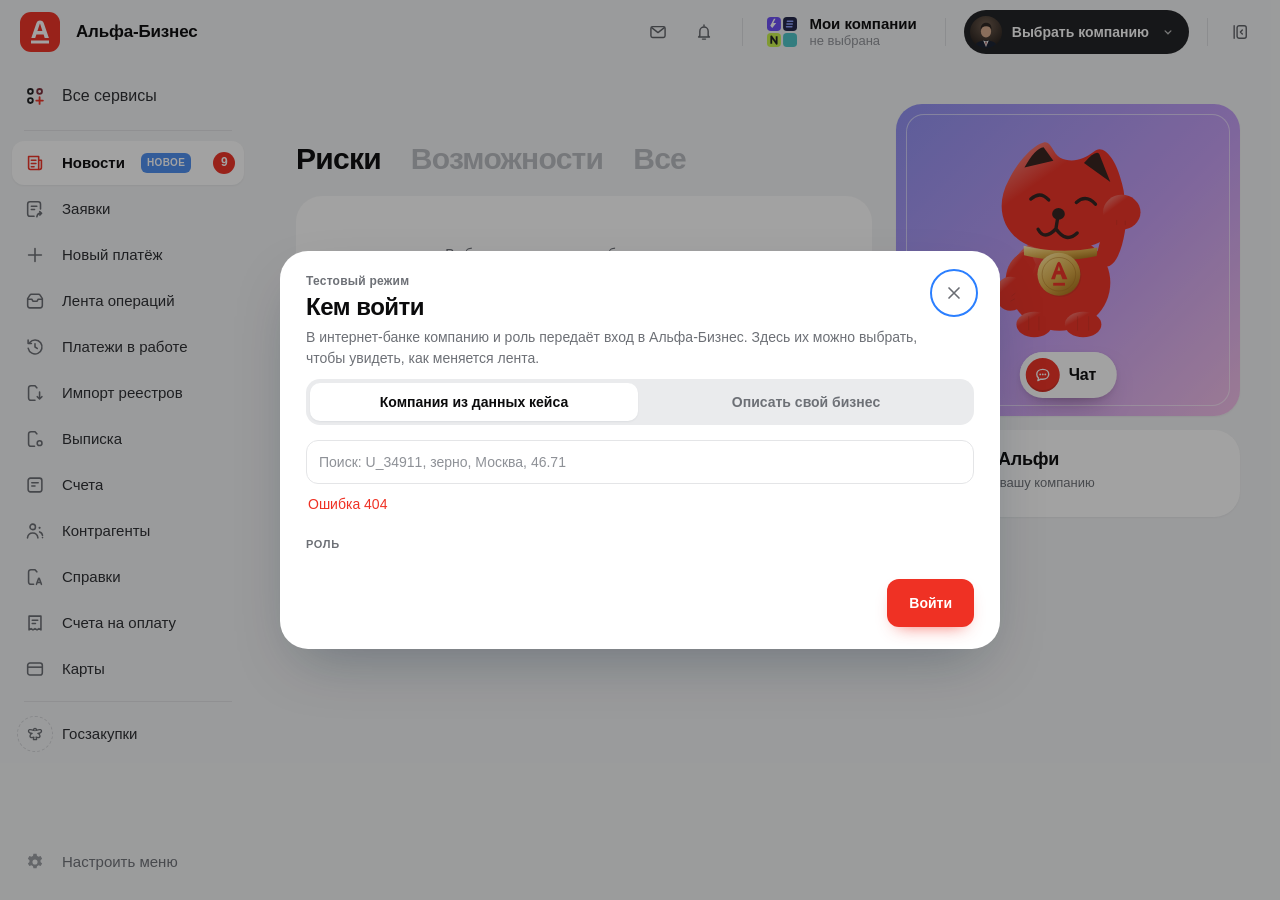
==== web/index.html @ 9b1cd73e "интерфейс: лента, разбор, чат, команда, коты на webgl" ====
<!doctype html>
<html lang="ru" data-badge="">
<head>
  <meta charset="utf-8">
  <meta name="viewport" content="width=device-width, initial-scale=1">
  <title>Альфи · новостная аналитика · Альфа-Бизнес</title>
  <meta name="theme-color" content="#EF3124">
  <link rel="icon" href="data:image/svg+xml,%3Csvg xmlns='http://www.w3.org/2000/svg' viewBox='0 0 40 40'%3E%3Crect width='40' height='40' rx='11' fill='%23EF3124'/%3E%3C/svg%3E">
  <link rel="stylesheet" href="css/base.css?v=1.0.0">
  <link rel="stylesheet" href="css/shell.css?v=1.0.0">
  <link rel="stylesheet" href="css/alfi.css?v=1.0.0">
  <link rel="stylesheet" href="css/alfi-live.css?v=1.0.0">
  <script defer src="js/mascot.js?v=1.0.0"></script>
  <script defer src="js/mascot-reference.js?v=1.0.0"></script>
  <script defer src="js/alfi-api.js?v=1.0.0"></script>
  <script defer src="js/alfi.js?v=1.0.0"></script>
</head>
<body>
  <div id="shell-top"></div>
  <div class="layout">
    <div id="shell-side"></div>
    <script src="js/shell.js?v=1.0.0"></script>
    <svg width="0" height="0" style="position:absolute" aria-hidden="true"><defs>
      <symbol id="i-chat" viewBox="0 0 24 24"><path d="M12 4.5c4.7 0 8 2.9 8 6.6s-3.3 6.6-8 6.6c-.9 0-1.8-.1-2.6-.3L5.5 19.5l.9-3.4C4.9 14.8 4 13.1 4 11.1c0-3.7 3.3-6.6 8-6.6Z" fill="none" stroke="currentColor" stroke-width="1.8" stroke-linejoin="round"/><path d="M8.6 11.2h.01M12 11.2h.01M15.4 11.2h.01" stroke="currentColor" stroke-width="2.4" stroke-linecap="round"/></symbol>
      <symbol id="i-bank" viewBox="0 0 24 24"><g fill="none" stroke="currentColor" stroke-width="1.8" stroke-linecap="round" stroke-linejoin="round"><path d="M4 9.5 12 5l8 4.5M5.5 10v7M9.5 10v7M14.5 10v7M18.5 10v7M4 19h16"/></g></symbol>
      <symbol id="i-ext" viewBox="0 0 24 24"><g fill="none" stroke="currentColor" stroke-width="1.8" stroke-linecap="round" stroke-linejoin="round"><path d="M14 5h5v5M19 5l-8 8"/><path d="M17 14v4.5A1.5 1.5 0 0 1 15.5 20h-10A1.5 1.5 0 0 1 4 18.5v-10A1.5 1.5 0 0 1 5.5 7H10"/></g></symbol>
      <symbol id="i-layers" viewBox="0 0 24 24"><g fill="none" stroke="currentColor" stroke-width="1.8" stroke-linejoin="round"><path d="m12 4 8 4.5-8 4.5-8-4.5Z"/><path d="m4 12.5 8 4.5 8-4.5M4 16.5 12 21l8-4.5"/></g></symbol>
      <symbol id="i-flask" viewBox="0 0 24 24"><g fill="none" stroke="currentColor" stroke-width="1.8" stroke-linecap="round" stroke-linejoin="round"><path d="M9.5 4h5M10.5 4v5.2L5.4 17.6A1.6 1.6 0 0 0 6.8 20h10.4a1.6 1.6 0 0 0 1.4-2.4l-5.1-8.4V4"/><path d="M8 14.5h8"/></g></symbol>
      <symbol id="i-chart" viewBox="0 0 24 24"><g fill="none" stroke="currentColor" stroke-width="1.8" stroke-linecap="round"><path d="M5 19V9M10 19V5M15 19v-7M20 19v-4"/></g></symbol>
      <symbol id="i-refresh" viewBox="0 0 24 24"><g fill="none" stroke="currentColor" stroke-width="1.8" stroke-linecap="round" stroke-linejoin="round"><path d="M19.5 12a7.5 7.5 0 0 1-13 5.1M4.5 12a7.5 7.5 0 0 1 13-5.1"/><path d="M17.5 3.5v3.4h-3.4M6.5 20.5v-3.4h3.4"/></g></symbol>
      <symbol id="i-user" viewBox="0 0 24 24"><g fill="none" stroke="currentColor" stroke-width="1.8" stroke-linecap="round"><circle cx="12" cy="8.5" r="3.5"/><path d="M5 19.5c.8-3.6 3.6-5.5 7-5.5s6.2 1.9 7 5.5"/></g></symbol>
    </defs></svg>

    <div class="page">
      <main class="main a" id="main">

        <div class="a-body" id="aFeed">
          <div class="a-main">
            <!-- Приветствие: при первом входе знакомит с командой, потом превращается в сводку со сроками -->
            <section class="a-hero" id="aHero" aria-labelledby="aHeroTitle"></section>

            <!-- Лента находок -->
            <section class="a-feed" aria-labelledby="aFeedTitle">
              <h2 class="visually-hidden" id="aFeedTitle">Находки Альфи</h2>
              <div class="a-feed__bar">
                <div class="a-tabs" role="tablist" aria-label="Что показать">
                  <button class="a-tab" role="tab" data-tab="risk" aria-selected="true">Риски<sup></sup></button>
                  <button class="a-tab" role="tab" data-tab="chance" aria-selected="false">Возможности<sup></sup></button>
                  <button class="a-tab" role="tab" data-tab="all" aria-selected="false">Все<sup></sup></button>
                  <button class="a-tab a-tab--read" role="tab" data-tab="read" aria-selected="false" hidden>Прочитано<sup></sup></button>
                </div>
                <div class="a-filter" id="aFilter" hidden></div>
              </div>
              <div class="f-live" id="fLive" aria-live="polite"></div>
              <div class="a-cards" id="aCards"><div class="a-empty">Загружаю ленту…</div></div>
            </section>
          </div>

          <!-- Справа: кот на сцене и команда -->
          <aside class="a-side" id="aSide" aria-label="Альфи и команда">
            <section class="a-pet" id="aStage" aria-label="Альфи на сцене">
              <span class="a-pet__frame" aria-hidden="true"></span>
              <p class="visually-hidden" id="aStageWho" aria-live="polite">На сцене Альфи. Все темы</p>
              <button class="a-pet__chat" id="aStageChat" type="button" aria-label="Чат с Альфи"><span class="a-pet__chat-ic" aria-hidden="true"><svg class="ic"><use href="#i-chat"/></svg></span><span class="a-pet__chat-t" aria-hidden="true">Чат</span></button>
            </section>

            <section class="a-box">
              <header class="a-box__head">
                <h2 class="a-box__title">Команда Альфи</h2>
                <p class="a-box__sub" id="aTeamSub">Собрана под вашу компанию</p>
              </header>
              <ul class="a-team" id="aTeam"></ul>
            </section>
          </aside>
        </div>
      </main>
    </div>
  </div>

  <!-- Добавить помощника: тема (из предложенных под компанию или своя), имя и цвет, частота -->
  <dialog class="a-new" id="aNew" aria-labelledby="aNewTitle">
    <form class="a-new__form" id="aNewForm" autocomplete="off" novalidate>
      <div class="a-new__side">
        <section class="a-new__stage" id="aNewStage" aria-label="Так будет выглядеть ваш помощник">
          <span class="a-pet__frame" aria-hidden="true"></span>
        </section>
        <div class="a-new__card" aria-hidden="true">
          <p class="a-new__card-n" id="aNewCardName">Новый помощник</p>
          <p class="a-new__card-w" id="aNewCardWatch">Выберите тему</p>
        </div>
      </div>

      <div class="a-new__main">
        <header class="a-new__head">
          <ol class="a-steps" id="aNewSteps" aria-label="Шаги">
            <li class="a-steps__i" data-step-dot="0">Тема</li>
            <li class="a-steps__i" data-step-dot="1">Имя и цвет</li>
            <li class="a-steps__i" data-step-dot="2">Готово</li>
          </ol>
          <button class="icon-btn a-new__x" type="button" data-new-close aria-label="Закрыть"><svg class="ic"><use href="#i-close"/></svg></button>
        </header>

        <fieldset class="a-step" data-step="0">
          <legend class="a-new__title" id="aNewTitle">За чем следить?</legend>
          <p class="a-new__sub" id="aNewTopicsSub">Темы подобраны по данным вашей компании. Можно описать и свою.</p>
          <div class="a-topics" id="aNewTopics"></div>
          <div class="a-own" id="aNewOwnWrap" hidden>
            <label class="a-field" for="aNewWatch">Своя тема</label>
            <input class="a-input" id="aNewWatch" maxlength="60" placeholder="Например, цены на подсолнечник и пошлины">
          </div>
        </fieldset>

        <fieldset class="a-step" data-step="1" hidden>
          <legend class="a-new__title">Как его зовут?</legend>
          <p class="a-new__sub">Имя будет в команде и в подсказках к новостям. Цвет поможет отличать его от остальных.</p>
          <label class="a-field" for="aNewName">Имя</label>
          <input class="a-input a-input--big" id="aNewName" maxlength="18" placeholder="Например, Поставщики" aria-describedby="aNewNameErr">
          <p class="a-err" id="aNewNameErr" aria-live="polite"></p>
          <span class="a-field" id="aNewColorsLabel">Цвет</span>
          <div class="a-colors a-colors--big" id="aNewColors" role="radiogroup" aria-labelledby="aNewColorsLabel"></div>
        </fieldset>

        <fieldset class="a-step" data-step="2" hidden>
          <legend class="a-new__title">Как часто писать?</legend>
          <p class="a-new__sub">Срочное придёт сразу в любом случае. Здесь выбирается, как собирать всё остальное.</p>
          <div class="a-freq" id="aNewFreq"></div>
          <div class="a-sample" aria-live="polite">
            <span class="a-sample__ava" id="aNewSampleAva" aria-hidden="true"></span>
            <div class="a-sample__txt">
              <p class="a-sample__h"><b id="aNewSampleName">Помощник</b> · пример сообщения</p>
              <p class="a-sample__t" id="aNewSampleText"></p>
            </div>
          </div>
        </fieldset>

        <footer class="a-new__foot">
          <button class="btn btn--ghost" type="button" id="aNewBack">Отмена</button>
          <button class="btn btn--primary" type="submit" id="aNewNext">Дальше</button>
        </footer>
      </div>
    </form>
  </dialog>

  <!-- Плавающий Альфи, когда сцена ушла за экран -->
  <button class="a-fab" id="aFab" aria-label="Спросить Альфи" hidden><span class="a-fab__b" id="aFabBuddy"></span><span class="a-fab__n" id="aFabN" hidden></span></button>

  <!-- Чат с Альфи: при открытии сцена с командой переезжает в левую часть панели -->
  <dialog class="a-chat" id="aChat" aria-labelledby="aChatTitle">
    <span class="a-chat__plate" aria-hidden="true"></span>
    <div class="a-chat__dock" id="aChatDock"></div>
    <div class="a-chat__panel" id="aChatPanel">
    <header class="a-chat__head">
      <span class="a-chat__ava" id="aChatAva" aria-hidden="true"></span>
      <div><p class="a-chat__title" id="aChatTitle">Альфи</p><p class="a-chat__st" id="aChatSt">Отвечает по данным вашей компании и аналитике банка</p></div>
      <button class="icon-btn a-chat__clear" id="aChatClear" type="button" aria-label="Очистить переписку" title="Очистить переписку"><svg class="ic"><use href="#i-refresh"/></svg></button>
      <button class="icon-btn a-chat__x" aria-label="Закрыть"><svg class="ic"><use href="#i-close"/></svg></button>
    </header>
    <div class="c-ctx" id="aChatCtx" hidden></div>
    <div class="a-chat__log" id="aLog" aria-live="polite"></div>
    <div class="a-chat__sugg" id="aChatSugg"></div>
    <form class="a-ask a-ask--chat" id="aChatForm" autocomplete="off">
      <label class="visually-hidden" for="aChatInput">Сообщение Альфи</label>
      <input id="aChatInput" type="text" maxlength="2000" placeholder="Спросите про влияние на ваш бизнес">
      <button type="submit" class="a-ask__send" aria-label="Отправить"><svg class="ic"><use href="#i-send"/></svg></button>
    </form>
    </div>
  </dialog>

  <!-- Разбор события: шаги агента вживую, затем документ с атрибуцией -->
  <dialog class="x-sheet x-ins" id="aIns" aria-labelledby="aInsTitle">
    <header class="x-sheet__head">
      <div class="x-sheet__hd">
        <p class="x-sheet__kicker" id="aInsKicker">Разбор для вашей компании</p>
        <h2 class="x-sheet__title" id="aInsTitle">Разбор события</h2>
      </div>
      <button class="icon-btn" type="button" data-close aria-label="Закрыть"><svg class="ic"><use href="#i-close"/></svg></button>
    </header>
    <div class="x-sheet__body" id="aInsBody"></div>
    <footer class="r-foot" id="aInsFoot" hidden></footer>
    <div class="r-pop" id="rPop" role="dialog" aria-label="Источник" hidden></div>
  </dialog>

  <!-- Как работает Альфи: пошаговая анимация от новостей до разбора -->
  <dialog class="x-modal x-how" id="aHow" aria-labelledby="aHowTitle">
    <div class="h-in">
      <div class="h-top">
        <div class="h-prog" id="aHowProg" role="tablist" aria-label="Шаги"></div>
        <button class="icon-btn h-pause" type="button" id="aHowPause" aria-label="Пауза" aria-pressed="false"><svg class="ic" viewBox="0 0 24 24"><path d="M8 6v12M16 6v12" stroke="currentColor" stroke-width="2.4" stroke-linecap="round"/></svg></button>
        <button class="icon-btn" type="button" data-close aria-label="Закрыть"><svg class="ic"><use href="#i-close"/></svg></button>
      </div>
      <div class="h-stage" id="aHowStage" aria-live="polite"></div>
      <footer class="h-foot">
        <button class="btn btn--ghost" type="button" id="aHowPrev">Назад</button>
        <button class="btn btn--primary" type="button" id="aHowNext">Дальше</button>
      </footer>
    </div>
  </dialog>

  <!-- Профиль компании: на чём строится персонализация -->
  <dialog class="x-sheet x-prof" id="aProf" aria-labelledby="aProfTitle">
    <header class="x-sheet__head">
      <div class="x-sheet__hd">
        <p class="x-sheet__kicker">Бизнес-контекст из данных банка</p>
        <h2 class="x-sheet__title" id="aProfTitle">Профиль компании</h2>
      </div>
      <button class="icon-btn" type="button" data-close aria-label="Закрыть"><svg class="ic"><use href="#i-close"/></svg></button>
    </header>
    <div class="x-sheet__body" id="aProfBody"></div>
  </dialog>

  <!-- Метрики качества -->
  <dialog class="x-sheet x-met" id="aMet" aria-labelledby="aMetTitle">
    <header class="x-sheet__head">
      <div class="x-sheet__hd">
        <p class="x-sheet__kicker">Мониторинг сервиса</p>
        <h2 class="x-sheet__title" id="aMetTitle">Метрики качества</h2>
      </div>
      <button class="icon-btn" type="button" data-close aria-label="Закрыть"><svg class="ic"><use href="#i-close"/></svg></button>
    </header>
    <div class="x-sheet__body" id="aMetBody"></div>
  </dialog>

  <!-- Вход в демо: компания из данных кейса или описание своего бизнеса, плюс роль -->
  <dialog class="x-modal x-login" id="aLogin" aria-labelledby="aLoginTitle">
    <form class="x-modal__in" id="aLoginForm" autocomplete="off">
      <header class="x-modal__head">
        <div>
          <p class="x-sheet__kicker">Тестовый режим</p>
          <h2 class="x-modal__title" id="aLoginTitle">Кем войти</h2>
          <p class="x-modal__sub">В интернет-банке компанию и роль передаёт вход в Альфа-Бизнес. Здесь их можно выбрать, чтобы увидеть, как меняется лента.</p>
        </div>
        <button class="icon-btn" type="button" data-close aria-label="Закрыть"><svg class="ic"><use href="#i-close"/></svg></button>
      </header>
      <div class="x-seg" role="tablist" aria-label="Источник компании">
        <button type="button" role="tab" class="x-seg__b" data-src="case" aria-selected="true">Компания из данных кейса</button>
        <button type="button" role="tab" class="x-seg__b" data-src="own" aria-selected="false">Описать свой бизнес</button>
      </div>
      <div class="x-pane" data-pane="case">
        <label class="visually-hidden" for="aLoginQ">Поиск компании</label>
        <input class="a-input" id="aLoginQ" placeholder="Поиск: U_34911, зерно, Москва, 46.71">
        <div class="x-comps" id="aLoginList" role="radiogroup" aria-label="Компании"></div>
      </div>
      <div class="x-pane" data-pane="own" hidden>
        <label class="a-field" for="aLoginText">Опишите компанию</label>
        <textarea class="a-input x-ta" id="aLoginText" maxlength="1200" rows="4" placeholder="Чем занимается, выручка, регион, кредиты и другие продукты банка, страны ВЭД"></textarea>
        <p class="x-hint">Шаблоны</p>
        <div class="x-tpls" id="aLoginTpls"></div>
        <p class="x-hint">Описание станет карточкой в формате данных кейса. Платежей и группы у такой компании нет, и сервис покажет это как неполные данные.</p>
      </div>
      <span class="a-field">Роль</span>
      <div class="x-roles" id="aLoginRoles" role="radiogroup" aria-label="Роль"></div>
      <p class="a-err" id="aLoginErr" aria-live="polite"></p>
      <footer class="x-modal__foot">
        <button class="btn btn--primary" type="submit" id="aLoginGo">Войти</button>
      </footer>
    </form>
  </dialog>

  <!-- Проверить свою новость -->
  <dialog class="x-modal x-submit" id="aSubmit" aria-labelledby="aSubmitTitle">
    <form class="x-modal__in" id="aSubmitForm" autocomplete="off">
      <header class="x-modal__head">
        <div>
          <p class="x-sheet__kicker">Проверка на новых данных</p>
          <h2 class="x-modal__title" id="aSubmitTitle">Проверить свою новость</h2>
          <p class="x-modal__sub">Лента собирается сама из новостных сайтов. Здесь можно подать любую новость и посмотреть, как Альфи её оценит для вашей компании.</p>
        </div>
        <button class="icon-btn" type="button" data-close aria-label="Закрыть"><svg class="ic"><use href="#i-close"/></svg></button>
      </header>
      <label class="a-field" for="aSubTitle">Заголовок</label>
      <input class="a-input" id="aSubTitle" maxlength="300" required minlength="8">
      <label class="a-field" for="aSubUrl">Ссылка (необязательно)</label>
      <input class="a-input" id="aSubUrl" maxlength="500" placeholder="https://">
      <label class="a-field" for="aSubText">Текст</label>
      <textarea class="a-input x-ta" id="aSubText" maxlength="8000" rows="6"></textarea>
      <p class="a-err" id="aSubErr" aria-live="polite"></p>
      <footer class="x-modal__foot">
        <button class="btn btn--primary" type="submit">Оценить для компании</button>
      </footer>
    </form>
  </dialog>
</body>
</html>
---- web/css/base.css ----
/* ==========================================================================
   Альфа-Бизнес · Новости (тестовый макет)
   1. Токены  2. База  3. Лейаут  4. Компоненты  5. Панель  6. Лента
   7. 3D-обложки  8. Оверлеи  9. Анимации  10. Адаптив
   ========================================================================== */

/* 1. Токены ---------------------------------------------------------------- */
:root {
  /* Бренд (брендбук, стр. 49) */
  --red: #EF3124;          /* Pantone 2035 — обязательный цвет */
  --red-hover: #D9281C;
  --red-press: #C21F14;
  --red-soft: rgba(239, 49, 36, .1);

  /* Интерфейс кабинета */
  --ink: #0B0B0C;
  --text: #1C1D20;
  --muted: #6D7076;
  --muted-2: #8E9197;
  --bg: #F3F4F5;
  --surface: #FFF;
  --fill: #EAEBED;
  --fill-hover: #DFE0E3;
  --line: #E4E5E7;
  --line-strong: #D2D4D8;
  --focus: #2B7FFF;
  --green-tag-bg: #DBF5D8;
  --green-tag: #2E8A3A;
  --blue-icon: #3F7BFF;

  /* Форма */
  --r-xs: 8px;
  --r-sm: 10px;
  --r-md: 12px;
  --r-lg: 16px;
  --r-xl: 24px;

  --shadow-sm: 0 1px 2px rgba(11, 31, 53, .06);
  --shadow-md: 0 12px 28px -14px rgba(11, 31, 53, .28);
  --shadow-lg: 0 24px 60px -20px rgba(11, 31, 53, .35);

  /* Движение */
  --ease: cubic-bezier(.2, .7, .2, 1);
  --ease-out: cubic-bezier(.16, 1, .3, 1);
  --t-fast: .16s;
  --t: .28s;

  --sidebar-w: 256px;
  --topbar-h: 64px;
  --pad: 40px;             /* боковой отступ контента, меняется в адаптиве */
  --font: "Styrene A LC", "Styrene UI", "Styrene B LC", -apple-system, BlinkMacSystemFont,
          "SF Pro Text", Inter, "Segoe UI", Roboto, "Helvetica Neue", Arial, sans-serif;
}

/* 2. База ------------------------------------------------------------------ */
*, *::before, *::after { box-sizing: border-box; }
html { -webkit-text-size-adjust: 100%; scroll-padding-top: calc(var(--topbar-h) + 8px); }
body {
  margin: 0;
  font: 400 14px/1.45 var(--font);
  color: var(--text);
  background: var(--bg);
  -webkit-font-smoothing: antialiased;
  text-rendering: optimizeLegibility;
}
button, input { font: inherit; color: inherit; }
button { cursor: pointer; background: none; border: 0; padding: 0; }
button:disabled { cursor: default; }
a { color: inherit; text-decoration: none; }
h1, h2, h3, p { margin: 0; }
img, svg { display: block; }
[hidden] { display: none !important; }
:focus-visible { outline: 2px solid var(--focus); outline-offset: 2px; border-radius: 6px; }

.ic { width: 20px; height: 20px; flex: none; }
.ic--sm { width: 16px; height: 16px; }
.ic--xs { width: 12px; height: 12px; }
.ic--blue { color: var(--blue-icon); }

.visually-hidden {
  position: absolute !important; width: 1px; height: 1px; overflow: hidden;
  clip: rect(0 0 0 0); white-space: nowrap;
}
.skip-link {
  position: fixed; left: 16px; top: -60px; z-index: 100;
  background: var(--ink); color: #fff; padding: 10px 16px; border-radius: var(--r-md);
  transition: top var(--t) var(--ease);
}
.skip-link:focus { top: 12px; }

/* 3. Лейаут ---------------------------------------------------------------- */
.layout { display: flex; min-height: calc(100vh - var(--topbar-h)); }

/* Шапка: на всю ширину, логотип слева, действия справа */
.topbar {
  position: sticky; top: 0; z-index: 20; height: var(--topbar-h);
  display: flex; align-items: center; gap: 8px; padding: 0 20px 0 16px;
  background: var(--bg);
}
.topbar .topbar__burger { display: none; }
.brand { display: flex; align-items: center; gap: 16px; padding: 0 4px; }
.brand__logo svg { width: 40px; height: 40px; }
.brand__name { font-size: 17px; font-weight: 700; color: var(--ink); letter-spacing: -.01em; white-space: nowrap; }
.topbar__actions { display: flex; align-items: center; gap: 6px; margin-left: auto; }
.topbar__divider { width: 1px; height: 28px; background: #DCDDE0; margin: 0 12px; flex: none; }
.topbar__divider--last { margin: 0 6px 0 12px; }
.topbar .icon-btn { color: #5E6167; }

.icon-btn {
  position: relative; width: 40px; height: 40px; border-radius: 50%; flex: none;
  display: grid; place-items: center; color: #6A6D73;
  transition: background var(--t-fast), color var(--t-fast);
}
.icon-btn:hover { background: var(--fill); color: var(--ink); }

.companies { display: flex; align-items: center; gap: 12px; padding: 4px 10px 4px 6px; border-radius: var(--r-md); text-align: left; transition: background var(--t-fast); }
.companies:hover { background: var(--fill); }
.companies__tiles { width: 30px; height: 30px; flex: none; }
.companies__text { display: flex; flex-direction: column; line-height: 1.2; }
.companies__name { font-weight: 600; font-size: 15px; color: var(--ink); white-space: nowrap; }
.companies__user { font-size: 13px; color: var(--muted-2); white-space: nowrap; }

.account {
  display: flex; align-items: center; gap: 10px; height: 44px; padding: 0 20px 0 6px; border-radius: 999px;
  background: #1E1F22; color: #fff; font-weight: 600; font-size: 15px; white-space: nowrap;
  transition: background var(--t-fast), transform var(--t-fast) var(--ease);
}
.account:hover { background: #2C2D31; }
.account:active { transform: scale(.98); }
.account__avatar { width: 32px; height: 32px; border-radius: 50%; flex: none; overflow: hidden; }

/* Боковое меню: как в кабинете */
.sidebar {
  position: sticky; top: var(--topbar-h); height: calc(100vh - var(--topbar-h)); width: var(--sidebar-w); flex: none;
  display: flex; flex-direction: column; padding: 8px 12px 16px;
  background: var(--bg); z-index: 30; overflow-y: auto; overflow-x: hidden; scrollbar-width: none;
  transition: width .32s var(--ease-out);
}
.sidebar::-webkit-scrollbar { display: none; }
.nav { display: flex; flex-direction: column; gap: 2px; }
.nav__item {
  position: relative; display: flex; align-items: center; gap: 16px; min-height: 44px; padding: 0 12px;
  border-radius: var(--r-md); font-size: 15px; font-weight: 500; color: #2B2D31; white-space: nowrap;
  transition: background var(--t-fast), transform var(--t-fast) var(--ease);
}
.nav__item .ic { width: 22px; height: 22px; color: #6A6D73; }
.nav__item--lead { font-size: 16px; min-height: 48px; }
.nav__item:hover { background: rgba(255, 255, 255, .75); }
.nav__item:active { transform: scale(.98); }
.nav__item.is-active { background: var(--surface); box-shadow: var(--shadow-sm); font-weight: 600; color: var(--ink); }
.nav__item.is-active .ic { color: var(--red); }
.nav__item--muted { color: var(--muted); }
.nav__item--muted .ic { color: #9A9DA2; }
.nav__bottom { margin-top: auto; }
.nav__label { overflow: hidden; text-overflow: ellipsis; transition: opacity .2s var(--ease); }
.nav__sep { border: 0; height: 1px; background: #E2E3E6; margin: 8px 12px; flex: none; }
/* Промо-пункт в пунктирном круге (как «Госзакупки» в кабинете) */
.nav__promo {
  width: 36px; height: 36px; margin: 0 -7px; flex: none; border-radius: 50%; display: grid; place-items: center;
  border: 1.5px dashed #D3D5D9;
}
.nav__promo .ic { width: 20px; height: 20px; }
.nav__badge {
  margin-left: auto; min-width: 22px; height: 22px; padding: 0 6px; border-radius: 11px;
  background: var(--red); color: #fff; font-size: 12px; font-weight: 700;
  display: grid; place-items: center;
}
.nav__badge[data-zero] { background: var(--fill); color: var(--muted); }
.tag {
  margin-left: auto; height: 22px; padding: 0 8px; border-radius: 7px; display: inline-grid; place-items: center;
  font-size: 11px; font-weight: 700; letter-spacing: .03em; text-transform: uppercase;
}
.tag--new { background: #4D8EF0; color: #fff; }

/* Свёрнутое меню: только иконки, бейдж превращается в точку */
body.is-collapsed { --sidebar-w: 72px; }
body.is-collapsed .nav__label, body.is-collapsed .tag { opacity: 0; pointer-events: none; }
body.is-collapsed .nav__item { gap: 0; }
body.is-collapsed .nav__badge { position: absolute; left: 30px; top: 7px; min-width: 10px; height: 10px; padding: 0; font-size: 0; border: 2px solid var(--bg); }
body.is-collapsed .nav__item.is-active .nav__badge { border-color: #fff; }
body.is-collapsed .nav__sep { margin: 8px 6px; }
.topbar__collapse .ic { transition: transform .32s var(--ease-out); }
body.is-collapsed .topbar__collapse .ic { transform: scaleX(-1); }

.page { flex: 1; min-width: 0; }
.main { max-width: 1320px; margin: 0 auto; padding: 8px var(--pad) 80px; }

/* 4. Компоненты ------------------------------------------------------------ */
.h1 { font-size: 36px; line-height: 1.1; font-weight: 700; letter-spacing: -.025em; color: var(--ink); }
.page-title { margin: 6px 0 18px; }

.btn {
  --h: 48px;
  display: inline-flex; align-items: center; justify-content: center; gap: 8px;
  height: var(--h); padding: 0 22px; border-radius: var(--r-md);
  font-weight: 600; font-size: 14px; white-space: nowrap;
  transition: background var(--t-fast), transform var(--t-fast) var(--ease), opacity var(--t-fast);
}
.btn:active:not(:disabled) { transform: scale(.97); }
.btn:disabled { opacity: .4; }
.btn--primary { background: var(--red); color: #fff; box-shadow: 0 8px 18px -10px rgba(239, 49, 36, .8); }
.btn--primary:hover { background: var(--red-hover); }
.btn--primary:active { background: var(--red-press); }
.btn--secondary { background: var(--surface); color: var(--ink); box-shadow: inset 0 0 0 1px var(--line); }
.btn--secondary:hover { box-shadow: inset 0 0 0 1px var(--line-strong); }
.btn--ghost { color: var(--ink); padding: 0 14px; }
.btn--ghost:hover { background: var(--fill); }
.btn--dark { background: var(--ink); color: #fff; }
.btn--dark:hover:not(:disabled) { background: #2A2B2E; }

.link-btn { font-size: 13px; font-weight: 500; color: var(--muted); white-space: nowrap; transition: color var(--t-fast); }
.link-btn:hover { color: var(--red); }

.pill {
  display: inline-flex; align-items: center; height: 22px; padding: 0 8px; border-radius: 6px;
  font-size: 10px; font-weight: 700; letter-spacing: .07em; text-transform: uppercase; white-space: nowrap;
}
.pill--green { background: var(--green-tag-bg); color: var(--green-tag); }
.pill--red { background: var(--red); color: #fff; }

.fundament { display: block; width: 48px; height: 4px; border-radius: 2px; background: var(--red); flex: none; }

/* Герой: тёмная панель с красным свечением, как на главной кабинета.
   Слева сводка, по центру разделы со счётчиками, справа промо с 3D-сценой. */
.hero {
  display: grid; grid-template-columns: minmax(0, 1.45fr) minmax(0, 1fr) minmax(0, .9fr); gap: 12px;
  min-height: 284px; margin-bottom: 26px; padding: 14px; border-radius: 28px; color: #fff; isolation: isolate;
  background:
    radial-gradient(55% 120% at 100% 100%, rgba(239, 49, 36, .55) 0%, rgba(239, 49, 36, 0) 62%),
    radial-gradient(40% 70% at 72% 0%, rgba(239, 49, 36, .16) 0%, rgba(239, 49, 36, 0) 70%),
    linear-gradient(135deg, #0D0D0F 0%, #151214 55%, #241010 100%);
  animation: rise .6s var(--ease-out) backwards;
}
.hero__panel { position: relative; border-radius: 20px; background: rgba(255, 255, 255, .045); box-shadow: inset 0 0 0 1px rgba(255, 255, 255, .06); }
.hero__main { display: flex; flex-direction: column; align-items: flex-start; gap: 8px; padding: 24px 26px 18px; }
.hero__eyebrow { font-size: 14px; color: rgba(255, 255, 255, .55); }
.hero__title { display: flex; flex-direction: column; font-size: 46px; line-height: 1.04; font-weight: 700; letter-spacing: -.035em; font-variant-numeric: tabular-nums; }
.hero__sub { margin-top: 8px; font-size: 18px; font-weight: 500; letter-spacing: 0; color: rgba(255, 255, 255, .55); }
.hero__note {
  display: flex; align-items: center; gap: 12px; width: 100%; margin-top: auto; padding: 12px 14px; border-radius: 14px;
  background: rgba(255, 255, 255, .06); color: rgba(255, 255, 255, .88); text-align: left;
  transition: background var(--t-fast);
}
.hero__note:hover { background: rgba(255, 255, 255, .11); }
.hero__note-k { flex: none; height: 22px; padding: 0 8px; border-radius: 6px; display: inline-grid; place-items: center; background: var(--red); color: #fff; font-size: 10px; font-weight: 700; letter-spacing: .07em; text-transform: uppercase; }
.hero__note-t { flex: 1; min-width: 0; font-weight: 500; white-space: nowrap; overflow: hidden; text-overflow: ellipsis; }
.hero__note .ic { color: rgba(255, 255, 255, .45); transition: transform var(--t) var(--ease); }
.hero__note:hover .ic { transform: translateX(3px); color: #fff; }

.hero__list { display: flex; flex-direction: column; gap: 2px; padding: 20px 12px 12px; }
.hero__ptitle { display: block; padding: 0 12px 8px; font-size: 16px; font-weight: 600; color: #fff; }
.hrow {
  display: flex; align-items: center; justify-content: space-between; gap: 12px; height: 40px; padding: 0 12px; border-radius: 10px;
  font-size: 15px; font-weight: 500; color: rgba(255, 255, 255, .78); text-align: left; white-space: nowrap;
  transition: background var(--t-fast), color var(--t-fast);
}
.hrow:hover { background: rgba(255, 255, 255, .06); color: #fff; }
.hrow[aria-pressed="true"] { background: rgba(255, 255, 255, .11); color: #fff; font-weight: 600; }
.hrow__n {
  min-width: 22px; height: 22px; padding: 0 6px; border-radius: 11px; display: inline-grid; place-items: center;
  background: rgba(255, 255, 255, .12); color: rgba(255, 255, 255, .78); font-size: 11px; font-weight: 700; font-variant-numeric: tabular-nums;
}
.hrow__n--red { background: var(--red); color: #fff; }

.hero__promo {
  display: flex; flex-direction: column; align-items: flex-start; padding: 20px; overflow: hidden; text-align: left;
  background: radial-gradient(80% 70% at 60% 72%, rgba(239, 49, 36, .38) 0%, rgba(239, 49, 36, 0) 70%), rgba(255, 255, 255, .045);
  transition: box-shadow var(--t);
}
.hero__promo:hover { box-shadow: inset 0 0 0 1px rgba(255, 255, 255, .16); }
.hero__promo .hero__ptitle { padding: 0; position: relative; z-index: 1; }
.hero__promo-sub { position: relative; z-index: 1; margin-top: 4px; font-size: 13px; color: rgba(255, 255, 255, .6); }
.hero__chip {
  position: relative; z-index: 1; margin-top: auto; padding: 6px 12px; border-radius: 10px;
  background: rgba(255, 255, 255, .14); backdrop-filter: blur(8px); -webkit-backdrop-filter: blur(8px);
  font-size: 13px; font-weight: 500; color: #fff; transition: background var(--t-fast);
}
.hero__promo:hover .hero__chip { background: rgba(255, 255, 255, .22); }

/* 3D-сцена в промо: слои с разной глубиной (--k) сдвигаются за курсором */
.dstage { --px: 0; --py: 0; position: absolute; inset: 56px 0 0 0; pointer-events: none; }
.dl {
  position: absolute; left: var(--x); top: var(--y); height: var(--s); width: auto; max-width: none; aspect-ratio: 1;
  object-fit: contain;
  translate: calc(-50% + var(--px) * var(--k) * 1px) calc(-50% + var(--py) * var(--k) * 1px);
  filter: drop-shadow(0 18px 16px rgba(0, 0, 0, .35));
  transition: translate 1s var(--ease-out);
  animation: drift 7s ease-in-out infinite alternate; animation-delay: var(--fd, 0s);
}
.dl--main { filter: drop-shadow(0 24px 24px rgba(90, 0, 0, .5)); }
.dl--back { filter: blur(1.2px) drop-shadow(0 12px 12px rgba(0, 0, 0, .3)); opacity: .9; }
.dstage__shadow {
  position: absolute; left: 58%; top: 92%; width: 46%; height: 8%; border-radius: 50%;
  background: radial-gradient(closest-side, rgba(0, 0, 0, .55), rgba(0, 0, 0, 0));
  translate: calc(-50% + var(--px) * -10px) -50%; transition: translate 1s var(--ease-out);
}

/* 5. Панель: вкладки · поиск · фильтры ------------------------------------- */
.toolbar-sentinel { height: 1px; margin-bottom: -1px; }
.toolbar {
  position: sticky; top: var(--topbar-h); z-index: 15;
  margin: 0 calc(var(--pad) * -1); padding: 0 var(--pad) 16px; background: var(--bg);
  transition: box-shadow var(--t);
}
.toolbar.is-stuck { box-shadow: 0 1px 0 var(--line), 0 12px 20px -18px rgba(11, 31, 53, .35); padding-top: 4px; }
.toolbar__row { display: flex; align-items: center; gap: 10px; }

/* Вкладки периодов: крупный текст, активная чёрная, как «Сводка / Остатки» в кабинете */
.ptabs { display: flex; gap: 28px; flex: none; min-width: 0; overflow-x: auto; scrollbar-width: none; }
.ptabs::-webkit-scrollbar { display: none; }
.ptab {
  display: inline-flex; align-items: flex-start; gap: 3px; padding: 6px 0; white-space: nowrap;
  font-size: 24px; line-height: 1.2; font-weight: 700; letter-spacing: -.02em; color: #A3A6AB;
  transition: color var(--t-fast);
}
.ptab:hover { color: var(--muted); }
.ptab[aria-selected="true"] { color: var(--ink); }
.ptab__n { vertical-align: top; margin-top: 3px; font-size: 12px; line-height: 1; font-weight: 600; letter-spacing: 0; color: var(--muted-2); font-variant-numeric: tabular-nums; }
.ptab[aria-selected="true"] .ptab__n { color: var(--red); }
.ptab[data-zero] { color: #CDCFD3; cursor: default; }
.ptab[data-zero] .ptab__n { color: #CDCFD3; }

.search {
  flex: 0 1 360px; min-width: 0; margin-left: auto; display: flex; align-items: center; gap: 10px; height: 44px; padding: 0 16px;
  border-radius: 999px; background: var(--surface); color: var(--muted-2);
  box-shadow: inset 0 0 0 1px var(--line); transition: box-shadow var(--t-fast), color var(--t-fast);
}
.search:hover { box-shadow: inset 0 0 0 1px var(--line-strong); }
.search:focus-within { box-shadow: inset 0 0 0 1.5px var(--ink); color: var(--ink); }
.search input { flex: 1; min-width: 0; border: 0; outline: 0; background: none; font-size: 14px; color: var(--ink); }
.search input::placeholder { color: var(--muted-2); }
.search input::-webkit-search-cancel-button { cursor: pointer; }

.filters-btn {
  flex: none; display: inline-flex; align-items: center; gap: 8px; height: 44px; padding: 0 18px 0 16px; border-radius: 999px;
  background: var(--surface); color: var(--ink); font-weight: 500; box-shadow: inset 0 0 0 1px var(--line);
  transition: background var(--t-fast), box-shadow var(--t-fast), color var(--t-fast), transform var(--t-fast) var(--ease);
}
.filters-btn:hover { box-shadow: inset 0 0 0 1px var(--line-strong); }
.filters-btn:active { transform: scale(.97); }
.filters-btn.is-on { background: var(--ink); color: #fff; box-shadow: none; }
.filters-btn__n {
  min-width: 20px; height: 20px; padding: 0 6px; border-radius: 10px; background: var(--red); color: #fff;
  font-size: 11px; font-weight: 700; display: inline-grid; place-items: center; animation: pop .4s var(--ease-out);
}

/* Активные фильтры: видны, только когда что-то выбрано; клик по токену — убрать */
.tokens { display: flex; flex-wrap: wrap; align-items: center; gap: 6px; padding-top: 12px; animation: fade-in var(--t) var(--ease); }
.tokens__found { font-size: 13px; color: var(--muted); margin-right: 4px; font-variant-numeric: tabular-nums; }
.token {
  display: inline-flex; align-items: center; gap: 6px; height: 30px; padding: 0 10px 0 12px; border-radius: 999px;
  background: var(--surface); box-shadow: inset 0 0 0 1px var(--line); font-size: 13px; font-weight: 500; color: var(--ink);
  transition: box-shadow var(--t-fast), color var(--t-fast);
}
.token .ic { color: var(--muted-2); transition: color var(--t-fast); }
.token:hover { box-shadow: inset 0 0 0 1px var(--red); }
.token:hover .ic { color: var(--red); }
.tokens .link-btn { margin-left: 6px; }

/* 6. Лента ----------------------------------------------------------------- */
.feed { position: relative; isolation: isolate; display: grid; gap: 36px; margin-top: 8px; }
.feed[aria-busy="true"] { pointer-events: none; }

/* Появление: секции по очереди, внутри «Нового» — карточки лесенкой */
.feed.is-entering > * { animation: rise .55s var(--ease-out) backwards; }
.feed.is-entering > :nth-child(2) { animation-delay: .12s; }
.feed.is-entering > :nth-child(n+3) { animation-delay: .2s; }
.feed.is-entering .grid > * { animation: rise .55s var(--ease-out) backwards; }
.feed.is-entering .grid > :nth-child(2) { animation-delay: 50ms; }
.feed.is-entering .grid > :nth-child(3) { animation-delay: 100ms; }
.feed.is-entering .grid > :nth-child(4) { animation-delay: 150ms; }
.feed.is-entering .grid > :nth-child(n+5) { animation-delay: 200ms; }

/* Ушедшие при FLIP: копия на старом месте под остальными */
.is-ghost { position: absolute; z-index: -1; margin: 0; pointer-events: none; }

/* Бенто-сетка «Нового»: 12 колонок, ряд 192px.
   t-xl 7×2 · t-side 5×1 · t-std 4×2 · t-wide 7×1 · t-half 6×2 · t-full во всю ширину */
.grid {
  display: grid; gap: 16px;
  grid-template-columns: repeat(12, minmax(0, 1fr)); grid-auto-rows: 192px; grid-auto-flow: row dense;
}
.t-xl { grid-column: span 7; grid-row: span 2; }
.t-side { grid-column: span 5; }
.t-std { grid-column: span 4; grid-row: span 2; }
.t-wide { grid-column: span 7; }
.t-half { grid-column: span 6; grid-row: span 2; }
.t-full { grid-column: 1 / -1; }
.t-mini { grid-column: span 6; }  /* пары компактных карточек под крупной: ровно половина ширины */
.t-side.t-mini .news__cover, .skel.t-mini .skel__cover { flex-basis: 34%; }

/* Карточка новости */
.news {
  position: relative; display: flex; flex-direction: column; text-align: left; min-width: 0;
  border-radius: var(--r-lg); background: var(--surface); border: 1px solid var(--line); overflow: hidden;
  transition: transform var(--t) var(--ease), box-shadow var(--t), border-color var(--t);
}
.news:hover { transform: translateY(-4px); box-shadow: var(--shadow-md); border-color: transparent; }
.news:focus-within { border-color: var(--ink); }
.news__link { outline: none; }
.news__link::after { content: ""; position: absolute; inset: 0; z-index: 1; border-radius: inherit; }
.news__link:focus-visible::after { box-shadow: inset 0 0 0 2px var(--focus); }
.news__cover { position: relative; flex: none; height: 48%; overflow: hidden; }
.news__art { position: absolute; inset: 0; }
.news__body { display: flex; flex-direction: column; gap: 8px; padding: 14px 16px; flex: 1; min-width: 0; min-height: 0; overflow: hidden; }
.news__meta { display: flex; align-items: center; gap: 8px; flex-wrap: wrap; min-width: 0; }
.news__topic { font-size: 11px; font-weight: 700; letter-spacing: .08em; text-transform: uppercase; color: var(--muted); }
.news__title { font-size: 17px; line-height: 1.3; font-weight: 700; color: var(--ink); letter-spacing: -.01em; display: -webkit-box; -webkit-line-clamp: 3; -webkit-box-orient: vertical; overflow: hidden; flex: none; }
.news__lead { color: var(--muted); display: -webkit-box; -webkit-line-clamp: 2; -webkit-box-orient: vertical; overflow: hidden; flex: none; }
.news__foot { display: flex; align-items: center; gap: 12px; margin-top: auto; padding-top: 8px; font-size: 12px; color: var(--muted-2); }
.news.is-read .news__title { color: #4A4D53; }
.news mark { background: rgba(239, 49, 36, .14); color: inherit; border-radius: 3px; padding: 0 1px; }

.save {
  position: absolute; z-index: 2; top: 12px; right: 12px; width: 36px; height: 36px; border-radius: 50%;
  display: grid; place-items: center; background: rgba(255, 255, 255, .94); color: var(--ink);
  box-shadow: var(--shadow-sm);
  transition: transform var(--t) var(--ease), background var(--t-fast), color var(--t-fast), opacity var(--t-fast);
}
.save:hover { transform: scale(1.08); background: #fff; }
.save[aria-pressed="true"] { color: var(--red); }
.save.pop-anim { animation: pop .42s var(--ease-out); }
.news__badge { position: absolute; z-index: 2; top: 12px; left: 12px; }

/* Раскладки карточек */
.t-xl, .t-side { flex-direction: row; }
.t-wide { flex-direction: row-reverse; }
.t-xl .news__cover { height: auto; flex: 0 0 52%; }
.t-xl .news__body { padding: 26px 28px 22px; gap: 12px; }
.t-xl .news__title { font-size: 26px; line-height: 1.18; letter-spacing: -.02em; -webkit-line-clamp: 4; }
.t-xl .news__lead { font-size: 15px; line-height: 1.5; }
.t-full.t-xl .news__cover { flex-basis: 56%; }
.t-side .news__cover { height: auto; flex: 0 0 38%; }
.t-side .news__body { padding: 16px 18px 14px; }
.t-side .news__title { font-size: 16px; }
.t-side .news__lead { -webkit-line-clamp: 1; font-size: 13px; }
.t-wide .news__cover { height: auto; flex: 0 0 42%; }
.t-wide.t-full .news__cover { flex-basis: 38%; }
.t-wide .news__body { padding: 20px 24px 16px; }
.t-wide .news__title { font-size: 20px; line-height: 1.25; -webkit-line-clamp: 2; letter-spacing: -.015em; }
.t-wide .news__lead { -webkit-line-clamp: 1; }
.t-half .news__title { font-size: 20px; line-height: 1.25; }

/* Акцентные тона: тёмный и фирменный красный */
.tone-dark, .tone-red { border-color: transparent; color: #fff; }
.tone-dark { background: #111214; }
.tone-red { background: linear-gradient(135deg, #F23D30, #D6261A); }
.tone-dark .news__title, .tone-red .news__title,
.tone-dark.is-read .news__title, .tone-red.is-read .news__title { color: #fff; }
.tone-dark .news__lead { color: rgba(255, 255, 255, .62); }
.tone-red .news__lead { color: rgba(255, 255, 255, .82); }
.tone-dark .news__topic, .tone-dark .news__foot { color: rgba(255, 255, 255, .5); }
.tone-red .news__topic, .tone-red .news__foot { color: rgba(255, 255, 255, .72); }
.tone-red .news__badge { background: #fff; color: var(--red); }
.tone-dark mark, .tone-red mark { background: rgba(255, 255, 255, .22); }
.tone-dark .cover {
  background:
    radial-gradient(70% 90% at 50% 18%, #3A3C41 0%, rgba(58, 60, 65, 0) 64%),
    linear-gradient(180deg, #212226 0%, #141518 100%);
}
.tone-red .cover {
  background:
    radial-gradient(70% 90% at 50% 18%, #FF7A6E 0%, rgba(255, 122, 110, 0) 62%),
    linear-gradient(180deg, #F0382B 0%, #C81D12 100%);
}
.tone-dark .cover__shadow { background: radial-gradient(closest-side, rgba(0, 0, 0, .7), rgba(0, 0, 0, 0)); }
.tone-red .cover__shadow { background: radial-gradient(closest-side, rgba(90, 0, 0, .45), rgba(90, 0, 0, 0)); }
.tone-dark:hover, .tone-red:hover { box-shadow: 0 18px 36px -16px rgba(11, 11, 12, .45); }

/* Прошлые новости: одна белая «таблица», строка = миниатюра + текст */
.list { display: flex; flex-direction: column; }
.news--row {
  flex-direction: row; align-items: center; gap: 18px; padding: 14px 64px 14px 14px;
  border-radius: 0; border: 0; border-bottom: 1px solid var(--line); overflow: visible;
  transition: background var(--t-fast);
}
.list > .news--row:first-child { border-radius: var(--r-lg) var(--r-lg) 0 0; }
.list > .news--row:last-child { border-radius: 0 0 var(--r-lg) var(--r-lg); border-bottom: 0; }
.list > .news--row:only-child { border-radius: var(--r-lg); }
.news--row:hover { transform: none; box-shadow: none; background: #FAFAFB; }
.news--row:focus-within { border-color: var(--line); }
.news--row.is-ghost { background: var(--surface); }
.row__thumb { position: relative; flex: none; width: 112px; height: 76px; border-radius: var(--r-md); overflow: hidden; }
.row__thumb .cover__obj { left: 8%; width: 84%; bottom: 14%; }
.row__body { display: flex; flex-direction: column; gap: 4px; min-width: 0; flex: 1; }
.row__date { font-size: 12px; color: var(--muted-2); margin-left: 2px; }
.news--row .news__title { font-size: 16px; line-height: 1.3; -webkit-line-clamp: 2; }
.news--row .news__lead { font-size: 13px; -webkit-line-clamp: 1; }
.news--row .news__badge { position: static; flex: none; }
.news--row .save { top: 50%; right: 14px; translate: 0 -50%; box-shadow: none; background: transparent; color: var(--muted-2); opacity: .7; }
.news--row .save:hover { background: var(--fill); color: var(--ink); opacity: 1; }
.news--row .save[aria-pressed="true"] { color: var(--red); opacity: 1; }
.news--row:hover .save { opacity: 1; }

/* Скелетон */
.skel-wrap { display: grid; gap: 14px; }
.skel-wrap .list { background: var(--surface); border-radius: var(--r-lg); }
.skel { display: flex; flex-direction: column; border-radius: var(--r-lg); border: 1px solid var(--line); overflow: hidden; background: var(--surface); }
.skel.t-xl, .skel.t-side { flex-direction: row; }
.skel.t-wide { flex-direction: row-reverse; }
.skel__cover { flex: 0 0 48%; }
.skel.t-xl .skel__cover { flex-basis: 52%; }
.skel.t-side .skel__cover { flex-basis: 38%; }
.skel.t-wide .skel__cover { flex-basis: 42%; }
.skel__body { padding: 16px; display: flex; flex-direction: column; gap: 10px; flex: 1; }
.skel__line { height: 12px; border-radius: 6px; flex: none; }
.skel-row { display: flex; align-items: center; gap: 18px; padding: 14px; border-bottom: 1px solid var(--line); }
.skel-row:last-child { border-bottom: 0; }
.skel-row .skel__cover { flex: 0 0 112px; height: 76px; border-radius: var(--r-md); }
.skel-row .skel__body { padding: 0; }
.skel__cover, .skel__line {
  background: linear-gradient(90deg, var(--fill) 0%, #F6F6F7 40%, var(--fill) 80%) 0 0 / 300% 100%;
  animation: shimmer 1.1s linear infinite;
}

/* Пустое состояние */
.empty { display: grid; justify-items: center; align-content: center; text-align: center; gap: 10px; padding: 48px 16px; animation: rise .5s var(--ease-out); }
.empty__art { position: relative; width: 260px; height: 150px; }
.empty__art img { position: absolute; inset: 0 0 14% 0; width: 100%; height: 86%; object-fit: contain; filter: drop-shadow(0 14px 14px rgba(0,0,0,.14)); animation: drift 6s ease-in-out infinite alternate; }
.empty__shadow { position: absolute; left: 50%; bottom: 0; width: 56%; height: 12%; translate: -50% 0; border-radius: 50%; background: radial-gradient(closest-side, rgba(0,0,0,.2), rgba(0,0,0,0)); animation: breathe 6s ease-in-out infinite alternate; }
.empty__title { font-size: 20px; font-weight: 700; color: var(--ink); }
.empty__text { color: var(--muted); max-width: 360px; margin-bottom: 6px; }

.more { display: flex; justify-content: center; margin-top: 20px; }

/* 7. 3D-обложки ---------------------------------------------------------------
   Объекты — студийные рендеры из фирменного шаблона (assets/3d, WebP с альфой),
   сцены — полноформатные рендеры (assets/scenes). Фон .cover — «циклорама»:
   светлая студия, мягкий пол, контактная тень. Наклон: JS пишет --px/--py
   (−0.5…0.5), поворот и сдвиг тени считает CSS.                                     */
.cover {
  --px: 0; --py: 0;
  position: absolute; inset: 0; overflow: hidden; isolation: isolate;
  background:
    radial-gradient(70% 90% at 50% 16%, #FFFFFF 0%, rgba(255,255,255,0) 62%),
    linear-gradient(180deg, #F4F4F5 0%, #EDEDEF 56%, #E1E2E4 100%);
}
.cover__shadow {
  position: absolute; left: 50%; bottom: 12%; width: 46%; height: 9%; border-radius: 50%;
  background: radial-gradient(closest-side, rgba(24, 26, 30, .3), rgba(24, 26, 30, .1) 55%, rgba(24, 26, 30, 0));
  transform: translateX(calc(-50% + var(--px) * -18px)) scale(var(--sh, 1));
  transition: transform .7s var(--ease-out);
}
.cover__obj {
  position: absolute; left: 11%; bottom: 15%; width: 78%; height: calc(var(--h, 72) * 1%);
  object-fit: contain; object-position: 50% 100%; transform-origin: 50% 100%;
  filter: drop-shadow(0 14px 14px rgba(20, 22, 26, .14));
  transform: perspective(800px) translateY(var(--lift, 0px)) rotateY(calc(var(--px) * 18deg)) rotateX(calc(var(--py) * -12deg));
  opacity: 0; scale: .94;
  transition: transform .7s var(--ease-out), opacity .5s var(--ease), scale .8s var(--ease-out);
}
.cover__img {
  position: absolute; left: -5%; top: -5%; width: 110%; height: 110%; object-fit: cover; object-position: var(--pos, 50% 50%);
  transform: translate(calc(var(--px) * -16px), calc(var(--py) * -12px)) scale(var(--zoom, 1));
  opacity: 0; transition: transform .9s var(--ease-out), opacity .5s var(--ease);
}
.cover .is-in { opacity: 1; scale: 1; }
.news:hover .cover { --lift: -7px; --sh: .82; --zoom: 1.05; }
.news--row:hover .cover { --lift: -3px; --zoom: 1.04; }
/* В шторке объект медленно «дышит» */
.cover--float .cover__obj.is-in { animation: bob 6s ease-in-out infinite alternate; }
.cover--float .cover__shadow { animation: breathe 6s ease-in-out infinite alternate; }
.cover--float .cover__img.is-in { animation: pan 14s ease-in-out infinite alternate; }

/* 8. Оверлеи --------------------------------------------------------------- */
.progress {
  position: fixed; top: 0; left: 0; right: 0; height: 3px; z-index: 90; background: var(--red);
  transform: scaleX(0); transform-origin: 0 50%; opacity: 0; pointer-events: none;
}
.progress.is-loading { opacity: 1; transform: scaleX(.75); transition: transform 1.2s var(--ease-out), opacity .1s; }
.progress.is-done { opacity: 0; transform: scaleX(1); transition: transform .2s var(--ease), opacity .3s .15s; }

dialog { color: var(--text); }
dialog::backdrop { background: rgba(11, 11, 12, .44); animation: fade-in var(--t) var(--ease); }
dialog.is-closing::backdrop { animation: fade-out var(--t) var(--ease) forwards; }

/* Статья: шторка справа */
.drawer {
  margin: 0 0 0 auto; padding: 0; border: 0; width: min(640px, 100vw); height: 100dvh; max-height: none; max-width: none;
  background: var(--surface); box-shadow: var(--shadow-lg); overflow: auto; overscroll-behavior: contain;
  animation: drawer-in .5s var(--ease-out);
}
.drawer.is-closing { animation: drawer-out .3s var(--ease) forwards; }
.drawer__cover { position: relative; height: 280px; perspective: 900px; overflow: hidden; }
.drawer__close {
  position: absolute; top: 16px; right: 16px; z-index: 3; width: 40px; height: 40px; border-radius: 50%;
  display: grid; place-items: center; background: rgba(255,255,255,.9); box-shadow: var(--shadow-sm);
  transition: transform var(--t) var(--ease);
}
.drawer__close:hover { transform: rotate(90deg); }
.drawer__inner { padding: 28px 32px 40px; display: grid; gap: 16px; }
.drawer__inner > * { animation: rise .5s var(--ease-out) backwards; }
.drawer__inner > *:nth-child(2) { animation-delay: .05s; }
.drawer__inner > *:nth-child(3) { animation-delay: .1s; }
.drawer__inner > *:nth-child(4) { animation-delay: .15s; }
.drawer__inner > *:nth-child(n+5) { animation-delay: .2s; }
.drawer__title { font-size: 30px; line-height: 1.15; font-weight: 700; letter-spacing: -.02em; color: var(--ink); }
.drawer__meta { display: flex; flex-wrap: wrap; gap: 16px; color: var(--muted); font-size: 13px; }
.drawer__meta span { display: inline-flex; align-items: center; gap: 6px; }
.drawer__lead { font-size: 18px; line-height: 1.5; color: var(--text); font-weight: 500; }
.drawer__text { font-size: 15px; line-height: 1.65; color: #3B3D42; }
.box { border-radius: var(--r-lg); background: var(--bg); padding: 18px 20px; }
.box__title { font-weight: 700; color: var(--ink); margin-bottom: 10px; font-size: 15px; }
.steps { list-style: none; margin: 0; padding: 0; display: grid; gap: 10px; counter-reset: s; }
.steps li { display: flex; gap: 12px; align-items: flex-start; counter-increment: s; }
.steps li::before {
  content: counter(s); flex: none; width: 24px; height: 24px; border-radius: 50%; background: var(--ink); color: #fff;
  display: grid; place-items: center; font-size: 12px; font-weight: 700;
}
.why { display: flex; flex-wrap: wrap; gap: 6px; }
.why span { display: inline-flex; align-items: center; gap: 4px; padding: 4px 10px; border-radius: 8px; background: var(--surface); font-size: 13px; font-weight: 500; }
.why .ic { width: 14px; height: 14px; color: var(--green-tag); }
.drawer__actions { display: flex; flex-wrap: wrap; gap: 8px; align-items: center; }
.drawer__actions .spacer { flex: 1; }
.drawer__actions .btn--secondary { background: var(--fill); box-shadow: none; }
.drawer__actions .btn--secondary:hover { background: var(--fill-hover); }
.rate { display: flex; gap: 6px; align-items: center; color: var(--muted); font-size: 13px; }
.rate button { width: 36px; height: 36px; border-radius: 50%; background: var(--fill); display: grid; place-items: center; color: var(--ink); transition: background var(--t-fast); }
.rate button:hover { background: var(--fill-hover); }
.rate button[aria-pressed="true"] { background: var(--ink); color: #fff; }
.rate button:last-child .ic { transform: rotate(180deg); }
.related { display: grid; gap: 4px; }
.related__item { display: flex; align-items: center; gap: 12px; padding: 10px; border-radius: var(--r-md); text-align: left; width: 100%; transition: background var(--t-fast); }
.related__item:hover { background: var(--bg); }
.related__dot { width: 44px; height: 44px; border-radius: 12px; flex: none; display: grid; place-items: center; background: var(--bg); }
.related__item b { display: block; color: var(--ink); font-weight: 600; }
.related__item small { color: var(--muted-2); }
.related__item > .ic { margin-left: auto; color: var(--muted-2); }

/* Фильтры: боковая панель справа */
.sheet {
  margin: 0 0 0 auto; padding: 0; border: 0; width: min(440px, 100vw); height: 100dvh; max-height: none; max-width: none;
  background: var(--surface); box-shadow: var(--shadow-lg); overflow: hidden;
  animation: drawer-in .45s var(--ease-out);
}
.sheet[open] { display: flex; flex-direction: column; }
.sheet.is-closing { animation: drawer-out .28s var(--ease) forwards; }
.sheet__head { display: flex; align-items: center; justify-content: space-between; padding: 20px 20px 8px 28px; }
.sheet__title { font-size: 24px; font-weight: 700; letter-spacing: -.02em; color: var(--ink); }
.sheet__body { flex: 1; overflow: auto; overscroll-behavior: contain; padding: 12px 28px 24px; display: grid; gap: 26px; align-content: start; }
.sheet__foot { display: flex; gap: 8px; padding: 16px 28px 24px; border-top: 1px solid var(--line); }
.sheet__foot .btn--dark { flex: 1; font-variant-numeric: tabular-nums; }

.fgroup { display: grid; gap: 12px; }
.fgroup__title { font-size: 12px; font-weight: 700; letter-spacing: .08em; text-transform: uppercase; color: var(--muted); }
.fchips { display: flex; flex-wrap: wrap; gap: 8px; }
.fchip {
  display: inline-flex; align-items: center; gap: 7px; height: 36px; padding: 0 14px; border-radius: 999px;
  box-shadow: inset 0 0 0 1px var(--line); font-size: 13px; font-weight: 500; color: var(--ink);
  transition: background var(--t-fast), box-shadow var(--t-fast), color var(--t-fast), opacity var(--t-fast), transform var(--t-fast) var(--ease);
}
.fchip .ic { color: var(--muted); transition: color var(--t-fast); }
.fchip:hover { box-shadow: inset 0 0 0 1px var(--line-strong); background: var(--bg); }
.fchip:active { transform: scale(.96); }
.fchip[aria-pressed="true"] { background: var(--ink); color: #fff; box-shadow: none; }
.fchip[aria-pressed="true"] .ic { color: var(--red); }
.fchip__n { font-size: 12px; color: var(--muted-2); font-variant-numeric: tabular-nums; }
.fchip__n:empty { display: none; }
.fchip[aria-pressed="true"] .fchip__n { color: rgba(255, 255, 255, .55); }
.fchip[data-zero] { opacity: .4; }

.segment { display: flex; padding: 4px; border-radius: 999px; background: var(--fill); }
.segment__opt {
  flex: 1; height: 36px; border-radius: 999px; font-weight: 500; color: var(--muted);
  transition: background var(--t-fast), color var(--t-fast), box-shadow var(--t-fast);
}
.segment__opt:hover { color: var(--ink); }
.segment__opt[aria-checked="true"] { background: var(--surface); color: var(--ink); box-shadow: 0 1px 3px rgba(11, 31, 53, .12); }

.switch { display: flex; align-items: center; justify-content: space-between; gap: 16px; width: 100%; min-height: 40px; text-align: left; font-weight: 500; color: var(--ink); }
.switch__n { color: var(--muted-2); font-weight: 400; margin-left: 4px; font-variant-numeric: tabular-nums; }
.switch__track { position: relative; flex: none; width: 44px; height: 26px; border-radius: 13px; background: var(--fill-hover); transition: background var(--t); }
.switch__track::after {
  content: ""; position: absolute; top: 3px; left: 3px; width: 20px; height: 20px; border-radius: 50%; background: #fff;
  box-shadow: 0 1px 3px rgba(0, 0, 0, .2); transition: transform var(--t) var(--ease-out);
}
.switch[aria-checked="true"] .switch__track { background: var(--ink); }
.switch[aria-checked="true"] .switch__track::after { transform: translateX(18px); }

/* Профиль бизнеса: модальное окно */
.modal {
  width: min(640px, calc(100vw - 24px)); max-height: calc(100dvh - 32px); padding: 0; border: 0; border-radius: var(--r-xl);
  box-shadow: var(--shadow-lg); animation: modal-in .4s var(--ease-out); overflow: auto;
}
.modal.is-closing { animation: modal-out .22s var(--ease) forwards; }
.modal__head { display: flex; align-items: flex-start; justify-content: space-between; gap: 12px; padding: 28px 28px 8px; }
.modal__title { font-size: 26px; font-weight: 700; letter-spacing: -.02em; color: var(--ink); }
.modal__sub { color: var(--muted); margin-top: 4px; }
.modal__body { padding: 8px 28px 8px; display: grid; gap: 22px; }
.modal__foot { display: flex; justify-content: flex-end; gap: 8px; padding: 20px 28px 28px; position: sticky; bottom: 0; background: linear-gradient(rgba(255,255,255,0), #fff 30%); }

.toast {
  position: fixed; left: 50%; bottom: 24px; z-index: 80; translate: -50% 0;
  display: flex; align-items: center; gap: 10px; padding: 14px 18px; border-radius: var(--r-md);
  background: var(--ink); color: #fff; font-weight: 500; box-shadow: var(--shadow-lg);
  opacity: 0; transform: translateY(16px) scale(.98); pointer-events: none;
  transition: opacity var(--t) var(--ease), transform var(--t) var(--ease-out);
}
.toast.is-on { opacity: 1; transform: none; }
.toast .ic { color: #7BE38A; }

.scrim { position: fixed; inset: 0; z-index: 25; background: rgba(11,11,12,.4); animation: fade-in var(--t) var(--ease); }

/* 9. Анимации -------------------------------------------------------------- */
@keyframes rise { from { opacity: 0; transform: translateY(14px); } }
@keyframes fade-in { from { opacity: 0; } }
@keyframes fade-out { to { opacity: 0; } }
@keyframes shimmer { to { background-position: -150% 0; } }
@keyframes drift { from { transform: translateY(-6px); } to { transform: translateY(7px); } }
@keyframes bob { from { translate: 0 -5px; } to { translate: 0 5px; } }
@keyframes breathe { from { scale: .88; opacity: .8; } to { scale: 1.06; opacity: 1; } }
@keyframes pan { from { scale: 1; } to { scale: 1.06; } }
@keyframes pop { 40% { transform: scale(1.25); } }
@keyframes drawer-in { from { transform: translateX(100%); } }
@keyframes drawer-out { to { transform: translateX(100%); } }
@keyframes modal-in { from { opacity: 0; transform: translateY(16px) scale(.97); } }
@keyframes modal-out { to { opacity: 0; transform: translateY(10px) scale(.98); } }

@media (prefers-reduced-motion: reduce) {
  *, *::before, *::after { animation-duration: .01ms !important; animation-iteration-count: 1 !important; transition-duration: .01ms !important; scroll-behavior: auto !important; }
}

/* 10. Адаптив -------------------------------------------------------------- */
@media (max-width: 1120px) {
  .grid { grid-template-columns: repeat(6, minmax(0, 1fr)); }
  .t-xl, .t-wide { grid-column: span 6; }
  .t-side, .t-std, .t-half, .t-mini { grid-column: span 3; }
  .t-full { grid-column: 1 / -1; }
  .hero { grid-template-columns: minmax(0, 1.3fr) minmax(0, 1fr) minmax(0, .85fr); }
  .hero__title { font-size: 38px; }
}
@media (max-width: 1024px) {
  :root { --pad: 24px; --sidebar-w: 280px; }
  .sidebar { position: fixed; left: 0; top: 0; height: 100dvh; padding-top: 16px; box-shadow: var(--shadow-lg); background: var(--surface);
    transform: translateX(-102%); transition: transform .35s var(--ease-out); }
  .sidebar.is-open { transform: none; }
  .topbar { padding: 0 12px; }
  .topbar .topbar__burger { display: grid; }
  .topbar__collapse, .topbar__divider--last { display: none; }
  /* Сворачивание меню работает только на десктопе */
  body.is-collapsed { --sidebar-w: 280px; }
  body.is-collapsed .nav__label, body.is-collapsed .tag { opacity: 1; pointer-events: auto; }
  body.is-collapsed .nav__item { gap: 16px; }
  body.is-collapsed .nav__badge { position: static; min-width: 22px; height: 22px; padding: 0 6px; font-size: 12px; border: 0; }
}
@media (max-width: 860px) {
  .companies__text, .account__name { display: none; }
  .account { padding: 0 6px; }
}
@media (max-width: 760px) {
  :root { --pad: 16px; --topbar-h: 56px; }
  .brand__name { display: none; }
  .brand__logo svg { width: 36px; height: 36px; }
  .topbar__actions { gap: 2px; }
  .topbar__divider { margin: 0 6px; height: 24px; }
  .companies { padding: 4px; }
  .account { height: 40px; padding: 0 4px; }
  /* Герой: сводка, разделы горизонтальной лентой, промо компактной полосой */
  .hero { grid-template-columns: minmax(0, 1fr); min-height: 0; gap: 8px; padding: 8px; border-radius: 22px; margin-bottom: 18px; }
  .hero__main { padding: 18px 18px 14px; }
  .hero__title { font-size: 34px; }
  .hero__sub { font-size: 16px; margin-top: 4px; }
  .hero__note { margin-top: 10px; }
  .hero__list { flex-direction: row; gap: 6px; padding: 8px; overflow-x: auto; scrollbar-width: none; }
  .hero__list::-webkit-scrollbar { display: none; }
  .hero__list .hero__ptitle { display: none; }
  .hrow { flex: none; height: 36px; border-radius: 999px; background: rgba(255, 255, 255, .06); font-size: 14px; gap: 8px; }
  .hero__promo { min-height: 96px; padding: 16px 18px; }
  .hero__promo .dstage { inset: 0 0 0 52%; }
  .hero__chip { display: none; }
  /* «Новое» на телефоне: крупная только первая карточка, остальные компактные */
  .grid > .news:not(:first-child) { flex-direction: row; min-height: 112px; }
  .grid > .news:not(:first-child) .news__cover { flex: 0 0 112px; height: auto; }
  .grid > .news:not(:first-child) .news__body { padding: 12px 14px; gap: 6px; flex: 1; }
  .grid > .news:not(:first-child) .news__title { font-size: 15px; -webkit-line-clamp: 3; }
  .grid > .news:not(:first-child) .news__lead, .grid > .news:not(:first-child) .fundament { display: none; }
  .grid > .news:not(:first-child) .save { top: 8px; right: 8px; width: 32px; height: 32px; }
  .grid > .news:not(:first-child) .news__badge { top: auto; bottom: 8px; left: 8px; }
  /* Карточки на мобильном растут по контенту, ничего не обрезается */
  .grid > .news:first-child .news__body { flex: none; overflow: visible; }
  .main { padding-bottom: 96px; }
  .h1 { font-size: 30px; }
  .org__text, .topbar__divider { display: none; }
  .page-title { margin-bottom: 14px; }
  /* Вкладки на всю ширину, ниже поиск и кнопка фильтров иконкой */
  .toolbar { padding-bottom: 12px; }
  .toolbar__row { flex-wrap: wrap; gap: 8px; }
  .ptabs { flex: 1 1 100%; gap: 20px; margin: 0 -16px; padding: 0 16px; }
  .ptab { font-size: 20px; }
  .search { flex: 1 1 auto; margin-left: 0; }
  .search { height: 40px; }
  .filters-btn { height: 40px; width: 40px; padding: 0; justify-content: center; position: relative; }
  .filters-btn__label { display: none; }
  .filters-btn__n { position: absolute; top: -4px; right: -4px; border: 2px solid var(--bg); min-width: 20px; height: 20px; }
  .tokens { flex-wrap: nowrap; overflow-x: auto; scrollbar-width: none; margin: 0 -16px; padding: 10px 16px 2px; }
  .tokens::-webkit-scrollbar { display: none; }
  .token, .tokens__found, .tokens .link-btn { flex: none; }
  .feed { gap: 28px; }
  .grid { grid-template-columns: 1fr; grid-auto-rows: auto; gap: 12px; }
  .grid > * { grid-column: 1 / -1; grid-row: auto; }
  .t-xl, .t-std, .t-half, .t-wide { flex-direction: column; }
  .t-xl .news__cover, .t-std .news__cover, .t-half .news__cover, .t-wide .news__cover { flex: none; height: 200px; }
  .t-side { min-height: 148px; }
  .t-xl .news__body { padding: 18px 16px 16px; }
  .t-xl .news__title { font-size: 22px; }
  .t-wide .news__body { padding: 16px; }
  .t-wide .news__title, .t-half .news__title { font-size: 18px; }
  .skel { min-height: 300px; }
  .skel.t-side { min-height: 148px; }
  .news--row { gap: 14px; padding: 12px 52px 12px 12px; align-items: flex-start; }
  .row__thumb { width: 84px; height: 64px; }
  .news--row .news__title { font-size: 15px; -webkit-line-clamp: 3; }
  .news--row .news__lead, .news--row .news__badge { display: none; }
  .news--row .save { top: 12px; translate: none; right: 8px; }
  .row__date { flex-basis: 100%; margin: 0; }
  .drawer__inner { padding: 22px 20px 32px; }
  .drawer__title { font-size: 24px; }
  .drawer__cover { height: 220px; }
  .sheet__head { padding: 16px 12px 4px 20px; }
  .sheet__body { padding: 12px 20px 20px; }
  .sheet__foot { padding: 12px 20px 20px; }
}
---- web/css/shell.css ----
/* Поверх base.css: шрифт акциденции, доп. палитра брендбука, тост. */
:root {
  /* Акцидентный гротеск: Styrene A, если установлен, иначе плотный системный */
  --display: "Styrene A LC", "Styrene A", "SF Pro Display", -apple-system, BlinkMacSystemFont, Inter, "Helvetica Neue", Arial, sans-serif;
  --violet: #6B2FD0;   /* Pantone 2597, доп. палитра брендбука */
  --cyan: #00D8E0;     /* Pantone 318 */
  --metal: #8C8C8C;    /* Pantone 877 */
  --graphite: #505759; /* Pantone 445 */
  --stone: #D9D9D6;    /* Cool Grey 1 */
}

.page { min-width: 0; }

.ctoast {
  position: fixed; z-index: 70; left: 50%; bottom: 72px; transform: translate(-50%, 16px);
  padding: 12px 18px; border-radius: 14px; background: #0B0B0C; color: #fff; font-size: 14px; font-weight: 500;
  box-shadow: 0 16px 40px -16px rgba(0, 0, 0, .5); opacity: 0; pointer-events: none;
  transition: opacity .25s cubic-bezier(.16, 1, .3, 1), transform .25s cubic-bezier(.16, 1, .3, 1);
}
.ctoast.is-on { opacity: 1; transform: translate(-50%, 0); }
---- web/css/alfi.css ----
/* Концепт 02 · «Альфи»
   ИИ-компаньон: 3D-персонаж на WebGL-сцене (mascot.js) читает новости за владельца,
   показывает главное, сроки и приходит с находками и готовыми действиями. */

.a { padding-top: 8px; }

/* Меню: у «Новостей» рядом метка «Новое» и счётчик. Слово не сжимается, ужимается метка. */
.nav__item.is-news .nav__label { flex: none; }
.nav__item.is-news .tag--new { margin-left: auto; height: 20px; padding: 0 6px; border-radius: 6px; font-size: 10px; letter-spacing: .04em; }
.nav__item.is-news .tag--new + .nav__badge { margin-left: 6px; }

/* ---------- Кот на сцене ---------- */
.mascot-canvas { position: absolute; inset: 0; z-index: -1; width: 100%; height: 100%; cursor: default; }

.a-ask {
  position: relative; z-index: 1;
  display: flex; align-items: center; gap: 4px; height: 60px; padding: 6px 6px 6px 22px;
  border-radius: 20px; background: var(--bg); color: var(--ink); box-shadow: inset 0 0 0 1px var(--line);
  transition: box-shadow var(--t-fast), background var(--t-fast);
}
.a-ask input { flex: 1; min-width: 0; height: 100%; border: 0; outline: 0; background: none; font-size: 16px; color: var(--ink); }
.a-ask input::placeholder { color: var(--muted-2); }
.a-ask:focus-within { background: var(--surface); box-shadow: inset 0 0 0 1.5px var(--ink); }
.a-ask__mic { width: 44px; height: 44px; border-radius: 50%; display: grid; place-items: center; color: var(--muted); transition: background var(--t-fast); }
.a-ask__mic:hover { background: var(--fill); color: var(--ink); }
.a-ask__send { width: 48px; height: 48px; border-radius: 14px; display: grid; place-items: center; background: var(--ink); color: #fff; transition: transform var(--t-fast) var(--ease), background var(--t-fast); }
.a-ask__send:hover { background: #2A2B2E; }
.a-ask__send:active { transform: scale(.94); }

/* ---------- Свой помощник: поля, цвета, модалка ---------- */
.a-field { display: block; margin-top: 10px; font-size: 11px; font-weight: 600; letter-spacing: .06em; text-transform: uppercase; color: var(--muted); }
.a-input { width: 100%; height: 44px; margin-top: 5px; padding: 0 12px; border: 1px solid var(--line); border-radius: 12px; background: var(--surface); font: inherit; font-size: 14px; color: var(--ink); outline: 0; transition: border-color var(--t-fast), background var(--t-fast); }
.a-input::placeholder { color: var(--muted-2); }
.a-input:focus { border-color: var(--ink); }
.a-colors { display: flex; flex-wrap: wrap; gap: 8px; margin-top: 8px; }
.a-color { width: 30px; height: 30px; border-radius: 50%; display: grid; place-items: center; background: var(--c); border: 1px solid transparent; box-shadow: 0 0 0 1px rgba(11, 31, 53, .12); transition: scale .15s ease-out, box-shadow var(--t-fast); }
.a-color .ic { width: 15px; height: 15px; color: #fff; opacity: 0; transform: scale(.6); transition: opacity var(--t-fast), transform var(--t-fast) var(--ease); }
.a-color[aria-checked="true"] { box-shadow: 0 0 0 2px var(--surface), 0 0 0 3.5px var(--ink); }
.a-color[aria-checked="true"] .ic { opacity: 1; transform: none; }
.a-color:active { scale: .94; }
@media (hover: hover) { .a-color:hover { scale: 1.06; } }

.a-new {
  width: min(860px, calc(100vw - 32px)); max-height: calc(100dvh - 32px); margin: auto; padding: 0; border: 0;
  border-radius: 28px; background: var(--surface); color: var(--ink); box-shadow: var(--shadow-lg); overflow: auto; overscroll-behavior: contain;
}
.a-new[open] { animation: a-new-in .34s var(--ease-out); }
.a-new::backdrop { background: rgba(11, 11, 12, .36); animation: a-fade-in .24s var(--ease); }
@keyframes a-new-in { from { opacity: 0; transform: translateY(12px) scale(.98); } }
@keyframes a-fade-in { from { opacity: 0; } }
/* Мастер: слева живой помощник, справа один шаг за раз */
.a-new__form { display: grid; grid-template-columns: 300px minmax(0, 1fr); gap: 28px; padding: 16px 24px 16px 16px; min-height: 540px; }
.a-new__side { display: flex; flex-direction: column; gap: 10px; min-width: 0; }
/* Превью — та же сцена, что и на главной: фон в цвет помощника и буква «А» */
.a-new__stage {
  position: relative; isolation: isolate; overflow: hidden; flex: 1; min-height: 360px; border-radius: 22px; cursor: pointer;
  background: color-mix(in srgb, var(--c, #7A3FE0) 55%, #fff);
}
.a-new__stage.is-nogl { background: radial-gradient(40% 46% at 50% 58%, var(--c, #7A3FE0) 0 34%, transparent 35%), color-mix(in srgb, var(--c, #7A3FE0) 30%, #fff); }
.a-new__card { padding: 12px 14px; border-radius: 16px; background: var(--bg); }
.a-new__card-n { font-size: 16px; font-weight: 700; letter-spacing: -.01em; color: var(--ink); overflow: hidden; text-overflow: ellipsis; white-space: nowrap; }
.a-new__card-w { margin-top: 2px; font-size: 13px; color: var(--muted); overflow: hidden; text-overflow: ellipsis; white-space: nowrap; }

.a-new__main { display: flex; flex-direction: column; min-width: 0; padding-top: 10px; }
.a-new__head { position: relative; display: flex; align-items: center; min-height: 36px; padding-right: 44px; }
.a-new__x { position: absolute; top: 0; right: -8px; }
/* Шаги: три полоски с подписями, пройденные закрашены */
.a-steps { display: grid; grid-template-columns: repeat(3, minmax(0, 1fr)); gap: 6px; width: 100%; list-style: none; padding: 0; margin: 0; }
.a-steps__i { position: relative; padding-top: 10px; font-size: 12px; font-weight: 600; color: var(--muted-2); transition: color var(--t); }
.a-steps__i::before { content: ""; position: absolute; top: 0; left: 0; right: 0; height: 4px; border-radius: 2px; background: var(--fill); transition: background var(--t); }
.a-steps__i.is-on, .a-steps__i.is-done { color: var(--ink); }
.a-steps__i.is-on::before { background: var(--ink); }
.a-steps__i.is-done::before { background: var(--red); }

.a-step { flex: 1; min-width: 0; margin: 22px 0 0; padding: 0; border: 0; }
.a-step[hidden] { display: none; }
.a-new__title { padding: 0; font-size: 28px; line-height: 1.05; font-weight: 800; letter-spacing: -.035em; color: var(--ink); }
.a-new__sub { margin-top: 8px; max-width: 460px; font-size: 14px; line-height: 1.45; color: var(--muted); }

/* Шаг 1: карточки тем */
.a-topics { display: grid; grid-template-columns: repeat(2, minmax(0, 1fr)); gap: 8px; margin-top: 18px; }
.a-topic {
  position: relative; display: grid; grid-template-columns: 28px minmax(0, 1fr); column-gap: 10px; align-items: center;
  padding: 12px 14px 12px 12px; border-radius: 16px; background: var(--bg); cursor: pointer;
  transition: background var(--t-fast), box-shadow var(--t-fast), transform var(--t-fast) var(--ease);
}
.a-topic:hover { background: var(--fill); }
.a-topic:active { transform: scale(.985); }
.a-topic__dot { grid-row: span 2; width: 28px; height: 28px; border-radius: 50%; background: var(--c); display: grid; place-items: center; color: #fff; box-shadow: inset 0 -2px 0 rgba(0, 0, 0, .12); }
.a-topic__dot .ic { width: 16px; height: 16px; }
.a-topic--own .a-topic__dot { background: var(--surface); color: var(--ink); box-shadow: inset 0 0 0 1.5px var(--line-strong); }
.a-topic__n { font-size: 15px; font-weight: 700; letter-spacing: -.01em; color: var(--ink); }
.a-topic__w { font-size: 12px; line-height: 1.3; color: var(--muted); overflow: hidden; text-overflow: ellipsis; white-space: nowrap; }
.a-topic:has(input:checked) { background: var(--surface); box-shadow: inset 0 0 0 2px var(--ink); }
.a-topic:has(input:focus-visible) { outline: 2px solid var(--focus, var(--ink)); outline-offset: 2px; }
.a-own { margin-top: 14px; }
.a-own[hidden] { display: none; }

/* Шаг 2: имя и цвет */
.a-step .a-field { margin-top: 20px; }
.a-input--big { height: 52px; font-size: 18px; font-weight: 600; border-radius: 14px; padding: 0 16px; }
.a-err { min-height: 18px; margin-top: 6px; font-size: 13px; color: var(--red); }
.a-colors--big { gap: 10px; }
.a-colors--big .a-color { width: 40px; height: 40px; }
.a-colors--big .a-color .ic { width: 18px; height: 18px; }

/* Шаг 3: частота и пример сообщения */
.a-freq { display: grid; grid-template-columns: repeat(3, minmax(0, 1fr)); gap: 8px; margin-top: 18px; }
.a-freq__i { display: flex; flex-direction: column; gap: 2px; padding: 12px 14px; border-radius: 16px; background: var(--bg); cursor: pointer; transition: background var(--t-fast), box-shadow var(--t-fast); }
.a-freq__i:hover { background: var(--fill); }
.a-freq__n { font-size: 15px; font-weight: 700; color: var(--ink); }
.a-freq__s { font-size: 12px; line-height: 1.3; color: var(--muted); }
.a-freq__i:has(input:checked) { background: var(--surface); box-shadow: inset 0 0 0 2px var(--ink); }
.a-freq__i:has(input:focus-visible) { outline: 2px solid var(--focus, var(--ink)); outline-offset: 2px; }
.a-sample { display: flex; gap: 12px; margin-top: 16px; padding: 14px 16px; border-radius: 18px; background: #FDF0ED; }
.a-sample__ava { flex: none; width: 44px; height: 44px; }
.a-sample__ava img { width: 100%; height: 100%; object-fit: contain; }
.a-sample__h { font-size: 12px; color: #A07A72; }
.a-sample__h b { color: var(--ink); font-weight: 700; }
.a-sample__t { margin-top: 4px; font-size: 14px; line-height: 1.45; color: var(--ink); }

.a-new__foot { display: flex; justify-content: flex-end; gap: 10px; margin-top: 20px; padding-top: 16px; border-top: 1px solid var(--line); }
.a-new__foot .btn { --h: 46px; padding: 0 22px; border-radius: 14px; }
/* «Дальше» приглушена, пока шаг не заполнен, но остаётся нажимаемой и подсказывает */
.a-new__foot .btn.is-wait { opacity: .45; }

/* Новенький в списке команды вспыхивает один раз */
.a-mate.is-born { animation: a-born 1.6s var(--ease); }
@keyframes a-born { 0%, 40% { box-shadow: inset 0 0 0 2px var(--red); } 100% { box-shadow: inset 0 0 0 2px transparent; } }

@media (max-width: 760px) {
  .a-new__form { grid-template-columns: minmax(0, 1fr); gap: 16px; min-height: 0; padding: 12px 16px 16px; }
  .a-new__stage { min-height: 220px; }
  .a-new__card { display: none; }
  .a-topics, .a-freq { grid-template-columns: minmax(0, 1fr); }
}
@media (prefers-reduced-motion: reduce) { .a-mate.is-born { animation: none; box-shadow: inset 0 0 0 2px var(--red); } }

/* ---------- Альфи на сцене в правой панели ---------- */
.a-pet {
  position: relative; isolation: isolate; overflow: hidden; height: 392px; border-radius: 26px;
  background: linear-gradient(135deg, #8E8FF2 0%, #C49DF5 55%, #F4BFE8 100%);
  box-shadow: var(--shadow-sm);
}
.a-pet.is-nogl { background: radial-gradient(40% 50% at 50% 54%, #F0291B 0 34%, transparent 35%), linear-gradient(135deg, #8E8FF2 0%, #C49DF5 55%, #F4BFE8 100%); }
.a-pet__frame { position: absolute; inset: 10px; z-index: 1; border-radius: 18px; box-shadow: inset 0 0 0 1px rgba(255, 255, 255, .55); pointer-events: none; }

/* Кнопка чата под котом: белая таблетка с красным значком, как пузырь сообщения */
.a-pet__chat {
  position: absolute; z-index: 2; left: 50%; bottom: 18px; translate: -50% 0;
  display: inline-flex; align-items: center; gap: 9px; height: 46px; padding: 0 20px 0 6px; border-radius: 999px;
  background: #fff; color: var(--ink); font-size: 16px; font-weight: 700; letter-spacing: -.01em; white-space: nowrap;
  box-shadow: 0 1px 0 rgba(255, 255, 255, .9) inset, 0 12px 28px -14px rgba(40, 10, 30, .55), 0 2px 6px -2px rgba(40, 10, 30, .18);
  transition: transform var(--t-fast) var(--ease), box-shadow var(--t-fast), opacity var(--t) var(--ease), translate var(--t) var(--ease);
}
.a-pet__chat-ic {
  display: grid; place-items: center; width: 34px; height: 34px; border-radius: 50%;
  background: var(--red); color: #fff; box-shadow: inset 0 -2px 0 rgba(0, 0, 0, .12);
  transition: transform var(--t) var(--ease);
}
.a-pet__chat-ic .ic { width: 18px; height: 18px; }
.a-pet__chat:hover { transform: translateY(-2px); box-shadow: 0 1px 0 rgba(255, 255, 255, .9) inset, 0 16px 32px -14px rgba(40, 10, 30, .6), 0 2px 6px -2px rgba(40, 10, 30, .2); }
.a-pet__chat:hover .a-pet__chat-ic { transform: rotate(-8deg); }
.a-pet__chat:active { transform: scale(.97); }
.a-pet__chat:focus-visible { outline: 2px solid var(--ink); outline-offset: 3px; }
/* В панели чата кнопка лишняя: чат уже рядом */
.a-chat.is-docked .a-pet__chat { opacity: 0; translate: -50% 12px; pointer-events: none; }

/* ---------- Приветствие: знакомство с командой и утренняя сводка со сроками ---------- */
.a-hero { position: relative; overflow: hidden; border-radius: 28px; background: var(--surface); box-shadow: var(--shadow-sm); }
.a-hero[data-mode="intro"] { background: radial-gradient(520px 260px at 100% 0, rgba(239, 49, 36, .07), transparent 70%), var(--surface); }
.a-hero__in { position: relative; padding: 22px 24px 20px; }
.a-hero__x { position: absolute; top: 14px; right: 14px; }
.a-hero__title { max-width: 600px; padding-right: 40px; font-size: 28px; font-weight: 800; line-height: 1.1; letter-spacing: -.03em; color: var(--ink); }
.a-hero__title--s { padding-right: 0; font-size: 24px; }
.a-hero__lead { max-width: 580px; margin-top: 8px; font-size: 15px; line-height: 1.45; color: var(--muted); }
.a-hero__lead b { font-weight: 700; }
.a-hero__lead .is-risk { color: var(--red); }
.a-hero__lead .is-chance { color: var(--green-tag); }

/* Команда: плитки в цвет шёрстки, по клику помощник выходит на сцену справа */
.a-crew { display: grid; grid-template-columns: repeat(5, minmax(0, 1fr)); gap: 8px; margin: 20px 0 0; padding: 0; list-style: none; }
.a-crew li { min-width: 0; }
.a-crew__i {
  display: flex; flex-direction: column; align-items: flex-start; gap: 3px; width: 100%; height: 100%; padding: 12px 12px 14px; border-radius: 20px;
  background: color-mix(in srgb, var(--c) 8%, #fff); text-align: left;
  transition: transform .26s var(--ease), background var(--t-fast), box-shadow var(--t-fast);
  animation: a-crew-in .56s cubic-bezier(.22, 1, .36, 1) backwards; animation-delay: calc(var(--i) * 60ms + 100ms);
}
.a-crew__ava { width: 64px; height: 64px; margin: -4px 0 6px -6px; transition: transform .34s cubic-bezier(.34, 1.56, .64, 1); }
.a-crew__n { font-size: 15px; font-weight: 700; color: var(--ink); }
.a-crew__t { font-size: 12.5px; line-height: 1.35; color: var(--muted); }
.a-crew__i:hover { transform: translateY(-3px); background: color-mix(in srgb, var(--c) 14%, #fff); }
.a-crew__i:hover .a-crew__ava { transform: translateY(-3px) rotate(-6deg) scale(1.06); }
.a-crew__i[aria-pressed="true"] { box-shadow: inset 0 0 0 2px color-mix(in srgb, var(--c) 70%, #fff); }
.a-crew__i:focus-visible { outline: 2px solid var(--ink); outline-offset: 2px; }
@keyframes a-crew-in { from { opacity: 0; transform: translateY(14px); } }

/* Как из тысячи новостей остаётся девять */
.a-flow { display: flex; align-items: flex-start; gap: 10px; margin-top: 10px; padding: 16px 18px; border-radius: 20px; background: var(--bg); }
.a-flow__s { flex: 1; display: flex; flex-direction: column; gap: 5px; min-width: 0; }
.a-flow__s b { font-size: 30px; font-weight: 800; line-height: 1; letter-spacing: -.03em; color: var(--ink); font-variant-numeric: tabular-nums; }
.a-flow__s span { font-size: 12.5px; line-height: 1.35; color: var(--muted); }
.a-flow__s--you b { color: var(--red); }
.a-flow__arr { flex: none; width: 20px; height: 20px; margin-top: 6px; color: var(--muted-2); }

.a-hero__foot { display: flex; align-items: flex-end; justify-content: space-between; gap: 16px; margin-top: 16px; }
.a-knows { display: flex; flex-wrap: wrap; align-items: center; gap: 6px; min-width: 0; padding-bottom: 6px; }
.a-knows__h { margin-right: 2px; font-size: 12.5px; color: var(--muted-2); }
.a-knows__i { display: inline-flex; align-items: center; height: 28px; padding: 0 10px; border-radius: 14px; box-shadow: inset 0 0 0 1px var(--line-strong); font-size: 12.5px; color: var(--ink); white-space: nowrap; }
.a-hero__go { flex: none; }

/* Утренняя сводка */
.a-brief__head { display: grid; grid-template-columns: minmax(0, 1fr) auto; align-items: center; column-gap: 16px; }
.a-brief__head .a-hero__lead { grid-column: 1 / -1; max-width: none; }
.a-brief__head .a-brief__team { grid-column: 2; grid-row: 1; }
.a-brief__team {
  flex: none; display: inline-flex; align-items: center; gap: 8px; height: 38px; padding: 0 14px 0 8px; border-radius: 19px;
  background: var(--bg); font-size: 13px; font-weight: 600; color: var(--ink); transition: background var(--t-fast);
}
.a-brief__avas { display: flex; }
.a-brief__ava { width: 26px; height: 26px; transition: margin .26s var(--ease); }
.a-brief__ava + .a-brief__ava { margin-left: -10px; }
.a-brief__team:hover { background: var(--fill); }
.a-brief__team:hover .a-brief__ava + .a-brief__ava { margin-left: -4px; }

/* Линия сроков: кто и когда, без лесенки подписей */
.a-hz { position: relative; margin-top: 18px; }
.a-hz__track { position: relative; height: 46px; }
.a-hz__line { position: absolute; left: 0; right: 0; top: 50%; height: 2px; margin-top: -1px; border-radius: 1px; background: var(--fill); }
.a-hz__line::before { content: ""; position: absolute; left: 0; top: 0; width: 14%; height: 100%; border-radius: 1px; background: linear-gradient(90deg, var(--red), rgba(239, 49, 36, 0)); }
.a-hz__marks { position: absolute; inset: 0; }
.a-hz__m {
  position: absolute; top: 50%; display: flex; align-items: center; height: 40px; padding: 0 5px; border-radius: 20px; background: #fff;
  transform: translate(-50%, -50%) scale(.84); transition: transform .24s var(--ease), box-shadow var(--t-fast);
  box-shadow: 0 0 0 1.5px rgba(46, 138, 58, .45), 0 6px 14px -8px rgba(11, 31, 53, .35);
}
.a-hz__m.is-risk { box-shadow: 0 0 0 1.5px rgba(239, 49, 36, .5), 0 6px 14px -8px rgba(11, 31, 53, .35); }
.a-hz__m.is-soon { transform: translate(-50%, -50%); }
.a-hz__m.is-today { box-shadow: 0 0 0 2px var(--red), 0 6px 14px -8px rgba(239, 49, 36, .6); }
.a-hz__m.is-today::after { content: ""; position: absolute; inset: -1.5px; border-radius: inherit; box-shadow: 0 0 0 0 rgba(239, 49, 36, .5); animation: a-hz-ping 2.4s ease-out infinite; }
.a-hz__ava { width: 30px; height: 30px; }
.a-hz__ava + .a-hz__ava { margin-left: -13px; }
.a-hz__more { margin: 0 4px 0 2px; font-size: 11px; font-weight: 700; color: var(--muted); }
.a-hz__m:hover, .a-hz__m:focus-visible, .a-hz__m.is-hot { z-index: 2; transform: translate(-50%, -50%) translateY(-3px) scale(1.06); }
.a-hz__m:focus-visible { outline: 2px solid var(--ink); outline-offset: 3px; }
@keyframes a-hz-ping { 0% { box-shadow: 0 0 0 0 rgba(239, 49, 36, .45); } 70%, 100% { box-shadow: 0 0 0 10px rgba(239, 49, 36, 0); } }
/* Подсказка над точкой: что именно в этот день */
.a-hz__tip {
  position: absolute; left: 50%; bottom: calc(100% + 10px); display: flex; flex-direction: column; gap: 3px; padding: 9px 12px; border-radius: 12px;
  background: var(--ink); color: #fff; font-size: 12.5px; white-space: nowrap; pointer-events: none;
  opacity: 0; transform: translate(-50%, 4px); transition: opacity var(--t-fast), transform var(--t-fast) var(--ease);
}
.a-hz__m.is-l .a-hz__tip { left: 0; transform: translate(0, 4px); }
.a-hz__m.is-r .a-hz__tip { left: auto; right: 0; transform: translate(0, 4px); }
.a-hz__tip b { font-weight: 700; }
.a-hz__tip i { margin-left: 6px; font-style: normal; font-weight: 700; color: #7FD88A; }
.a-hz__tip i.is-risk { color: #FF8A80; }
.a-hz__m:hover .a-hz__tip, .a-hz__m:focus-visible .a-hz__tip { opacity: 1; transform: translate(-50%, 0); }
.a-hz__m.is-l:hover .a-hz__tip, .a-hz__m.is-l:focus-visible .a-hz__tip, .a-hz__m.is-r:hover .a-hz__tip, .a-hz__m.is-r:focus-visible .a-hz__tip { transform: none; }
.a-hz__ticks { position: relative; height: 16px; margin-top: 2px; }
.a-hz__ticks span { position: absolute; top: 0; transform: translateX(-50%); font-size: 11px; font-weight: 600; color: var(--muted-2); white-space: nowrap; }
.a-hz__ticks span:first-child { transform: none; color: var(--red); }
.a-hz__ticks span:last-child { transform: translateX(-100%); }

/* Три ближайших дела */
.a-next { display: grid; grid-template-columns: repeat(3, minmax(0, 1fr)); gap: 8px; margin-top: 14px; }
.a-next__i {
  display: grid; grid-template-columns: 40px minmax(0, 1fr); column-gap: 10px; row-gap: 1px; align-items: center; padding: 11px 14px 11px 10px; border-radius: 18px;
  background: var(--bg); text-align: left; transition: background var(--t-fast), transform .24s var(--ease);
}
.a-next__ava { grid-row: 1 / 4; width: 40px; height: 40px; }
.a-next__d, .a-next__t { overflow: hidden; white-space: nowrap; text-overflow: ellipsis; }
.a-next__d { font-size: 12px; color: var(--muted); }
.a-next__t { font-size: 13.5px; font-weight: 700; letter-spacing: -.01em; color: var(--ink); }
.a-next__v { font-size: 13px; font-weight: 700; color: var(--green-tag); }
.a-next__i.is-risk .a-next__v { color: var(--red); }
.a-next__i:hover { background: var(--fill); transform: translateY(-2px); }
.a-next__i.is-today { background: var(--ink); }
.a-next__i.is-today .a-next__d { color: rgba(255, 255, 255, .6); }
.a-next__i.is-today .a-next__t { color: #fff; }
.a-next__i.is-today .a-next__v { color: #FF8A80; }
.a-next__i.is-today:hover { background: #26272B; }
@media (prefers-reduced-motion: reduce) {
  .a-crew__i { animation: none; }
  .a-hz__m.is-today::after { animation: none; }
}

/* ---------- Чем занят Альфи (правая колонка) ---------- */
.a-box__live { display: inline-flex; align-items: center; gap: 8px; font-size: 13px; font-weight: 600; color: var(--muted); }
.a-box__h { padding: 10px 8px 4px; font-size: 13px; font-weight: 600; color: var(--muted); }
.a-acts { list-style: none; margin: 0; padding: 0; display: flex; flex-direction: column; gap: 2px; }
.a-act { display: grid; grid-template-columns: 40px minmax(0, 1fr) auto; align-items: center; gap: 12px; padding: 7px 8px; border-radius: 16px; }
.a-act.is-live { background: var(--bg); }
.a-act.is-new { animation: a-in .55s var(--ease-out) both; }
@keyframes a-in { from { opacity: 0; transform: translateY(10px); } }
.a-act__ic { width: 40px; height: 40px; border-radius: 12px; background: #fff; display: grid; place-items: center; box-shadow: 0 1px 2px rgba(11, 31, 53, .08); }
.a-act__ic img { width: 32px; height: 32px; object-fit: contain; }
.a-act__txt { min-width: 0; }
.a-act__t { display: block; font-size: 14px; font-weight: 600; line-height: 1.25; color: var(--ink); white-space: nowrap; overflow: hidden; text-overflow: ellipsis; }
.a-act__s { display: block; margin-top: 1px; font-size: 12px; color: var(--muted); white-space: nowrap; overflow: hidden; text-overflow: ellipsis; }

/* Аватарки: статичные рендеры того же 3D-шейдера */
.a-ava { display: block; position: relative; }
.a-ava img { position: absolute; inset: -8%; width: 116%; height: 116%; max-width: none; object-fit: contain; pointer-events: none; }
.a-ava--dot { border-radius: 50%; background: var(--c, var(--red)); }
.a-spin { width: 20px; height: 20px; border-radius: 50%; border: 2px solid var(--fill); border-top-color: var(--muted-2); animation: a-spin .9s linear infinite; }
@keyframes a-spin { to { transform: rotate(360deg); } }
.a-stop { width: 34px; height: 34px; border-radius: 50%; display: grid; place-items: center; background: var(--ink); color: #fff; transition: transform var(--t-fast) var(--ease); }
.a-stop:hover { transform: scale(1.08); }
.a-stop .ic { width: 16px; height: 16px; }
.a-ok { width: 22px; height: 22px; border-radius: 50%; display: grid; place-items: center; background: #DBF5D8; color: #2E8A3A; }
.a-ok .ic { width: 13px; height: 13px; }

/* ---------- Тело: лента и правая колонка ---------- */
.a-body { display: grid; grid-template-columns: minmax(0, 1fr) 344px; gap: 24px; align-items: start; margin-top: 32px; }
.a-main { display: flex; flex-direction: column; gap: 32px; min-width: 0; }

.a-feed__bar { display: flex; align-items: center; justify-content: space-between; gap: 16px; margin-bottom: 16px; min-height: 44px; }
.a-tabs { display: flex; gap: 28px; }
.a-tab { font-size: 30px; line-height: 1.1; font-weight: 700; letter-spacing: -.025em; color: #B9BBC0; transition: color var(--t-fast); }
.a-tab:hover { color: var(--muted); }
.a-tab[aria-selected="true"] { color: var(--ink); }
.a-tab sup { vertical-align: top; margin-left: 2px; font-size: 13px; font-weight: 600; letter-spacing: 0; color: var(--muted-2); }
.a-tab[aria-selected="true"] sup { color: var(--red); }
.a-filter { display: flex; align-items: center; gap: 8px; }
.a-token { display: inline-flex; align-items: center; gap: 8px; height: 36px; padding: 0 8px 0 6px; border-radius: 999px; background: var(--ink); color: #fff; font-size: 14px; font-weight: 600; }
.a-token__ava { width: 26px; height: 26px; }
.a-token .ic { opacity: .6; }
.a-token:hover .ic { opacity: 1; }

.a-cards { position: relative; display: flex; flex-direction: column; gap: 14px; }
.a-cards > [data-id] { position: relative; z-index: 1; will-change: transform, opacity; }
.a-card {
  position: relative; padding: 22px 24px 20px; border-radius: 26px; background: var(--surface);
  box-shadow: var(--shadow-sm); transition: box-shadow var(--t) var(--ease), transform var(--t) var(--ease);
}
.a-card:hover { box-shadow: var(--shadow-md); }
.a-card.is-flash { animation: a-flash 1.4s var(--ease-out); }
@media (prefers-reduced-motion: reduce) { .a-card { transition: none; } }
@keyframes a-flash { 0%, 40% { box-shadow: 0 0 0 3px var(--red), var(--shadow-md); } }
.a-card__top { display: grid; grid-template-columns: 64px minmax(0, 1fr) auto; gap: 16px; align-items: start; }
.a-card__ic { width: 64px; height: 64px; border-radius: 18px; background: var(--bg); display: grid; place-items: center; overflow: hidden; }
.a-card__ic img { width: 54px; height: 54px; object-fit: contain; transition: transform var(--t) var(--ease); }
.a-card:hover .a-card__ic img { transform: scale(1.08) rotate(-4deg); }
.a-card__meta { display: flex; flex-wrap: wrap; align-items: center; gap: 4px 8px; font-size: 13px; color: var(--muted); }
.a-card__meta b { color: var(--ink); font-weight: 600; }
.a-today { display: inline-flex; align-items: center; height: 20px; padding: 0 7px; border-radius: 6px; background: var(--red); color: #fff; font-size: 10px; font-weight: 700; letter-spacing: .07em; text-transform: uppercase; }
.a-card__title { margin-top: 4px; font-size: 20px; line-height: 1.25; font-weight: 700; letter-spacing: -.02em; color: var(--ink); }
.a-card__lead { margin-top: 4px; font-size: 14px; color: var(--muted); }
.a-save { width: 40px; height: 40px; border-radius: 50%; display: grid; place-items: center; color: var(--muted); transition: background var(--t-fast), color var(--t-fast); }
.a-save:hover { background: var(--fill); color: var(--ink); }
.a-save[aria-pressed="true"] { color: var(--red); }
.a-save[aria-pressed="true"] use { fill: currentColor; }

/* Заметка Альфи: почему это важно именно вам */
.a-note { display: grid; grid-template-columns: 40px minmax(0, 1fr); gap: 12px; margin-top: 16px; padding: 16px 18px; border-radius: 20px; background: #FDF0ED; }
.a-note__ava { width: 40px; height: 40px; margin-top: -2px; }
.a-note__who { font-size: 13px; font-weight: 600; color: var(--ink); }
.a-note__who span { font-weight: 500; color: #A07A72; }
.a-note__text { margin-top: 3px; font-size: 15px; line-height: 1.45; color: var(--ink); }
.a-facts { display: flex; flex-wrap: wrap; gap: 6px; margin-top: 10px; }
.a-fact { display: inline-flex; align-items: center; gap: 6px; height: 28px; padding: 0 10px; border-radius: 9px; background: #fff; font-size: 13px; font-weight: 600; color: var(--ink); white-space: nowrap; }
.a-fact small { font-size: 12px; font-weight: 500; color: var(--muted); }
.a-fact.is-risk { color: var(--red); }
.a-fact.is-chance { color: #2E8A3A; }
.a-fact .ic { width: 14px; height: 14px; color: var(--muted); }
.a-note__sig { margin-top: 8px; font-size: 12px; color: #A07A72; }

.a-card__acts { display: flex; flex-wrap: wrap; align-items: center; gap: 8px; margin-top: 14px; }
.a-card__acts .btn { --h: 40px; padding: 0 16px; border-radius: 12px; }
.a-card__acts .btn--ghost .ic { color: var(--muted); }
.a-nope { margin-left: auto; }
.a-nope .ic { transform: scaleY(-1); }

.a-gone {
  display: flex; align-items: center; justify-content: space-between; gap: 12px; padding: 14px 20px; border-radius: 20px;
  box-shadow: inset 0 0 0 1.5px var(--line-strong); font-size: 14px; color: var(--muted);
  animation: a-in .35s var(--ease-out) both;
}
.a-gone button { font-weight: 600; color: var(--ink); }
.a-gone button:hover { color: var(--red); }
.a-empty { padding: 48px 24px; text-align: center; color: var(--muted); border-radius: 26px; background: var(--surface); }

/* Правая колонка */
.a-side { position: sticky; top: calc(var(--topbar-h) + 16px); display: flex; flex-direction: column; gap: 14px; }
/* На широком экране панель стоит на одном месте всегда: и в самом верху, и в самом низу страницы.
   Колонка в сетке остаётся пустой, координаты считает alfi.js (pinSide). Не влезает по высоте — крутится список команды. */
@media (min-width: 1025px) {
  .a-side.is-pinned, .a-side-holder.is-pinned {
    position: fixed; z-index: 5; top: var(--side-top, 104px); left: var(--side-left, auto); width: var(--side-col, 344px);
    max-height: calc(100dvh - var(--side-top, 104px) - 16px);
  }
  .a-side.is-pinned .a-pet { flex: none; }
  .a-side.is-pinned .a-box { display: flex; flex-direction: column; flex: 0 1 auto; min-height: 0; }
  .a-side.is-pinned .a-team { min-height: 0; overflow-y: auto; overscroll-behavior: contain; scrollbar-width: thin; margin: 0 -4px; padding: 0 4px 4px; }
}
/* Низкий экран: сцена чуть ниже, чтобы вся команда помещалась без прокрутки */
@media (min-width: 1025px) and (max-height: 980px) {
  .a-side.is-pinned .a-pet { height: 312px; }
  .a-side.is-pinned .a-box { padding-top: 16px; }
  .a-side.is-pinned .a-mate { padding-block: 6px; }
}
.a-box { padding: 20px 14px 10px; border-radius: 26px; background: var(--surface); box-shadow: var(--shadow-sm); }
.a-box__head { padding: 0 8px 10px; }
.a-box__head--row { display: flex; align-items: center; justify-content: space-between; }
.a-box__title { font-size: 18px; font-weight: 700; letter-spacing: -.015em; color: var(--ink); }
.a-box__sub { margin-top: 2px; font-size: 13px; color: var(--muted); }
.a-box__n { min-width: 24px; height: 24px; padding: 0 7px; border-radius: 12px; background: var(--fill); display: grid; place-items: center; font-size: 12px; font-weight: 700; color: var(--ink); }

.a-team { list-style: none; margin: 0; padding: 0; }
.a-mate {
  width: 100%; display: grid; grid-template-columns: 48px minmax(0, 1fr) auto; align-items: center; gap: 12px;
  padding: 8px; border-radius: 16px; text-align: left; transition: background var(--t-fast);
}
.a-mate:hover { background: var(--bg); }
.a-mate[aria-pressed="true"] { background: #FDF0ED; }
.a-mate__ava { width: 48px; height: 48px; transition: transform var(--t) var(--ease); }
.a-mate:hover .a-mate__ava { transform: translateY(-3px) rotate(-4deg); }
.a-mate__name { display: block; font-size: 15px; font-weight: 600; color: var(--ink); }
.a-mate__sub { display: block; margin-top: 1px; font-size: 13px; color: var(--muted); white-space: nowrap; overflow: hidden; text-overflow: ellipsis; }
.a-mate__n { min-width: 24px; height: 24px; padding: 0 7px; border-radius: 12px; display: grid; place-items: center; background: var(--fill); font-size: 12px; font-weight: 700; color: var(--ink); }
.a-mate__n.is-red { background: var(--red); color: #fff; }

/* Свои помощники в списке команды */
.a-team__row { position: relative; }
.a-mate__txt { min-width: 0; }
.a-mate__n.is-own { min-width: 0; padding: 0 8px; background: #FDF0ED; color: var(--red); font-size: 10px; font-weight: 700; letter-spacing: .06em; text-transform: uppercase; transition: opacity var(--t-fast); }
.a-mate__x {
  position: absolute; top: 50%; right: 10px; width: 28px; height: 28px; border-radius: 50%; display: grid; place-items: center;
  color: var(--muted); opacity: 0; translate: 0 -50%; scale: .9;
  transition: opacity var(--t-fast), scale var(--t-fast) ease-out, background var(--t-fast), color var(--t-fast);
}
.a-mate__x .ic { width: 14px; height: 14px; }
.a-team__row:hover .a-mate__x, .a-mate__x:focus-visible { opacity: 1; scale: 1; }
.a-team__row:hover .a-mate__n.is-own { opacity: 0; }
.a-mate__x:hover { background: var(--fill); color: var(--ink); }

.a-mate--new { grid-template-columns: 48px minmax(0, 1fr); margin-top: 2px; box-shadow: inset 0 0 0 1.5px var(--line-strong); }
.a-mate--new:hover { background: var(--bg); box-shadow: inset 0 0 0 1.5px var(--ink); }
.a-mate--new:active { scale: .995; }
.a-mate--new .a-mate__name { color: var(--ink); }
.a-mate--new .a-mate__sub { color: var(--muted); }
.a-mate__ava--plus { display: grid; place-items: center; border-radius: 50%; background: var(--bg); color: var(--ink); box-shadow: inset 0 0 0 1px var(--line); }
.a-mate__ava--plus .ic { width: 18px; height: 18px; transition: transform .22s var(--ease); }
.a-mate--new:hover .a-mate__ava--plus .ic { transform: rotate(90deg); }
.a-mate:active { scale: .995; }

.a-privacy { display: flex; gap: 8px; padding: 0 10px; font-size: 13px; line-height: 1.4; color: var(--muted); }

/* ---------- Плавающий Альфи ---------- */
.a-fab {
  position: fixed; z-index: 55; right: 20px; bottom: 68px; width: 72px; height: 72px; border-radius: 50%;
  background: linear-gradient(135deg, #A9A6F5, #F2C3EA); box-shadow: 0 16px 34px -14px rgba(40, 20, 90, .6), inset 0 0 0 2px rgba(255, 255, 255, .6);
  transition: transform var(--t) var(--ease); animation: a-fab-in .5s var(--ease-out);
}
.a-fab:hover { transform: translateY(-4px) scale(1.04); }
.a-fab__b { position: absolute; inset: 6px; }
.a-fab__n { position: absolute; top: -2px; right: -2px; min-width: 24px; height: 24px; padding: 0 6px; border-radius: 12px; display: grid; place-items: center; background: var(--red); color: #fff; font-size: 12px; font-weight: 700; border: 2px solid var(--bg); }
@keyframes a-fab-in { from { opacity: 0; transform: translateY(20px) scale(.8); } }

/* ---------- Чат ---------- */
.a-chat {
  position: fixed; inset: 0 0 0 auto; margin: 0; width: min(460px, 100vw); height: 100dvh; max-height: 100dvh; max-width: 100vw;
  padding: 0; border: 0; background: #FBF3F1; color: var(--text); box-shadow: var(--shadow-lg); overflow: visible;
}
.a-chat[open] { display: flex; flex-direction: column; animation: a-slide .38s var(--ease-out); }
.a-chat::backdrop { background: rgba(11, 11, 12, .32); animation: a-fade-in .3s var(--ease); transition: opacity .44s var(--ease); }
.a-chat.is-closing::backdrop { opacity: 0; }
@keyframes a-slide { from { transform: translateX(100%); } }
.a-chat__plate { display: none; }
.a-chat__dock { display: none; }
.a-chat__panel { display: flex; flex-direction: column; flex: 1; min-height: 0; min-width: 0; }

/* Широкая панель: слева приехавшие сцена и команда, справа сам чат */
.a-chat.is-docked { width: calc(var(--side-w, 344px) + 48px + 460px); background: transparent; box-shadow: none; }
.a-chat.is-docked[open] { flex-direction: row; animation: none; }
.a-chat.is-docked .a-chat__plate {
  display: block; position: absolute; inset: 0; z-index: 0; background: #FBF3F1;
  box-shadow: -30px 0 80px -30px rgba(11, 31, 53, .45);
}
.a-chat.is-docked .a-chat__dock {
  display: block; position: relative; z-index: 1; flex: none; width: calc(var(--side-w, 344px) + 48px);
  padding: 16px 24px; overflow-y: auto; overscroll-behavior: contain; scrollbar-width: none;
}
.a-chat.is-docked .a-chat__dock::-webkit-scrollbar { display: none; }
.a-chat.is-docked .a-chat__panel {
  position: relative; z-index: 1; margin: 16px 16px 16px 0; border-radius: 28px; background: #fff;
  box-shadow: 0 1px 2px rgba(90, 0, 0, .05), 0 0 0 1px rgba(90, 0, 0, .05); overflow: hidden;
}
.a-chat.is-docked .a-chat__log { background: #FBF3F1; margin: 0 8px; border-radius: 20px; }
.a-chat.is-docked .a-chat__sugg { padding-top: 12px; }
.a-chat__dock .a-side { position: static; width: var(--side-w, 344px); max-height: none; }
.a-chat__dock .a-side .a-team { overflow: visible; }
/* Во время перелёта панель едет поверх чата и не обрезается краем дока */
.a-chat.is-moving .a-chat__dock { z-index: 2; overflow: visible; }
.a-chat.is-moving .a-chat__dock .a-side { will-change: transform; }
.a-chat.is-closing .a-pet__chat { opacity: 1; translate: -50% 0; }
.a-side-holder { position: sticky; top: calc(var(--topbar-h) + 16px); }
.a-chat__head { display: flex; align-items: center; gap: 12px; padding: 16px 16px 14px 20px; border-bottom: 1px solid rgba(90, 0, 0, .07); }
.a-chat__ava { width: 46px; height: 46px; flex: none; }
.a-chat__title { font-size: 17px; font-weight: 700; color: var(--ink); }
.a-chat__st { font-size: 13px; color: #A07A72; }
.a-chat__x { margin-left: auto; }
.a-chat__log { flex: 1; overflow-y: auto; padding: 20px; display: flex; flex-direction: column; gap: 14px; }
.a-msg { max-width: 88%; font-size: 15px; line-height: 1.45; animation: a-in .35s var(--ease-out) both; }
.a-msg--me { align-self: flex-end; padding: 10px 14px; border-radius: 18px 18px 6px 18px; background: var(--ink); color: #fff; }
.a-msg--bot { display: grid; grid-template-columns: 32px minmax(0, 1fr); gap: 10px; align-items: end; }
.a-msg__ava { width: 32px; height: 32px; }
.a-msg__b { padding: 12px 14px; border-radius: 18px 18px 18px 6px; background: #fff; color: var(--ink); box-shadow: 0 1px 2px rgba(90, 0, 0, .06); }
.a-msg__b ol { margin: 8px 0 0; padding-left: 20px; }
.a-msg__b li + li { margin-top: 4px; }
.a-msg__b b { font-weight: 700; }
.a-ref { display: grid; grid-template-columns: 36px minmax(0, 1fr) auto; align-items: center; gap: 10px; width: 100%; margin-top: 8px; padding: 8px 10px; border-radius: 14px; background: var(--bg); text-align: left; transition: background var(--t-fast); }
.a-ref:hover { background: var(--fill); }
.a-ref img { width: 36px; height: 36px; object-fit: contain; }
.a-ref span { font-size: 13px; font-weight: 600; line-height: 1.3; color: var(--ink); }
.a-ref .ic { color: var(--muted); width: 16px; height: 16px; }
.a-typing { display: inline-flex; gap: 4px; padding: 4px 2px; }
.a-typing i { width: 7px; height: 7px; border-radius: 50%; background: #C9A9A2; animation: a-dot 1s infinite; }
.a-typing i:nth-child(2) { animation-delay: .15s; }
.a-typing i:nth-child(3) { animation-delay: .3s; }
@keyframes a-dot { 30% { transform: translateY(-4px); background: var(--red); } }
.a-chat__sugg { display: flex; flex-wrap: wrap; gap: 6px; padding: 0 20px 12px; }
.a-chat__sugg button { height: 34px; padding: 0 12px; border-radius: 999px; background: #fff; box-shadow: inset 0 0 0 1px rgba(90, 0, 0, .1); font-size: 13px; font-weight: 600; color: var(--ink); transition: box-shadow var(--t-fast); }
.a-chat__sugg button:hover { box-shadow: inset 0 0 0 1px rgba(90, 0, 0, .25); }
.a-ask--chat { margin: 0 16px 16px; height: 56px; box-shadow: inset 0 0 0 1px rgba(90, 0, 0, .1); }
.a-ask--chat:focus-within { box-shadow: inset 0 0 0 1.5px var(--ink); }

/* ---------- Адаптив ---------- */
@media (max-width: 1240px) {
  .a-body { grid-template-columns: minmax(0, 1fr) 300px; }
  .a-pet { height: 360px; }
}
@media (max-width: 1024px) {
  .a-body { grid-template-columns: minmax(0, 1fr); }
}
@media (max-width: 760px) {
  .a-pet { height: 340px; }
}
@media (max-width: 640px) {
  .a-ask { height: 54px; padding-left: 18px; }
  .a-ask__mic { display: none; }
  .a-hero__in { padding: 18px 16px 16px; }
  .a-hero__title { font-size: 22px; }
  .a-hero__title--s { font-size: 20px; }
  .a-brief__head { grid-template-columns: 1fr; row-gap: 10px; }
  .a-brief__head .a-brief__team { justify-self: start; grid-column: 1; grid-row: 3; }
  .a-crew { grid-template-columns: none; grid-auto-flow: column; grid-auto-columns: 44%; overflow-x: auto; scroll-snap-type: x mandatory; margin-right: -16px; padding-right: 16px; scrollbar-width: none; }
  .a-crew li { scroll-snap-align: start; }
  .a-flow { gap: 10px; padding: 14px; }
  .a-flow__s b { font-size: 22px; }
  .a-flow__s span { font-size: 11.5px; }
  .a-flow__arr { display: none; }
  .a-hero__foot { flex-direction: column; align-items: stretch; }
  .a-next { grid-template-columns: 1fr; }
  .a-tab { font-size: 22px; }
  .a-tabs { gap: 18px; }
  .a-feed__bar { flex-wrap: wrap; }
  .a-card { padding: 18px 16px 16px; border-radius: 22px; }
  .a-card__top { grid-template-columns: 48px minmax(0, 1fr) auto; gap: 12px; }
  .a-card__ic { width: 48px; height: 48px; border-radius: 14px; }
  .a-card__ic img { width: 40px; height: 40px; }
  .a-card__title { font-size: 17px; }
  .a-card__lead { display: none; }
  .a-note { grid-template-columns: 32px minmax(0, 1fr); padding: 14px; }
  .a-note__ava { width: 32px; height: 32px; }
  .a-side { grid-template-columns: minmax(0, 1fr); }
  .a-fab { bottom: 64px; right: 12px; width: 60px; height: 60px; }
}
@media (prefers-reduced-motion: reduce) {
  .a-spin { animation: none; }
}
---- web/css/alfi-live.css ----
/* Альфи · живая версия: плашка тестового режима, причины и сферы влияния на карточках,
   разбор с шагами агента, профиль, метрики, вход в демо и проверка своей новости. */

/* ---------- Строка состояния ленты ---------- */
.f-live { display: flex; flex-wrap: wrap; align-items: center; gap: 6px 14px; margin: 0 0 12px; font-size: 13px; color: var(--muted); }
.f-live:empty { display: none; }
.f-live__s { display: inline-flex; align-items: center; gap: 8px; }
.f-live__s--dim { color: #9A9DA3; }
.f-live__acts { display: flex; gap: 6px; margin-left: auto; }
.f-spin {
  width: 14px; height: 14px; flex: 0 0 14px; border-radius: 50%; border: 2px solid var(--line-strong); border-top-color: var(--red);
  animation: f-spin .8s linear infinite;
}
@keyframes f-spin { to { transform: rotate(360deg); } }
@media (prefers-reduced-motion: reduce) { .f-spin { animation-duration: 2.4s; } }

/* ---------- Карточка: тип, первоисточник, связь ---------- */
.a-card__hd { min-width: 0; }
.c-kind { display: inline-flex; align-items: center; height: 20px; padding: 0 7px; border-radius: 6px; font-size: 11px; font-weight: 700; letter-spacing: .02em; }
.a-card__meta b.c-kind { color: inherit; }
.c-kind.is-risk { background: var(--red-soft); color: var(--red); }
.c-kind.is-chance { background: var(--green-tag-bg); color: var(--green-tag); }
.c-kind.is-mixed { background: #FFF1D6; color: #9A6200; }
.c-kind.is-neutral { background: var(--fill); color: var(--muted); }
.c-src { display: flex; flex-wrap: wrap; align-items: center; gap: 2px 10px; margin-top: 8px; font-size: 13px; color: var(--muted); }
.c-src a { display: inline-flex; align-items: center; gap: 4px; color: var(--ink); font-weight: 600; text-decoration: none; }
.c-src a:hover { color: var(--red); }
.c-src .ic { width: 13px; height: 13px; }
.c-src > span + span::before, .c-src a + span::before { content: "·"; margin-right: 10px; color: var(--line-strong); }
.c-mine { color: var(--blue-icon); font-weight: 600; }
.a-card.is-user { box-shadow: var(--shadow-sm), inset 0 0 0 2px #CFE0FF; }
.c-rel { display: grid; justify-items: center; min-width: 52px; padding: 6px 6px 5px; border-radius: 14px; background: var(--bg); }
.c-rel b { font-size: 20px; line-height: 1; font-weight: 700; color: var(--ink); font-variant-numeric: tabular-nums; }
.c-rel small { margin-top: 3px; font-size: 10px; color: var(--muted); text-transform: uppercase; letter-spacing: .06em; }

/* «Почему это вам»: признаки компании и сферы бизнеса */
.a-note__body { min-width: 0; }
.c-why { display: flex; flex-wrap: wrap; gap: 6px; margin-top: 8px; }
.c-why__i { display: inline-flex; align-items: center; min-height: 26px; padding: 3px 10px; border-radius: 9px; background: #fff; font-size: 13px; line-height: 1.3; color: var(--ink); }
.c-areas { display: flex; flex-wrap: wrap; gap: 6px; margin-top: 8px; }
.c-area {
  display: inline-flex; align-items: center; gap: 6px; height: 26px; padding: 0 10px; border-radius: 13px;
  font-size: 12px; font-weight: 600; color: var(--ink); background: rgba(255, 255, 255, .55); box-shadow: inset 0 0 0 1px #EBCFC9; white-space: nowrap;
}
.c-area i { width: 7px; height: 7px; border-radius: 50%; background: var(--muted); }
.c-area.is-neg i { background: var(--red); }
.c-area.is-pos i { background: #2E8A3A; }
.c-area.is-mix i { background: linear-gradient(90deg, var(--red) 50%, #2E8A3A 50%); }
.c-fact, .c-step { margin-top: 8px; font-size: 14px; line-height: 1.45; color: var(--ink); }
.c-fact b, .c-step b { font-weight: 600; }
.c-bank {
  display: grid; grid-template-columns: 18px minmax(0, 1fr); gap: 10px; margin-top: 10px; padding: 10px 12px; border-radius: 14px;
  background: #fff; color: var(--ink); text-decoration: none; font-size: 13px; line-height: 1.45; transition: box-shadow var(--t-fast);
}
.c-bank:hover { box-shadow: inset 0 0 0 1.5px var(--red); }
.c-bank .ic { width: 18px; height: 18px; color: var(--red); margin-top: 1px; }
.c-bank b { font-weight: 700; }
.c-bank small { display: block; margin-top: 2px; color: var(--muted); font-size: 12px; }
.c-pending { margin-top: 8px; font-size: 12px; color: #A07A72; }
.a-card__acts .btn[aria-pressed="true"] { color: #2E8A3A; }

/* ---------- Команда ---------- */
.a-mate__why { display: block; margin-top: 2px; font-size: 11px; line-height: 1.3; color: #9A9DA3; overflow: hidden; text-overflow: ellipsis; white-space: nowrap; }
.a-mate--new[aria-disabled="true"] { opacity: .6; cursor: default; }
.a-team__reset { width: 100%; padding: 8px 10px; border-radius: 10px; font-size: 13px; color: var(--muted); text-align: center; }
.a-team__reset:hover { background: var(--bg); color: var(--ink); }
.a-topic__y { grid-column: 1 / -1; font-size: 11px; line-height: 1.3; color: var(--muted); }
.a-crew { grid-template-columns: repeat(var(--n, 5), minmax(0, 1fr)); }

/* ---------- Боковые окна: разбор, профиль, метрики ---------- */
.x-sheet {
  position: fixed; inset: 0 0 0 auto; width: min(920px, 100vw); max-width: 100vw; height: 100dvh; max-height: 100dvh; margin: 0;
  padding: 0; border: 0; background: var(--bg); color: var(--text); box-shadow: var(--shadow-lg); overflow: hidden;
}
.x-sheet[open] { display: flex; flex-direction: column; animation: x-in .32s var(--ease-out); }
.x-sheet::backdrop, .x-modal::backdrop { background: rgba(11, 11, 12, .38); }
@keyframes x-in { from { transform: translateX(32px); opacity: 0; } }
@media (prefers-reduced-motion: reduce) { .x-sheet[open], .x-modal[open] { animation: none; } }
.x-sheet__head { display: flex; align-items: flex-start; gap: 16px; padding: 20px 28px 16px; background: var(--surface); border-bottom: 1px solid var(--line); }
.x-sheet__hd { flex: 1; min-width: 0; }
.x-sheet__kicker { font-size: 12px; font-weight: 600; color: var(--muted); letter-spacing: .02em; }
.x-sheet__title { margin-top: 2px; font-size: 22px; line-height: 1.25; font-weight: 700; letter-spacing: -.02em; color: var(--ink); }
.x-sheet__body { flex: 1; overflow: auto; padding: 20px 28px 40px; overscroll-behavior: contain; }

/* Шаги агента */
.tr-stages { display: flex; flex-wrap: wrap; gap: 6px; margin-bottom: 16px; list-style: none; padding: 0; }
.tr-stages li { height: 28px; padding: 0 12px; display: inline-flex; align-items: center; border-radius: 14px; background: var(--fill); font-size: 13px; color: var(--muted); }
.tr-stages li.is-done { background: var(--green-tag-bg); color: var(--green-tag); }
.tr-stages li.is-on { background: var(--ink); color: #fff; }
.tr-wrap { padding: 18px 20px; border-radius: 20px; background: var(--surface); }
.tr-lead { display: flex; align-items: center; gap: 10px; font-size: 15px; font-weight: 600; color: var(--ink); }
.tr { list-style: none; margin: 12px 0 0; padding: 0; }
.tr-i { position: relative; display: grid; grid-template-columns: 14px minmax(0, 1fr); gap: 12px; padding: 8px 0; animation: a-in .3s var(--ease-out) both; }
.tr-i + .tr-i::before { content: ""; position: absolute; left: 6px; top: -8px; height: 18px; width: 2px; background: var(--line); }
.tr-i__dot { width: 14px; height: 14px; margin-top: 3px; border-radius: 50%; background: var(--line-strong); box-shadow: inset 0 0 0 3px var(--surface); }
.tr-i.is-final .tr-i__dot, .tr-i.is-verify .tr-i__dot { background: #2E8A3A; }
.tr-i.is-error .tr-i__dot, .tr-i.is-guard .tr-i__dot { background: var(--red); }
.tr-i.is-critic .tr-i__dot, .tr-i.is-repair .tr-i__dot { background: #F2B33D; }
.tr-i.is-tool .tr-i__dot { background: var(--blue-icon); }
.tr-i__t { display: flex; gap: 8px; align-items: baseline; font-size: 14px; font-weight: 600; color: var(--ink); }
.tr-i__t small { font-size: 12px; font-weight: 500; color: #9A9DA3; }
.tr-i__b { margin-top: 2px; font-size: 13px; line-height: 1.5; color: var(--muted); }
.tr-i__b small { display: block; margin-top: 2px; }
.tr-i__b ul { margin: 4px 0 0; padding-left: 18px; }
.tr-chips { display: flex; flex-wrap: wrap; gap: 4px; margin-top: 6px; }
.tr-chips span { display: inline-flex; align-items: center; height: 22px; padding: 0 8px; border-radius: 7px; background: var(--bg); font-size: 12px; color: var(--ink); }
.tr-checks { list-style: none; margin: 6px 0 0; padding: 0; display: grid; gap: 4px; }
.tr-checks li { position: relative; padding-left: 20px; font-size: 13px; line-height: 1.45; color: var(--text); }
.tr-checks li::before { position: absolute; left: 0; top: 0; font-weight: 700; }
.tr-checks li.is-ok::before { content: "✓"; color: #2E8A3A; }
.tr-checks li.is-no::before { content: "!"; color: var(--red); left: 4px; }

/* Документ разбора */
.i-doc { display: grid; gap: 12px; }
.i-head { padding: 18px 20px; border-radius: 20px; background: var(--surface); }
.i-head__k { display: flex; flex-wrap: wrap; align-items: center; gap: 8px; font-size: 13px; color: var(--muted); }
.i-head__t { margin-top: 8px; font-size: 22px; line-height: 1.3; font-weight: 700; letter-spacing: -.02em; color: var(--ink); }
.i-conf { display: flex; flex-wrap: wrap; align-items: center; gap: 6px 10px; margin-top: 12px; font-size: 13px; color: var(--muted); }
.i-conf__bar { width: 120px; height: 8px; border-radius: 4px; background: var(--fill); overflow: hidden; }
.i-conf__bar i { display: block; height: 100%; border-radius: 4px; background: linear-gradient(90deg, #F2B33D, #2E8A3A); }
.i-conf b { color: var(--ink); font-variant-numeric: tabular-nums; }
.i-sec { padding: 16px 20px; border-radius: 20px; background: var(--surface); min-width: 0; }
.i-sec h4 { display: flex; align-items: center; gap: 8px; font-size: 16px; font-weight: 700; color: var(--ink); margin-bottom: 8px; }
.i-sec h4 .ic { width: 20px; height: 20px; color: var(--red); }
.i-lead { font-size: 15px; line-height: 1.55; color: var(--ink); }
.i-small { margin-top: 6px; font-size: 13px; line-height: 1.5; color: var(--muted); }
.i-sec--why { background: #FDF0ED; }
.i-sec--why .c-why__i { background: #fff; }
.i-list { margin: 8px 0 0; padding: 0; list-style: none; display: grid; gap: 10px; counter-reset: i; }
ol.i-list > .i-it { counter-increment: i; position: relative; padding-left: 30px; }
ol.i-list > .i-it::before {
  content: counter(i); position: absolute; left: 0; top: 0; width: 22px; height: 22px; border-radius: 50%;
  display: grid; place-items: center; background: var(--ink); color: #fff; font-size: 12px; font-weight: 700;
}
.i-it p { font-size: 14px; line-height: 1.5; color: var(--text); }
.i-it b { color: var(--ink); }
.i-it__m { display: flex; flex-wrap: wrap; align-items: center; gap: 4px 6px; margin-top: 4px; }
.i-basis, .i-st, .i-chip { display: inline-flex; align-items: center; flex: 0 0 auto; height: 22px; padding: 0 8px; border-radius: 7px; font-size: 11px; font-weight: 600; white-space: nowrap; }
.i-basis.is-bank { background: var(--red); color: #fff; }
.i-basis.is-mix { background: var(--red-soft); color: var(--red); }
.i-basis.is-ai { background: #EEF3FF; color: #2F5FCC; }
.i-st { background: var(--fill); color: var(--muted); }
.i-st.is-ok { background: var(--green-tag-bg); color: var(--green-tag); }
.i-st.is-mid { background: #FFF1D6; color: #9A6200; }
.i-st.is-no { background: var(--red-soft); color: var(--red); }
.i-st.is-bank { background: var(--ink); color: #fff; }
.i-chips { display: inline-flex; flex-wrap: wrap; gap: 4px; min-width: 0; }
.i-chip { max-width: 220px; overflow: hidden; text-overflow: ellipsis; background: var(--bg); color: var(--ink); box-shadow: inset 0 0 0 1px var(--line); cursor: pointer; }
.i-chip:hover { box-shadow: inset 0 0 0 1.5px var(--ink); }
.i-chip.is-bank { color: var(--red); }
.i-chip.is-feat, .i-chip.is-data { color: #2F5FCC; }
.i-two { display: grid; grid-template-columns: repeat(2, minmax(0, 1fr)); gap: 12px; }
.i-sec--risk h4::before, .i-sec--chance h4::before { content: ""; width: 8px; height: 8px; border-radius: 50%; background: var(--red); }
.i-sec--chance h4::before { background: #2E8A3A; }
.i-areas { margin: 4px 0 0; padding: 0; list-style: none; display: grid; grid-template-columns: repeat(auto-fill, minmax(220px, 1fr)); gap: 8px; }
.i-area { padding: 12px 14px; border-radius: 14px; background: var(--bg); }
.i-area p { font-size: 13px; line-height: 1.45; color: var(--text); }
.i-area__h { display: flex; align-items: center; gap: 8px; margin-bottom: 4px; }
.i-area__h i { width: 8px; height: 8px; flex: 0 0 8px; border-radius: 50%; background: var(--muted); }
.i-area__h b { font-size: 14px; color: var(--ink); }
.i-area__h span { margin-left: auto; font-size: 11px; color: var(--muted); }
.i-area.is-neg .i-area__h i { background: var(--red); }
.i-area.is-pos .i-area__h i { background: #2E8A3A; }
.i-area.is-mix .i-area__h i { background: linear-gradient(90deg, var(--red) 50%, #2E8A3A 50%); }
.i-bank { box-shadow: inset 4px 0 0 var(--red); }
.i-scen { margin: 4px 0 0; padding: 0; list-style: none; display: grid; grid-template-columns: repeat(auto-fit, minmax(220px, 1fr)); gap: 8px; }
.i-scen li { padding: 12px 14px; border-radius: 14px; background: var(--bg); }
.i-scen b { font-size: 14px; color: var(--ink); text-transform: capitalize; }
.i-scen p { margin-top: 4px; font-size: 13px; line-height: 1.45; }
.i-plain { margin: 4px 0 0; padding-left: 18px; display: grid; gap: 4px; font-size: 14px; line-height: 1.5; }
.i-srcs ul { margin: 6px 0 12px; padding: 0; list-style: none; display: grid; gap: 6px; }
.i-srcs__h { margin-top: 6px; font-size: 12px; font-weight: 700; color: var(--muted); text-transform: uppercase; letter-spacing: .05em; }
.i-src { padding: 10px 12px; border-radius: 12px; background: var(--bg); scroll-margin: 80px; }
.i-src.is-flash, .c-srcs__i.is-flash { animation: a-flash 1.4s var(--ease-out); }
.i-src__t { font-size: 14px; font-weight: 600; color: var(--ink); overflow-wrap: anywhere; }
.i-src__t a { color: inherit; text-decoration: none; display: inline-flex; gap: 4px; align-items: baseline; }
.i-src__t a:hover { color: var(--red); }
.i-src__t .ic { width: 12px; height: 12px; flex: 0 0 12px; }
.i-src q, .c-srcs q { display: block; margin-top: 4px; padding-left: 10px; border-left: 2px solid var(--red); font-size: 13px; line-height: 1.45; color: var(--text); quotes: "«" "»"; }
.i-src__x { margin-top: 4px; font-size: 13px; line-height: 1.45; color: var(--muted); }
.i-src__m { display: flex; flex-wrap: wrap; gap: 8px; margin-top: 4px; font-size: 11px; }
.i-src__m code { color: #9A9DA3; overflow-wrap: anywhere; }
.i-src__m .is-ok { color: var(--green-tag); }
.i-src__m .is-no { color: var(--red); }
.i-checks summary, .i-trace summary { cursor: pointer; font-size: 14px; font-weight: 600; color: var(--ink); }
.i-checks[open] summary, .i-trace[open] summary { margin-bottom: 8px; }
.i-foot { display: flex; flex-wrap: wrap; align-items: center; gap: 8px; padding: 4px 0; }
.i-foot .btn { --h: 40px; padding: 0 16px; border-radius: 12px; }
.i-rate { display: inline-flex; align-items: center; gap: 4px; margin-left: auto; font-size: 13px; color: var(--muted); }
.i-rate .btn { --h: 32px; padding: 0 10px; }

/* ---------- Чат: ссылки на источники, шаги, контекст ---------- */
.c-ctx {
  display: flex; align-items: center; gap: 8px; margin: 0 20px 4px; padding: 8px 8px 8px 12px; border-radius: 12px;
  background: var(--red-soft); font-size: 13px; color: var(--ink);
}
.c-ctx span { flex: 1; min-width: 0; overflow: hidden; text-overflow: ellipsis; white-space: nowrap; }
.c-ctx button { width: 26px; height: 26px; border-radius: 8px; display: grid; place-items: center; color: var(--muted); }
.c-ctx button:hover { background: #fff; color: var(--ink); }
.a-msg__b p + p, .a-msg__b p + ul, .a-msg__b ul + p { margin-top: 6px; }
.a-msg__b ul { margin: 4px 0 0; padding-left: 18px; display: grid; gap: 2px; }
.c-ref {
  display: inline-grid; place-items: center; min-width: 18px; height: 18px; margin: 0 1px; padding: 0 4px; border-radius: 6px;
  vertical-align: 2px; background: var(--fill); color: var(--ink); font-size: 11px; font-weight: 700; cursor: pointer;
}
.c-ref.is-bank { background: var(--red); color: #fff; }
.c-ref.is-feat, .c-ref.is-data { background: #EEF3FF; color: #2F5FCC; }
.c-ref:hover { box-shadow: 0 0 0 1.5px var(--ink); }
.c-srcs__h { margin-top: 10px !important; font-size: 11px; font-weight: 700; color: var(--muted); text-transform: uppercase; letter-spacing: .05em; }
.c-srcs { list-style: none; margin: 4px 0 0; padding: 0; display: grid; gap: 4px; }
.c-srcs__i { display: grid; grid-template-columns: 20px minmax(0, 1fr); gap: 8px; padding: 6px 8px; border-radius: 10px; background: rgba(255, 255, 255, .7); font-size: 12px; line-height: 1.4; }
.c-srcs__n { display: grid; place-items: center; width: 20px; height: 20px; border-radius: 6px; background: var(--fill); font-weight: 700; }
.c-srcs__i.is-bank .c-srcs__n { background: var(--red); color: #fff; }
.c-srcs__b { min-width: 0; overflow-wrap: anywhere; }
.c-srcs__k { display: block; font-size: 11px; color: var(--muted); }
.c-srcs a { color: var(--ink); font-weight: 600; }
.c-srcs small { display: block; color: var(--muted); }
.c-tools, .c-meta { margin-top: 6px; font-size: 12px; color: var(--muted); }
.c-tools:empty { display: none; }
.c-err { color: var(--red); font-size: 14px; }
.c-sep { margin: 4px auto 8px; font-size: 12px; color: #9A9DA3; text-align: center; }

/* ---------- Профиль и метрики ---------- */
.x-prof .x-sheet__body, .x-met .x-sheet__body { display: grid; gap: 12px; align-content: start; }
.p-sec { padding: 16px 20px; border-radius: 20px; background: var(--surface); min-width: 0; }
.p-sec h4 { font-size: 16px; font-weight: 700; color: var(--ink); }
.p-feats { margin: 10px 0 0; padding: 0; list-style: none; display: grid; grid-template-columns: repeat(auto-fill, minmax(230px, 1fr)); gap: 8px; }
.p-feats li { display: grid; gap: 2px; padding: 10px 12px; border-radius: 12px; background: var(--bg); min-width: 0; }
.p-feats span { font-size: 12px; color: var(--muted); }
.p-feats b { font-size: 14px; color: var(--ink); overflow-wrap: anywhere; }
.p-feats small { font-size: 12px; color: var(--muted); }
.p-feats code { font-size: 11px; color: #2F5FCC; }
.p-bars { display: grid; gap: 6px; margin-top: 10px; }
.p-bars p { display: grid; grid-template-columns: minmax(110px, 200px) minmax(0, 1fr) 44px; align-items: center; gap: 10px; font-size: 13px; color: var(--text); }
.p-bars span { overflow: hidden; text-overflow: ellipsis; white-space: nowrap; }
.p-bars i { height: 8px; border-radius: 4px; background: var(--fill); position: relative; overflow: hidden; }
.p-bars i::after { content: ""; position: absolute; inset: 0 auto 0 0; width: var(--w); border-radius: 4px; background: var(--red); }
.p-bars b { text-align: right; font-variant-numeric: tabular-nums; color: var(--ink); }
.p-top { margin: 10px 0 0; padding: 0; list-style: none; display: grid; gap: 4px; }
.p-top li { display: grid; grid-template-columns: auto minmax(0, 1fr) auto; gap: 10px; align-items: center; padding: 6px 10px; border-radius: 10px; background: var(--bg); font-size: 13px; }
.p-top code { font-size: 12px; color: var(--muted); }
.p-top span { overflow: hidden; text-overflow: ellipsis; white-space: nowrap; color: var(--text); }
.p-top b { font-variant-numeric: tabular-nums; color: var(--ink); }
.m-grid { margin: 10px 0 0; padding: 0; list-style: none; display: grid; grid-template-columns: repeat(auto-fill, minmax(170px, 1fr)); gap: 8px; }
.m-t { display: grid; gap: 2px; align-content: start; padding: 12px 14px; border-radius: 14px; background: var(--bg); min-width: 0; }
.m-t b { font-size: 22px; line-height: 1.1; font-weight: 700; color: var(--ink); font-variant-numeric: tabular-nums; }
.m-t span { font-size: 13px; color: var(--text); }
.m-t small { font-size: 11px; line-height: 1.35; color: var(--muted); }

/* ---------- Окна по центру: вход и своя новость ---------- */
.x-modal {
  width: min(720px, calc(100vw - 24px)); max-width: none; max-height: calc(100dvh - 32px); margin: auto; padding: 0; border: 0;
  border-radius: 28px; background: var(--surface); color: var(--text); box-shadow: var(--shadow-lg); overflow: hidden;
}
.x-modal[open] { display: flex; animation: x-pop .26s var(--ease-out); }
@keyframes x-pop { from { transform: translateY(12px) scale(.98); opacity: 0; } }
.x-modal__in { display: flex; flex-direction: column; gap: 10px; width: 100%; padding: 22px 26px 22px; overflow: auto; }
.x-modal__head { display: flex; align-items: flex-start; gap: 12px; }
.x-modal__head > div { flex: 1; min-width: 0; }
.x-modal__title { margin-top: 2px; font-size: 24px; line-height: 1.2; font-weight: 700; letter-spacing: -.02em; color: var(--ink); }
.x-modal__sub { margin-top: 6px; font-size: 14px; line-height: 1.5; color: var(--muted); }
.x-modal__foot { display: flex; justify-content: flex-end; gap: 8px; margin-top: 6px; }
.x-modal .a-err:empty { display: none; }
.x-seg { display: flex; gap: 4px; padding: 4px; border-radius: 14px; background: var(--fill); }
.x-seg__b { flex: 1; height: 38px; border-radius: 10px; font-size: 14px; font-weight: 600; color: var(--muted); }
.x-seg__b[aria-selected="true"] { background: var(--surface); color: var(--ink); box-shadow: var(--shadow-sm); }
.x-pane { display: flex; flex-direction: column; gap: 8px; }
.x-pane[hidden] { display: none; }
.x-comps { display: grid; grid-template-columns: repeat(2, minmax(0, 1fr)); gap: 6px; max-height: 300px; overflow: auto; padding: 2px; }
.x-comp {
  display: grid; gap: 3px; padding: 10px 12px; border-radius: 14px; background: var(--bg); cursor: pointer; min-width: 0;
  box-shadow: inset 0 0 0 1.5px transparent; transition: box-shadow var(--t-fast);
}
.x-comp:hover { box-shadow: inset 0 0 0 1.5px var(--line-strong); }
.x-comp:has(input:checked) { background: #fff; box-shadow: inset 0 0 0 2px var(--red); }
.x-comp:has(input:focus-visible) { outline: 2px solid var(--focus); outline-offset: 2px; }
.x-comp__t { font-size: 14px; font-weight: 600; color: var(--ink); overflow: hidden; text-overflow: ellipsis; white-space: nowrap; }
.x-comp__m { font-size: 12px; color: var(--muted); overflow: hidden; text-overflow: ellipsis; white-space: nowrap; }
.x-comp__m code { margin-right: 6px; color: var(--ink); }
.x-comp__tags { display: flex; gap: 4px; }
.x-comp__tags:empty { display: none; }
.x-comp__tags span { height: 18px; padding: 0 6px; border-radius: 5px; background: var(--fill); font-size: 11px; color: var(--muted); display: inline-flex; align-items: center; }
.x-ta { height: auto; min-height: 96px; padding-top: 10px; padding-bottom: 10px; resize: vertical; line-height: 1.45; font: inherit; }
.x-hint { font-size: 12px; line-height: 1.45; color: var(--muted); }
.x-tpls { display: flex; flex-wrap: wrap; gap: 6px; }
.x-tpl { max-width: 100%; padding: 6px 10px; border-radius: 10px; background: var(--fill); font-size: 13px; color: var(--ink); text-align: left; }
.x-tpl:hover { background: var(--fill-hover); }
.x-roles { display: grid; grid-template-columns: repeat(3, minmax(0, 1fr)); gap: 6px; }
.x-role { display: grid; gap: 2px; padding: 8px 10px; border-radius: 12px; background: var(--bg); cursor: pointer; box-shadow: inset 0 0 0 1.5px transparent; min-width: 0; }
.x-role:has(input:checked) { background: #fff; box-shadow: inset 0 0 0 2px var(--ink); }
.x-role:has(input:focus-visible) { outline: 2px solid var(--focus); outline-offset: 2px; }
.x-role b { font-size: 13px; color: var(--ink); }
.x-role span { font-size: 11px; line-height: 1.3; color: var(--muted); }

/* ---------- Адаптив ---------- */
@media (max-width: 760px) {
  .i-two, .x-comps { grid-template-columns: minmax(0, 1fr); }
  .x-roles { grid-template-columns: repeat(2, minmax(0, 1fr)); }
  .x-sheet__head { padding: 16px 16px 12px; }
  .x-sheet__body { padding: 14px 12px 32px; }
  .x-sheet__title { font-size: 18px; }
  .i-sec, .p-sec, .i-head, .tr-wrap { padding: 14px; border-radius: 16px; }
  .i-head__t { font-size: 18px; }
  .i-rate { margin-left: 0; }
  .x-modal__in { padding: 18px 16px; }
  .x-modal__title { font-size: 20px; }
  .p-bars p { grid-template-columns: minmax(90px, 1fr) minmax(60px, 1fr) 40px; }
  .f-live__acts { margin-left: 0; width: 100%; }
  .f-live__acts .btn { flex: 1 1 auto; }
}
@media (max-width: 600px) {
  .a-card__top { grid-template-columns: 48px minmax(0, 1fr); }
  .a-card__ic { width: 48px; height: 48px; border-radius: 14px; }
  .a-card__ic img { width: 40px; height: 40px; }
  .c-rel { grid-column: 1 / -1; grid-auto-flow: column; justify-content: start; gap: 6px; align-items: baseline; padding: 4px 10px; justify-self: start; }
  .c-rel b { font-size: 15px; }
  .c-rel small { margin-top: 0; }
  .a-card__title { font-size: 17px; }
  .x-modal { border-radius: 22px; }
}

/* ======================================================================
   «Как работает»: окно с пошаговой анимацией
   ====================================================================== */
.x-how { width: min(1000px, calc(100vw - 24px)); border-radius: 30px; }
.h-in { display: flex; flex-direction: column; width: 100%; min-height: min(620px, calc(100dvh - 32px)); padding: 18px 22px 18px; }
.h-top { display: flex; align-items: center; gap: 8px; }
.h-prog { flex: 1; display: flex; gap: 6px; }
.h-prog button { flex: 1; height: 18px; display: flex; align-items: center; padding: 0; }
.h-prog button::before { content: ""; display: none; }
.h-prog i { position: relative; display: block; width: 0; height: 4px; border-radius: 2px; background: var(--ink); }
.h-prog button { background: linear-gradient(var(--fill), var(--fill)) center / 100% 4px no-repeat; border-radius: 2px; }
.h-prog button.is-done i { width: 100% !important; }
.h-prog button:hover { background-size: 100% 6px; }
.h-stage { position: relative; flex: 1; display: grid; margin: 14px 0 12px; min-height: 440px; }
.h-scene { display: grid; grid-template-columns: minmax(0, 1.25fr) minmax(0, 1fr); gap: 28px; align-items: center; }
.h-vis { min-width: 0; padding: 22px; border-radius: 24px; background: var(--bg); min-height: 400px; display: grid; align-content: center; overflow: hidden; }
.h-n { font-size: 13px; font-weight: 600; color: var(--red); }
.h-t { margin-top: 6px; font-size: 30px; line-height: 1.15; font-weight: 800; letter-spacing: -.03em; color: var(--ink); }
.h-x { margin-top: 12px; font-size: 16px; line-height: 1.55; color: var(--text); }
.h-foot { display: flex; justify-content: space-between; gap: 8px; }
.h-foot .btn { --h: 44px; padding: 0 20px; border-radius: 14px; }
.h-foot .btn:disabled { opacity: .35; }
@keyframes h-pop { from { opacity: 0; transform: translateY(12px) scale(.96); } }
@keyframes h-grow { from { width: 0; } }
.h-scene [style*="--i"] { animation: h-pop .5s cubic-bezier(.2,.9,.3,1.2) both; animation-delay: calc(var(--i) * 90ms + 200ms); }
.h-scene.is-still *, .h-scene.is-still [style*="--i"] { animation: none !important; }

/* сцена 1: источники */
.hv-src { display: grid; grid-template-columns: minmax(0, 1.4fr) 34px minmax(0, 1fr) 34px minmax(0, 1fr); align-items: center; gap: 6px; }
.hv-src__cloud { display: flex; flex-wrap: wrap; gap: 6px; }
.hv-src__cloud span { height: 28px; padding: 0 10px; display: inline-flex; align-items: center; border-radius: 9px; background: #fff; font-size: 12px; font-weight: 600; color: var(--ink); box-shadow: var(--shadow-sm); }
.hv-src__cloud span:nth-child(3n) { animation-name: h-pop, h-bob; animation-duration: .5s, 3s; animation-iteration-count: 1, infinite; animation-delay: calc(var(--i) * 90ms + 200ms), calc(var(--i) * 200ms + 1s); }
@keyframes h-bob { 50% { transform: translateY(-3px); } }
.hv-flow { position: relative; height: 4px; border-radius: 2px; background: var(--line); overflow: hidden; }
.hv-flow i { position: absolute; top: 0; left: -8px; width: 8px; height: 4px; border-radius: 2px; background: var(--red); animation: h-run 1.4s linear infinite; }
.hv-flow i:nth-child(2) { animation-delay: .45s; } .hv-flow i:nth-child(3) { animation-delay: .9s; }
@keyframes h-run { to { left: 100%; } }
.hv-num { display: grid; gap: 4px; padding: 14px 12px; border-radius: 18px; background: #fff; text-align: center; box-shadow: var(--shadow-sm); }
.hv-num b { font-size: 30px; line-height: 1; font-weight: 800; letter-spacing: -.03em; color: var(--ink); font-variant-numeric: tabular-nums; }
.hv-num + .hv-flow + .hv-num b { color: var(--red); }
.hv-num span { font-size: 12px; line-height: 1.3; color: var(--muted); }

/* сцена 2: профиль */
.hv-prof { display: grid; gap: 12px; }
.hv-prof__card { display: grid; grid-template-columns: 44px minmax(0, 1fr); column-gap: 12px; align-items: center; padding: 14px; border-radius: 18px; background: var(--ink); color: #fff; animation: h-pop .5s .1s both; }
.hv-prof__ic { grid-row: 1 / 3; width: 44px; height: 44px; border-radius: 14px; display: grid; place-items: center; background: var(--red); }
.hv-prof__ic .ic { width: 22px; height: 22px; }
.hv-prof__card b { font-size: 15px; overflow: hidden; text-overflow: ellipsis; white-space: nowrap; }
.hv-prof__card span { font-size: 12px; color: rgba(255, 255, 255, .65); }
.hv-feats { margin: 0; padding: 0; list-style: none; display: grid; grid-template-columns: repeat(3, minmax(0, 1fr)); gap: 6px; }
.hv-feats li { display: grid; gap: 1px; padding: 8px 10px; border-radius: 12px; background: #fff; min-width: 0; }
.hv-feats small { font-size: 10.5px; color: var(--muted); }
.hv-feats b { font-size: 12.5px; line-height: 1.3; color: var(--ink); overflow: hidden; text-overflow: ellipsis; display: -webkit-box; -webkit-line-clamp: 2; -webkit-box-orient: vertical; }
.hv-sens { display: grid; gap: 5px; padding: 10px 12px; border-radius: 14px; background: #fff; }
.hv-sens p { display: grid; grid-template-columns: 150px minmax(0, 1fr) 40px; gap: 10px; align-items: center; font-size: 12px; }
.hv-sens span { overflow: hidden; text-overflow: ellipsis; white-space: nowrap; }
.hv-sens i { height: 6px; border-radius: 3px; background: var(--fill); overflow: hidden; }
.hv-sens em { display: block; height: 100%; width: var(--w); border-radius: 3px; background: var(--red); animation: h-grow 1s cubic-bezier(.2,.9,.3,1) both; animation-delay: calc(var(--i) * 120ms + 900ms); }
.hv-sens b { text-align: right; font-variant-numeric: tabular-nums; }

/* сцена 3: команда */
.hv-ava { display: block; width: 52px; height: 52px; }
.hv-ava--s { width: 24px; height: 24px; }
.hv-team { display: grid; gap: 10px; }
.hv-team__alfi { display: grid; grid-template-columns: 52px minmax(0, 1fr); column-gap: 12px; align-items: center; padding: 8px 14px 8px 8px; border-radius: 18px; background: #fff; animation: h-pop .5s .1s both; }
.hv-team__alfi .hv-ava { grid-row: 1 / 3; }
.hv-team__alfi b { font-size: 15px; color: var(--ink); }
.hv-team__alfi span:last-child { font-size: 12px; color: var(--muted); }
.hv-team__grid { margin: 0; padding: 0; list-style: none; display: grid; grid-template-columns: repeat(4, minmax(0, 1fr)); gap: 8px; }
.hv-team__grid li { position: relative; display: grid; align-content: start; gap: 2px; padding: 10px; border-radius: 16px; background: #fff; min-width: 0; transition: opacity .5s, filter .5s, box-shadow .5s, transform .5s; }
.hv-team__grid b { font-size: 13px; color: var(--ink); }
.hv-team__grid small { font-size: 11px; line-height: 1.3; color: var(--muted); overflow: hidden; display: -webkit-box; -webkit-line-clamp: 2; -webkit-box-orient: vertical; }
.hv-why { display: flex; gap: 4px; max-height: 0; overflow: hidden; margin-top: 0; font-size: 11px; line-height: 1.35; color: var(--ink); opacity: 0; transition: max-height .5s, opacity .5s, margin .5s; }
.hv-why .ic { width: 14px; height: 14px; flex: 0 0 14px; color: #2E8A3A; }
.hv-why--no { color: var(--muted); }
.hv-team.is-picked .is-skip { opacity: .38; filter: grayscale(.9); transform: scale(.97); }
.hv-team.is-picked .is-pick { box-shadow: inset 0 0 0 2px var(--c), 0 10px 24px -14px var(--c); transform: translateY(-2px); }
.hv-team.is-picked .hv-why { max-height: 60px; opacity: 1; margin-top: 4px; }

/* сцена 4: воронка */
.hv-fun { display: grid; gap: 12px; }
.hv-fun__rows { display: grid; gap: 6px; }
.hv-fun__rows p { display: grid; grid-template-columns: minmax(0, 1fr); position: relative; height: 40px; }
.hv-fun__rows i { position: absolute; inset: 0 auto 0 0; width: var(--w); border-radius: 12px; background: #fff; animation: h-grow .8s cubic-bezier(.2,.9,.3,1) both; animation-delay: calc(var(--i) * 160ms + 200ms); }
.hv-fun__rows p.is-you i { background: var(--red); }
.hv-fun__rows b, .hv-fun__rows span { position: relative; z-index: 1; }
.hv-fun__rows b { position: absolute; left: 12px; top: 50%; transform: translateY(-50%); font-size: 17px; font-weight: 800; color: var(--ink); font-variant-numeric: tabular-nums; }
.hv-fun__rows span { position: absolute; left: 88px; top: 50%; transform: translateY(-50%); font-size: 12.5px; color: var(--muted); white-space: nowrap; }
.hv-fun__rows p.is-you b, .hv-fun__rows p.is-you span { color: #fff; }
.hv-ex { padding: 12px 14px; border-radius: 16px; background: #FDF0ED; animation: h-pop .5s 1s both; }
.hv-ex__k { display: flex; flex-wrap: wrap; gap: 8px; align-items: center; font-size: 12px; color: var(--muted); }
.hv-ex > b { display: block; margin-top: 6px; font-size: 14px; line-height: 1.35; color: var(--ink); }
.hv-ex__r { display: flex; flex-wrap: wrap; gap: 4px; margin-top: 8px; }
.hv-ex__r span { padding: 3px 8px; border-radius: 8px; background: #fff; font-size: 11.5px; color: var(--ink); animation: h-pop .4s both; animation-delay: calc(var(--i) * 120ms + 1.3s); }
.hv-ex__a { display: flex; flex-wrap: wrap; gap: 4px; margin-top: 6px; }

/* сцена 5: конвейер агента */
.hv-pipe ol { margin: 0; padding: 0; list-style: none; display: grid; grid-template-columns: repeat(4, minmax(0, 1fr)); gap: 8px; counter-reset: p; }
.hv-pipe li { display: flex; align-items: center; gap: 8px; height: 50px; padding: 0 12px; border-radius: 14px; background: #fff; font-size: 13px; font-weight: 600; color: var(--muted);
  animation: h-pop .4s both, h-light .4s both; animation-delay: calc(var(--i) * 60ms + 100ms), calc(var(--i) * 420ms + 700ms); }
.hv-pipe li span { width: 24px; height: 24px; flex: 0 0 24px; border-radius: 50%; display: grid; place-items: center; background: var(--fill); font-size: 12px; color: var(--muted); }
@keyframes h-light { to { background: var(--ink); color: #fff; } }
.hv-pipe li:nth-child(6) { animation-name: h-pop, h-light-y; }
@keyframes h-light-y { to { background: #F2B33D; color: var(--ink); } }
.hv-pipe li:last-child { animation-name: h-pop, h-light-g; }
@keyframes h-light-g { to { background: #2E8A3A; color: #fff; } }
.hv-tools { display: flex; flex-wrap: wrap; gap: 6px; margin-top: 16px; padding-top: 14px; border-top: 1px dashed var(--line-strong); }
.hv-tools span { height: 28px; padding: 0 10px; display: inline-flex; align-items: center; border-radius: 9px; background: #EEF3FF; color: #2F5FCC; font-size: 12px; font-weight: 600; animation: h-pop .4s both; animation-delay: calc(var(--i) * 120ms + 1.2s); }

/* сцена 6: банк отдельно */
.hv-two { display: grid; grid-template-columns: repeat(2, minmax(0, 1fr)); gap: 10px; }
.hv-two__c { display: grid; align-content: start; gap: 8px; padding: 16px; border-radius: 18px; background: #fff; animation: h-pop .5s both; }
.hv-two__c.is-bank { box-shadow: inset 4px 0 0 var(--red); animation-delay: .2s; }
.hv-two__c.is-ai { box-shadow: inset 4px 0 0 #2F5FCC; animation-delay: .6s; }
.hv-two__h { display: flex; align-items: center; gap: 8px; font-size: 14px; font-weight: 700; color: var(--ink); }
.hv-two__h .ic { width: 20px; height: 20px; color: var(--red); }
.hv-two__c q, .hv-two__c p:not(.hv-two__h) { font-size: 13px; line-height: 1.5; color: var(--text); quotes: "«" "»"; }
.hv-two__c small { font-size: 11.5px; color: var(--muted); }
.hv-legend { grid-column: 1 / -1; display: flex; flex-wrap: wrap; gap: 6px; justify-content: center; animation: h-pop .5s 1s both; }

/* ======================================================================
   Разбор события
   ====================================================================== */
.x-ins {
  inset: 0; margin: auto; width: min(1040px, calc(100vw - 48px)); height: min(900px, calc(100dvh - 48px)); max-height: none;
  border-radius: 28px; box-shadow: var(--shadow-lg);
}
.x-ins[open] { animation: x-pop .28s var(--ease-out); }
.x-ins .x-sheet__head { padding: 18px 24px 14px; border-radius: 28px 28px 0 0; }
.x-ins .x-sheet__body { padding-left: 24px; padding-right: 24px; }
.x-ins .r-nav { margin: 0 -24px 12px; padding: 12px 24px; }
.x-ins .r-foot { padding: 12px 24px; border-radius: 0 0 28px 28px; }
@media (max-width: 760px) {
  .x-ins { width: 100vw; height: 100dvh; border-radius: 0; }
  .x-ins .x-sheet__head, .x-ins .r-foot { border-radius: 0; }
  .x-ins .x-sheet__body { padding-left: 12px; padding-right: 12px; }
  .x-ins .r-nav { margin: 0 -12px 10px; padding: 10px 12px; }
}
.x-sheet__kicker a { color: inherit; text-decoration: underline; text-underline-offset: 2px; }
.x-sheet__kicker a:hover { color: var(--red); }
.x-ins .x-sheet__body { position: relative; padding-top: 0; scroll-behavior: auto; }
.r-wait { padding-top: 24px; }

/* пока агент работает */
.r-run { padding-top: 20px; }
.r-run__head { display: flex; align-items: center; gap: 14px; }
.r-run__ava { position: relative; width: 64px; height: 64px; flex: 0 0 64px; }
.r-run__ava::after { content: ""; position: absolute; inset: -4px; border-radius: 50%; box-shadow: 0 0 0 2px var(--red); opacity: 0; animation: r-pulse 1.6s ease-out infinite; }
@keyframes r-pulse { 0% { opacity: .5; transform: scale(.9); } 100% { opacity: 0; transform: scale(1.25); } }
.r-run__t { font-size: 18px; font-weight: 700; color: var(--ink); }
.r-run__s { margin-top: 2px; font-size: 13px; color: var(--muted); font-variant-numeric: tabular-nums; }
.r-bar { height: 6px; margin: 16px 0 18px; border-radius: 3px; background: var(--fill); overflow: hidden; }
.r-bar i { display: block; width: 4%; height: 100%; border-radius: 3px; background: linear-gradient(90deg, var(--red), #FF7A6E); transition: width .6s cubic-bezier(.2,.9,.3,1); position: relative; }
.r-bar i::after { content: ""; position: absolute; inset: 0; background: linear-gradient(90deg, transparent, rgba(255,255,255,.55), transparent); animation: r-shine 1.4s linear infinite; }
@keyframes r-shine { from { transform: translateX(-100%); } to { transform: translateX(100%); } }
.r-steps { margin: 0; padding: 0; list-style: none; display: grid; gap: 8px; }
.r-st { display: grid; grid-template-columns: 32px minmax(0, 1fr); gap: 14px; padding: 14px 16px; border-radius: 18px; background: var(--surface); opacity: .55; transition: opacity .3s, box-shadow .3s; }
.r-st.is-on, .r-st.is-done, .r-st.is-err { opacity: 1; }
.r-st.is-on { box-shadow: inset 0 0 0 2px var(--ink); }
.r-st.is-err { box-shadow: inset 0 0 0 2px var(--red); }
.r-st__ic { position: relative; width: 32px; height: 32px; border-radius: 50%; display: grid; place-items: center; background: var(--fill); font-size: 13px; color: var(--muted); }
.r-st.is-on .r-st__ic { background: var(--ink); color: #fff; }
.r-st.is-on .r-st__ic::after { content: ""; position: absolute; inset: -3px; border-radius: 50%; border: 2px solid transparent; border-top-color: var(--red); animation: f-spin .9s linear infinite; }
.r-st.is-done .r-st__ic { background: #2E8A3A; color: #fff; }
.r-st.is-done .r-st__ic b { font-size: 0; }
.r-st.is-done .r-st__ic b::before { content: "✓"; font-size: 15px; }
.r-st.is-err .r-st__ic { background: var(--red); color: #fff; }
.r-st__t { font-size: 15px; font-weight: 700; color: var(--ink); }
.r-st__s { font-size: 12.5px; color: var(--muted); }
.r-st__log { margin: 0; padding: 0; list-style: none; }
.r-st__log:not(:empty) { margin-top: 6px; }
.r-st__log .tr-i { padding: 5px 0; }
.r-run__msg { margin-top: 12px; padding: 14px 16px; border-radius: 16px; background: var(--surface); display: grid; gap: 10px; justify-items: start; }

/* навигация по разделам */
.r-nav {
  position: sticky; top: 0; z-index: 3; display: flex; gap: 4px; margin: 0 -28px 12px; padding: 12px 28px; overflow-x: auto; scrollbar-width: none;
  background: color-mix(in srgb, var(--bg) 88%, transparent); backdrop-filter: blur(10px); -webkit-backdrop-filter: blur(10px);
}
.r-nav::-webkit-scrollbar { display: none; }
.r-nav button { flex: none; height: 34px; padding: 0 14px; border-radius: 17px; font-size: 13px; font-weight: 600; color: var(--muted); transition: background var(--t-fast), color var(--t-fast); }
.r-nav button:hover { background: var(--fill); color: var(--ink); }
.r-nav button.is-on { background: var(--ink); color: #fff; }
.r-doc { display: grid; gap: 12px; }
.r-sec { padding: 18px 22px; border-radius: 22px; background: var(--surface); min-width: 0; scroll-margin-top: 64px; }
.r-h { font-size: 18px; font-weight: 800; letter-spacing: -.01em; color: var(--ink); margin-bottom: 10px; }
.r-sub { margin: 14px 0 6px; font-size: 12px; font-weight: 700; color: var(--muted); text-transform: uppercase; letter-spacing: .05em; }
.r-sub:first-child, .r-h + .r-sub { margin-top: 0; }
.r-sub--risk::before, .r-sub--chance::before { content: ""; display: inline-block; width: 8px; height: 8px; margin-right: 6px; border-radius: 50%; background: var(--red); vertical-align: 1px; }
.r-sub--chance::before { background: #2E8A3A; }

/* сводка */
.r-sum { padding: 22px; background: linear-gradient(180deg, #fff, #fff 60%, #FFF7F6); }
.r-sum__top { display: grid; grid-template-columns: minmax(0, 1fr) 104px; gap: 20px; align-items: start; }
.r-sum__k { display: flex; flex-wrap: wrap; align-items: center; gap: 8px; font-size: 13px; color: var(--muted); }
.r-sum__t { margin-top: 8px; font-size: 24px; line-height: 1.25; font-weight: 800; letter-spacing: -.02em; color: var(--ink); }
.r-sum__w { margin-top: 10px; font-size: 15px; line-height: 1.55; color: var(--text); }
.r-ring { position: relative; display: grid; justify-items: center; }
.r-ring svg { width: 92px; height: 92px; transform: rotate(-90deg); }
.r-ring circle { fill: none; stroke-width: 8; }
.r-ring__bg { stroke: var(--fill); }
.r-ring__fg { stroke: #2E8A3A; stroke-linecap: round; transition: stroke-dashoffset 1.1s cubic-bezier(.2,.9,.3,1) .2s; }
.r-ring b { position: absolute; top: 30px; font-size: 24px; font-weight: 800; color: var(--ink); font-variant-numeric: tabular-nums; }
.r-ring b small { font-size: 13px; }
.r-ring span { margin-top: 2px; font-size: 11px; color: var(--muted); }
.r-stats { display: flex; flex-wrap: wrap; gap: 6px; margin-top: 14px; }
.r-stats span { height: 28px; padding: 0 10px; display: inline-flex; align-items: center; gap: 4px; border-radius: 9px; background: var(--bg); font-size: 12.5px; color: var(--muted); }
.r-stats b { color: var(--ink); }
.r-tls { display: grid; grid-template-columns: repeat(3, minmax(0, 1fr)); gap: 8px; margin-top: 14px; }
.r-tls:empty { display: none; }
.r-tl { display: grid; align-content: start; gap: 4px; padding: 12px 14px; border-radius: 16px; background: var(--bg); text-align: left; transition: transform var(--t-fast), box-shadow var(--t-fast); box-shadow: inset 3px 0 0 var(--muted); }
.r-tl:hover { transform: translateY(-2px); box-shadow: inset 3px 0 0 var(--muted), var(--shadow-md); }
.r-tl.is-risk { box-shadow: inset 3px 0 0 var(--red); } .r-tl.is-risk:hover { box-shadow: inset 3px 0 0 var(--red), var(--shadow-md); }
.r-tl.is-chance { box-shadow: inset 3px 0 0 #2E8A3A; } .r-tl.is-chance:hover { box-shadow: inset 3px 0 0 #2E8A3A, var(--shadow-md); }
.r-tl.is-act { box-shadow: inset 3px 0 0 var(--ink); } .r-tl.is-act:hover { box-shadow: inset 3px 0 0 var(--ink), var(--shadow-md); }
.r-tl__k { font-size: 11px; font-weight: 700; color: var(--muted); text-transform: uppercase; letter-spacing: .05em; }
.r-tl b { font-size: 14px; line-height: 1.35; color: var(--ink); }
.r-tl__x { font-size: 12.5px; line-height: 1.4; color: var(--muted); }
.r-legend { display: flex; flex-wrap: wrap; align-items: center; gap: 4px 6px; margin-top: 14px; font-size: 12px; color: var(--muted); }
.r-legend small { margin-right: 8px; font-size: 12px; }

/* что случилось */
.r-facts .i-it { padding-left: 14px; border-left: 2px solid var(--line); }
.r-more { margin-top: 10px; }
.r-more summary { cursor: pointer; width: fit-content; padding: 6px 12px; border-radius: 10px; background: var(--bg); font-size: 13px; font-weight: 600; color: var(--ink); list-style: none; }
.r-more summary::-webkit-details-marker { display: none; }
.r-more summary::after { content: " ▾"; color: var(--muted); }
.r-more[open] summary::after { content: " ▴"; }
.r-more[open] > :not(summary) { animation: a-in .3s var(--ease-out) both; }
.r-more > .i-list, .r-more > .i-plain, .r-more > .r-trace { margin-top: 10px; }
.r-dl { display: grid; grid-template-columns: repeat(auto-fit, minmax(220px, 1fr)); gap: 8px; margin: 12px 0 0; }
.r-dl div { padding: 10px 12px; border-radius: 12px; background: var(--bg); }
.r-dl dt { font-size: 11px; font-weight: 700; color: var(--muted); text-transform: uppercase; letter-spacing: .05em; }
.r-dl dd { margin: 2px 0 0; font-size: 13px; line-height: 1.45; color: var(--text); }

/* влияние */
.r-areas { margin: 0; padding: 0; list-style: none; display: grid; grid-template-columns: repeat(auto-fill, minmax(240px, 1fr)); gap: 8px; }
.r-area { padding: 12px 14px; border-radius: 16px; background: var(--bg); box-shadow: inset 0 3px 0 var(--muted); }
.r-area.is-neg { box-shadow: inset 0 3px 0 var(--red); background: #FFF5F4; }
.r-area.is-pos { box-shadow: inset 0 3px 0 #2E8A3A; background: #F3FBF2; }
.r-area.is-mix { box-shadow: inset 0 3px 0 #F2B33D; background: #FFF9EC; }
.r-area p { font-size: 13px; line-height: 1.45; color: var(--text); }
.r-area__h { display: flex; align-items: center; gap: 8px; margin-bottom: 4px; }
.r-area__h i { width: 8px; height: 8px; flex: 0 0 8px; border-radius: 50%; background: var(--muted); }
.r-area.is-neg .r-area__h i { background: var(--red); } .r-area.is-pos .r-area__h i { background: #2E8A3A; } .r-area.is-mix .r-area__h i { background: #F2B33D; }
.r-area__h b { font-size: 14px; color: var(--ink); }
.r-area__h span { margin-left: auto; font-size: 11px; font-weight: 600; color: var(--muted); }
.r-ch { margin: 0; padding: 0; list-style: none; display: grid; gap: 8px; }
.r-ch li { display: grid; grid-template-columns: 190px minmax(0, 1fr); gap: 12px; align-items: start; }
.r-ch__f { display: flex; align-items: center; justify-content: space-between; gap: 6px; padding: 8px 10px; border-radius: 12px; background: var(--bg); font-size: 13px; font-weight: 600; color: var(--ink); }
.r-ch__f i { font-style: normal; font-size: 16px; color: var(--muted); }
.r-ch__f.is-up i { color: #2E8A3A; } .r-ch__f.is-down i { color: var(--red); }
.r-ch p { font-size: 14px; line-height: 1.5; }
.r-two { display: grid; grid-template-columns: repeat(2, minmax(0, 1fr)); gap: 14px; }
.r-cards { margin: 0; padding: 0; list-style: none; display: grid; gap: 8px; }
.r-card { padding: 12px 14px; border-radius: 16px; background: var(--bg); box-shadow: inset 3px 0 0 var(--muted); }
.r-card.is-risk { box-shadow: inset 3px 0 0 var(--red); } .r-card.is-chance { box-shadow: inset 3px 0 0 #2E8A3A; }
.r-card p, .r-acts p { font-size: 13.5px; line-height: 1.5; color: var(--text); }
.r-card__t { font-size: 14px !important; font-weight: 700; color: var(--ink) !important; }
.r-card__t:empty { display: none; }

/* банк */
.r-bank { background: linear-gradient(180deg, #FFF3F2, #fff 140px); box-shadow: inset 0 0 0 1.5px #F6D2CE; }
.r-bank__h { display: flex; align-items: center; gap: 12px; margin-bottom: 12px; }
.r-bank__h .r-h { margin: 0; }
.r-bank__h .i-small { margin-top: 2px; }
.r-bank__ic { width: 44px; height: 44px; flex: 0 0 44px; border-radius: 14px; display: grid; place-items: center; background: var(--red); color: #fff; }
.r-bank__ic .ic { width: 22px; height: 22px; }
.r-bank .i-it { padding: 10px 12px; border-radius: 14px; background: #fff; box-shadow: 0 0 0 1px #F6E1DE; }

/* сценарии и действия */
.r-scen { margin: 0; padding: 0; list-style: none; display: grid; grid-template-columns: repeat(auto-fit, minmax(230px, 1fr)); gap: 8px; }
.r-scen li { padding: 14px; border-radius: 16px; background: var(--bg); box-shadow: inset 0 3px 0 var(--muted); }
.r-scen li.is-neg { box-shadow: inset 0 3px 0 var(--red); } .r-scen li.is-pos { box-shadow: inset 0 3px 0 #2E8A3A; } .r-scen li.is-base { box-shadow: inset 0 3px 0 var(--ink); }
.r-scen b { font-size: 14px; color: var(--ink); }
.r-scen b::first-letter { text-transform: uppercase; }
.r-scen p { margin-top: 4px; font-size: 13px; line-height: 1.45; }
.r-acts { margin: 0; padding: 0; list-style: none; display: grid; gap: 8px; }
.r-acts li { display: grid; grid-template-columns: 32px minmax(0, 1fr); gap: 12px; padding: 12px 14px; border-radius: 16px; background: var(--bg); }
.r-acts__n { width: 32px; height: 32px; border-radius: 50%; display: grid; place-items: center; background: var(--ink); color: #fff; font-size: 14px; font-weight: 700; }
.r-acts li:first-child .r-acts__n { background: var(--red); }

/* источники */
.r-srcs { display: grid; grid-template-columns: repeat(auto-fill, minmax(260px, 1fr)); gap: 6px; }
.r-src { display: grid; gap: 2px; padding: 10px 12px; border-radius: 14px; background: var(--bg); text-align: left; box-shadow: inset 3px 0 0 var(--line-strong); transition: box-shadow var(--t-fast), transform var(--t-fast); min-width: 0; }
.r-src:hover { transform: translateY(-1px); box-shadow: inset 3px 0 0 var(--ink), var(--shadow-sm); }
.r-src.is-bank { box-shadow: inset 3px 0 0 var(--red); }
.r-src.is-feat, .r-src.is-data { box-shadow: inset 3px 0 0 #2F5FCC; }
.r-src b { font-size: 13px; line-height: 1.35; color: var(--ink); overflow-wrap: anywhere; }
.r-src span { font-size: 11.5px; color: var(--muted); }

/* проверка */
.r-rules { margin: 0; padding: 0; list-style: none; display: grid; grid-template-columns: repeat(auto-fill, minmax(260px, 1fr)); gap: 6px; }
.r-rules li { display: flex; align-items: center; gap: 8px; padding: 8px 10px; border-radius: 12px; background: var(--bg); font-size: 13px; color: var(--text); }
.r-rules i { width: 20px; height: 20px; flex: 0 0 20px; border-radius: 50%; display: grid; place-items: center; font-style: normal; font-size: 12px; font-weight: 700; background: var(--green-tag-bg); color: var(--green-tag); }
.r-rules li.is-no i { background: var(--red-soft); color: var(--red); }
.r-trace .tr { margin-top: 4px; }

/* закреплённые кнопки снизу */
.r-foot { display: flex; flex-wrap: wrap; align-items: center; gap: 8px; padding: 12px 28px; background: var(--surface); border-top: 1px solid var(--line); animation: a-in .3s var(--ease-out) both; }
.r-foot[hidden] { display: none; }
.r-foot .btn { --h: 42px; padding: 0 16px; border-radius: 12px; }
.r-rate { display: inline-flex; align-items: center; gap: 2px; margin-left: auto; font-size: 13px; color: var(--muted); }
.r-rate .btn { --h: 36px; width: 40px; padding: 0; justify-content: center; }
.r-rate .ic:not(.r-up) { transform: scaleY(-1); }

/* карточка источника */
.r-pop {
  position: absolute; z-index: 10; display: grid; gap: 6px; padding: 14px 16px; border-radius: 18px; background: var(--surface);
  box-shadow: var(--shadow-lg), 0 0 0 1px var(--line);
}
.r-pop[hidden] { display: none; }
.r-pop__k { font-size: 11px; font-weight: 700; color: var(--muted); text-transform: uppercase; letter-spacing: .04em; }
.r-pop__k.is-bank { color: var(--red); }
.r-pop__k.is-feat, .r-pop__k.is-data { color: #2F5FCC; }
.r-pop__t { font-size: 14px; font-weight: 700; line-height: 1.35; color: var(--ink); }
.r-pop q { display: block; padding-left: 10px; border-left: 2px solid var(--red); font-size: 13px; line-height: 1.5; color: var(--text); quotes: "«" "»"; }
.r-pop__x { font-size: 13px; line-height: 1.5; color: var(--muted); }
.r-pop__f { display: flex; align-items: center; justify-content: space-between; gap: 8px; margin-top: 2px; }
.r-pop__f code { font-size: 11px; color: #9A9DA3; overflow: hidden; text-overflow: ellipsis; white-space: nowrap; }
.r-pop__f .btn { --h: 34px; flex: none; padding: 0 12px; border-radius: 10px; font-size: 13px; }

@media (prefers-reduced-motion: reduce) {
  .r-run__ava::after, .r-bar i::after, .hv-flow i { animation: none; }
  .r-ring__fg { transition: none; }
}
@media (max-width: 860px) {
  .h-scene { grid-template-columns: minmax(0, 1fr); gap: 14px; align-content: start; }
  .h-vis { min-height: 0; padding: 14px; }
  .h-stage { min-height: 0; }
  .h-t { font-size: 22px; }
  .h-x { font-size: 14px; }
  .hv-src { grid-template-columns: minmax(0, 1fr) minmax(0, 1fr); }
  .hv-src__cloud { grid-column: 1 / -1; }
  .hv-flow { display: none; }
  .hv-feats, .hv-team__grid { grid-template-columns: repeat(2, minmax(0, 1fr)); }
  .hv-pipe ol { grid-template-columns: repeat(2, minmax(0, 1fr)); }
  .hv-two { grid-template-columns: minmax(0, 1fr); }
  .hv-sens p { grid-template-columns: 110px minmax(0, 1fr) 36px; }
}
@media (max-width: 760px) {
  .h-in { padding: 14px; min-height: 0; }
  .r-nav { margin: 0 -12px 10px; padding: 10px 12px; }
  .r-sec, .r-sum { padding: 14px; border-radius: 18px; }
  .r-sum__top { grid-template-columns: minmax(0, 1fr) 80px; gap: 10px; }
  .r-ring svg { width: 76px; height: 76px; }
  .r-ring b { top: 24px; font-size: 20px; }
  .r-sum__t { font-size: 19px; }
  .r-tls, .r-two { grid-template-columns: minmax(0, 1fr); }
  .r-ch li { grid-template-columns: minmax(0, 1fr); gap: 4px; }
  .r-foot { padding: 10px 12px; }
  .r-foot .btn--primary { flex: 1 1 auto; }
  .r-rate { margin-left: 0; }
  .r-st { padding: 12px; gap: 10px; }
}

/* ======================================================================
   Роль и бизнес вместо «Альфа Босс»
   ====================================================================== */
.topbar .account { padding-right: 14px; gap: 10px; }
.account__name { display: flex; flex-direction: column; align-items: flex-start; line-height: 1.15; }
.acc__t { font-size: 14px; font-weight: 600; }
.acc__s { font-size: 11.5px; font-weight: 500; color: rgba(255, 255, 255, .62); max-width: 190px; overflow: hidden; text-overflow: ellipsis; }
.topbar .account::after {
  content: ""; width: 14px; height: 14px; margin-left: 2px; flex: none; opacity: .7;
  background: url("data:image/svg+xml,%3Csvg xmlns='http://www.w3.org/2000/svg' viewBox='0 0 24 24'%3E%3Cpath d='m7 10 5 5 5-5' fill='none' stroke='%23fff' stroke-width='2.2' stroke-linecap='round'/%3E%3C/svg%3E") center / contain no-repeat;
  transition: transform var(--t-fast);
}
.topbar .account[aria-expanded="true"]::after { transform: rotate(180deg); }
.acc-menu {
  position: fixed; z-index: 70; display: grid; gap: 6px; padding: 14px; border-radius: 22px; background: var(--surface);
  box-shadow: var(--shadow-lg), 0 0 0 1px var(--line); transform-origin: top right; max-height: calc(100dvh - 90px); overflow: auto;
}
.acc-menu[hidden] { display: none; }
.acc-menu__h { font-size: 12px; font-weight: 700; color: var(--muted); text-transform: uppercase; letter-spacing: .05em; }
.acc-menu__h + * { margin-top: 2px; }
.acc-menu__h:not(:first-child) { margin-top: 8px; }
.acc-roles { display: flex; flex-wrap: wrap; gap: 6px; }
.acc-roles button { height: 34px; padding: 0 12px; border-radius: 17px; background: var(--fill); font-size: 13px; font-weight: 600; color: var(--ink); transition: background var(--t-fast), color var(--t-fast); }
.acc-roles button:hover { background: var(--fill-hover); }
.acc-roles button[aria-checked="true"] { background: var(--ink); color: #fff; }
.acc-menu__f { font-size: 12px; line-height: 1.4; color: var(--muted); }
.acc-biz { display: grid; gap: 2px; padding: 12px 14px; border-radius: 16px; background: var(--bg); text-align: left; transition: background var(--t-fast); }
.acc-biz:hover { background: var(--fill); }
.acc-biz b { font-size: 15px; line-height: 1.3; color: var(--ink); }
.acc-biz span { font-size: 12.5px; color: var(--muted); }
.acc-biz small { margin-top: 4px; font-size: 12px; font-weight: 600; color: var(--red); }
.acc-i { display: grid; grid-template-columns: 20px minmax(0, 1fr); column-gap: 10px; align-items: center; width: 100%; padding: 10px 12px; border-radius: 14px; text-align: left; font-size: 14px; font-weight: 600; color: var(--ink); }
.acc-i .ic { grid-row: 1 / 3; width: 20px; height: 20px; color: var(--muted); }
.acc-i small { grid-column: 2; font-size: 12px; font-weight: 500; color: var(--muted); }
.acc-i:hover { background: var(--bg); }
.acc-i.is-main { background: var(--red-soft); }
.acc-i.is-main .ic { color: var(--red); }
.acc-i.is-main:hover { background: #FCDCD9; }
.acc-row { display: grid; grid-template-columns: 1fr 1fr; gap: 4px; }
.acc-row .acc-i { grid-template-columns: 20px auto; justify-content: start; }
.r-lnk { color: var(--red); font-weight: 600; text-decoration: underline; text-underline-offset: 2px; font-size: inherit; }
#aTeamSub { display: flex; align-items: center; gap: 6px; flex-wrap: wrap; }

/* ======================================================================
   Лента: короче и понятнее
   ====================================================================== */
.f-card { padding: 18px 20px 16px; }
.f-top { display: grid; grid-template-columns: 44px minmax(0, 1fr); column-gap: 12px; align-items: center; }
.f-ic { grid-row: 1 / 3; width: 44px; height: 44px; border-radius: 14px; display: grid; place-items: center; background: var(--fill); color: var(--ink); }
.f-ic svg { width: 24px; height: 24px; }
.f-ic.is-risk { background: #FDECEA; color: var(--red); }
.f-ic.is-chance { background: #E6F5E4; color: #2E8A3A; }
.f-ic.is-mixed { background: #FFF1D6; color: #9A6200; }
.f-meta { display: flex; flex-wrap: wrap; align-items: center; gap: 4px 8px; font-size: 13px; color: var(--muted); }
.f-kind { font-weight: 700; }
.f-kind.is-risk { color: var(--red); } .f-kind.is-chance { color: #2E8A3A; } .f-kind.is-mixed { color: #9A6200; } .f-kind.is-neutral { color: var(--muted); }
.f-src { font-size: 12.5px; color: #9A9DA3; overflow: hidden; text-overflow: ellipsis; white-space: nowrap; }
.f-src a { color: var(--muted); font-weight: 600; text-decoration: none; }
.f-src a:hover { color: var(--red); }
.f-card .a-card__title { margin-top: 12px; font-size: 19px; }
.f-lead { margin-top: 4px; font-size: 14px; line-height: 1.45; }
.f-why { display: grid; gap: 8px; margin-top: 12px; padding: 12px 14px; border-radius: 16px; background: #FBF4F2; }
.f-why__l { display: flex; align-items: center; gap: 8px; font-size: 13.5px; line-height: 1.4; color: var(--ink); }
.f-why__l b { font-weight: 700; }
.f-why__ava { width: 26px; height: 26px; flex: 0 0 26px; }
.f-why .c-areas { margin: 0; }
.f-step { font-size: 13.5px; line-height: 1.45; color: var(--ink); }
.f-bank { display: flex; gap: 8px; align-items: flex-start; font-size: 13px; line-height: 1.45; color: var(--text); text-decoration: none; }
.f-bank .ic { width: 16px; height: 16px; flex: 0 0 16px; margin-top: 2px; color: var(--red); }
.f-bank b { color: var(--red); }
.f-bank:hover span { text-decoration: underline; text-underline-offset: 2px; }
.f-fb { display: inline-flex; gap: 2px; margin-left: auto; }
.f-fb .a-nope { margin-left: 0; }
.f-up[aria-pressed="true"] { color: #2E8A3A; background: #E6F5E4; }
.f-card .a-card__acts { margin-top: 12px; }

/* ======================================================================
   Чат: ответ на всю ширину, у каждого помощника своя переписка
   ====================================================================== */
.c-pane { display: flex; flex-direction: column; gap: 12px; }
.c-pane[hidden] { display: none; }
.a-chat__log { padding: 14px 12px; }
.a-chat.is-docked .a-chat__log { margin: 0 6px; }
.a-msg--bot { display: block; max-width: none; width: 100%; }
.a-msg--bot .a-msg__ava { display: none; }
.a-msg--bot .a-msg__b { padding: 14px 16px; border-radius: 18px; box-shadow: none; font-size: 15px; line-height: 1.55; }
.a-msg--me { max-width: 82%; }
.a-msg__b ul { padding-left: 20px; gap: 4px; }
.c-bankline { color: var(--red); }
.c-srcbox { margin-top: 10px; }
.c-srcbox summary { cursor: pointer; width: fit-content; padding: 4px 10px; border-radius: 9px; background: var(--bg); font-size: 12px; font-weight: 600; color: var(--muted); list-style: none; }
.c-srcbox summary::-webkit-details-marker { display: none; }
.c-srcbox summary:hover { color: var(--ink); }
.c-srcbox .c-srcs { margin-top: 6px; }
.c-srcs__i { background: var(--bg); }
.a-chat__sugg { flex-wrap: nowrap; overflow-x: auto; scrollbar-width: none; }
.a-chat__sugg::-webkit-scrollbar { display: none; }
.a-chat__sugg button { flex: none; }
.c-ref { min-width: 20px; padding: 0 5px; }

/* ======================================================================
   Разбор: сноски вместо чипов
   ====================================================================== */
.r-refs { display: inline-flex; gap: 2px; margin-left: 4px; vertical-align: 1px; }
.r-ref { min-width: 18px; height: 18px; padding: 0 4px; border-radius: 6px; display: inline-grid; place-items: center; background: var(--fill); font-size: 10.5px; font-weight: 700; color: var(--ink); cursor: pointer; }
.r-ref.is-bank { background: var(--red); color: #fff; }
.r-ref.is-feat, .r-ref.is-data { background: #EEF3FF; color: #2F5FCC; }
.r-ref:hover { box-shadow: 0 0 0 1.5px var(--ink); }
.r-m { display: flex; flex-wrap: wrap; gap: 4px 8px; margin-top: 6px; }
.r-bk { font-size: 11.5px; font-weight: 700; color: var(--red); }
.r-p { display: inline-flex; align-items: center; height: 20px; padding: 0 7px; border-radius: 6px; background: var(--fill); font-size: 11px; font-weight: 600; color: var(--muted); white-space: nowrap; }
.r-p.is-now, .r-p.is-no { background: var(--red-soft); color: var(--red); }
.r-p.is-mid { background: #FFF1D6; color: #9A6200; }
.r-p.is-prod { background: var(--ink); color: #fff; }
.r-stats { display: block; margin-top: 14px; font-size: 13px; color: var(--muted); }
.r-stats span { display: inline; height: auto; padding: 0; background: none; }
.r-tls { margin-top: 16px; }
.r-tl b { font-size: 14.5px; }
.r-facts { margin: 8px 0 0; padding-left: 18px; display: grid; gap: 6px; font-size: 14px; line-height: 1.5; }
.r-bank__l { margin: 8px 0 0; padding-left: 18px; display: grid; gap: 6px; font-size: 14px; line-height: 1.5; }
.r-bank .r-bank__l li::marker { color: var(--red); }
.r-ch li { grid-template-columns: 200px minmax(0, 1fr); }
.r-srcs { margin: 0; padding: 0; list-style: none; display: grid; grid-template-columns: repeat(auto-fill, minmax(280px, 1fr)); gap: 6px; }
.r-src { grid-template-columns: 24px minmax(0, 1fr); align-items: start; gap: 10px; width: 100%; }
.r-src__n { width: 24px; height: 24px; border-radius: 8px; display: grid; place-items: center; background: #fff; font-size: 12px; font-weight: 700; color: var(--ink); }
.r-src.is-bank .r-src__n { background: var(--red); color: #fff; }
.r-src.is-feat .r-src__n, .r-src.is-data .r-src__n { background: #EEF3FF; color: #2F5FCC; }
.r-src__b { display: grid; gap: 2px; min-width: 0; }
@media (max-width: 760px) { .r-ch li { grid-template-columns: minmax(0, 1fr); } }

/* ======================================================================
   «Как работает»: сцена сборки команды ИИ
   ====================================================================== */
.hv-ai { display: grid; gap: 8px; }
.hv-ai__brain { position: relative; display: flex; align-items: center; gap: 10px; padding: 8px 12px 8px 8px; border-radius: 16px; background: #fff; overflow: hidden; }
.hv-ai__brain .hv-ava { width: 44px; height: 44px; }
.hv-ai__brain b { display: block; font-size: 14px; color: var(--ink); }
.hv-ai__brain span:not(.hv-ava) { font-size: 12px; color: var(--muted); }
.hv-ai__scan { position: absolute; inset: 0; background: linear-gradient(90deg, transparent, rgba(239, 49, 36, .12), transparent); transform: translateX(-100%); }
.hv-ai.is-wait .hv-ai__scan, .hv-ai.is-scan .hv-ai__scan { animation: r-shine 1.2s linear infinite; }
.hv-ai__h { margin-top: 4px; font-size: 11px; font-weight: 700; color: var(--muted); text-transform: uppercase; letter-spacing: .05em; }
.hv-pool { margin: 0; padding: 0; list-style: none; display: grid; grid-template-columns: repeat(4, minmax(0, 1fr)); gap: 6px; }
.hv-pool li { position: relative; display: grid; grid-template-columns: 24px minmax(0, 1fr); column-gap: 6px; align-items: center; padding: 6px 8px; border-radius: 12px; background: #fff; min-width: 0; transition: opacity .45s, filter .45s, box-shadow .45s; }
.hv-pool b { font-size: 12px; color: var(--ink); overflow: hidden; text-overflow: ellipsis; white-space: nowrap; }
.hv-w { grid-column: 1 / -1; height: 4px; margin-top: 5px; border-radius: 2px; background: var(--fill); overflow: hidden; }
.hv-w em { display: block; height: 100%; width: var(--w); border-radius: 2px; background: var(--c); animation: h-grow .8s cubic-bezier(.2,.9,.3,1) both; animation-delay: calc(var(--i) * 80ms + 400ms); }
.hv-skip { grid-column: 1 / -1; max-height: 0; overflow: hidden; margin-top: 0; font-size: 10.5px; line-height: 1.3; color: var(--muted); opacity: 0; transition: max-height .45s, opacity .45s, margin .45s; }
.hv-ai.is-wait .hv-pool li { animation: h-pop .5s both, h-think 1.6s ease-in-out infinite; animation-delay: calc(var(--i) * 80ms), calc(var(--i) * 150ms); }
@keyframes h-think { 50% { box-shadow: inset 0 0 0 1.5px rgba(239, 49, 36, .35); } }
.hv-ai.is-scan .hv-pool li { animation: h-pop .5s both, h-think .9s ease-in-out 2; animation-delay: calc(var(--i) * 80ms), calc(var(--i) * 90ms); }
.hv-ai.is-pick .hv-pool li.is-skip { opacity: .5; filter: grayscale(.9); }
.hv-ai.is-pick .hv-pool li.is-skip .hv-skip { max-height: 40px; opacity: 1; margin-top: 4px; }
.hv-ai.is-pick .hv-pool li.is-pick { box-shadow: inset 0 0 0 2px var(--c); }
.hv-pool li.is-taken { opacity: .35; }
.hv-slots { margin: 0; padding: 0; list-style: none; display: grid; grid-template-columns: repeat(auto-fit, minmax(0, 1fr)); grid-auto-flow: column; gap: 8px; }
.hv-slot { display: grid; align-content: start; gap: 6px; min-height: 120px; padding: 10px; border-radius: 16px; background: rgba(255, 255, 255, .5); outline: 1.5px dashed var(--line-strong); outline-offset: -1.5px; }
.hv-slot > * { opacity: 0; transition: opacity .3s; }
.hv-slot.is-on { background: #fff; outline-color: transparent; box-shadow: inset 0 3px 0 var(--c), var(--shadow-sm); }
.hv-slot.is-on > .hv-slot__c, .hv-slot.is-on > .hv-task { opacity: 1; }
.hv-slot.is-done > .hv-slot__why { opacity: 1; }
.hv-slot__c { display: flex; align-items: center; gap: 8px; }
.hv-slot__c .hv-ava { width: 40px; height: 40px; flex: 0 0 40px; }
.hv-slot__c b { display: block; font-size: 14px; color: var(--ink); }
.hv-slot__c small { display: block; font-size: 11px; line-height: 1.3; color: var(--muted); }
.hv-task { min-height: 34px; font-size: 13px; line-height: 1.35; font-weight: 600; color: var(--ink); }
.hv-slot.is-on:not(.is-done) .hv-task::after { content: ""; display: inline-block; width: 2px; height: 14px; margin-left: 2px; vertical-align: -2px; background: var(--red); animation: h-caret .8s steps(1) infinite; }
@keyframes h-caret { 50% { opacity: 0; } }
.hv-slot__why { font-size: 11.5px; line-height: 1.35; color: var(--muted); }
.h-scene.is-still .hv-slot > * { opacity: 1; }
@media (max-width: 860px) {
  .hv-pool { grid-template-columns: repeat(2, minmax(0, 1fr)); }
  .hv-slots { grid-auto-flow: row; grid-template-columns: minmax(0, 1fr); }
  .hv-slot { min-height: 0; }
}
@media (max-width: 860px) { .acc__s { display: none; } }

.h-scene.is-wide { grid-template-columns: minmax(0, 1.8fr) minmax(0, 1fr); }
@media (max-width: 860px) { .h-scene.is-wide { grid-template-columns: minmax(0, 1fr); } }

/* ======================================================================
   Меньше шума: лента
   ====================================================================== */
.f-card { padding: 18px 20px 14px; }
.f-top { grid-template-columns: 36px minmax(0, 1fr) auto; }
.f-ic { grid-row: auto; width: 36px; height: 36px; border-radius: 11px; }
.f-ic svg { width: 20px; height: 20px; }
.f-meta { display: flex; flex-direction: column; align-items: flex-start; gap: 0; line-height: 1.3; }
.f-meta .f-kind { font-size: 13px; }
.f-meta > span { font-size: 12.5px; color: #9A9DA3; }
.f-meta a { color: var(--muted); text-decoration: none; }
.f-meta a:hover { color: var(--red); }
.f-x { width: 32px; height: 32px; border-radius: 50%; display: grid; place-items: center; color: #B4B7BC; opacity: 0; transition: opacity var(--t-fast), background var(--t-fast), color var(--t-fast); }
.f-card:hover .f-x, .f-x:focus-visible { opacity: 1; }
.f-x:hover { background: var(--fill); color: var(--ink); }
.f-x .ic { width: 16px; height: 16px; transform: none; }
@media (hover: none) { .f-x { opacity: 1; } }
.f-card .a-card__title { margin-top: 10px; font-size: 18px; line-height: 1.3; }
.f-why { display: grid; gap: 6px; margin-top: 8px; padding: 0; background: none; border-radius: 0; }
.f-why__t { font-size: 14.5px; line-height: 1.5; color: var(--text); }
.f-areas { display: flex; flex-wrap: wrap; gap: 4px 14px; font-size: 12.5px; font-weight: 600; color: var(--muted); }
.f-areas span { display: inline-flex; align-items: center; gap: 6px; }
.f-areas span::before { content: ""; width: 6px; height: 6px; border-radius: 50%; background: var(--muted); }
.f-areas .is-neg::before { background: var(--red); } .f-areas .is-pos::before { background: #2E8A3A; } .f-areas .is-mix::before { background: #F2B33D; }
.f-step { display: flex; gap: 8px; align-items: flex-start; margin-top: 2px; padding: 8px 12px; border-radius: 12px; background: var(--bg); font-size: 13.5px; line-height: 1.45; font-weight: 600; color: var(--ink); }
.f-step .ic { width: 16px; height: 16px; flex: 0 0 16px; margin-top: 2px; color: var(--red); }
.f-bank { display: block; padding-left: 12px; border-left: 2px solid var(--red); font-size: 13px; line-height: 1.45; color: var(--muted); text-decoration: none; }
.f-bank b { color: var(--red); font-weight: 700; }
.f-bank:hover { color: var(--text); }
.f-card .a-card__acts { margin-top: 12px; gap: 6px; flex-wrap: nowrap; }
.f-card .a-card__acts .btn { flex: none; }
.f-because { flex: 1; min-width: 0; margin-left: 8px; text-align: right; font-size: 12px; color: #9A9DA3; overflow: hidden; text-overflow: ellipsis; white-space: nowrap; }
.f-lnk { display: inline-flex; align-items: center; gap: 5px; height: 30px; padding: 0 8px; border-radius: 8px; font-size: 13px; font-weight: 600; color: var(--muted); }
.f-lnk:hover { background: var(--fill); color: var(--ink); }
.f-lnk:disabled { opacity: .5; }
.f-live { justify-content: space-between; margin-bottom: 10px; }
.f-live__acts { gap: 2px; }
@media (max-width: 600px) {
  .f-because { display: none; }
  .f-card .a-card__acts { flex-wrap: wrap; }
}

/* Сводка: три главных события вместо линии дат */
.a-top3 { display: grid; gap: 6px; margin-top: 12px; }
.a-top3__i { display: grid; grid-template-columns: 26px minmax(0, 1fr); gap: 10px; align-items: start; padding: 10px 12px; border-radius: 14px; background: var(--bg); text-align: left; transition: background var(--t-fast); }
.a-top3__i:hover { background: var(--fill); }
.a-top3__n { width: 26px; height: 26px; border-radius: 50%; display: grid; place-items: center; background: var(--ink); color: #fff; font-size: 12px; font-weight: 700; }
.a-top3__i.is-risk .a-top3__n, .a-top3__i.is-mixed .a-top3__n { background: var(--red); }
.a-top3__i.is-chance .a-top3__n { background: #2E8A3A; }
.a-top3__b { display: grid; gap: 1px; min-width: 0; }
.a-top3__b b { font-size: 14px; line-height: 1.35; color: var(--ink); overflow: hidden; text-overflow: ellipsis; white-space: nowrap; }
.a-top3__b span { font-size: 12.5px; line-height: 1.35; color: var(--muted); overflow: hidden; text-overflow: ellipsis; white-space: nowrap; }

/* Чат: тише шапка */
.a-chat__st { overflow: hidden; text-overflow: ellipsis; white-space: nowrap; }
.a-chat__sugg[hidden] { display: none; }

/* ======================================================================
   Разбор: значок «Перепроверено» вместо подробностей
   ====================================================================== */
.r-sum__w[data-clamp] { display: -webkit-box; -webkit-line-clamp: 3; -webkit-box-orient: vertical; overflow: hidden; }
.r-clampbtn { margin-top: 4px; font-size: 13px; }
.r-ok { display: flex; flex-wrap: wrap; align-items: center; gap: 10px; margin-top: 14px; }
.r-badge { display: inline-flex; align-items: center; gap: 6px; height: 32px; padding: 0 12px 0 8px; border-radius: 16px; font-size: 13px; font-weight: 700; transition: box-shadow var(--t-fast); }
.r-badge .ic { width: 20px; height: 20px; }
.r-badge.is-ok { background: var(--green-tag-bg); color: var(--green-tag); }
.r-badge.is-warn { background: #FFF1D6; color: #9A6200; }
.r-badge:hover { box-shadow: 0 0 0 1.5px currentColor; }
.r-ok__s { font-size: 13px; color: var(--muted); }
.r-checks { margin-top: 10px; padding: 12px; border-radius: 14px; background: var(--bg); }
.r-checks[hidden] { display: none; }
.r-checks .r-rules { margin-top: 8px; }
.r-checks .r-rules li { background: #fff; }
.r-st__log { display: none; }
.r-st { padding: 12px 16px; align-items: center; }

/* «Как работает»: окно не меняет высоту, текст печатается в заранее занятом месте */
.h-stage { height: 470px; min-height: 0; }
.h-scene { height: 100%; }
.h-vis { height: 100%; min-height: 0; overflow: hidden; }
.hv-task { position: relative; display: grid; }
.hv-task__ghost, .hv-task__t { grid-area: 1 / 1; }
.hv-task__ghost { visibility: hidden; }
.hv-skip { display: block; height: 28px; max-height: none; overflow: hidden; }
.hv-ai.is-pick .hv-pool li.is-skip .hv-skip { max-height: none; }
@media (max-width: 860px) {
  .h-stage { height: auto; }
  .h-scene, .h-vis { height: auto; }
}

/* Шапка на узких экранах: кнопка роли без подписи */
@media (max-width: 860px) {
  .topbar .account .account__name { display: none; }
  .topbar .account { padding: 0 8px 0 4px; }
}
@media (max-width: 760px) {
  .topbar .account::after { display: none; }
  .topbar .account { padding: 0 4px; }
}

/* ======================================================================
   Без цветных кромок на скруглённых блоках: точка и мягкий фон
   ====================================================================== */
#aTeamSub:empty { display: none; }

/* сводка разбора: главный риск, возможность, первый шаг */
.r-tls { gap: 10px; }
.r-tl, .r-tl.is-risk, .r-tl.is-chance, .r-tl.is-act { box-shadow: none; padding: 14px 16px 16px; border-radius: 18px; gap: 6px; transform: none; }
.r-tl.is-risk { background: #FFF4F3; }
.r-tl.is-chance { background: #F2FAF1; }
.r-tl.is-act { background: var(--bg); }
.r-tl:hover, .r-tl.is-risk:hover, .r-tl.is-chance:hover, .r-tl.is-act:hover { box-shadow: none; transform: none; filter: brightness(.98); }
.r-tl__k { display: flex; align-items: center; gap: 6px; font-size: 12.5px; font-weight: 600; letter-spacing: 0; text-transform: none; }
.r-tl__k::before { content: ""; width: 8px; height: 8px; border-radius: 50%; background: currentColor; }
.r-tl.is-risk .r-tl__k { color: var(--red); }
.r-tl.is-chance .r-tl__k { color: #2E8A3A; }
.r-tl.is-act .r-tl__k { color: var(--ink); }
.r-tl b { font-size: 15px; line-height: 1.35; font-weight: 700; }

/* карточки рисков, сфер, сценариев, источников */
.r-card, .r-card.is-risk, .r-card.is-chance { box-shadow: none; background: var(--bg); }
.r-area, .r-area.is-neg, .r-area.is-pos, .r-area.is-mix { box-shadow: none; }
.r-area { background: var(--bg); }
.r-scen li, .r-scen li.is-neg, .r-scen li.is-pos, .r-scen li.is-base { box-shadow: none; }
.r-scen b { display: inline-flex; align-items: center; gap: 6px; }
.r-scen b::before { content: ""; width: 8px; height: 8px; border-radius: 50%; background: var(--ink); }
.r-scen li.is-neg b::before { background: var(--red); }
.r-scen li.is-pos b::before { background: #2E8A3A; }
.r-src, .r-src:hover, .r-src.is-bank, .r-src.is-feat, .r-src.is-data { box-shadow: none; }
.r-src:hover { background: var(--fill); transform: none; }

/* «Как работает»: команда — мягкая заливка цветом помощника вместо полосы сверху */
.hv-slot.is-on { box-shadow: var(--shadow-sm); background: color-mix(in srgb, var(--c) 9%, #fff); }
.hv-slot__c .hv-ava { border-radius: 50%; background: color-mix(in srgb, var(--c) 18%, #fff); }
.hv-two__c.is-bank, .hv-two__c.is-ai { box-shadow: none; }
.hv-two__c.is-bank { background: #FFF4F3; }
.hv-two__c.is-ai { background: #F2F6FF; }

/* карточка новости: помощник рядом с вопросом */
.f-ask {
  display: inline-flex; align-items: center; gap: 8px; height: 40px; padding: 0 16px 0 5px; border-radius: 20px; flex: none;
  background: color-mix(in srgb, var(--c, #EF3124) 10%, #fff); font-size: 14px; color: var(--ink);
  transition: background var(--t-fast);
}
.f-ask b { font-weight: 700; }
.f-ask:hover { background: color-mix(in srgb, var(--c, #EF3124) 18%, #fff); }
.f-ask__ava { width: 32px; height: 32px; flex: 0 0 32px; transition: transform .34s cubic-bezier(.34, 1.56, .64, 1); }
.f-ask:hover .f-ask__ava { transform: translateY(-2px) rotate(-8deg) scale(1.08); }
@media (prefers-reduced-motion: reduce) { .f-ask__ava { transition: none; } }

/* Окно «Как работает» одной высоты на всех шагах: сцена не растёт, пока печатается текст */
.h-stage { flex: none; height: 540px; min-height: 0; overflow: hidden; }
.h-vis { padding: 18px; }
.hv-ai { gap: 6px; }
.hv-ai__h { margin-top: 2px; }
.hv-pool li { padding: 6px 8px 7px; }
.hv-skip { height: 26px; -webkit-line-clamp: 2; display: -webkit-box; -webkit-box-orient: vertical; }
.hv-slot { min-height: 0; padding: 10px 10px 12px; }
.hv-slot__c small { display: -webkit-box; -webkit-line-clamp: 2; -webkit-box-orient: vertical; overflow: hidden; }
.hv-task { min-height: 0; }
.hv-slot__why { display: -webkit-box; -webkit-line-clamp: 3; -webkit-box-orient: vertical; overflow: hidden; }
@media (max-width: 860px) { .h-stage { height: auto; overflow: visible; } }

/* ======================================================================
   Карточка ленты, финальная вёрстка
   Иерархия: тип и источник → заголовок → что меняется для вас → что сделать и позиция банка → действия.
   Тело выровнено по заголовку, цвет только в бейдже типа и в знаках влияния.
   ====================================================================== */
.f-card { padding: 20px 22px 18px; border-radius: 24px; }
.f-head {
  display: grid; grid-template-columns: 40px minmax(0, 1fr) auto; column-gap: 14px; row-gap: 6px;
  grid-template-areas: "ic meta x" "ic title title"; align-items: start;
}
.f-ic { grid-area: ic; width: 40px; height: 40px; border-radius: 12px; margin-top: 2px; }
.f-ic svg { width: 22px; height: 22px; }
.f-meta { grid-area: meta; display: flex; flex-wrap: wrap; align-items: center; gap: 4px 10px; min-width: 0; min-height: 28px; flex-direction: row; line-height: 1.3; }
.f-badge { display: inline-flex; align-items: center; height: 22px; padding: 0 8px; border-radius: 7px; font-size: 12px; font-weight: 700; white-space: nowrap; }
.f-badge.is-risk { background: #FDECEA; color: var(--red); }
.f-badge.is-chance { background: #E6F5E4; color: #2E8A3A; }
.f-badge.is-mixed { background: #FFF1D6; color: #8A5A00; }
.f-badge.is-neutral { background: var(--fill); color: var(--muted); }
.f-meta__s { font-size: 12.5px; color: #8E9197; min-width: 0; }
.f-meta__s a { color: inherit; text-decoration: none; }
.f-meta__s a:hover { color: var(--ink); text-decoration: underline; text-underline-offset: 2px; }
.f-x { grid-area: x; margin: -2px -6px 0 0; }
.f-title.a-card__title { grid-area: title; margin: 0; font-size: 19px; line-height: 1.3; letter-spacing: -.015em; }

.f-body { display: grid; gap: 12px; margin-top: 12px; padding-left: 54px; }
.f-lead { font-size: 14.5px; line-height: 1.5; color: var(--muted); display: -webkit-box; -webkit-line-clamp: 2; -webkit-box-orient: vertical; overflow: hidden; }

/* что меняется: сфера и эффект, знак влияния */
.f-imp { margin: 0; padding: 0; list-style: none; display: grid; gap: 7px; }
.f-imp li { display: grid; grid-template-columns: 20px minmax(140px, 200px) minmax(0, 1fr); column-gap: 10px; align-items: baseline; font-size: 14px; line-height: 1.45; }
.f-imp__s { width: 20px; height: 20px; border-radius: 50%; display: inline-grid; place-items: center; align-self: start; margin-top: 1px; background: var(--fill); color: var(--muted); font-size: 12px; font-weight: 800; }
.f-imp .is-neg .f-imp__s { background: #FDECEA; color: var(--red); }
.f-imp .is-pos .f-imp__s { background: #E6F5E4; color: #2E8A3A; }
.f-imp .is-mix .f-imp__s { background: #FFF1D6; color: #8A5A00; }
.f-imp b { font-weight: 600; color: var(--ink); }
.f-imp__e { color: var(--text); }
.f-imp__e:empty { display: none; }

/* что сделать и позиция банка: одна спокойная панель */
.f-panel { display: grid; border-radius: 16px; background: var(--bg); overflow: hidden; }
.f-panel.is-two { grid-template-columns: minmax(0, 1fr) minmax(0, 1.25fr); }
.f-panel__c { display: grid; align-content: start; gap: 4px; padding: 12px 16px 13px; min-width: 0; color: inherit; text-decoration: none; }
.f-panel.is-two .f-panel__c + .f-panel__c { box-shadow: inset 1px 0 0 var(--line); }
.f-panel__k { display: flex; align-items: center; gap: 6px; font-size: 12px; font-weight: 600; color: var(--muted); }
.f-panel__k .ic { width: 14px; height: 14px; color: var(--red); }
.f-panel__k span { margin-left: auto; font-weight: 500; color: #A3A6AB; }
.f-panel__bank .f-panel__k { color: var(--red); }
.f-panel__t { font-size: 14px; line-height: 1.4; font-weight: 600; color: var(--ink); }
.f-panel__q { font-size: 13.5px; line-height: 1.45; color: var(--text); display: -webkit-box; -webkit-line-clamp: 2; -webkit-box-orient: vertical; overflow: hidden; }
.f-panel__bank { transition: background var(--t-fast); }
.f-panel__bank:hover { background: #EEEFF1; }
.f-panel__bank:hover .f-panel__q { color: var(--ink); }

.f-acts.a-card__acts { margin-top: 14px; padding-left: 54px; gap: 8px; }
.f-acts .btn { --h: 40px; border-radius: 20px; padding: 0 18px; }
.f-because { margin-left: auto; padding-left: 8px; }

@media (max-width: 760px) {
  .f-card { padding: 16px 16px 14px; border-radius: 22px; }
  .f-head { grid-template-columns: 36px minmax(0, 1fr) auto; column-gap: 10px; grid-template-areas: "ic meta x" "title title title"; }
  .f-ic { width: 36px; height: 36px; margin-top: 0; }
  .f-title.a-card__title { margin-top: 4px; font-size: 17px; }
  .f-body, .f-acts.a-card__acts { padding-left: 0; }
  .f-imp li { grid-template-columns: 20px minmax(0, 1fr); row-gap: 1px; }
  .f-imp__e { grid-column: 2; font-size: 13.5px; }
  .f-panel.is-two { grid-template-columns: minmax(0, 1fr); }
  .f-panel.is-two .f-panel__c + .f-panel__c { box-shadow: inset 0 1px 0 var(--line); }
}

/* Знак влияния крупнее и понятнее; кнопки карточки от левого края */
.f-imp li { grid-template-columns: 28px minmax(140px, 200px) minmax(0, 1fr); align-items: center; }
.f-imp__s { width: 28px; height: 28px; margin-top: 0; align-self: center; }
.f-imp__s svg { width: 16px; height: 16px; }
.f-imp__s b { font-size: 17px; line-height: 1; font-weight: 800; }
.f-acts.a-card__acts { padding-left: 0; }
@media (max-width: 760px) {
  .f-imp li { grid-template-columns: 28px minmax(0, 1fr); align-items: start; }
  .f-imp__s { align-self: start; }
}

/* Знак влияния: все варианты одним штрихом и цветом своей темы */
.f-imp__s, .f-imp__s b { color: inherit; }
.f-imp .is-neg .f-imp__s { color: var(--red); }
.f-imp .is-pos .f-imp__s { color: #2E8A3A; }
.f-imp .is-mix .f-imp__s { color: #9A6200; }

/* «Прочитано» */
.f-read {
  grid-area: x; display: inline-flex; align-items: center; gap: 5px; height: 30px; margin: -2px -6px 0 0; padding: 0 10px 0 8px;
  border-radius: 15px; font-size: 12.5px; font-weight: 600; color: var(--muted); white-space: nowrap;
  transition: background var(--t-fast), color var(--t-fast);
}
.f-read .ic { width: 16px; height: 16px; }
.f-read:hover { background: var(--fill); color: var(--ink); }
.f-read:hover .ic { color: #2E8A3A; }
.f-card:has(.f-read.is-back) { opacity: .82; }
.f-card:has(.f-read.is-back):hover { opacity: 1; }
.a-tab[hidden] { display: none; }

.a-top3__done { margin-top: 12px; padding: 14px 16px; border-radius: 14px; background: var(--bg); font-size: 14px; color: var(--muted); }
@media (max-width: 760px) {
  .a-tabs { flex-wrap: wrap; row-gap: 6px; }
}

/* Карточка: один левый край для всего. Иконка в строке с типом, остальное на всю ширину */
.f-head { grid-template-columns: 32px minmax(0, 1fr) auto; grid-template-areas: "ic meta x" "title title title"; align-items: center; column-gap: 10px; row-gap: 10px; }
.f-ic { width: 32px; height: 32px; border-radius: 10px; margin-top: 0; }
.f-ic svg { width: 18px; height: 18px; }
.f-read { margin: 0 -6px 0 0; }
.f-body { padding-left: 0; margin-top: 12px; }
.f-imp { gap: 10px; }
.f-imp li { grid-template-columns: 28px minmax(0, 220px) minmax(0, 1fr); column-gap: 12px; align-items: start; }
.f-imp__s { align-self: start; margin-top: -4px; }
.f-imp b { line-height: 1.45; }
@media (max-width: 760px) {
  .f-imp li { grid-template-columns: 28px minmax(0, 1fr); }
  .f-imp__s { margin-top: -4px; }
}

/* Карточка: содержимое одной колонкой с равными полями слева и справа.
   В левом поле иконка, в правом «Прочитано»; заголовок, сферы, панель и кнопки идут по колонке */
.f-card { --g: 52px; }
.f-head { grid-template-columns: 38px minmax(0, 1fr) auto; grid-template-areas: "ic meta x" "title title title"; column-gap: 14px; }
.f-ic { width: 38px; height: 38px; border-radius: 12px; }
.f-ic svg { width: 20px; height: 20px; }
.f-title.a-card__title { margin: 0 var(--g); }
.f-body { padding: 0 var(--g); }
.f-acts.a-card__acts { padding: 0 var(--g); }
@media (max-width: 760px) {
  .f-card { --g: 0px; }
  .f-head { grid-template-columns: 34px minmax(0, 1fr) auto; column-gap: 10px; }
  .f-ic { width: 34px; height: 34px; }
}

/* Нижняя строка по углам карточки: кнопки слева, причина справа */
.f-acts.a-card__acts { padding: 0; }

/* Карточка, итог: один левый край у всего, сферы читаются строкой текста */
.f-card { --g: 0px; padding: 22px 24px 20px; }
.f-head { grid-template-columns: 32px minmax(0, 1fr) auto; grid-template-areas: "ic meta x" "title title title"; column-gap: 10px; row-gap: 12px; align-items: center; }
.f-ic { width: 32px; height: 32px; border-radius: 10px; }
.f-ic svg { width: 18px; height: 18px; }
.f-title.a-card__title { margin: 0; font-size: 19px; line-height: 1.32; }
.f-body { padding: 0; margin-top: 14px; gap: 14px; }
.f-imp { gap: 8px; }
.f-imp li { display: grid; grid-template-columns: 24px minmax(0, 1fr); column-gap: 10px; align-items: start; }
.f-imp__s { width: 24px; height: 24px; margin-top: -1px; }
.f-imp__s svg { width: 14px; height: 14px; }
.f-imp li p { font-size: 14.5px; line-height: 1.5; color: var(--text); }
.f-imp li p b { font-weight: 650; color: var(--ink); }
.f-acts.a-card__acts { padding: 0; margin-top: 16px; }
@media (max-width: 760px) {
  .f-card { padding: 16px 16px 14px; }
  .f-imp li p { font-size: 14px; }
}

/* Сводка: три главных события плитками, как раньше, но тише */
.h-top3 { display: grid; grid-template-columns: repeat(3, minmax(0, 1fr)); gap: 8px; margin-top: 14px; }
.h-top3__i {
  position: relative; display: grid; grid-template-columns: 40px minmax(0, 1fr); grid-template-areas: "ava k" "ava t";
  column-gap: 10px; row-gap: 3px; align-content: start; padding: 12px 14px 14px 10px; border-radius: 18px;
  background: #151517; color: #fff; text-align: left; transition: transform .24s var(--ease), background var(--t-fast);
}
.h-top3__i:hover { transform: translateY(-2px); background: #232326; }
.h-top3__ava { grid-area: ava; width: 40px; height: 40px; align-self: start; }
.h-top3__k { grid-area: k; display: flex; align-items: center; gap: 6px; font-size: 12px; font-weight: 600; color: rgba(255, 255, 255, .6); white-space: nowrap; overflow: hidden; text-overflow: ellipsis; }
.h-top3__k i { width: 7px; height: 7px; flex: 0 0 7px; border-radius: 50%; background: #FF6B5F; }
.h-top3__i.is-chance .h-top3__k i { background: #5FCF6D; }
.h-top3__i.is-mixed .h-top3__k i { background: #F2B33D; }
.h-top3__t { grid-area: t; font-size: 14px; line-height: 1.35; font-weight: 700; letter-spacing: -.01em; display: -webkit-box; -webkit-line-clamp: 2; -webkit-box-orient: vertical; overflow: hidden; }
@media (max-width: 860px) { .h-top3 { grid-template-columns: minmax(0, 1fr); } }

/* Шапка карточки: бейдж, источник, дата. Без фактора и без причины внизу, дата контрастнее */
.f-meta { gap: 4px 10px; }
.f-meta__s { font-size: 13px; color: var(--muted); }
.f-meta__s a { color: var(--muted); }
.f-meta__n { display: inline-flex; align-items: center; height: 18px; padding: 0 5px; margin-left: 2px; border-radius: 5px; background: var(--fill); font-size: 11px; font-weight: 700; color: var(--muted); }
.f-date { font-size: 13px; font-weight: 600; color: var(--ink); white-space: nowrap; }
.f-date::before { content: "·"; margin-right: 10px; font-weight: 400; color: #C5C7CB; }
.f-read { color: var(--muted); }

/* Сводка: главное событие и сферы бизнеса */
.hb { display: grid; grid-template-columns: minmax(0, 1.15fr) minmax(0, 1fr); gap: 10px; margin-top: 16px; }
.hb-top { display: grid; align-content: start; gap: 8px; padding: 16px 18px 16px; border-radius: 20px; background: #151517; color: #fff; }
.hb-top__k { display: flex; align-items: center; gap: 8px; font-size: 12.5px; font-weight: 600; color: rgba(255, 255, 255, .62); }
.hb-top__ava { width: 30px; height: 30px; flex: 0 0 30px; margin: -4px 0 -4px -2px; }
.hb-top__b { margin-left: auto; display: inline-flex; align-items: center; height: 22px; padding: 0 8px; border-radius: 7px; background: rgba(255, 107, 95, .18); color: #FF8A80; font-size: 12px; font-weight: 700; white-space: nowrap; }
.hb-top.is-chance .hb-top__b { background: rgba(95, 207, 109, .18); color: #7EDB8A; }
.hb-top.is-mixed .hb-top__b { background: rgba(242, 179, 61, .18); color: #F5C76A; }
.hb-top__t { font-size: 17px; line-height: 1.3; font-weight: 700; letter-spacing: -.015em; color: #fff; text-align: left; }
.hb-top__t:hover { text-decoration: underline; text-underline-offset: 3px; text-decoration-color: rgba(255, 255, 255, .4); }
.hb-top__s { display: flex; gap: 8px; align-items: flex-start; font-size: 13.5px; line-height: 1.45; color: rgba(255, 255, 255, .82); }
.hb-top__s .ic { width: 16px; height: 16px; flex: 0 0 16px; margin-top: 2px; color: #FF6B5F; }
.hb-top__go { justify-self: start; margin-top: 4px; height: 36px; padding: 0 16px; border-radius: 18px; background: #fff; color: var(--ink); font-size: 13.5px; font-weight: 700; transition: transform var(--t-fast); }
.hb-top__go:hover { transform: translateY(-1px); }

.hb-areas { display: grid; align-content: start; gap: 6px; padding: 14px 14px 10px; border-radius: 20px; background: var(--bg); }
.hb-areas__h { padding: 0 4px; font-size: 13px; font-weight: 700; color: var(--ink); }
.hb-areas ul { margin: 0; padding: 0; list-style: none; display: grid; gap: 2px; }
.hb-areas button { display: grid; grid-template-columns: minmax(0, 1fr) 64px auto; gap: 10px; align-items: center; width: 100%; padding: 7px 6px 7px 4px; border-radius: 10px; text-align: left; transition: background var(--t-fast); }
.hb-areas button:hover { background: #fff; }
.hb-areas button[aria-pressed="true"] { background: #fff; box-shadow: inset 0 0 0 1.5px var(--ink); }
.hb-a__l { font-size: 13.5px; font-weight: 600; color: var(--ink); overflow: hidden; text-overflow: ellipsis; white-space: nowrap; }
.hb-a__bar { display: flex; height: 6px; border-radius: 3px; overflow: hidden; background: #E3E4E7; }
.hb-a__bar i { display: block; height: 100%; }
.hb-a__bar .is-neg { background: var(--red); } .hb-a__bar .is-mix { background: #F2B33D; } .hb-a__bar .is-pos { background: #2E8A3A; }
.hb-a__n { display: inline-flex; gap: 6px; min-width: 34px; justify-content: flex-end; font-size: 12.5px; font-variant-numeric: tabular-nums; }
.hb-a__n .is-neg { color: var(--red); } .hb-a__n .is-pos { color: #2E8A3A; } .hb-a__n .is-mix { color: #9A6200; }
@media (max-width: 860px) { .hb { grid-template-columns: minmax(0, 1fr); } }

/* Сферы в сводке: название целиком, под ним полоска и счётчики со знаками */
.hb-areas__h { display: flex; flex-wrap: wrap; align-items: baseline; justify-content: space-between; gap: 4px 10px; }
.hb-areas__h span { font-size: 11.5px; font-weight: 500; color: var(--muted); }
.hb-areas__h span b { font-weight: 800; margin-left: 4px; }
.hb-areas__h .is-neg { color: var(--red); } .hb-areas__h .is-pos { color: #2E8A3A; } .hb-areas__h .is-mix { color: #9A6200; }
.hb-areas button { grid-template-columns: minmax(0, 1fr) auto; grid-template-areas: "l n" "bar bar"; row-gap: 5px; padding: 7px 8px; }
.hb-a__l { grid-area: l; white-space: normal; }
.hb-a__n { grid-area: n; gap: 8px; }
.hb-a__bar { grid-area: bar; height: 5px; }
.hb-top { display: flex; flex-direction: column; gap: 8px; }
.hb-top__go { align-self: flex-start; margin-top: auto; }
.hb-top__s { margin-bottom: 8px; }
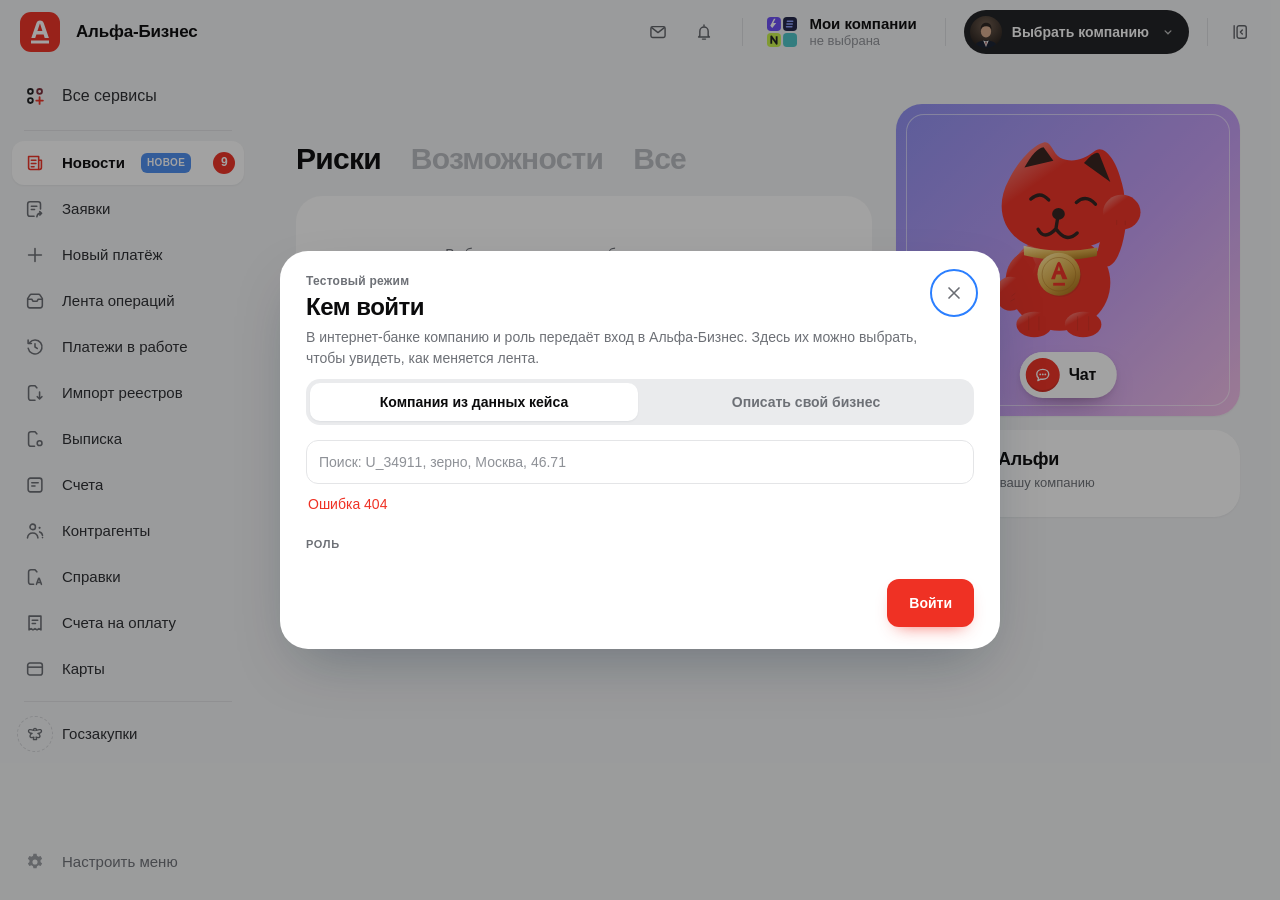
==== commit 90d58289: "кот меняется по клику, при закрытии чата возвращается прежний" ====
--- a/web/index.html
+++ b/web/index.html
@@ -6,20 +6,20 @@
   <title>Альфи · новостная аналитика · Альфа-Бизнес</title>
   <meta name="theme-color" content="#EF3124">
   <link rel="icon" href="data:image/svg+xml,%3Csvg xmlns='http://www.w3.org/2000/svg' viewBox='0 0 40 40'%3E%3Crect width='40' height='40' rx='11' fill='%23EF3124'/%3E%3C/svg%3E">
-  <link rel="stylesheet" href="css/base.css?v=1.0.0">
-  <link rel="stylesheet" href="css/shell.css?v=1.0.0">
-  <link rel="stylesheet" href="css/alfi.css?v=1.0.0">
-  <link rel="stylesheet" href="css/alfi-live.css?v=1.0.0">
-  <script defer src="js/mascot.js?v=1.0.0"></script>
-  <script defer src="js/mascot-reference.js?v=1.0.0"></script>
-  <script defer src="js/alfi-api.js?v=1.0.0"></script>
-  <script defer src="js/alfi.js?v=1.0.0"></script>
+  <link rel="stylesheet" href="css/base.css?v=1.2.0">
+  <link rel="stylesheet" href="css/shell.css?v=1.2.0">
+  <link rel="stylesheet" href="css/alfi.css?v=1.2.0">
+  <link rel="stylesheet" href="css/alfi-live.css?v=1.2.0">
+  <script defer src="js/mascot.js?v=1.2.0"></script>
+  <script defer src="js/mascot-reference.js?v=1.2.0"></script>
+  <script defer src="js/alfi-api.js?v=1.2.0"></script>
+  <script defer src="js/alfi.js?v=1.2.0"></script>
 </head>
 <body>
   <div id="shell-top"></div>
   <div class="layout">
     <div id="shell-side"></div>
-    <script src="js/shell.js?v=1.0.0"></script>
+    <script src="js/shell.js?v=1.2.0"></script>
     <svg width="0" height="0" style="position:absolute" aria-hidden="true"><defs>
       <symbol id="i-chat" viewBox="0 0 24 24"><path d="M12 4.5c4.7 0 8 2.9 8 6.6s-3.3 6.6-8 6.6c-.9 0-1.8-.1-2.6-.3L5.5 19.5l.9-3.4C4.9 14.8 4 13.1 4 11.1c0-3.7 3.3-6.6 8-6.6Z" fill="none" stroke="currentColor" stroke-width="1.8" stroke-linejoin="round"/><path d="M8.6 11.2h.01M12 11.2h.01M15.4 11.2h.01" stroke="currentColor" stroke-width="2.4" stroke-linecap="round"/></symbol>
       <symbol id="i-bank" viewBox="0 0 24 24"><g fill="none" stroke="currentColor" stroke-width="1.8" stroke-linecap="round" stroke-linejoin="round"><path d="M4 9.5 12 5l8 4.5M5.5 10v7M9.5 10v7M14.5 10v7M18.5 10v7M4 19h16"/></g></symbol>
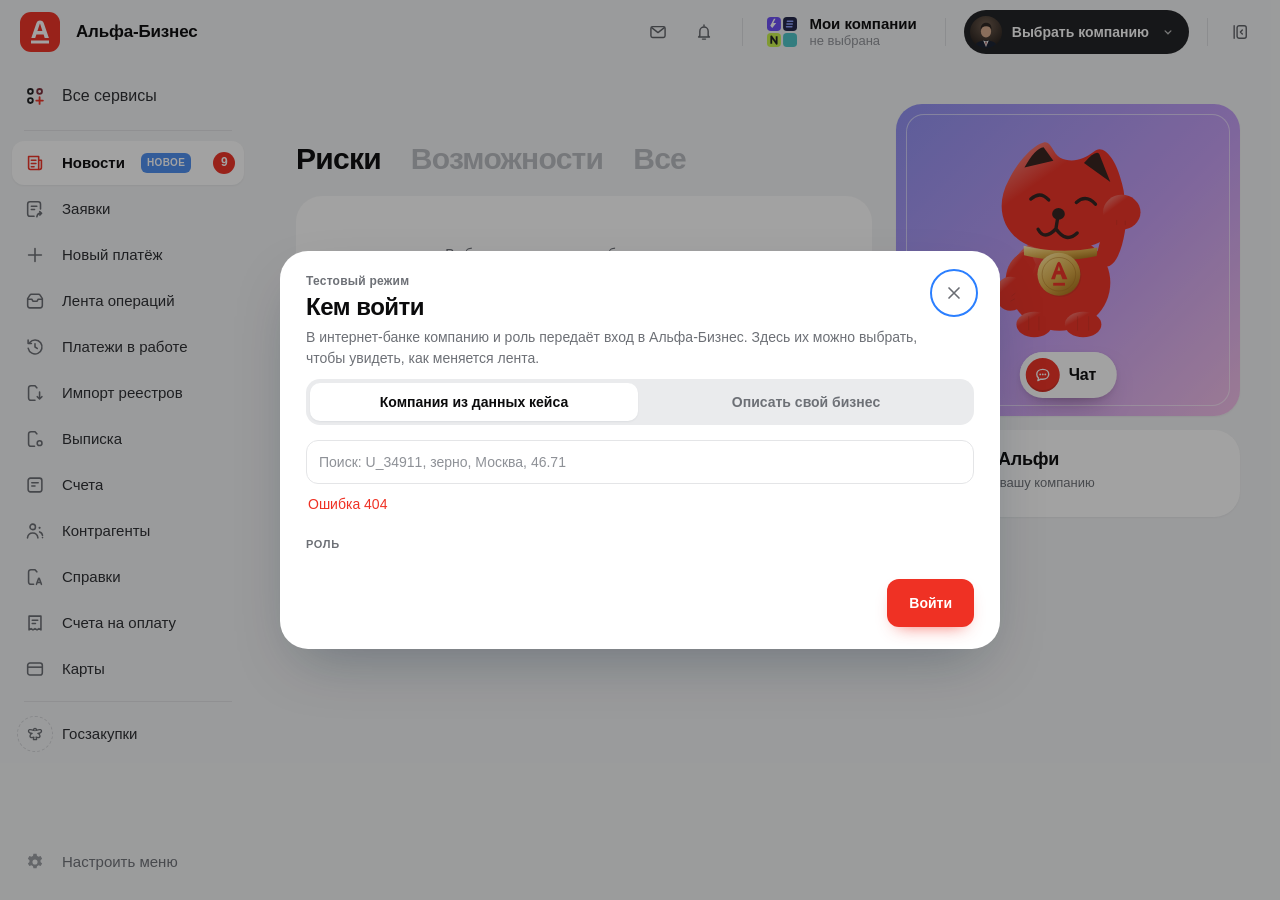
==== commit 5ccacc3a: "кот меняется в момент клика, переезд панели больше не тормозит смену" ====
--- a/web/index.html
+++ b/web/index.html
@@ -6,20 +6,20 @@
   <title>Альфи · новостная аналитика · Альфа-Бизнес</title>
   <meta name="theme-color" content="#EF3124">
   <link rel="icon" href="data:image/svg+xml,%3Csvg xmlns='http://www.w3.org/2000/svg' viewBox='0 0 40 40'%3E%3Crect width='40' height='40' rx='11' fill='%23EF3124'/%3E%3C/svg%3E">
-  <link rel="stylesheet" href="css/base.css?v=1.2.0">
-  <link rel="stylesheet" href="css/shell.css?v=1.2.0">
-  <link rel="stylesheet" href="css/alfi.css?v=1.2.0">
-  <link rel="stylesheet" href="css/alfi-live.css?v=1.2.0">
-  <script defer src="js/mascot.js?v=1.2.0"></script>
-  <script defer src="js/mascot-reference.js?v=1.2.0"></script>
-  <script defer src="js/alfi-api.js?v=1.2.0"></script>
-  <script defer src="js/alfi.js?v=1.2.0"></script>
+  <link rel="stylesheet" href="css/base.css?v=1.2.5">
+  <link rel="stylesheet" href="css/shell.css?v=1.2.5">
+  <link rel="stylesheet" href="css/alfi.css?v=1.2.5">
+  <link rel="stylesheet" href="css/alfi-live.css?v=1.2.5">
+  <script defer src="js/mascot.js?v=1.2.5"></script>
+  <script defer src="js/mascot-reference.js?v=1.2.5"></script>
+  <script defer src="js/alfi-api.js?v=1.2.5"></script>
+  <script defer src="js/alfi.js?v=1.2.5"></script>
 </head>
 <body>
   <div id="shell-top"></div>
   <div class="layout">
     <div id="shell-side"></div>
-    <script src="js/shell.js?v=1.2.0"></script>
+    <script src="js/shell.js?v=1.2.5"></script>
     <svg width="0" height="0" style="position:absolute" aria-hidden="true"><defs>
       <symbol id="i-chat" viewBox="0 0 24 24"><path d="M12 4.5c4.7 0 8 2.9 8 6.6s-3.3 6.6-8 6.6c-.9 0-1.8-.1-2.6-.3L5.5 19.5l.9-3.4C4.9 14.8 4 13.1 4 11.1c0-3.7 3.3-6.6 8-6.6Z" fill="none" stroke="currentColor" stroke-width="1.8" stroke-linejoin="round"/><path d="M8.6 11.2h.01M12 11.2h.01M15.4 11.2h.01" stroke="currentColor" stroke-width="2.4" stroke-linecap="round"/></symbol>
       <symbol id="i-bank" viewBox="0 0 24 24"><g fill="none" stroke="currentColor" stroke-width="1.8" stroke-linecap="round" stroke-linejoin="round"><path d="M4 9.5 12 5l8 4.5M5.5 10v7M9.5 10v7M14.5 10v7M18.5 10v7M4 19h16"/></g></symbol>
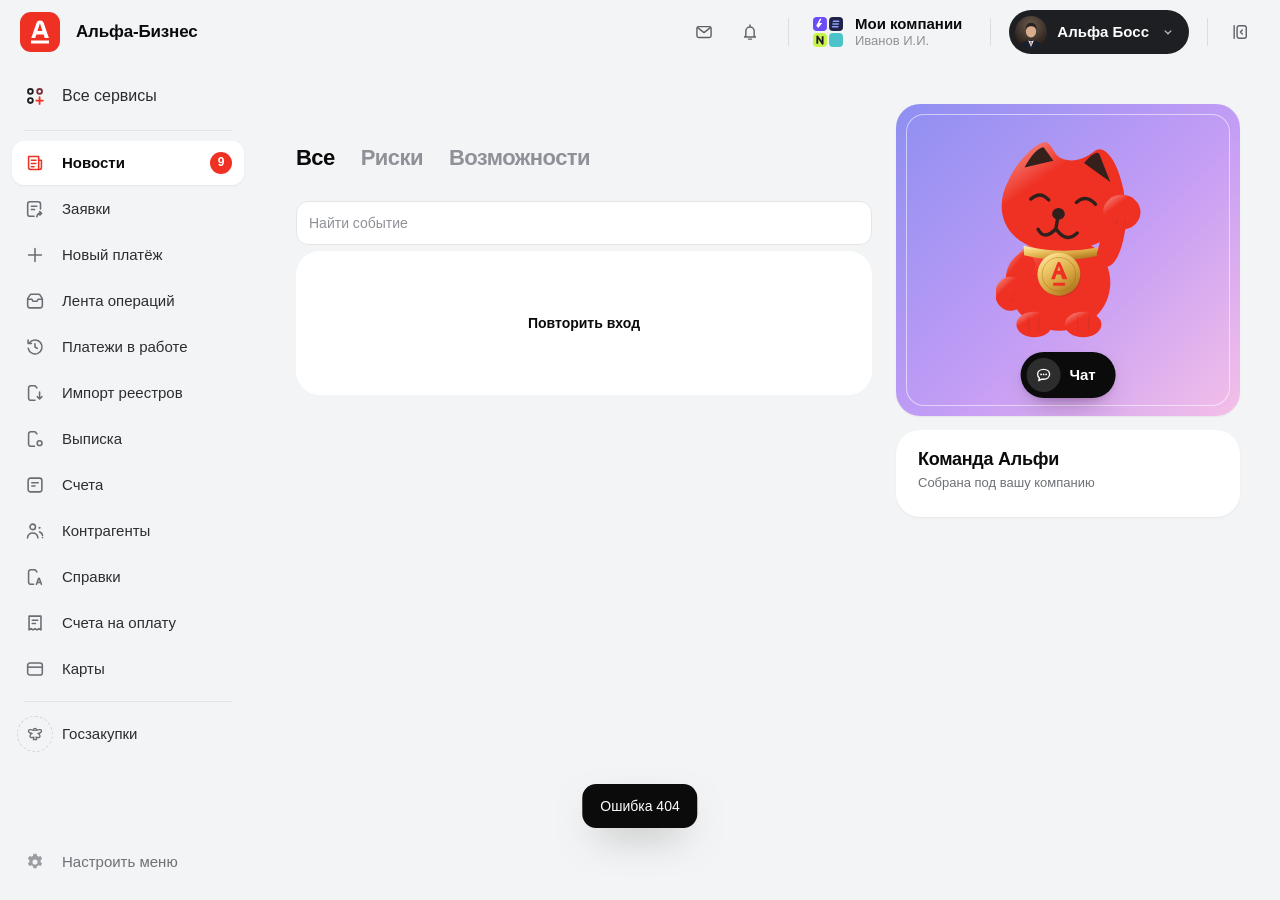
==== commit 7a17ecc8: "перенести модульный интерфейс и настроить проверки" ====
--- a/web/index.html
+++ b/web/index.html
@@ -1,25 +1,24 @@
 <!doctype html>
-<html lang="ru" data-badge="">
+<html lang="ru" data-concept="alfi" data-badge="">
 <head>
   <meta charset="utf-8">
   <meta name="viewport" content="width=device-width, initial-scale=1">
   <title>Альфи · новостная аналитика · Альфа-Бизнес</title>
   <meta name="theme-color" content="#EF3124">
   <link rel="icon" href="data:image/svg+xml,%3Csvg xmlns='http://www.w3.org/2000/svg' viewBox='0 0 40 40'%3E%3Crect width='40' height='40' rx='11' fill='%23EF3124'/%3E%3C/svg%3E">
-  <link rel="stylesheet" href="css/base.css?v=1.2.5">
-  <link rel="stylesheet" href="css/shell.css?v=1.2.5">
-  <link rel="stylesheet" href="css/alfi.css?v=1.2.5">
-  <link rel="stylesheet" href="css/alfi-live.css?v=1.2.5">
-  <script defer src="js/mascot.js?v=1.2.5"></script>
-  <script defer src="js/mascot-reference.js?v=1.2.5"></script>
-  <script defer src="js/alfi-api.js?v=1.2.5"></script>
-  <script defer src="js/alfi.js?v=1.2.5"></script>
+  <link rel="stylesheet" href="css/base.css?v=1.3.0">
+  <link rel="stylesheet" href="css/shell.css?v=1.3.0">
+  <link rel="stylesheet" href="css/alfi.css?v=1.3.0">
+  <link rel="stylesheet" href="css/alfi-live.css?v=1.3.0">
+  <script defer src="js/mascot.js?v=1.3.0"></script>
+  <script defer src="js/mascot-reference.js?v=1.3.0"></script>
+  <script type="module" src="js/alfi.js?v=1.3.0"></script>
 </head>
 <body>
   <div id="shell-top"></div>
   <div class="layout">
     <div id="shell-side"></div>
-    <script src="js/shell.js?v=1.2.5"></script>
+    <script src="js/shell.js?v=1.3.0"></script>
     <svg width="0" height="0" style="position:absolute" aria-hidden="true"><defs>
       <symbol id="i-chat" viewBox="0 0 24 24"><path d="M12 4.5c4.7 0 8 2.9 8 6.6s-3.3 6.6-8 6.6c-.9 0-1.8-.1-2.6-.3L5.5 19.5l.9-3.4C4.9 14.8 4 13.1 4 11.1c0-3.7 3.3-6.6 8-6.6Z" fill="none" stroke="currentColor" stroke-width="1.8" stroke-linejoin="round"/><path d="M8.6 11.2h.01M12 11.2h.01M15.4 11.2h.01" stroke="currentColor" stroke-width="2.4" stroke-linecap="round"/></symbol>
       <symbol id="i-bank" viewBox="0 0 24 24"><g fill="none" stroke="currentColor" stroke-width="1.8" stroke-linecap="round" stroke-linejoin="round"><path d="M4 9.5 12 5l8 4.5M5.5 10v7M9.5 10v7M14.5 10v7M18.5 10v7M4 19h16"/></g></symbol>
@@ -27,7 +26,9 @@
       <symbol id="i-layers" viewBox="0 0 24 24"><g fill="none" stroke="currentColor" stroke-width="1.8" stroke-linejoin="round"><path d="m12 4 8 4.5-8 4.5-8-4.5Z"/><path d="m4 12.5 8 4.5 8-4.5M4 16.5 12 21l8-4.5"/></g></symbol>
       <symbol id="i-flask" viewBox="0 0 24 24"><g fill="none" stroke="currentColor" stroke-width="1.8" stroke-linecap="round" stroke-linejoin="round"><path d="M9.5 4h5M10.5 4v5.2L5.4 17.6A1.6 1.6 0 0 0 6.8 20h10.4a1.6 1.6 0 0 0 1.4-2.4l-5.1-8.4V4"/><path d="M8 14.5h8"/></g></symbol>
       <symbol id="i-chart" viewBox="0 0 24 24"><g fill="none" stroke="currentColor" stroke-width="1.8" stroke-linecap="round"><path d="M5 19V9M10 19V5M15 19v-7M20 19v-4"/></g></symbol>
+      <symbol id="i-hide" viewBox="0 0 24 24"><g fill="none" stroke="currentColor" stroke-width="1.8" stroke-linecap="round" stroke-linejoin="round"><path d="M3.5 12s3-6 8.5-6c1.6 0 3 .5 4.2 1.2M20.5 12s-3 6-8.5 6c-1.6 0-3-.5-4.2-1.2"/><path d="M9.9 14.1a3 3 0 0 1 4.2-4.2M4.5 19.5l15-15"/></g></symbol>
       <symbol id="i-refresh" viewBox="0 0 24 24"><g fill="none" stroke="currentColor" stroke-width="1.8" stroke-linecap="round" stroke-linejoin="round"><path d="M19.5 12a7.5 7.5 0 0 1-13 5.1M4.5 12a7.5 7.5 0 0 1 13-5.1"/><path d="M17.5 3.5v3.4h-3.4M6.5 20.5v-3.4h3.4"/></g></symbol>
+      <symbol id="i-trash" viewBox="0 0 24 24"><g fill="none" stroke="currentColor" stroke-width="1.8" stroke-linecap="round" stroke-linejoin="round"><path d="M5 7h14M10 7V5h4v2M7 7l.8 11.2A2 2 0 0 0 9.8 20h4.4a2 2 0 0 0 2-1.8L17 7M10.5 11v5M13.5 11v5"/></g></symbol>
       <symbol id="i-user" viewBox="0 0 24 24"><g fill="none" stroke="currentColor" stroke-width="1.8" stroke-linecap="round"><circle cx="12" cy="8.5" r="3.5"/><path d="M5 19.5c.8-3.6 3.6-5.5 7-5.5s6.2 1.9 7 5.5"/></g></symbol>
     </defs></svg>
 
@@ -41,24 +42,27 @@
 
             <!-- Лента находок -->
             <section class="a-feed" aria-labelledby="aFeedTitle">
-              <h2 class="visually-hidden" id="aFeedTitle">Находки Альфи</h2>
+              <h2 class="visually-hidden" id="aFeedTitle">События для компании</h2>
               <div class="a-feed__bar">
                 <div class="a-tabs" role="tablist" aria-label="Что показать">
-                  <button class="a-tab" role="tab" data-tab="risk" aria-selected="true">Риски<sup></sup></button>
-                  <button class="a-tab" role="tab" data-tab="chance" aria-selected="false">Возможности<sup></sup></button>
-                  <button class="a-tab" role="tab" data-tab="all" aria-selected="false">Все<sup></sup></button>
-                  <button class="a-tab a-tab--read" role="tab" data-tab="read" aria-selected="false" hidden>Прочитано<sup></sup></button>
+                  <button class="a-tab" role="tab" id="aTab-all" aria-controls="aCards" data-tab="all" tabindex="0" aria-selected="true">Все<sup></sup></button>
+                  <button class="a-tab" role="tab" id="aTab-risk" aria-controls="aCards" data-tab="risk" tabindex="-1" aria-selected="false">Риски<sup></sup></button>
+                  <button class="a-tab" role="tab" id="aTab-chance" aria-controls="aCards" data-tab="chance" tabindex="-1" aria-selected="false">Возможности<sup></sup></button>
+                  <button class="a-tab a-tab--read" role="tab" id="aTab-read" aria-controls="aCards" data-tab="read" tabindex="-1" aria-selected="false" hidden>Прочитано<sup></sup></button>
                 </div>
                 <div class="a-filter" id="aFilter" hidden></div>
               </div>
+              <input type="search" class="a-input" id="aFeedQ" maxlength="200" placeholder="Найти событие" aria-label="Поиск по новостям компании">
+              <div id="fNotice" class="i-small" role="status"></div>
               <div class="f-live" id="fLive" aria-live="polite"></div>
-              <div class="a-cards" id="aCards"><div class="a-empty">Загружаю ленту…</div></div>
+              <div class="a-cards" id="aCards" role="tabpanel" aria-label="Лента событий"><div class="a-empty">Загружаю ленту…</div></div>
+              <button class="f-more" id="fMore" type="button" hidden>Показать ещё</button>
             </section>
           </div>
 
           <!-- Справа: кот на сцене и команда -->
           <aside class="a-side" id="aSide" aria-label="Альфи и команда">
-            <section class="a-pet" id="aStage" aria-label="Альфи на сцене">
+            <section class="a-pet" id="aStage" aria-label="Альфи">
               <span class="a-pet__frame" aria-hidden="true"></span>
               <p class="visually-hidden" id="aStageWho" aria-live="polite">На сцене Альфи. Все темы</p>
               <button class="a-pet__chat" id="aStageChat" type="button" aria-label="Чат с Альфи"><span class="a-pet__chat-ic" aria-hidden="true"><svg class="ic"><use href="#i-chat"/></svg></span><span class="a-pet__chat-t" aria-hidden="true">Чат</span></button>
@@ -78,7 +82,7 @@
   </div>
 
   <!-- Добавить помощника: тема (из предложенных под компанию или своя), имя и цвет, частота -->
-  <dialog class="a-new" id="aNew" aria-labelledby="aNewTitle">
+  <dialog class="a-new" id="aNew" aria-labelledby="aNewTitle" tabindex="-1" autofocus>
     <form class="a-new__form" id="aNewForm" autocomplete="off" novalidate>
       <div class="a-new__side">
         <section class="a-new__stage" id="aNewStage" aria-label="Так будет выглядеть ваш помощник">
@@ -151,8 +155,8 @@
     <div class="a-chat__panel" id="aChatPanel">
     <header class="a-chat__head">
       <span class="a-chat__ava" id="aChatAva" aria-hidden="true"></span>
-      <div><p class="a-chat__title" id="aChatTitle">Альфи</p><p class="a-chat__st" id="aChatSt">Отвечает по данным вашей компании и аналитике банка</p></div>
-      <button class="icon-btn a-chat__clear" id="aChatClear" type="button" aria-label="Очистить переписку" title="Очистить переписку"><svg class="ic"><use href="#i-refresh"/></svg></button>
+      <div><p class="a-chat__title" id="aChatTitle">Альфи</p><p class="a-chat__st" id="aChatSt">Отвечает по данным компании и аналитике банка</p></div>
+      <button class="icon-btn a-chat__clear" id="aChatClear" type="button" aria-label="Удалить переписку" title="Удалить переписку"><svg class="ic"><use href="#i-trash"/></svg></button>
       <button class="icon-btn a-chat__x" aria-label="Закрыть"><svg class="ic"><use href="#i-close"/></svg></button>
     </header>
     <div class="c-ctx" id="aChatCtx" hidden></div>
@@ -160,14 +164,14 @@
     <div class="a-chat__sugg" id="aChatSugg"></div>
     <form class="a-ask a-ask--chat" id="aChatForm" autocomplete="off">
       <label class="visually-hidden" for="aChatInput">Сообщение Альфи</label>
-      <input id="aChatInput" type="text" maxlength="2000" placeholder="Спросите про влияние на ваш бизнес">
+      <input id="aChatInput" type="text" maxlength="2000" placeholder="Спросите Альфи">
       <button type="submit" class="a-ask__send" aria-label="Отправить"><svg class="ic"><use href="#i-send"/></svg></button>
     </form>
     </div>
   </dialog>
 
   <!-- Разбор события: шаги агента вживую, затем документ с атрибуцией -->
-  <dialog class="x-sheet x-ins" id="aIns" aria-labelledby="aInsTitle">
+  <dialog class="x-sheet x-ins" id="aIns" aria-labelledby="aInsTitle" tabindex="-1" autofocus>
     <header class="x-sheet__head">
       <div class="x-sheet__hd">
         <p class="x-sheet__kicker" id="aInsKicker">Разбор для вашей компании</p>
@@ -177,11 +181,11 @@
     </header>
     <div class="x-sheet__body" id="aInsBody"></div>
     <footer class="r-foot" id="aInsFoot" hidden></footer>
-    <div class="r-pop" id="rPop" role="dialog" aria-label="Источник" hidden></div>
+    <div class="r-pop" id="rPop" role="dialog" aria-label="Источник" tabindex="-1" hidden></div>
   </dialog>
 
   <!-- Как работает Альфи: пошаговая анимация от новостей до разбора -->
-  <dialog class="x-modal x-how" id="aHow" aria-labelledby="aHowTitle">
+  <dialog class="x-modal x-how" id="aHow" aria-labelledby="aHowTitle" tabindex="-1" autofocus>
     <div class="h-in">
       <div class="h-top">
         <div class="h-prog" id="aHowProg" role="tablist" aria-label="Шаги"></div>
@@ -197,10 +201,10 @@
   </dialog>
 
   <!-- Профиль компании: на чём строится персонализация -->
-  <dialog class="x-sheet x-prof" id="aProf" aria-labelledby="aProfTitle">
+  <dialog class="x-sheet x-prof" id="aProf" aria-labelledby="aProfTitle" tabindex="-1" autofocus>
     <header class="x-sheet__head">
       <div class="x-sheet__hd">
-        <p class="x-sheet__kicker">Бизнес-контекст из данных банка</p>
+        <p class="x-sheet__kicker">Данные о компании</p>
         <h2 class="x-sheet__title" id="aProfTitle">Профиль компании</h2>
       </div>
       <button class="icon-btn" type="button" data-close aria-label="Закрыть"><svg class="ic"><use href="#i-close"/></svg></button>
@@ -209,10 +213,10 @@
   </dialog>
 
   <!-- Метрики качества -->
-  <dialog class="x-sheet x-met" id="aMet" aria-labelledby="aMetTitle">
+  <dialog class="x-sheet x-met" id="aMet" aria-labelledby="aMetTitle" tabindex="-1" autofocus>
     <header class="x-sheet__head">
       <div class="x-sheet__hd">
-        <p class="x-sheet__kicker">Мониторинг сервиса</p>
+        <p class="x-sheet__kicker">Для команды сервиса</p>
         <h2 class="x-sheet__title" id="aMetTitle">Метрики качества</h2>
       </div>
       <button class="icon-btn" type="button" data-close aria-label="Закрыть"><svg class="ic"><use href="#i-close"/></svg></button>
@@ -221,33 +225,37 @@
   </dialog>
 
   <!-- Вход в демо: компания из данных кейса или описание своего бизнеса, плюс роль -->
-  <dialog class="x-modal x-login" id="aLogin" aria-labelledby="aLoginTitle">
+  <dialog class="x-modal x-login" id="aLogin" aria-labelledby="aLoginTitle" tabindex="-1" autofocus>
     <form class="x-modal__in" id="aLoginForm" autocomplete="off">
       <header class="x-modal__head">
         <div>
-          <p class="x-sheet__kicker">Тестовый режим</p>
+          <p class="x-sheet__kicker">Демо</p>
           <h2 class="x-modal__title" id="aLoginTitle">Кем войти</h2>
-          <p class="x-modal__sub">В интернет-банке компанию и роль передаёт вход в Альфа-Бизнес. Здесь их можно выбрать, чтобы увидеть, как меняется лента.</p>
+          <p class="x-modal__sub">Выберите компанию и роль, чтобы увидеть, как меняется лента. В интернет-банке они определяются при входе.</p>
         </div>
         <button class="icon-btn" type="button" data-close aria-label="Закрыть"><svg class="ic"><use href="#i-close"/></svg></button>
       </header>
       <div class="x-seg" role="tablist" aria-label="Источник компании">
-        <button type="button" role="tab" class="x-seg__b" data-src="case" aria-selected="true">Компания из данных кейса</button>
-        <button type="button" role="tab" class="x-seg__b" data-src="own" aria-selected="false">Описать свой бизнес</button>
-      </div>
-      <div class="x-pane" data-pane="case">
+        <button type="button" role="tab" class="x-seg__b" data-src="case" aria-controls="aLoginCase" aria-selected="true">Компания из списка</button>
+        <button type="button" role="tab" class="x-seg__b" data-src="own" aria-controls="aLoginOwn" tabindex="-1" aria-selected="false">Описать свой бизнес</button>
+      </div>
+      <div class="x-pane" id="aLoginCase" role="tabpanel" data-pane="case">
         <label class="visually-hidden" for="aLoginQ">Поиск компании</label>
-        <input class="a-input" id="aLoginQ" placeholder="Поиск: U_34911, зерно, Москва, 46.71">
+        <input class="a-input" id="aLoginQ" placeholder="Отрасль, регион или код ОКВЭД">
         <div class="x-comps" id="aLoginList" role="radiogroup" aria-label="Компании"></div>
       </div>
-      <div class="x-pane" data-pane="own" hidden>
+      <div class="x-pane" id="aLoginOwn" role="tabpanel" data-pane="own" hidden>
         <label class="a-field" for="aLoginText">Опишите компанию</label>
         <textarea class="a-input x-ta" id="aLoginText" maxlength="1200" rows="4" placeholder="Чем занимается, выручка, регион, кредиты и другие продукты банка, страны ВЭД"></textarea>
         <p class="x-hint">Шаблоны</p>
         <div class="x-tpls" id="aLoginTpls"></div>
-        <p class="x-hint">Описание станет карточкой в формате данных кейса. Платежей и группы у такой компании нет, и сервис покажет это как неполные данные.</p>
-      </div>
-      <span class="a-field">Роль</span>
+        <p class="x-hint">Из описания соберётся карточка компании. Платежей и группы в ней не будет, Альфи пометит это как неполные данные.</p>
+      </div>
+      <div id="aTokenPane" hidden>
+        <label class="a-field" for="aToken">Токен доступа</label>
+        <input id="aToken" class="a-input" type="password" autocomplete="off" spellcheck="false">
+      </div>
+      <span class="a-field" id="aRoleLabel">Роль</span>
       <div class="x-roles" id="aLoginRoles" role="radiogroup" aria-label="Роль"></div>
       <p class="a-err" id="aLoginErr" aria-live="polite"></p>
       <footer class="x-modal__foot">
@@ -257,18 +265,17 @@
   </dialog>
 
   <!-- Проверить свою новость -->
-  <dialog class="x-modal x-submit" id="aSubmit" aria-labelledby="aSubmitTitle">
+  <dialog class="x-modal x-submit" id="aSubmit" aria-labelledby="aSubmitTitle" tabindex="-1" autofocus>
     <form class="x-modal__in" id="aSubmitForm" autocomplete="off">
       <header class="x-modal__head">
         <div>
-          <p class="x-sheet__kicker">Проверка на новых данных</p>
           <h2 class="x-modal__title" id="aSubmitTitle">Проверить свою новость</h2>
-          <p class="x-modal__sub">Лента собирается сама из новостных сайтов. Здесь можно подать любую новость и посмотреть, как Альфи её оценит для вашей компании.</p>
+          <p class="x-modal__sub">Вставьте заголовок и текст новости, ссылку — по желанию. Альфи оценит, касается ли она компании.</p>
         </div>
         <button class="icon-btn" type="button" data-close aria-label="Закрыть"><svg class="ic"><use href="#i-close"/></svg></button>
       </header>
       <label class="a-field" for="aSubTitle">Заголовок</label>
-      <input class="a-input" id="aSubTitle" maxlength="300" required minlength="8">
+      <input class="a-input" id="aSubTitle" maxlength="300" required minlength="8" placeholder="Например: ЦБ повысил ключевую ставку до 18%" aria-describedby="aSubErr">
       <label class="a-field" for="aSubUrl">Ссылка (необязательно)</label>
       <input class="a-input" id="aSubUrl" maxlength="500" placeholder="https://">
       <label class="a-field" for="aSubText">Текст</label>
--- a/web/css/alfi.css
+++ b/web/css/alfi.css
@@ -21,17 +21,17 @@
 .a-ask input { flex: 1; min-width: 0; height: 100%; border: 0; outline: 0; background: none; font-size: 16px; color: var(--ink); }
 .a-ask input::placeholder { color: var(--muted-2); }
 .a-ask:focus-within { background: var(--surface); box-shadow: inset 0 0 0 1.5px var(--ink); }
-.a-ask__mic { width: 44px; height: 44px; border-radius: 50%; display: grid; place-items: center; color: var(--muted); transition: background var(--t-fast); }
-.a-ask__mic:hover { background: var(--fill); color: var(--ink); }
+
 .a-ask__send { width: 48px; height: 48px; border-radius: 14px; display: grid; place-items: center; background: var(--ink); color: #fff; transition: transform var(--t-fast) var(--ease), background var(--t-fast); }
 .a-ask__send:hover { background: #2A2B2E; }
 .a-ask__send:active { transform: scale(.94); }
 
 /* ---------- Свой помощник: поля, цвета, модалка ---------- */
-.a-field { display: block; margin-top: 10px; font-size: 11px; font-weight: 600; letter-spacing: .06em; text-transform: uppercase; color: var(--muted); }
+.a-field { display: block; margin-top: 12px; font-size: 13px; font-weight: 600; color: var(--ink); }
 .a-input { width: 100%; height: 44px; margin-top: 5px; padding: 0 12px; border: 1px solid var(--line); border-radius: 12px; background: var(--surface); font: inherit; font-size: 14px; color: var(--ink); outline: 0; transition: border-color var(--t-fast), background var(--t-fast); }
 .a-input::placeholder { color: var(--muted-2); }
 .a-input:focus { border-color: var(--ink); }
+.a-input:focus-visible { box-shadow: 0 0 0 1px var(--ink); }
 .a-colors { display: flex; flex-wrap: wrap; gap: 8px; margin-top: 8px; }
 .a-color { width: 30px; height: 30px; border-radius: 50%; display: grid; place-items: center; background: var(--c); border: 1px solid transparent; box-shadow: 0 0 0 1px rgba(11, 31, 53, .12); transition: scale .15s ease-out, box-shadow var(--t-fast); }
 .a-color .ic { width: 15px; height: 15px; color: #fff; opacity: 0; transform: scale(.6); transition: opacity var(--t-fast), transform var(--t-fast) var(--ease); }
@@ -70,11 +70,11 @@
 .a-steps__i::before { content: ""; position: absolute; top: 0; left: 0; right: 0; height: 4px; border-radius: 2px; background: var(--fill); transition: background var(--t); }
 .a-steps__i.is-on, .a-steps__i.is-done { color: var(--ink); }
 .a-steps__i.is-on::before { background: var(--ink); }
-.a-steps__i.is-done::before { background: var(--red); }
+.a-steps__i.is-done::before { background: var(--ink); }
 
 .a-step { flex: 1; min-width: 0; margin: 22px 0 0; padding: 0; border: 0; }
 .a-step[hidden] { display: none; }
-.a-new__title { padding: 0; font-size: 28px; line-height: 1.05; font-weight: 800; letter-spacing: -.035em; color: var(--ink); }
+.a-new__title { padding: 0; font-size: 24px; line-height: 1.2; font-weight: 700; letter-spacing: -.02em; color: var(--ink); }
 .a-new__sub { margin-top: 8px; max-width: 460px; font-size: 14px; line-height: 1.45; color: var(--muted); }
 
 /* Шаг 1: карточки тем */
@@ -112,7 +112,7 @@
 .a-freq__s { font-size: 12px; line-height: 1.3; color: var(--muted); }
 .a-freq__i:has(input:checked) { background: var(--surface); box-shadow: inset 0 0 0 2px var(--ink); }
 .a-freq__i:has(input:focus-visible) { outline: 2px solid var(--focus, var(--ink)); outline-offset: 2px; }
-.a-sample { display: flex; gap: 12px; margin-top: 16px; padding: 14px 16px; border-radius: 18px; background: #FDF0ED; }
+.a-sample { display: flex; gap: 12px; margin-top: 16px; padding: 14px 16px; border-radius: 18px; background: var(--red-tint); }
 .a-sample__ava { flex: none; width: 44px; height: 44px; }
 .a-sample__ava img { width: 100%; height: 100%; object-fit: contain; }
 .a-sample__h { font-size: 12px; color: #A07A72; }
@@ -122,7 +122,7 @@
 .a-new__foot { display: flex; justify-content: flex-end; gap: 10px; margin-top: 20px; padding-top: 16px; border-top: 1px solid var(--line); }
 .a-new__foot .btn { --h: 46px; padding: 0 22px; border-radius: 14px; }
 /* «Дальше» приглушена, пока шаг не заполнен, но остаётся нажимаемой и подсказывает */
-.a-new__foot .btn.is-wait { opacity: .45; }
+.a-new__foot .btn.is-wait { background: var(--fill); color: var(--muted-2); box-shadow: none; }
 
 /* Новенький в списке команды вспыхивает один раз */
 .a-mate.is-born { animation: a-born 1.6s var(--ease); }
@@ -130,7 +130,7 @@
 
 @media (max-width: 760px) {
   .a-new__form { grid-template-columns: minmax(0, 1fr); gap: 16px; min-height: 0; padding: 12px 16px 16px; }
-  .a-new__stage { min-height: 220px; }
+  .a-new__stage { flex: none; height: 176px; min-height: 0; }
   .a-new__card { display: none; }
   .a-topics, .a-freq { grid-template-columns: minmax(0, 1fr); }
 }
@@ -138,7 +138,7 @@
 
 /* ---------- Альфи на сцене в правой панели ---------- */
 .a-pet {
-  position: relative; isolation: isolate; overflow: hidden; height: 392px; border-radius: 26px;
+  position: relative; isolation: isolate; overflow: hidden; height: 392px; border-radius: var(--r-card);
   background: linear-gradient(135deg, #8E8FF2 0%, #C49DF5 55%, #F4BFE8 100%);
   box-shadow: var(--shadow-sm);
 }
@@ -149,28 +149,27 @@
 .a-pet__chat {
   position: absolute; z-index: 2; left: 50%; bottom: 18px; translate: -50% 0;
   display: inline-flex; align-items: center; gap: 9px; height: 46px; padding: 0 20px 0 6px; border-radius: 999px;
-  background: #fff; color: var(--ink); font-size: 16px; font-weight: 700; letter-spacing: -.01em; white-space: nowrap;
-  box-shadow: 0 1px 0 rgba(255, 255, 255, .9) inset, 0 12px 28px -14px rgba(40, 10, 30, .55), 0 2px 6px -2px rgba(40, 10, 30, .18);
+  background: var(--ink); color: #fff; font-size: 15px; font-weight: 600; letter-spacing: -.01em; white-space: nowrap;
+  box-shadow: 0 12px 28px -14px rgba(40, 10, 30, .55), 0 2px 6px -2px rgba(40, 10, 30, .18);
   transition: transform var(--t-fast) var(--ease), box-shadow var(--t-fast), opacity var(--t) var(--ease), translate var(--t) var(--ease);
 }
 .a-pet__chat-ic {
   display: grid; place-items: center; width: 34px; height: 34px; border-radius: 50%;
-  background: var(--red); color: #fff; box-shadow: inset 0 -2px 0 rgba(0, 0, 0, .12);
+  background: rgba(255, 255, 255, .14); color: #fff;
   transition: transform var(--t) var(--ease);
 }
 .a-pet__chat-ic .ic { width: 18px; height: 18px; }
-.a-pet__chat:hover { transform: translateY(-2px); box-shadow: 0 1px 0 rgba(255, 255, 255, .9) inset, 0 16px 32px -14px rgba(40, 10, 30, .6), 0 2px 6px -2px rgba(40, 10, 30, .2); }
-.a-pet__chat:hover .a-pet__chat-ic { transform: rotate(-8deg); }
+.a-pet__chat:hover { background: #2B2C30; transform: translateY(-2px); }
 .a-pet__chat:active { transform: scale(.97); }
 .a-pet__chat:focus-visible { outline: 2px solid var(--ink); outline-offset: 3px; }
 /* В панели чата кнопка лишняя: чат уже рядом */
 .a-chat.is-docked .a-pet__chat { opacity: 0; translate: -50% 12px; pointer-events: none; }
 
 /* ---------- Приветствие: знакомство с командой и утренняя сводка со сроками ---------- */
-.a-hero { position: relative; overflow: hidden; border-radius: 28px; background: var(--surface); box-shadow: var(--shadow-sm); }
+.a-hero { position: relative; overflow: hidden; border-radius: var(--r-card); background: var(--surface); box-shadow: var(--shadow-sm); }
 .a-hero[data-mode="intro"] { background: radial-gradient(520px 260px at 100% 0, rgba(239, 49, 36, .07), transparent 70%), var(--surface); }
 .a-hero__in { position: relative; padding: 22px 24px 20px; }
-.a-hero__x { position: absolute; top: 14px; right: 14px; }
+
 .a-hero__title { max-width: 600px; padding-right: 40px; font-size: 28px; font-weight: 800; line-height: 1.1; letter-spacing: -.03em; color: var(--ink); }
 .a-hero__title--s { padding-right: 0; font-size: 24px; }
 .a-hero__lead { max-width: 580px; margin-top: 8px; font-size: 15px; line-height: 1.45; color: var(--muted); }
@@ -179,36 +178,8 @@
 .a-hero__lead .is-chance { color: var(--green-tag); }
 
 /* Команда: плитки в цвет шёрстки, по клику помощник выходит на сцену справа */
-.a-crew { display: grid; grid-template-columns: repeat(5, minmax(0, 1fr)); gap: 8px; margin: 20px 0 0; padding: 0; list-style: none; }
-.a-crew li { min-width: 0; }
-.a-crew__i {
-  display: flex; flex-direction: column; align-items: flex-start; gap: 3px; width: 100%; height: 100%; padding: 12px 12px 14px; border-radius: 20px;
-  background: color-mix(in srgb, var(--c) 8%, #fff); text-align: left;
-  transition: transform .26s var(--ease), background var(--t-fast), box-shadow var(--t-fast);
-  animation: a-crew-in .56s cubic-bezier(.22, 1, .36, 1) backwards; animation-delay: calc(var(--i) * 60ms + 100ms);
-}
-.a-crew__ava { width: 64px; height: 64px; margin: -4px 0 6px -6px; transition: transform .34s cubic-bezier(.34, 1.56, .64, 1); }
-.a-crew__n { font-size: 15px; font-weight: 700; color: var(--ink); }
-.a-crew__t { font-size: 12.5px; line-height: 1.35; color: var(--muted); }
-.a-crew__i:hover { transform: translateY(-3px); background: color-mix(in srgb, var(--c) 14%, #fff); }
-.a-crew__i:hover .a-crew__ava { transform: translateY(-3px) rotate(-6deg) scale(1.06); }
-.a-crew__i[aria-pressed="true"] { box-shadow: inset 0 0 0 2px color-mix(in srgb, var(--c) 70%, #fff); }
-.a-crew__i:focus-visible { outline: 2px solid var(--ink); outline-offset: 2px; }
+
 @keyframes a-crew-in { from { opacity: 0; transform: translateY(14px); } }
-
-/* Как из тысячи новостей остаётся девять */
-.a-flow { display: flex; align-items: flex-start; gap: 10px; margin-top: 10px; padding: 16px 18px; border-radius: 20px; background: var(--bg); }
-.a-flow__s { flex: 1; display: flex; flex-direction: column; gap: 5px; min-width: 0; }
-.a-flow__s b { font-size: 30px; font-weight: 800; line-height: 1; letter-spacing: -.03em; color: var(--ink); font-variant-numeric: tabular-nums; }
-.a-flow__s span { font-size: 12.5px; line-height: 1.35; color: var(--muted); }
-.a-flow__s--you b { color: var(--red); }
-.a-flow__arr { flex: none; width: 20px; height: 20px; margin-top: 6px; color: var(--muted-2); }
-
-.a-hero__foot { display: flex; align-items: flex-end; justify-content: space-between; gap: 16px; margin-top: 16px; }
-.a-knows { display: flex; flex-wrap: wrap; align-items: center; gap: 6px; min-width: 0; padding-bottom: 6px; }
-.a-knows__h { margin-right: 2px; font-size: 12.5px; color: var(--muted-2); }
-.a-knows__i { display: inline-flex; align-items: center; height: 28px; padding: 0 10px; border-radius: 14px; box-shadow: inset 0 0 0 1px var(--line-strong); font-size: 12.5px; color: var(--ink); white-space: nowrap; }
-.a-hero__go { flex: none; }
 
 /* Утренняя сводка */
 .a-brief__head { display: grid; grid-template-columns: minmax(0, 1fr) auto; align-items: center; column-gap: 16px; }
@@ -225,104 +196,31 @@
 .a-brief__team:hover .a-brief__ava + .a-brief__ava { margin-left: -4px; }
 
 /* Линия сроков: кто и когда, без лесенки подписей */
-.a-hz { position: relative; margin-top: 18px; }
-.a-hz__track { position: relative; height: 46px; }
-.a-hz__line { position: absolute; left: 0; right: 0; top: 50%; height: 2px; margin-top: -1px; border-radius: 1px; background: var(--fill); }
-.a-hz__line::before { content: ""; position: absolute; left: 0; top: 0; width: 14%; height: 100%; border-radius: 1px; background: linear-gradient(90deg, var(--red), rgba(239, 49, 36, 0)); }
-.a-hz__marks { position: absolute; inset: 0; }
-.a-hz__m {
-  position: absolute; top: 50%; display: flex; align-items: center; height: 40px; padding: 0 5px; border-radius: 20px; background: #fff;
-  transform: translate(-50%, -50%) scale(.84); transition: transform .24s var(--ease), box-shadow var(--t-fast);
-  box-shadow: 0 0 0 1.5px rgba(46, 138, 58, .45), 0 6px 14px -8px rgba(11, 31, 53, .35);
-}
-.a-hz__m.is-risk { box-shadow: 0 0 0 1.5px rgba(239, 49, 36, .5), 0 6px 14px -8px rgba(11, 31, 53, .35); }
-.a-hz__m.is-soon { transform: translate(-50%, -50%); }
-.a-hz__m.is-today { box-shadow: 0 0 0 2px var(--red), 0 6px 14px -8px rgba(239, 49, 36, .6); }
-.a-hz__m.is-today::after { content: ""; position: absolute; inset: -1.5px; border-radius: inherit; box-shadow: 0 0 0 0 rgba(239, 49, 36, .5); animation: a-hz-ping 2.4s ease-out infinite; }
-.a-hz__ava { width: 30px; height: 30px; }
-.a-hz__ava + .a-hz__ava { margin-left: -13px; }
-.a-hz__more { margin: 0 4px 0 2px; font-size: 11px; font-weight: 700; color: var(--muted); }
-.a-hz__m:hover, .a-hz__m:focus-visible, .a-hz__m.is-hot { z-index: 2; transform: translate(-50%, -50%) translateY(-3px) scale(1.06); }
-.a-hz__m:focus-visible { outline: 2px solid var(--ink); outline-offset: 3px; }
+
 @keyframes a-hz-ping { 0% { box-shadow: 0 0 0 0 rgba(239, 49, 36, .45); } 70%, 100% { box-shadow: 0 0 0 10px rgba(239, 49, 36, 0); } }
-/* Подсказка над точкой: что именно в этот день */
-.a-hz__tip {
-  position: absolute; left: 50%; bottom: calc(100% + 10px); display: flex; flex-direction: column; gap: 3px; padding: 9px 12px; border-radius: 12px;
-  background: var(--ink); color: #fff; font-size: 12.5px; white-space: nowrap; pointer-events: none;
-  opacity: 0; transform: translate(-50%, 4px); transition: opacity var(--t-fast), transform var(--t-fast) var(--ease);
-}
-.a-hz__m.is-l .a-hz__tip { left: 0; transform: translate(0, 4px); }
-.a-hz__m.is-r .a-hz__tip { left: auto; right: 0; transform: translate(0, 4px); }
-.a-hz__tip b { font-weight: 700; }
-.a-hz__tip i { margin-left: 6px; font-style: normal; font-weight: 700; color: #7FD88A; }
-.a-hz__tip i.is-risk { color: #FF8A80; }
-.a-hz__m:hover .a-hz__tip, .a-hz__m:focus-visible .a-hz__tip { opacity: 1; transform: translate(-50%, 0); }
-.a-hz__m.is-l:hover .a-hz__tip, .a-hz__m.is-l:focus-visible .a-hz__tip, .a-hz__m.is-r:hover .a-hz__tip, .a-hz__m.is-r:focus-visible .a-hz__tip { transform: none; }
-.a-hz__ticks { position: relative; height: 16px; margin-top: 2px; }
-.a-hz__ticks span { position: absolute; top: 0; transform: translateX(-50%); font-size: 11px; font-weight: 600; color: var(--muted-2); white-space: nowrap; }
-.a-hz__ticks span:first-child { transform: none; color: var(--red); }
-.a-hz__ticks span:last-child { transform: translateX(-100%); }
-
-/* Три ближайших дела */
-.a-next { display: grid; grid-template-columns: repeat(3, minmax(0, 1fr)); gap: 8px; margin-top: 14px; }
-.a-next__i {
-  display: grid; grid-template-columns: 40px minmax(0, 1fr); column-gap: 10px; row-gap: 1px; align-items: center; padding: 11px 14px 11px 10px; border-radius: 18px;
-  background: var(--bg); text-align: left; transition: background var(--t-fast), transform .24s var(--ease);
-}
-.a-next__ava { grid-row: 1 / 4; width: 40px; height: 40px; }
-.a-next__d, .a-next__t { overflow: hidden; white-space: nowrap; text-overflow: ellipsis; }
-.a-next__d { font-size: 12px; color: var(--muted); }
-.a-next__t { font-size: 13.5px; font-weight: 700; letter-spacing: -.01em; color: var(--ink); }
-.a-next__v { font-size: 13px; font-weight: 700; color: var(--green-tag); }
-.a-next__i.is-risk .a-next__v { color: var(--red); }
-.a-next__i:hover { background: var(--fill); transform: translateY(-2px); }
-.a-next__i.is-today { background: var(--ink); }
-.a-next__i.is-today .a-next__d { color: rgba(255, 255, 255, .6); }
-.a-next__i.is-today .a-next__t { color: #fff; }
-.a-next__i.is-today .a-next__v { color: #FF8A80; }
-.a-next__i.is-today:hover { background: #26272B; }
-@media (prefers-reduced-motion: reduce) {
-  .a-crew__i { animation: none; }
-  .a-hz__m.is-today::after { animation: none; }
-}
 
 /* ---------- Чем занят Альфи (правая колонка) ---------- */
-.a-box__live { display: inline-flex; align-items: center; gap: 8px; font-size: 13px; font-weight: 600; color: var(--muted); }
-.a-box__h { padding: 10px 8px 4px; font-size: 13px; font-weight: 600; color: var(--muted); }
-.a-acts { list-style: none; margin: 0; padding: 0; display: flex; flex-direction: column; gap: 2px; }
-.a-act { display: grid; grid-template-columns: 40px minmax(0, 1fr) auto; align-items: center; gap: 12px; padding: 7px 8px; border-radius: 16px; }
-.a-act.is-live { background: var(--bg); }
-.a-act.is-new { animation: a-in .55s var(--ease-out) both; }
+
 @keyframes a-in { from { opacity: 0; transform: translateY(10px); } }
-.a-act__ic { width: 40px; height: 40px; border-radius: 12px; background: #fff; display: grid; place-items: center; box-shadow: 0 1px 2px rgba(11, 31, 53, .08); }
-.a-act__ic img { width: 32px; height: 32px; object-fit: contain; }
-.a-act__txt { min-width: 0; }
-.a-act__t { display: block; font-size: 14px; font-weight: 600; line-height: 1.25; color: var(--ink); white-space: nowrap; overflow: hidden; text-overflow: ellipsis; }
-.a-act__s { display: block; margin-top: 1px; font-size: 12px; color: var(--muted); white-space: nowrap; overflow: hidden; text-overflow: ellipsis; }
 
 /* Аватарки: статичные рендеры того же 3D-шейдера */
 .a-ava { display: block; position: relative; }
 .a-ava img { position: absolute; inset: -8%; width: 116%; height: 116%; max-width: none; object-fit: contain; pointer-events: none; }
 .a-ava--dot { border-radius: 50%; background: var(--c, var(--red)); }
-.a-spin { width: 20px; height: 20px; border-radius: 50%; border: 2px solid var(--fill); border-top-color: var(--muted-2); animation: a-spin .9s linear infinite; }
+
 @keyframes a-spin { to { transform: rotate(360deg); } }
-.a-stop { width: 34px; height: 34px; border-radius: 50%; display: grid; place-items: center; background: var(--ink); color: #fff; transition: transform var(--t-fast) var(--ease); }
-.a-stop:hover { transform: scale(1.08); }
-.a-stop .ic { width: 16px; height: 16px; }
-.a-ok { width: 22px; height: 22px; border-radius: 50%; display: grid; place-items: center; background: #DBF5D8; color: #2E8A3A; }
-.a-ok .ic { width: 13px; height: 13px; }
 
 /* ---------- Тело: лента и правая колонка ---------- */
 .a-body { display: grid; grid-template-columns: minmax(0, 1fr) 344px; gap: 24px; align-items: start; margin-top: 32px; }
 .a-main { display: flex; flex-direction: column; gap: 32px; min-width: 0; }
 
 .a-feed__bar { display: flex; align-items: center; justify-content: space-between; gap: 16px; margin-bottom: 16px; min-height: 44px; }
-.a-tabs { display: flex; gap: 28px; }
-.a-tab { font-size: 30px; line-height: 1.1; font-weight: 700; letter-spacing: -.025em; color: #B9BBC0; transition: color var(--t-fast); }
-.a-tab:hover { color: var(--muted); }
+.a-tabs { display: flex; gap: 24px; }
+.a-tab { padding: 4px 0; font-size: 22px; line-height: 1.15; font-weight: 700; letter-spacing: -.025em; color: var(--muted-2); transition: color var(--t-fast); }
+.a-tab:hover { color: var(--text); }
 .a-tab[aria-selected="true"] { color: var(--ink); }
-.a-tab sup { vertical-align: top; margin-left: 2px; font-size: 13px; font-weight: 600; letter-spacing: 0; color: var(--muted-2); }
-.a-tab[aria-selected="true"] sup { color: var(--red); }
+.a-tab sup { vertical-align: top; margin-left: 2px; font-size: 13px; font-weight: 600; letter-spacing: 0; color: var(--muted); }
+.a-tab[aria-selected="true"] sup { color: var(--muted); }
 .a-filter { display: flex; align-items: center; gap: 8px; }
 .a-token { display: inline-flex; align-items: center; gap: 8px; height: 36px; padding: 0 8px 0 6px; border-radius: 999px; background: var(--ink); color: #fff; font-size: 14px; font-weight: 600; }
 .a-token__ava { width: 26px; height: 26px; }
@@ -332,46 +230,21 @@
 .a-cards { position: relative; display: flex; flex-direction: column; gap: 14px; }
 .a-cards > [data-id] { position: relative; z-index: 1; will-change: transform, opacity; }
 .a-card {
-  position: relative; padding: 22px 24px 20px; border-radius: 26px; background: var(--surface);
+  position: relative; padding: 22px 24px 20px; border-radius: var(--r-card); background: var(--surface);
   box-shadow: var(--shadow-sm); transition: box-shadow var(--t) var(--ease), transform var(--t) var(--ease);
 }
 .a-card:hover { box-shadow: var(--shadow-md); }
 .a-card.is-flash { animation: a-flash 1.4s var(--ease-out); }
 @media (prefers-reduced-motion: reduce) { .a-card { transition: none; } }
 @keyframes a-flash { 0%, 40% { box-shadow: 0 0 0 3px var(--red), var(--shadow-md); } }
-.a-card__top { display: grid; grid-template-columns: 64px minmax(0, 1fr) auto; gap: 16px; align-items: start; }
-.a-card__ic { width: 64px; height: 64px; border-radius: 18px; background: var(--bg); display: grid; place-items: center; overflow: hidden; }
-.a-card__ic img { width: 54px; height: 54px; object-fit: contain; transition: transform var(--t) var(--ease); }
-.a-card:hover .a-card__ic img { transform: scale(1.08) rotate(-4deg); }
-.a-card__meta { display: flex; flex-wrap: wrap; align-items: center; gap: 4px 8px; font-size: 13px; color: var(--muted); }
-.a-card__meta b { color: var(--ink); font-weight: 600; }
-.a-today { display: inline-flex; align-items: center; height: 20px; padding: 0 7px; border-radius: 6px; background: var(--red); color: #fff; font-size: 10px; font-weight: 700; letter-spacing: .07em; text-transform: uppercase; }
+
 .a-card__title { margin-top: 4px; font-size: 20px; line-height: 1.25; font-weight: 700; letter-spacing: -.02em; color: var(--ink); }
-.a-card__lead { margin-top: 4px; font-size: 14px; color: var(--muted); }
-.a-save { width: 40px; height: 40px; border-radius: 50%; display: grid; place-items: center; color: var(--muted); transition: background var(--t-fast), color var(--t-fast); }
-.a-save:hover { background: var(--fill); color: var(--ink); }
-.a-save[aria-pressed="true"] { color: var(--red); }
-.a-save[aria-pressed="true"] use { fill: currentColor; }
 
 /* Заметка Альфи: почему это важно именно вам */
-.a-note { display: grid; grid-template-columns: 40px minmax(0, 1fr); gap: 12px; margin-top: 16px; padding: 16px 18px; border-radius: 20px; background: #FDF0ED; }
-.a-note__ava { width: 40px; height: 40px; margin-top: -2px; }
-.a-note__who { font-size: 13px; font-weight: 600; color: var(--ink); }
-.a-note__who span { font-weight: 500; color: #A07A72; }
-.a-note__text { margin-top: 3px; font-size: 15px; line-height: 1.45; color: var(--ink); }
-.a-facts { display: flex; flex-wrap: wrap; gap: 6px; margin-top: 10px; }
-.a-fact { display: inline-flex; align-items: center; gap: 6px; height: 28px; padding: 0 10px; border-radius: 9px; background: #fff; font-size: 13px; font-weight: 600; color: var(--ink); white-space: nowrap; }
-.a-fact small { font-size: 12px; font-weight: 500; color: var(--muted); }
-.a-fact.is-risk { color: var(--red); }
-.a-fact.is-chance { color: #2E8A3A; }
-.a-fact .ic { width: 14px; height: 14px; color: var(--muted); }
-.a-note__sig { margin-top: 8px; font-size: 12px; color: #A07A72; }
 
 .a-card__acts { display: flex; flex-wrap: wrap; align-items: center; gap: 8px; margin-top: 14px; }
 .a-card__acts .btn { --h: 40px; padding: 0 16px; border-radius: 12px; }
 .a-card__acts .btn--ghost .ic { color: var(--muted); }
-.a-nope { margin-left: auto; }
-.a-nope .ic { transform: scaleY(-1); }
 
 .a-gone {
   display: flex; align-items: center; justify-content: space-between; gap: 12px; padding: 14px 20px; border-radius: 20px;
@@ -380,7 +253,7 @@
 }
 .a-gone button { font-weight: 600; color: var(--ink); }
 .a-gone button:hover { color: var(--red); }
-.a-empty { padding: 48px 24px; text-align: center; color: var(--muted); border-radius: 26px; background: var(--surface); }
+.a-empty { padding: 48px 24px; text-align: center; color: var(--muted); border-radius: var(--r-card); background: var(--surface); }
 
 /* Правая колонка */
 .a-side { position: sticky; top: calc(var(--topbar-h) + 16px); display: flex; flex-direction: column; gap: 14px; }
@@ -401,12 +274,11 @@
   .a-side.is-pinned .a-box { padding-top: 16px; }
   .a-side.is-pinned .a-mate { padding-block: 6px; }
 }
-.a-box { padding: 20px 14px 10px; border-radius: 26px; background: var(--surface); box-shadow: var(--shadow-sm); }
+.a-box { padding: 20px 14px 10px; border-radius: var(--r-card); background: var(--surface); box-shadow: var(--shadow-sm); }
 .a-box__head { padding: 0 8px 10px; }
-.a-box__head--row { display: flex; align-items: center; justify-content: space-between; }
+
 .a-box__title { font-size: 18px; font-weight: 700; letter-spacing: -.015em; color: var(--ink); }
 .a-box__sub { margin-top: 2px; font-size: 13px; color: var(--muted); }
-.a-box__n { min-width: 24px; height: 24px; padding: 0 7px; border-radius: 12px; background: var(--fill); display: grid; place-items: center; font-size: 12px; font-weight: 700; color: var(--ink); }
 
 .a-team { list-style: none; margin: 0; padding: 0; }
 .a-mate {
@@ -414,18 +286,18 @@
   padding: 8px; border-radius: 16px; text-align: left; transition: background var(--t-fast);
 }
 .a-mate:hover { background: var(--bg); }
-.a-mate[aria-pressed="true"] { background: #FDF0ED; }
+.a-mate[aria-pressed="true"] { background: var(--bg); box-shadow: inset 0 0 0 1px var(--line-strong); }
 .a-mate__ava { width: 48px; height: 48px; transition: transform var(--t) var(--ease); }
-.a-mate:hover .a-mate__ava { transform: translateY(-3px) rotate(-4deg); }
 .a-mate__name { display: block; font-size: 15px; font-weight: 600; color: var(--ink); }
 .a-mate__sub { display: block; margin-top: 1px; font-size: 13px; color: var(--muted); white-space: nowrap; overflow: hidden; text-overflow: ellipsis; }
 .a-mate__n { min-width: 24px; height: 24px; padding: 0 7px; border-radius: 12px; display: grid; place-items: center; background: var(--fill); font-size: 12px; font-weight: 700; color: var(--ink); }
-.a-mate__n.is-red { background: var(--red); color: #fff; }
+.a-mate__n.is-hot { position: relative; }
+.a-mate__n.is-hot::after { content: ""; position: absolute; top: -1px; right: -1px; width: 8px; height: 8px; border-radius: 50%; background: var(--red); box-shadow: 0 0 0 2px var(--surface); }
 
 /* Свои помощники в списке команды */
 .a-team__row { position: relative; }
 .a-mate__txt { min-width: 0; }
-.a-mate__n.is-own { min-width: 0; padding: 0 8px; background: #FDF0ED; color: var(--red); font-size: 10px; font-weight: 700; letter-spacing: .06em; text-transform: uppercase; transition: opacity var(--t-fast); }
+.a-mate__n.is-own { min-width: 0; padding: 0 8px; background: var(--fill); color: var(--muted); font-size: 12px; font-weight: 600; transition: opacity var(--t-fast); }
 .a-mate__x {
   position: absolute; top: 50%; right: 10px; width: 28px; height: 28px; border-radius: 50%; display: grid; place-items: center;
   color: var(--muted); opacity: 0; translate: 0 -50%; scale: .9;
@@ -433,7 +305,14 @@
 }
 .a-mate__x .ic { width: 14px; height: 14px; }
 .a-team__row:hover .a-mate__x, .a-mate__x:focus-visible { opacity: 1; scale: 1; }
-.a-team__row:hover .a-mate__n.is-own { opacity: 0; }
+.a-mate__n { transition: opacity var(--t-fast); }
+.a-team__row:hover:has(.a-mate__x) .a-mate__n, .a-team__row:has(.a-mate__x:focus-visible) .a-mate__n { opacity: 0; }
+/* На таче крестик виден всегда и стоит справа от счётчика */
+@media (hover: none) {
+  .a-mate__x { opacity: 1; scale: 1; right: 6px; }
+  .a-team__row:has(.a-mate__x) .a-mate { padding-right: 40px; }
+  .a-team__row:hover:has(.a-mate__x) .a-mate__n { opacity: 1; }
+}
 .a-mate__x:hover { background: var(--fill); color: var(--ink); }
 
 .a-mate--new { grid-template-columns: 48px minmax(0, 1fr); margin-top: 2px; box-shadow: inset 0 0 0 1.5px var(--line-strong); }
@@ -446,23 +325,22 @@
 .a-mate--new:hover .a-mate__ava--plus .ic { transform: rotate(90deg); }
 .a-mate:active { scale: .995; }
 
-.a-privacy { display: flex; gap: 8px; padding: 0 10px; font-size: 13px; line-height: 1.4; color: var(--muted); }
-
 /* ---------- Плавающий Альфи ---------- */
 .a-fab {
-  position: fixed; z-index: 55; right: 20px; bottom: 68px; width: 72px; height: 72px; border-radius: 50%;
-  background: linear-gradient(135deg, #A9A6F5, #F2C3EA); box-shadow: 0 16px 34px -14px rgba(40, 20, 90, .6), inset 0 0 0 2px rgba(255, 255, 255, .6);
+  position: fixed; z-index: 55; right: 20px; bottom: calc(24px + env(safe-area-inset-bottom)); width: 60px; height: 60px; border-radius: 50%;
+  background: var(--surface); box-shadow: var(--shadow-md), 0 0 0 1px var(--line);
   transition: transform var(--t) var(--ease); animation: a-fab-in .5s var(--ease-out);
 }
-.a-fab:hover { transform: translateY(-4px) scale(1.04); }
-.a-fab__b { position: absolute; inset: 6px; }
+.a-fab:hover { transform: translateY(-2px); }
+.a-fab__b { position: absolute; inset: 5px; }
+body:has(dialog[open]) .a-fab { display: none; }
 .a-fab__n { position: absolute; top: -2px; right: -2px; min-width: 24px; height: 24px; padding: 0 6px; border-radius: 12px; display: grid; place-items: center; background: var(--red); color: #fff; font-size: 12px; font-weight: 700; border: 2px solid var(--bg); }
 @keyframes a-fab-in { from { opacity: 0; transform: translateY(20px) scale(.8); } }
 
 /* ---------- Чат ---------- */
 .a-chat {
   position: fixed; inset: 0 0 0 auto; margin: 0; width: min(460px, 100vw); height: 100dvh; max-height: 100dvh; max-width: 100vw;
-  padding: 0; border: 0; background: #FBF3F1; color: var(--text); box-shadow: var(--shadow-lg); overflow: visible;
+  padding: 0; border: 0; background: var(--bg); color: var(--text); box-shadow: var(--shadow-lg); overflow: visible;
 }
 .a-chat[open] { display: flex; flex-direction: column; animation: a-slide .38s var(--ease-out); }
 .a-chat::backdrop { background: rgba(11, 11, 12, .32); animation: a-fade-in .3s var(--ease); transition: opacity .44s var(--ease); }
@@ -476,7 +354,7 @@
 .a-chat.is-docked { width: calc(var(--side-w, 344px) + 48px + 460px); background: transparent; box-shadow: none; }
 .a-chat.is-docked[open] { flex-direction: row; animation: none; }
 .a-chat.is-docked .a-chat__plate {
-  display: block; position: absolute; inset: 0; z-index: 0; background: #FBF3F1;
+  display: block; position: absolute; inset: 0; z-index: 0; background: var(--bg);
   box-shadow: -30px 0 80px -30px rgba(11, 31, 53, .45);
 }
 .a-chat.is-docked .a-chat__dock {
@@ -486,9 +364,9 @@
 .a-chat.is-docked .a-chat__dock::-webkit-scrollbar { display: none; }
 .a-chat.is-docked .a-chat__panel {
   position: relative; z-index: 1; margin: 16px 16px 16px 0; border-radius: 28px; background: #fff;
-  box-shadow: 0 1px 2px rgba(90, 0, 0, .05), 0 0 0 1px rgba(90, 0, 0, .05); overflow: hidden;
-}
-.a-chat.is-docked .a-chat__log { background: #FBF3F1; margin: 0 8px; border-radius: 20px; }
+  box-shadow: var(--shadow-sm), 0 0 0 1px var(--line); overflow: hidden;
+}
+.a-chat.is-docked .a-chat__log { background: var(--bg); border-radius: 20px; }
 .a-chat.is-docked .a-chat__sugg { padding-top: 12px; }
 .a-chat__dock .a-side { position: static; width: var(--side-w, 344px); max-height: none; }
 .a-chat__dock .a-side .a-team { overflow: visible; }
@@ -497,34 +375,31 @@
 .a-chat.is-moving .a-chat__dock .a-side { will-change: transform; }
 .a-chat.is-closing .a-pet__chat { opacity: 1; translate: -50% 0; }
 .a-side-holder { position: sticky; top: calc(var(--topbar-h) + 16px); }
-.a-chat__head { display: flex; align-items: center; gap: 12px; padding: 16px 16px 14px 20px; border-bottom: 1px solid rgba(90, 0, 0, .07); }
+.a-chat__head { display: flex; align-items: center; gap: 12px; padding: 16px 16px 14px 20px; border-bottom: 1px solid var(--line); }
+.a-chat__head > div { flex: 1; min-width: 0; }
 .a-chat__ava { width: 46px; height: 46px; flex: none; }
 .a-chat__title { font-size: 17px; font-weight: 700; color: var(--ink); }
-.a-chat__st { font-size: 13px; color: #A07A72; }
-.a-chat__x { margin-left: auto; }
-.a-chat__log { flex: 1; overflow-y: auto; padding: 20px; display: flex; flex-direction: column; gap: 14px; }
+.a-chat__st { font-size: 13px; color: var(--muted); }
+.a-chat__clear, .a-chat__x { flex: none; }
+.a-chat__log { flex: 1; overflow-y: auto; display: flex; flex-direction: column; gap: 14px; }
 .a-msg { max-width: 88%; font-size: 15px; line-height: 1.45; animation: a-in .35s var(--ease-out) both; }
 .a-msg--me { align-self: flex-end; padding: 10px 14px; border-radius: 18px 18px 6px 18px; background: var(--ink); color: #fff; }
-.a-msg--bot { display: grid; grid-template-columns: 32px minmax(0, 1fr); gap: 10px; align-items: end; }
-.a-msg__ava { width: 32px; height: 32px; }
-.a-msg__b { padding: 12px 14px; border-radius: 18px 18px 18px 6px; background: #fff; color: var(--ink); box-shadow: 0 1px 2px rgba(90, 0, 0, .06); }
+.a-msg--bot { grid-template-columns: 32px minmax(0, 1fr); gap: 10px; align-items: end; }
+
+.a-msg__b { padding: 12px 14px; border-radius: 18px 18px 18px 6px; background: #fff; color: var(--ink); box-shadow: var(--shadow-sm); }
 .a-msg__b ol { margin: 8px 0 0; padding-left: 20px; }
 .a-msg__b li + li { margin-top: 4px; }
 .a-msg__b b { font-weight: 700; }
-.a-ref { display: grid; grid-template-columns: 36px minmax(0, 1fr) auto; align-items: center; gap: 10px; width: 100%; margin-top: 8px; padding: 8px 10px; border-radius: 14px; background: var(--bg); text-align: left; transition: background var(--t-fast); }
-.a-ref:hover { background: var(--fill); }
-.a-ref img { width: 36px; height: 36px; object-fit: contain; }
-.a-ref span { font-size: 13px; font-weight: 600; line-height: 1.3; color: var(--ink); }
-.a-ref .ic { color: var(--muted); width: 16px; height: 16px; }
+
 .a-typing { display: inline-flex; gap: 4px; padding: 4px 2px; }
-.a-typing i { width: 7px; height: 7px; border-radius: 50%; background: #C9A9A2; animation: a-dot 1s infinite; }
+.a-typing i { width: 7px; height: 7px; border-radius: 50%; background: var(--muted-2); animation: a-dot 1s infinite; }
 .a-typing i:nth-child(2) { animation-delay: .15s; }
 .a-typing i:nth-child(3) { animation-delay: .3s; }
 @keyframes a-dot { 30% { transform: translateY(-4px); background: var(--red); } }
-.a-chat__sugg { display: flex; flex-wrap: wrap; gap: 6px; padding: 0 20px 12px; }
-.a-chat__sugg button { height: 34px; padding: 0 12px; border-radius: 999px; background: #fff; box-shadow: inset 0 0 0 1px rgba(90, 0, 0, .1); font-size: 13px; font-weight: 600; color: var(--ink); transition: box-shadow var(--t-fast); }
-.a-chat__sugg button:hover { box-shadow: inset 0 0 0 1px rgba(90, 0, 0, .25); }
-.a-ask--chat { margin: 0 16px 16px; height: 56px; box-shadow: inset 0 0 0 1px rgba(90, 0, 0, .1); }
+.a-chat__sugg { display: flex; gap: 6px; padding: 0 20px 12px; }
+.a-chat__sugg button { height: 34px; padding: 0 12px; border-radius: 999px; background: #fff; box-shadow: inset 0 0 0 1px var(--line-strong); font-size: 13px; font-weight: 600; color: var(--ink); transition: box-shadow var(--t-fast); }
+.a-chat__sugg button:hover { box-shadow: inset 0 0 0 1px var(--ink); }
+.a-ask--chat { margin: 0 16px 16px; height: 56px; background: var(--surface); box-shadow: inset 0 0 0 1px var(--line-strong); }
 .a-ask--chat:focus-within { box-shadow: inset 0 0 0 1.5px var(--ink); }
 
 /* ---------- Адаптив ---------- */
@@ -540,34 +415,20 @@
 }
 @media (max-width: 640px) {
   .a-ask { height: 54px; padding-left: 18px; }
-  .a-ask__mic { display: none; }
+
   .a-hero__in { padding: 18px 16px 16px; }
   .a-hero__title { font-size: 22px; }
   .a-hero__title--s { font-size: 20px; }
   .a-brief__head { grid-template-columns: 1fr; row-gap: 10px; }
   .a-brief__head .a-brief__team { justify-self: start; grid-column: 1; grid-row: 3; }
-  .a-crew { grid-template-columns: none; grid-auto-flow: column; grid-auto-columns: 44%; overflow-x: auto; scroll-snap-type: x mandatory; margin-right: -16px; padding-right: 16px; scrollbar-width: none; }
-  .a-crew li { scroll-snap-align: start; }
-  .a-flow { gap: 10px; padding: 14px; }
-  .a-flow__s b { font-size: 22px; }
-  .a-flow__s span { font-size: 11.5px; }
-  .a-flow__arr { display: none; }
-  .a-hero__foot { flex-direction: column; align-items: stretch; }
-  .a-next { grid-template-columns: 1fr; }
-  .a-tab { font-size: 22px; }
-  .a-tabs { gap: 18px; }
+
+  .a-tab { font-size: 19px; }
+  .a-tabs { gap: 16px; }
   .a-feed__bar { flex-wrap: wrap; }
   .a-card { padding: 18px 16px 16px; border-radius: 22px; }
-  .a-card__top { grid-template-columns: 48px minmax(0, 1fr) auto; gap: 12px; }
-  .a-card__ic { width: 48px; height: 48px; border-radius: 14px; }
-  .a-card__ic img { width: 40px; height: 40px; }
+
   .a-card__title { font-size: 17px; }
-  .a-card__lead { display: none; }
-  .a-note { grid-template-columns: 32px minmax(0, 1fr); padding: 14px; }
-  .a-note__ava { width: 32px; height: 32px; }
+
   .a-side { grid-template-columns: minmax(0, 1fr); }
-  .a-fab { bottom: 64px; right: 12px; width: 60px; height: 60px; }
-}
-@media (prefers-reduced-motion: reduce) {
-  .a-spin { animation: none; }
-}
+  .a-fab { right: 12px; bottom: calc(16px + env(safe-area-inset-bottom)); width: 56px; height: 56px; }
+}
--- a/web/css/alfi-live.css
+++ b/web/css/alfi-live.css
@@ -1,3 +1,11 @@
+/* Тинты раздела: один розовый, один зелёный, один янтарный вместо десятка близких оттенков */
+:root {
+  --red-tint: #FDEEEC; --red-tint-2: #FFF6F5;
+  --green-tint: #E6F5E4; --green-tint-2: #F3FBF2; --amber-tint: #FFF1D6; --amber-ink: #8A5A00; --amber-dot: #F2B33D;
+  --ai-tint: #EEF3FF; --ai-ink: #2F5FCC;
+  --r-card: 24px; --r-sheet: 28px;
+}
+
 /* Альфи · живая версия: плашка тестового режима, причины и сферы влияния на карточках,
    разбор с шагами агента, профиль, метрики, вход в демо и проверка своей новости. */
 
@@ -5,8 +13,8 @@
 .f-live { display: flex; flex-wrap: wrap; align-items: center; gap: 6px 14px; margin: 0 0 12px; font-size: 13px; color: var(--muted); }
 .f-live:empty { display: none; }
 .f-live__s { display: inline-flex; align-items: center; gap: 8px; }
-.f-live__s--dim { color: #9A9DA3; }
-.f-live__acts { display: flex; gap: 6px; margin-left: auto; }
+
+.f-live__acts { display: flex; margin-left: auto; }
 .f-spin {
   width: 14px; height: 14px; flex: 0 0 14px; border-radius: 50%; border: 2px solid var(--line-strong); border-top-color: var(--red);
   animation: f-spin .8s linear infinite;
@@ -15,57 +23,36 @@
 @media (prefers-reduced-motion: reduce) { .f-spin { animation-duration: 2.4s; } }
 
 /* ---------- Карточка: тип, первоисточник, связь ---------- */
-.a-card__hd { min-width: 0; }
-.c-kind { display: inline-flex; align-items: center; height: 20px; padding: 0 7px; border-radius: 6px; font-size: 11px; font-weight: 700; letter-spacing: .02em; }
-.a-card__meta b.c-kind { color: inherit; }
-.c-kind.is-risk { background: var(--red-soft); color: var(--red); }
-.c-kind.is-chance { background: var(--green-tag-bg); color: var(--green-tag); }
-.c-kind.is-mixed { background: #FFF1D6; color: #9A6200; }
+
+.c-kind { display: inline-flex; align-items: center; height: 22px; padding: 0 8px; border-radius: 7px; font-size: 12px; font-weight: 700; white-space: nowrap; }
+
+.c-kind.is-risk { background: var(--red-tint); color: var(--red); }
+.c-kind.is-chance { background: var(--green-tint); color: var(--green-tag); }
+.c-kind.is-mixed { background: var(--amber-tint); color: var(--amber-ink); }
 .c-kind.is-neutral { background: var(--fill); color: var(--muted); }
-.c-src { display: flex; flex-wrap: wrap; align-items: center; gap: 2px 10px; margin-top: 8px; font-size: 13px; color: var(--muted); }
-.c-src a { display: inline-flex; align-items: center; gap: 4px; color: var(--ink); font-weight: 600; text-decoration: none; }
-.c-src a:hover { color: var(--red); }
-.c-src .ic { width: 13px; height: 13px; }
-.c-src > span + span::before, .c-src a + span::before { content: "·"; margin-right: 10px; color: var(--line-strong); }
-.c-mine { color: var(--blue-icon); font-weight: 600; }
-.a-card.is-user { box-shadow: var(--shadow-sm), inset 0 0 0 2px #CFE0FF; }
-.c-rel { display: grid; justify-items: center; min-width: 52px; padding: 6px 6px 5px; border-radius: 14px; background: var(--bg); }
-.c-rel b { font-size: 20px; line-height: 1; font-weight: 700; color: var(--ink); font-variant-numeric: tabular-nums; }
-.c-rel small { margin-top: 3px; font-size: 10px; color: var(--muted); text-transform: uppercase; letter-spacing: .06em; }
+
+.c-mine { display: inline-flex; align-items: center; height: 22px; padding: 0 8px; border-radius: 7px; background: var(--fill); color: var(--ink); font-size: 12px; font-weight: 700; }
+.a-card.is-user { box-shadow: var(--shadow-sm), inset 0 0 0 1.5px var(--line-strong); }
 
 /* «Почему это вам»: признаки компании и сферы бизнеса */
-.a-note__body { min-width: 0; }
-.c-why { display: flex; flex-wrap: wrap; gap: 6px; margin-top: 8px; }
-.c-why__i { display: inline-flex; align-items: center; min-height: 26px; padding: 3px 10px; border-radius: 9px; background: #fff; font-size: 13px; line-height: 1.3; color: var(--ink); }
-.c-areas { display: flex; flex-wrap: wrap; gap: 6px; margin-top: 8px; }
+
 .c-area {
   display: inline-flex; align-items: center; gap: 6px; height: 26px; padding: 0 10px; border-radius: 13px;
   font-size: 12px; font-weight: 600; color: var(--ink); background: rgba(255, 255, 255, .55); box-shadow: inset 0 0 0 1px #EBCFC9; white-space: nowrap;
 }
 .c-area i { width: 7px; height: 7px; border-radius: 50%; background: var(--muted); }
 .c-area.is-neg i { background: var(--red); }
-.c-area.is-pos i { background: #2E8A3A; }
-.c-area.is-mix i { background: linear-gradient(90deg, var(--red) 50%, #2E8A3A 50%); }
-.c-fact, .c-step { margin-top: 8px; font-size: 14px; line-height: 1.45; color: var(--ink); }
-.c-fact b, .c-step b { font-weight: 600; }
-.c-bank {
-  display: grid; grid-template-columns: 18px minmax(0, 1fr); gap: 10px; margin-top: 10px; padding: 10px 12px; border-radius: 14px;
-  background: #fff; color: var(--ink); text-decoration: none; font-size: 13px; line-height: 1.45; transition: box-shadow var(--t-fast);
-}
-.c-bank:hover { box-shadow: inset 0 0 0 1.5px var(--red); }
-.c-bank .ic { width: 18px; height: 18px; color: var(--red); margin-top: 1px; }
-.c-bank b { font-weight: 700; }
-.c-bank small { display: block; margin-top: 2px; color: var(--muted); font-size: 12px; }
-.c-pending { margin-top: 8px; font-size: 12px; color: #A07A72; }
-.a-card__acts .btn[aria-pressed="true"] { color: #2E8A3A; }
+.c-area.is-pos i { background: var(--green-tag); }
+.c-area.is-mix i { background: var(--amber-dot); }
+
+.a-card__acts .btn[aria-pressed="true"] { color: var(--green-tag); }
 
 /* ---------- Команда ---------- */
-.a-mate__why { display: block; margin-top: 2px; font-size: 11px; line-height: 1.3; color: #9A9DA3; overflow: hidden; text-overflow: ellipsis; white-space: nowrap; }
+
 .a-mate--new[aria-disabled="true"] { opacity: .6; cursor: default; }
 .a-team__reset { width: 100%; padding: 8px 10px; border-radius: 10px; font-size: 13px; color: var(--muted); text-align: center; }
 .a-team__reset:hover { background: var(--bg); color: var(--ink); }
-.a-topic__y { grid-column: 1 / -1; font-size: 11px; line-height: 1.3; color: var(--muted); }
-.a-crew { grid-template-columns: repeat(var(--n, 5), minmax(0, 1fr)); }
+.a-topic__y { display: none; }
 
 /* ---------- Боковые окна: разбор, профиль, метрики ---------- */
 .x-sheet {
@@ -83,111 +70,26 @@
 .x-sheet__body { flex: 1; overflow: auto; padding: 20px 28px 40px; overscroll-behavior: contain; }
 
 /* Шаги агента */
-.tr-stages { display: flex; flex-wrap: wrap; gap: 6px; margin-bottom: 16px; list-style: none; padding: 0; }
-.tr-stages li { height: 28px; padding: 0 12px; display: inline-flex; align-items: center; border-radius: 14px; background: var(--fill); font-size: 13px; color: var(--muted); }
-.tr-stages li.is-done { background: var(--green-tag-bg); color: var(--green-tag); }
-.tr-stages li.is-on { background: var(--ink); color: #fff; }
-.tr-wrap { padding: 18px 20px; border-radius: 20px; background: var(--surface); }
+
 .tr-lead { display: flex; align-items: center; gap: 10px; font-size: 15px; font-weight: 600; color: var(--ink); }
-.tr { list-style: none; margin: 12px 0 0; padding: 0; }
-.tr-i { position: relative; display: grid; grid-template-columns: 14px minmax(0, 1fr); gap: 12px; padding: 8px 0; animation: a-in .3s var(--ease-out) both; }
-.tr-i + .tr-i::before { content: ""; position: absolute; left: 6px; top: -8px; height: 18px; width: 2px; background: var(--line); }
-.tr-i__dot { width: 14px; height: 14px; margin-top: 3px; border-radius: 50%; background: var(--line-strong); box-shadow: inset 0 0 0 3px var(--surface); }
-.tr-i.is-final .tr-i__dot, .tr-i.is-verify .tr-i__dot { background: #2E8A3A; }
-.tr-i.is-error .tr-i__dot, .tr-i.is-guard .tr-i__dot { background: var(--red); }
-.tr-i.is-critic .tr-i__dot, .tr-i.is-repair .tr-i__dot { background: #F2B33D; }
-.tr-i.is-tool .tr-i__dot { background: var(--blue-icon); }
-.tr-i__t { display: flex; gap: 8px; align-items: baseline; font-size: 14px; font-weight: 600; color: var(--ink); }
-.tr-i__t small { font-size: 12px; font-weight: 500; color: #9A9DA3; }
-.tr-i__b { margin-top: 2px; font-size: 13px; line-height: 1.5; color: var(--muted); }
-.tr-i__b small { display: block; margin-top: 2px; }
-.tr-i__b ul { margin: 4px 0 0; padding-left: 18px; }
-.tr-chips { display: flex; flex-wrap: wrap; gap: 4px; margin-top: 6px; }
-.tr-chips span { display: inline-flex; align-items: center; height: 22px; padding: 0 8px; border-radius: 7px; background: var(--bg); font-size: 12px; color: var(--ink); }
-.tr-checks { list-style: none; margin: 6px 0 0; padding: 0; display: grid; gap: 4px; }
-.tr-checks li { position: relative; padding-left: 20px; font-size: 13px; line-height: 1.45; color: var(--text); }
-.tr-checks li::before { position: absolute; left: 0; top: 0; font-weight: 700; }
-.tr-checks li.is-ok::before { content: "✓"; color: #2E8A3A; }
-.tr-checks li.is-no::before { content: "!"; color: var(--red); left: 4px; }
 
 /* Документ разбора */
-.i-doc { display: grid; gap: 12px; }
-.i-head { padding: 18px 20px; border-radius: 20px; background: var(--surface); }
-.i-head__k { display: flex; flex-wrap: wrap; align-items: center; gap: 8px; font-size: 13px; color: var(--muted); }
-.i-head__t { margin-top: 8px; font-size: 22px; line-height: 1.3; font-weight: 700; letter-spacing: -.02em; color: var(--ink); }
-.i-conf { display: flex; flex-wrap: wrap; align-items: center; gap: 6px 10px; margin-top: 12px; font-size: 13px; color: var(--muted); }
-.i-conf__bar { width: 120px; height: 8px; border-radius: 4px; background: var(--fill); overflow: hidden; }
-.i-conf__bar i { display: block; height: 100%; border-radius: 4px; background: linear-gradient(90deg, #F2B33D, #2E8A3A); }
-.i-conf b { color: var(--ink); font-variant-numeric: tabular-nums; }
-.i-sec { padding: 16px 20px; border-radius: 20px; background: var(--surface); min-width: 0; }
-.i-sec h4 { display: flex; align-items: center; gap: 8px; font-size: 16px; font-weight: 700; color: var(--ink); margin-bottom: 8px; }
-.i-sec h4 .ic { width: 20px; height: 20px; color: var(--red); }
+
 .i-lead { font-size: 15px; line-height: 1.55; color: var(--ink); }
 .i-small { margin-top: 6px; font-size: 13px; line-height: 1.5; color: var(--muted); }
-.i-sec--why { background: #FDF0ED; }
-.i-sec--why .c-why__i { background: #fff; }
-.i-list { margin: 8px 0 0; padding: 0; list-style: none; display: grid; gap: 10px; counter-reset: i; }
-ol.i-list > .i-it { counter-increment: i; position: relative; padding-left: 30px; }
-ol.i-list > .i-it::before {
-  content: counter(i); position: absolute; left: 0; top: 0; width: 22px; height: 22px; border-radius: 50%;
-  display: grid; place-items: center; background: var(--ink); color: #fff; font-size: 12px; font-weight: 700;
-}
-.i-it p { font-size: 14px; line-height: 1.5; color: var(--text); }
-.i-it b { color: var(--ink); }
-.i-it__m { display: flex; flex-wrap: wrap; align-items: center; gap: 4px 6px; margin-top: 4px; }
-.i-basis, .i-st, .i-chip { display: inline-flex; align-items: center; flex: 0 0 auto; height: 22px; padding: 0 8px; border-radius: 7px; font-size: 11px; font-weight: 600; white-space: nowrap; }
+
+.i-basis { display: inline-flex; align-items: center; flex: 0 0 auto; height: 22px; padding: 0 8px; border-radius: 7px; font-size: 11px; font-weight: 600; white-space: nowrap; }
 .i-basis.is-bank { background: var(--red); color: #fff; }
 .i-basis.is-mix { background: var(--red-soft); color: var(--red); }
-.i-basis.is-ai { background: #EEF3FF; color: #2F5FCC; }
-.i-st { background: var(--fill); color: var(--muted); }
-.i-st.is-ok { background: var(--green-tag-bg); color: var(--green-tag); }
-.i-st.is-mid { background: #FFF1D6; color: #9A6200; }
-.i-st.is-no { background: var(--red-soft); color: var(--red); }
-.i-st.is-bank { background: var(--ink); color: #fff; }
-.i-chips { display: inline-flex; flex-wrap: wrap; gap: 4px; min-width: 0; }
-.i-chip { max-width: 220px; overflow: hidden; text-overflow: ellipsis; background: var(--bg); color: var(--ink); box-shadow: inset 0 0 0 1px var(--line); cursor: pointer; }
-.i-chip:hover { box-shadow: inset 0 0 0 1.5px var(--ink); }
-.i-chip.is-bank { color: var(--red); }
-.i-chip.is-feat, .i-chip.is-data { color: #2F5FCC; }
+.i-basis.is-ai { background: var(--ai-tint); color: var(--ai-ink); }
+
 .i-two { display: grid; grid-template-columns: repeat(2, minmax(0, 1fr)); gap: 12px; }
-.i-sec--risk h4::before, .i-sec--chance h4::before { content: ""; width: 8px; height: 8px; border-radius: 50%; background: var(--red); }
-.i-sec--chance h4::before { background: #2E8A3A; }
-.i-areas { margin: 4px 0 0; padding: 0; list-style: none; display: grid; grid-template-columns: repeat(auto-fill, minmax(220px, 1fr)); gap: 8px; }
-.i-area { padding: 12px 14px; border-radius: 14px; background: var(--bg); }
-.i-area p { font-size: 13px; line-height: 1.45; color: var(--text); }
-.i-area__h { display: flex; align-items: center; gap: 8px; margin-bottom: 4px; }
-.i-area__h i { width: 8px; height: 8px; flex: 0 0 8px; border-radius: 50%; background: var(--muted); }
-.i-area__h b { font-size: 14px; color: var(--ink); }
-.i-area__h span { margin-left: auto; font-size: 11px; color: var(--muted); }
-.i-area.is-neg .i-area__h i { background: var(--red); }
-.i-area.is-pos .i-area__h i { background: #2E8A3A; }
-.i-area.is-mix .i-area__h i { background: linear-gradient(90deg, var(--red) 50%, #2E8A3A 50%); }
+
 .i-bank { box-shadow: inset 4px 0 0 var(--red); }
-.i-scen { margin: 4px 0 0; padding: 0; list-style: none; display: grid; grid-template-columns: repeat(auto-fit, minmax(220px, 1fr)); gap: 8px; }
-.i-scen li { padding: 12px 14px; border-radius: 14px; background: var(--bg); }
-.i-scen b { font-size: 14px; color: var(--ink); text-transform: capitalize; }
-.i-scen p { margin-top: 4px; font-size: 13px; line-height: 1.45; }
-.i-plain { margin: 4px 0 0; padding-left: 18px; display: grid; gap: 4px; font-size: 14px; line-height: 1.5; }
-.i-srcs ul { margin: 6px 0 12px; padding: 0; list-style: none; display: grid; gap: 6px; }
-.i-srcs__h { margin-top: 6px; font-size: 12px; font-weight: 700; color: var(--muted); text-transform: uppercase; letter-spacing: .05em; }
-.i-src { padding: 10px 12px; border-radius: 12px; background: var(--bg); scroll-margin: 80px; }
-.i-src.is-flash, .c-srcs__i.is-flash { animation: a-flash 1.4s var(--ease-out); }
-.i-src__t { font-size: 14px; font-weight: 600; color: var(--ink); overflow-wrap: anywhere; }
-.i-src__t a { color: inherit; text-decoration: none; display: inline-flex; gap: 4px; align-items: baseline; }
-.i-src__t a:hover { color: var(--red); }
-.i-src__t .ic { width: 12px; height: 12px; flex: 0 0 12px; }
-.i-src q, .c-srcs q { display: block; margin-top: 4px; padding-left: 10px; border-left: 2px solid var(--red); font-size: 13px; line-height: 1.45; color: var(--text); quotes: "«" "»"; }
-.i-src__x { margin-top: 4px; font-size: 13px; line-height: 1.45; color: var(--muted); }
-.i-src__m { display: flex; flex-wrap: wrap; gap: 8px; margin-top: 4px; font-size: 11px; }
-.i-src__m code { color: #9A9DA3; overflow-wrap: anywhere; }
-.i-src__m .is-ok { color: var(--green-tag); }
-.i-src__m .is-no { color: var(--red); }
-.i-checks summary, .i-trace summary { cursor: pointer; font-size: 14px; font-weight: 600; color: var(--ink); }
-.i-checks[open] summary, .i-trace[open] summary { margin-bottom: 8px; }
-.i-foot { display: flex; flex-wrap: wrap; align-items: center; gap: 8px; padding: 4px 0; }
-.i-foot .btn { --h: 40px; padding: 0 16px; border-radius: 12px; }
-.i-rate { display: inline-flex; align-items: center; gap: 4px; margin-left: auto; font-size: 13px; color: var(--muted); }
-.i-rate .btn { --h: 32px; padding: 0 10px; }
+
+.c-srcs__i.is-flash { animation: a-flash 1.4s var(--ease-out); }
+
+.c-srcs q { display: block; margin-top: 4px; padding-left: 10px; border-left: 2px solid var(--red); font-size: 13px; line-height: 1.45; color: var(--text); quotes: "«" "»"; }
 
 /* ---------- Чат: ссылки на источники, шаги, контекст ---------- */
 .c-ctx {
@@ -197,18 +99,28 @@
 .c-ctx span { flex: 1; min-width: 0; overflow: hidden; text-overflow: ellipsis; white-space: nowrap; }
 .c-ctx button { width: 26px; height: 26px; border-radius: 8px; display: grid; place-items: center; color: var(--muted); }
 .c-ctx button:hover { background: #fff; color: var(--ink); }
-.a-msg__b p + p, .a-msg__b p + ul, .a-msg__b ul + p { margin-top: 6px; }
-.a-msg__b ul { margin: 4px 0 0; padding-left: 18px; display: grid; gap: 2px; }
+.a-msg__b p + p, .a-msg__b p + ul, .a-msg__b ul + p { margin-top: 10px; }
+.a-msg__b .c-take { margin-top: 12px; padding-top: 10px; border-top: 1px solid var(--line); }
+.a-msg__b ul { margin: 4px 0 0; display: grid; }
 .c-ref {
-  display: inline-grid; place-items: center; min-width: 18px; height: 18px; margin: 0 1px; padding: 0 4px; border-radius: 6px;
-  vertical-align: 2px; background: var(--fill); color: var(--ink); font-size: 11px; font-weight: 700; cursor: pointer;
+  display: inline-grid;
+  place-items: center;
+  height: 18px;
+  margin: 0 1px;
+  border-radius: 6px;
+  vertical-align: 2px;
+  background: var(--fill);
+  color: var(--ink);
+  font-size: 11px;
+  font-weight: 700;
+  cursor: pointer;
 }
 .c-ref.is-bank { background: var(--red); color: #fff; }
-.c-ref.is-feat, .c-ref.is-data { background: #EEF3FF; color: #2F5FCC; }
+.c-ref.is-feat, .c-ref.is-data { background: var(--ai-tint); color: var(--ai-ink); }
 .c-ref:hover { box-shadow: 0 0 0 1.5px var(--ink); }
-.c-srcs__h { margin-top: 10px !important; font-size: 11px; font-weight: 700; color: var(--muted); text-transform: uppercase; letter-spacing: .05em; }
+
 .c-srcs { list-style: none; margin: 4px 0 0; padding: 0; display: grid; gap: 4px; }
-.c-srcs__i { display: grid; grid-template-columns: 20px minmax(0, 1fr); gap: 8px; padding: 6px 8px; border-radius: 10px; background: rgba(255, 255, 255, .7); font-size: 12px; line-height: 1.4; }
+.c-srcs__i { display: grid; grid-template-columns: 20px minmax(0, 1fr); gap: 8px; padding: 6px 8px; border-radius: 10px; font-size: 12px; line-height: 1.4; }
 .c-srcs__n { display: grid; place-items: center; width: 20px; height: 20px; border-radius: 6px; background: var(--fill); font-weight: 700; }
 .c-srcs__i.is-bank .c-srcs__n { background: var(--red); color: #fff; }
 .c-srcs__b { min-width: 0; overflow-wrap: anywhere; }
@@ -217,25 +129,25 @@
 .c-srcs small { display: block; color: var(--muted); }
 .c-tools, .c-meta { margin-top: 6px; font-size: 12px; color: var(--muted); }
 .c-tools:empty { display: none; }
-.c-err { color: var(--red); font-size: 14px; }
-.c-sep { margin: 4px auto 8px; font-size: 12px; color: #9A9DA3; text-align: center; }
+.c-err { color: var(--text); font-size: 14px; }
+.c-sep { margin: 4px auto 8px; font-size: 12px; color: var(--muted-2); text-align: center; }
 
 /* ---------- Профиль и метрики ---------- */
 .x-prof .x-sheet__body, .x-met .x-sheet__body { display: grid; gap: 12px; align-content: start; }
 .p-sec { padding: 16px 20px; border-radius: 20px; background: var(--surface); min-width: 0; }
 .p-sec h4 { font-size: 16px; font-weight: 700; color: var(--ink); }
-.p-feats { margin: 10px 0 0; padding: 0; list-style: none; display: grid; grid-template-columns: repeat(auto-fill, minmax(230px, 1fr)); gap: 8px; }
-.p-feats li { display: grid; gap: 2px; padding: 10px 12px; border-radius: 12px; background: var(--bg); min-width: 0; }
-.p-feats span { font-size: 12px; color: var(--muted); }
-.p-feats b { font-size: 14px; color: var(--ink); overflow-wrap: anywhere; }
-.p-feats small { font-size: 12px; color: var(--muted); }
-.p-feats code { font-size: 11px; color: #2F5FCC; }
+.p-feats { margin: 10px 0 0; padding: 0; list-style: none; display: grid; grid-template-columns: repeat(2, minmax(0, 1fr)); column-gap: 32px; }
+.p-feats li { display: grid; grid-template-columns: minmax(0, 40%) minmax(0, 1fr); gap: 12px; align-items: baseline; padding: 10px 0; border-bottom: 1px solid var(--line); min-width: 0; }
+.p-feats span { font-size: 13px; color: var(--muted); }
+.p-feats b { font-size: 14px; font-weight: 600; line-height: 1.4; color: var(--ink); overflow-wrap: anywhere; }
+.p-feats small { display: block; font-size: 12px; font-weight: 500; color: var(--muted); }
+@media (max-width: 760px) { .p-feats { grid-template-columns: minmax(0, 1fr); } }
 .p-bars { display: grid; gap: 6px; margin-top: 10px; }
-.p-bars p { display: grid; grid-template-columns: minmax(110px, 200px) minmax(0, 1fr) 44px; align-items: center; gap: 10px; font-size: 13px; color: var(--text); }
+.p-bars p { display: grid; grid-template-columns: minmax(110px, 200px) minmax(0, 1fr) 64px; align-items: center; gap: 10px; font-size: 13px; color: var(--text); }
 .p-bars span { overflow: hidden; text-overflow: ellipsis; white-space: nowrap; }
-.p-bars i { height: 8px; border-radius: 4px; background: var(--fill); position: relative; overflow: hidden; }
-.p-bars i::after { content: ""; position: absolute; inset: 0 auto 0 0; width: var(--w); border-radius: 4px; background: var(--red); }
-.p-bars b { text-align: right; font-variant-numeric: tabular-nums; color: var(--ink); }
+.p-bars i { height: 6px; border-radius: 3px; background: var(--fill); position: relative; overflow: hidden; }
+.p-bars i::after { content: ""; position: absolute; inset: 0 auto 0 0; width: var(--w); border-radius: 3px; background: #75777D; }
+.p-bars b { text-align: right; font-weight: 500; font-variant-numeric: tabular-nums; color: var(--text); }
 .p-top { margin: 10px 0 0; padding: 0; list-style: none; display: grid; gap: 4px; }
 .p-top li { display: grid; grid-template-columns: auto minmax(0, 1fr) auto; gap: 10px; align-items: center; padding: 6px 10px; border-radius: 10px; background: var(--bg); font-size: 13px; }
 .p-top code { font-size: 12px; color: var(--muted); }
@@ -245,7 +157,8 @@
 .m-t { display: grid; gap: 2px; align-content: start; padding: 12px 14px; border-radius: 14px; background: var(--bg); min-width: 0; }
 .m-t b { font-size: 22px; line-height: 1.1; font-weight: 700; color: var(--ink); font-variant-numeric: tabular-nums; }
 .m-t span { font-size: 13px; color: var(--text); }
-.m-t small { font-size: 11px; line-height: 1.35; color: var(--muted); }
+.m-t small { font-size: 12px; line-height: 1.35; color: var(--muted); }
+.m-t.is-empty b { color: var(--muted-2); }
 
 /* ---------- Окна по центру: вход и своя новость ---------- */
 .x-modal {
@@ -254,12 +167,12 @@
 }
 .x-modal[open] { display: flex; animation: x-pop .26s var(--ease-out); }
 @keyframes x-pop { from { transform: translateY(12px) scale(.98); opacity: 0; } }
-.x-modal__in { display: flex; flex-direction: column; gap: 10px; width: 100%; padding: 22px 26px 22px; overflow: auto; }
+.x-modal__in { display: flex; flex-direction: column; gap: 10px; width: 100%; padding: 22px 26px 0; overflow: auto; }
 .x-modal__head { display: flex; align-items: flex-start; gap: 12px; }
 .x-modal__head > div { flex: 1; min-width: 0; }
 .x-modal__title { margin-top: 2px; font-size: 24px; line-height: 1.2; font-weight: 700; letter-spacing: -.02em; color: var(--ink); }
 .x-modal__sub { margin-top: 6px; font-size: 14px; line-height: 1.5; color: var(--muted); }
-.x-modal__foot { display: flex; justify-content: flex-end; gap: 8px; margin-top: 6px; }
+.x-modal__foot { position: sticky; bottom: 0; z-index: 1; display: flex; justify-content: flex-end; gap: 8px; margin-top: auto; padding: 12px 0 22px; background: var(--surface); box-shadow: 0 -1px 0 var(--line); }
 .x-modal .a-err:empty { display: none; }
 .x-seg { display: flex; gap: 4px; padding: 4px; border-radius: 14px; background: var(--fill); }
 .x-seg__b { flex: 1; height: 38px; border-radius: 10px; font-size: 14px; font-weight: 600; color: var(--muted); }
@@ -272,25 +185,25 @@
   box-shadow: inset 0 0 0 1.5px transparent; transition: box-shadow var(--t-fast);
 }
 .x-comp:hover { box-shadow: inset 0 0 0 1.5px var(--line-strong); }
-.x-comp:has(input:checked) { background: #fff; box-shadow: inset 0 0 0 2px var(--red); }
+.x-comp:has(input:checked) { background: #fff; box-shadow: inset 0 0 0 2px var(--ink); }
 .x-comp:has(input:focus-visible) { outline: 2px solid var(--focus); outline-offset: 2px; }
-.x-comp__t { font-size: 14px; font-weight: 600; color: var(--ink); overflow: hidden; text-overflow: ellipsis; white-space: nowrap; }
+.x-comp__t { font-size: 14px; font-weight: 600; color: var(--ink); overflow: hidden; display: -webkit-box; -webkit-line-clamp: 2; -webkit-box-orient: vertical; }
 .x-comp__m { font-size: 12px; color: var(--muted); overflow: hidden; text-overflow: ellipsis; white-space: nowrap; }
 .x-comp__m code { margin-right: 6px; color: var(--ink); }
 .x-comp__tags { display: flex; gap: 4px; }
 .x-comp__tags:empty { display: none; }
-.x-comp__tags span { height: 18px; padding: 0 6px; border-radius: 5px; background: var(--fill); font-size: 11px; color: var(--muted); display: inline-flex; align-items: center; }
+.x-comp__tags span { height: 18px; padding: 0 6px; border-radius: 6px; background: var(--fill); font-size: 12px; color: var(--muted); display: inline-flex; align-items: center; }
 .x-ta { height: auto; min-height: 96px; padding-top: 10px; padding-bottom: 10px; resize: vertical; line-height: 1.45; font: inherit; }
 .x-hint { font-size: 12px; line-height: 1.45; color: var(--muted); }
 .x-tpls { display: flex; flex-wrap: wrap; gap: 6px; }
 .x-tpl { max-width: 100%; padding: 6px 10px; border-radius: 10px; background: var(--fill); font-size: 13px; color: var(--ink); text-align: left; }
 .x-tpl:hover { background: var(--fill-hover); }
 .x-roles { display: grid; grid-template-columns: repeat(3, minmax(0, 1fr)); gap: 6px; }
-.x-role { display: grid; gap: 2px; padding: 8px 10px; border-radius: 12px; background: var(--bg); cursor: pointer; box-shadow: inset 0 0 0 1.5px transparent; min-width: 0; }
+.x-role { display: grid; align-content: start; gap: 2px; padding: 8px 10px; border-radius: 12px; background: var(--bg); cursor: pointer; box-shadow: inset 0 0 0 1.5px transparent; min-width: 0; }
 .x-role:has(input:checked) { background: #fff; box-shadow: inset 0 0 0 2px var(--ink); }
 .x-role:has(input:focus-visible) { outline: 2px solid var(--focus); outline-offset: 2px; }
 .x-role b { font-size: 13px; color: var(--ink); }
-.x-role span { font-size: 11px; line-height: 1.3; color: var(--muted); }
+.x-role span { font-size: 12px; line-height: 1.35; color: var(--muted); display: -webkit-box; -webkit-line-clamp: 3; -webkit-box-orient: vertical; overflow: hidden; }
 
 /* ---------- Адаптив ---------- */
 @media (max-width: 760px) {
@@ -299,22 +212,18 @@
   .x-sheet__head { padding: 16px 16px 12px; }
   .x-sheet__body { padding: 14px 12px 32px; }
   .x-sheet__title { font-size: 18px; }
-  .i-sec, .p-sec, .i-head, .tr-wrap { padding: 14px; border-radius: 16px; }
-  .i-head__t { font-size: 18px; }
-  .i-rate { margin-left: 0; }
-  .x-modal__in { padding: 18px 16px; }
+  .p-sec { padding: 14px; border-radius: 16px; }
+
+  .x-modal__in { padding: 18px 16px 0; }
+  .x-modal__foot { padding-bottom: calc(16px + env(safe-area-inset-bottom)); }
+  .x-modal__foot .btn { flex: 1; }
   .x-modal__title { font-size: 20px; }
-  .p-bars p { grid-template-columns: minmax(90px, 1fr) minmax(60px, 1fr) 40px; }
+  .p-bars p { grid-template-columns: minmax(90px, 1fr) minmax(50px, 1fr) 60px; }
   .f-live__acts { margin-left: 0; width: 100%; }
   .f-live__acts .btn { flex: 1 1 auto; }
 }
 @media (max-width: 600px) {
-  .a-card__top { grid-template-columns: 48px minmax(0, 1fr); }
-  .a-card__ic { width: 48px; height: 48px; border-radius: 14px; }
-  .a-card__ic img { width: 40px; height: 40px; }
-  .c-rel { grid-column: 1 / -1; grid-auto-flow: column; justify-content: start; gap: 6px; align-items: baseline; padding: 4px 10px; justify-self: start; }
-  .c-rel b { font-size: 15px; }
-  .c-rel small { margin-top: 0; }
+
   .a-card__title { font-size: 17px; }
   .x-modal { border-radius: 22px; }
 }
@@ -326,16 +235,16 @@
 .h-in { display: flex; flex-direction: column; width: 100%; min-height: min(620px, calc(100dvh - 32px)); padding: 18px 22px 18px; }
 .h-top { display: flex; align-items: center; gap: 8px; }
 .h-prog { flex: 1; display: flex; gap: 6px; }
-.h-prog button { flex: 1; height: 18px; display: flex; align-items: center; padding: 0; }
+.h-prog button { flex: 1; height: 28px; display: flex; align-items: center; padding: 0; }
 .h-prog button::before { content: ""; display: none; }
 .h-prog i { position: relative; display: block; width: 0; height: 4px; border-radius: 2px; background: var(--ink); }
 .h-prog button { background: linear-gradient(var(--fill), var(--fill)) center / 100% 4px no-repeat; border-radius: 2px; }
 .h-prog button.is-done i { width: 100% !important; }
 .h-prog button:hover { background-size: 100% 6px; }
-.h-stage { position: relative; flex: 1; display: grid; margin: 14px 0 12px; min-height: 440px; }
+.h-stage { position: relative; display: grid; margin: 14px 0 12px; }
 .h-scene { display: grid; grid-template-columns: minmax(0, 1.25fr) minmax(0, 1fr); gap: 28px; align-items: center; }
-.h-vis { min-width: 0; padding: 22px; border-radius: 24px; background: var(--bg); min-height: 400px; display: grid; align-content: center; overflow: hidden; }
-.h-n { font-size: 13px; font-weight: 600; color: var(--red); }
+.h-vis { min-width: 0; border-radius: 24px; background: var(--bg); display: grid; align-content: center; }
+.h-n { font-size: 13px; font-weight: 600; color: var(--muted); }
 .h-t { margin-top: 6px; font-size: 30px; line-height: 1.15; font-weight: 800; letter-spacing: -.03em; color: var(--ink); }
 .h-x { margin-top: 12px; font-size: 16px; line-height: 1.55; color: var(--text); }
 .h-foot { display: flex; justify-content: space-between; gap: 8px; }
@@ -351,14 +260,14 @@
 .hv-src__cloud { display: flex; flex-wrap: wrap; gap: 6px; }
 .hv-src__cloud span { height: 28px; padding: 0 10px; display: inline-flex; align-items: center; border-radius: 9px; background: #fff; font-size: 12px; font-weight: 600; color: var(--ink); box-shadow: var(--shadow-sm); }
 .hv-src__cloud span:nth-child(3n) { animation-name: h-pop, h-bob; animation-duration: .5s, 3s; animation-iteration-count: 1, infinite; animation-delay: calc(var(--i) * 90ms + 200ms), calc(var(--i) * 200ms + 1s); }
-@keyframes h-bob { 50% { transform: translateY(-3px); } }
+@keyframes h-bob { 50% { transform: none; } }
 .hv-flow { position: relative; height: 4px; border-radius: 2px; background: var(--line); overflow: hidden; }
-.hv-flow i { position: absolute; top: 0; left: -8px; width: 8px; height: 4px; border-radius: 2px; background: var(--red); animation: h-run 1.4s linear infinite; }
+.hv-flow i { position: absolute; top: 0; left: -8px; width: 8px; height: 4px; border-radius: 2px; background: var(--muted-2); animation: h-run 1.4s linear infinite; }
 .hv-flow i:nth-child(2) { animation-delay: .45s; } .hv-flow i:nth-child(3) { animation-delay: .9s; }
 @keyframes h-run { to { left: 100%; } }
 .hv-num { display: grid; gap: 4px; padding: 14px 12px; border-radius: 18px; background: #fff; text-align: center; box-shadow: var(--shadow-sm); }
 .hv-num b { font-size: 30px; line-height: 1; font-weight: 800; letter-spacing: -.03em; color: var(--ink); font-variant-numeric: tabular-nums; }
-.hv-num + .hv-flow + .hv-num b { color: var(--red); }
+.hv-num + .hv-flow + .hv-num b { color: var(--ink); }
 .hv-num span { font-size: 12px; line-height: 1.3; color: var(--muted); }
 
 /* сцена 2: профиль */
@@ -382,33 +291,19 @@
 /* сцена 3: команда */
 .hv-ava { display: block; width: 52px; height: 52px; }
 .hv-ava--s { width: 24px; height: 24px; }
-.hv-team { display: grid; gap: 10px; }
-.hv-team__alfi { display: grid; grid-template-columns: 52px minmax(0, 1fr); column-gap: 12px; align-items: center; padding: 8px 14px 8px 8px; border-radius: 18px; background: #fff; animation: h-pop .5s .1s both; }
-.hv-team__alfi .hv-ava { grid-row: 1 / 3; }
-.hv-team__alfi b { font-size: 15px; color: var(--ink); }
-.hv-team__alfi span:last-child { font-size: 12px; color: var(--muted); }
-.hv-team__grid { margin: 0; padding: 0; list-style: none; display: grid; grid-template-columns: repeat(4, minmax(0, 1fr)); gap: 8px; }
-.hv-team__grid li { position: relative; display: grid; align-content: start; gap: 2px; padding: 10px; border-radius: 16px; background: #fff; min-width: 0; transition: opacity .5s, filter .5s, box-shadow .5s, transform .5s; }
-.hv-team__grid b { font-size: 13px; color: var(--ink); }
-.hv-team__grid small { font-size: 11px; line-height: 1.3; color: var(--muted); overflow: hidden; display: -webkit-box; -webkit-line-clamp: 2; -webkit-box-orient: vertical; }
-.hv-why { display: flex; gap: 4px; max-height: 0; overflow: hidden; margin-top: 0; font-size: 11px; line-height: 1.35; color: var(--ink); opacity: 0; transition: max-height .5s, opacity .5s, margin .5s; }
-.hv-why .ic { width: 14px; height: 14px; flex: 0 0 14px; color: #2E8A3A; }
-.hv-why--no { color: var(--muted); }
-.hv-team.is-picked .is-skip { opacity: .38; filter: grayscale(.9); transform: scale(.97); }
-.hv-team.is-picked .is-pick { box-shadow: inset 0 0 0 2px var(--c), 0 10px 24px -14px var(--c); transform: translateY(-2px); }
-.hv-team.is-picked .hv-why { max-height: 60px; opacity: 1; margin-top: 4px; }
 
 /* сцена 4: воронка */
 .hv-fun { display: grid; gap: 12px; }
 .hv-fun__rows { display: grid; gap: 6px; }
 .hv-fun__rows p { display: grid; grid-template-columns: minmax(0, 1fr); position: relative; height: 40px; }
 .hv-fun__rows i { position: absolute; inset: 0 auto 0 0; width: var(--w); border-radius: 12px; background: #fff; animation: h-grow .8s cubic-bezier(.2,.9,.3,1) both; animation-delay: calc(var(--i) * 160ms + 200ms); }
-.hv-fun__rows p.is-you i { background: var(--red); }
+/* «про вашу компанию»: полоса не уже текста внутри неё */
+.hv-fun__rows p.is-you i { width: max(var(--w), 224px); max-width: 100%; background: var(--red); }
 .hv-fun__rows b, .hv-fun__rows span { position: relative; z-index: 1; }
 .hv-fun__rows b { position: absolute; left: 12px; top: 50%; transform: translateY(-50%); font-size: 17px; font-weight: 800; color: var(--ink); font-variant-numeric: tabular-nums; }
 .hv-fun__rows span { position: absolute; left: 88px; top: 50%; transform: translateY(-50%); font-size: 12.5px; color: var(--muted); white-space: nowrap; }
 .hv-fun__rows p.is-you b, .hv-fun__rows p.is-you span { color: #fff; }
-.hv-ex { padding: 12px 14px; border-radius: 16px; background: #FDF0ED; animation: h-pop .5s 1s both; }
+.hv-ex { padding: 12px 14px; border-radius: 16px; background: var(--red-tint); animation: h-pop .5s 1s both; }
 .hv-ex__k { display: flex; flex-wrap: wrap; gap: 8px; align-items: center; font-size: 12px; color: var(--muted); }
 .hv-ex > b { display: block; margin-top: 6px; font-size: 14px; line-height: 1.35; color: var(--ink); }
 .hv-ex__r { display: flex; flex-wrap: wrap; gap: 4px; margin-top: 8px; }
@@ -416,23 +311,24 @@
 .hv-ex__a { display: flex; flex-wrap: wrap; gap: 4px; margin-top: 6px; }
 
 /* сцена 5: конвейер агента */
-.hv-pipe ol { margin: 0; padding: 0; list-style: none; display: grid; grid-template-columns: repeat(4, minmax(0, 1fr)); gap: 8px; counter-reset: p; }
-.hv-pipe li { display: flex; align-items: center; gap: 8px; height: 50px; padding: 0 12px; border-radius: 14px; background: #fff; font-size: 13px; font-weight: 600; color: var(--muted);
+/* плашки шагов шириной по тексту, переносятся на новую строку */
+.hv-pipe ol { margin: 0; padding: 0; list-style: none; display: flex; flex-wrap: wrap; gap: 8px; counter-reset: p; }
+.hv-pipe li { display: flex; align-items: center; gap: 8px; flex: none; height: 50px; white-space: nowrap; padding: 0 12px; border-radius: 14px; background: #fff; font-size: 13px; font-weight: 600; color: var(--muted);
   animation: h-pop .4s both, h-light .4s both; animation-delay: calc(var(--i) * 60ms + 100ms), calc(var(--i) * 420ms + 700ms); }
 .hv-pipe li span { width: 24px; height: 24px; flex: 0 0 24px; border-radius: 50%; display: grid; place-items: center; background: var(--fill); font-size: 12px; color: var(--muted); }
 @keyframes h-light { to { background: var(--ink); color: #fff; } }
 .hv-pipe li:nth-child(6) { animation-name: h-pop, h-light-y; }
 @keyframes h-light-y { to { background: #F2B33D; color: var(--ink); } }
 .hv-pipe li:last-child { animation-name: h-pop, h-light-g; }
-@keyframes h-light-g { to { background: #2E8A3A; color: #fff; } }
+@keyframes h-light-g { to { background: var(--green-tag); color: #fff; } }
 .hv-tools { display: flex; flex-wrap: wrap; gap: 6px; margin-top: 16px; padding-top: 14px; border-top: 1px dashed var(--line-strong); }
-.hv-tools span { height: 28px; padding: 0 10px; display: inline-flex; align-items: center; border-radius: 9px; background: #EEF3FF; color: #2F5FCC; font-size: 12px; font-weight: 600; animation: h-pop .4s both; animation-delay: calc(var(--i) * 120ms + 1.2s); }
+.hv-tools span { height: 28px; padding: 0 10px; display: inline-flex; align-items: center; border-radius: 9px; background: var(--ai-tint); color: var(--ai-ink); font-size: 12px; font-weight: 600; animation: h-pop .4s both; animation-delay: calc(var(--i) * 120ms + 1.2s); }
 
 /* сцена 6: банк отдельно */
 .hv-two { display: grid; grid-template-columns: repeat(2, minmax(0, 1fr)); gap: 10px; }
 .hv-two__c { display: grid; align-content: start; gap: 8px; padding: 16px; border-radius: 18px; background: #fff; animation: h-pop .5s both; }
 .hv-two__c.is-bank { box-shadow: inset 4px 0 0 var(--red); animation-delay: .2s; }
-.hv-two__c.is-ai { box-shadow: inset 4px 0 0 #2F5FCC; animation-delay: .6s; }
+.hv-two__c.is-ai { box-shadow: inset 4px 0 0 var(--ai-ink); animation-delay: .6s; }
 .hv-two__h { display: flex; align-items: center; gap: 8px; font-size: 14px; font-weight: 700; color: var(--ink); }
 .hv-two__h .ic { width: 20px; height: 20px; color: var(--red); }
 .hv-two__c q, .hv-two__c p:not(.hv-two__h) { font-size: 13px; line-height: 1.5; color: var(--text); quotes: "«" "»"; }
@@ -442,188 +338,14 @@
 /* ======================================================================
    Разбор события
    ====================================================================== */
-.x-ins {
-  inset: 0; margin: auto; width: min(1040px, calc(100vw - 48px)); height: min(900px, calc(100dvh - 48px)); max-height: none;
-  border-radius: 28px; box-shadow: var(--shadow-lg);
-}
-.x-ins[open] { animation: x-pop .28s var(--ease-out); }
-.x-ins .x-sheet__head { padding: 18px 24px 14px; border-radius: 28px 28px 0 0; }
-.x-ins .x-sheet__body { padding-left: 24px; padding-right: 24px; }
-.x-ins .r-nav { margin: 0 -24px 12px; padding: 12px 24px; }
-.x-ins .r-foot { padding: 12px 24px; border-radius: 0 0 28px 28px; }
-@media (max-width: 760px) {
-  .x-ins { width: 100vw; height: 100dvh; border-radius: 0; }
-  .x-ins .x-sheet__head, .x-ins .r-foot { border-radius: 0; }
-  .x-ins .x-sheet__body { padding-left: 12px; padding-right: 12px; }
-  .x-ins .r-nav { margin: 0 -12px 10px; padding: 10px 12px; }
-}
+
 .x-sheet__kicker a { color: inherit; text-decoration: underline; text-underline-offset: 2px; }
 .x-sheet__kicker a:hover { color: var(--red); }
-.x-ins .x-sheet__body { position: relative; padding-top: 0; scroll-behavior: auto; }
-.r-wait { padding-top: 24px; }
-
-/* пока агент работает */
-.r-run { padding-top: 20px; }
-.r-run__head { display: flex; align-items: center; gap: 14px; }
-.r-run__ava { position: relative; width: 64px; height: 64px; flex: 0 0 64px; }
-.r-run__ava::after { content: ""; position: absolute; inset: -4px; border-radius: 50%; box-shadow: 0 0 0 2px var(--red); opacity: 0; animation: r-pulse 1.6s ease-out infinite; }
-@keyframes r-pulse { 0% { opacity: .5; transform: scale(.9); } 100% { opacity: 0; transform: scale(1.25); } }
-.r-run__t { font-size: 18px; font-weight: 700; color: var(--ink); }
-.r-run__s { margin-top: 2px; font-size: 13px; color: var(--muted); font-variant-numeric: tabular-nums; }
-.r-bar { height: 6px; margin: 16px 0 18px; border-radius: 3px; background: var(--fill); overflow: hidden; }
-.r-bar i { display: block; width: 4%; height: 100%; border-radius: 3px; background: linear-gradient(90deg, var(--red), #FF7A6E); transition: width .6s cubic-bezier(.2,.9,.3,1); position: relative; }
-.r-bar i::after { content: ""; position: absolute; inset: 0; background: linear-gradient(90deg, transparent, rgba(255,255,255,.55), transparent); animation: r-shine 1.4s linear infinite; }
-@keyframes r-shine { from { transform: translateX(-100%); } to { transform: translateX(100%); } }
-.r-steps { margin: 0; padding: 0; list-style: none; display: grid; gap: 8px; }
-.r-st { display: grid; grid-template-columns: 32px minmax(0, 1fr); gap: 14px; padding: 14px 16px; border-radius: 18px; background: var(--surface); opacity: .55; transition: opacity .3s, box-shadow .3s; }
-.r-st.is-on, .r-st.is-done, .r-st.is-err { opacity: 1; }
-.r-st.is-on { box-shadow: inset 0 0 0 2px var(--ink); }
-.r-st.is-err { box-shadow: inset 0 0 0 2px var(--red); }
-.r-st__ic { position: relative; width: 32px; height: 32px; border-radius: 50%; display: grid; place-items: center; background: var(--fill); font-size: 13px; color: var(--muted); }
-.r-st.is-on .r-st__ic { background: var(--ink); color: #fff; }
-.r-st.is-on .r-st__ic::after { content: ""; position: absolute; inset: -3px; border-radius: 50%; border: 2px solid transparent; border-top-color: var(--red); animation: f-spin .9s linear infinite; }
-.r-st.is-done .r-st__ic { background: #2E8A3A; color: #fff; }
-.r-st.is-done .r-st__ic b { font-size: 0; }
-.r-st.is-done .r-st__ic b::before { content: "✓"; font-size: 15px; }
-.r-st.is-err .r-st__ic { background: var(--red); color: #fff; }
-.r-st__t { font-size: 15px; font-weight: 700; color: var(--ink); }
-.r-st__s { font-size: 12.5px; color: var(--muted); }
-.r-st__log { margin: 0; padding: 0; list-style: none; }
-.r-st__log:not(:empty) { margin-top: 6px; }
-.r-st__log .tr-i { padding: 5px 0; }
-.r-run__msg { margin-top: 12px; padding: 14px 16px; border-radius: 16px; background: var(--surface); display: grid; gap: 10px; justify-items: start; }
-
-/* навигация по разделам */
-.r-nav {
-  position: sticky; top: 0; z-index: 3; display: flex; gap: 4px; margin: 0 -28px 12px; padding: 12px 28px; overflow-x: auto; scrollbar-width: none;
-  background: color-mix(in srgb, var(--bg) 88%, transparent); backdrop-filter: blur(10px); -webkit-backdrop-filter: blur(10px);
-}
-.r-nav::-webkit-scrollbar { display: none; }
-.r-nav button { flex: none; height: 34px; padding: 0 14px; border-radius: 17px; font-size: 13px; font-weight: 600; color: var(--muted); transition: background var(--t-fast), color var(--t-fast); }
-.r-nav button:hover { background: var(--fill); color: var(--ink); }
-.r-nav button.is-on { background: var(--ink); color: #fff; }
-.r-doc { display: grid; gap: 12px; }
-.r-sec { padding: 18px 22px; border-radius: 22px; background: var(--surface); min-width: 0; scroll-margin-top: 64px; }
-.r-h { font-size: 18px; font-weight: 800; letter-spacing: -.01em; color: var(--ink); margin-bottom: 10px; }
-.r-sub { margin: 14px 0 6px; font-size: 12px; font-weight: 700; color: var(--muted); text-transform: uppercase; letter-spacing: .05em; }
-.r-sub:first-child, .r-h + .r-sub { margin-top: 0; }
-.r-sub--risk::before, .r-sub--chance::before { content: ""; display: inline-block; width: 8px; height: 8px; margin-right: 6px; border-radius: 50%; background: var(--red); vertical-align: 1px; }
-.r-sub--chance::before { background: #2E8A3A; }
-
-/* сводка */
-.r-sum { padding: 22px; background: linear-gradient(180deg, #fff, #fff 60%, #FFF7F6); }
-.r-sum__top { display: grid; grid-template-columns: minmax(0, 1fr) 104px; gap: 20px; align-items: start; }
-.r-sum__k { display: flex; flex-wrap: wrap; align-items: center; gap: 8px; font-size: 13px; color: var(--muted); }
-.r-sum__t { margin-top: 8px; font-size: 24px; line-height: 1.25; font-weight: 800; letter-spacing: -.02em; color: var(--ink); }
-.r-sum__w { margin-top: 10px; font-size: 15px; line-height: 1.55; color: var(--text); }
-.r-ring { position: relative; display: grid; justify-items: center; }
-.r-ring svg { width: 92px; height: 92px; transform: rotate(-90deg); }
-.r-ring circle { fill: none; stroke-width: 8; }
-.r-ring__bg { stroke: var(--fill); }
-.r-ring__fg { stroke: #2E8A3A; stroke-linecap: round; transition: stroke-dashoffset 1.1s cubic-bezier(.2,.9,.3,1) .2s; }
-.r-ring b { position: absolute; top: 30px; font-size: 24px; font-weight: 800; color: var(--ink); font-variant-numeric: tabular-nums; }
-.r-ring b small { font-size: 13px; }
-.r-ring span { margin-top: 2px; font-size: 11px; color: var(--muted); }
-.r-stats { display: flex; flex-wrap: wrap; gap: 6px; margin-top: 14px; }
-.r-stats span { height: 28px; padding: 0 10px; display: inline-flex; align-items: center; gap: 4px; border-radius: 9px; background: var(--bg); font-size: 12.5px; color: var(--muted); }
-.r-stats b { color: var(--ink); }
-.r-tls { display: grid; grid-template-columns: repeat(3, minmax(0, 1fr)); gap: 8px; margin-top: 14px; }
-.r-tls:empty { display: none; }
-.r-tl { display: grid; align-content: start; gap: 4px; padding: 12px 14px; border-radius: 16px; background: var(--bg); text-align: left; transition: transform var(--t-fast), box-shadow var(--t-fast); box-shadow: inset 3px 0 0 var(--muted); }
-.r-tl:hover { transform: translateY(-2px); box-shadow: inset 3px 0 0 var(--muted), var(--shadow-md); }
-.r-tl.is-risk { box-shadow: inset 3px 0 0 var(--red); } .r-tl.is-risk:hover { box-shadow: inset 3px 0 0 var(--red), var(--shadow-md); }
-.r-tl.is-chance { box-shadow: inset 3px 0 0 #2E8A3A; } .r-tl.is-chance:hover { box-shadow: inset 3px 0 0 #2E8A3A, var(--shadow-md); }
-.r-tl.is-act { box-shadow: inset 3px 0 0 var(--ink); } .r-tl.is-act:hover { box-shadow: inset 3px 0 0 var(--ink), var(--shadow-md); }
-.r-tl__k { font-size: 11px; font-weight: 700; color: var(--muted); text-transform: uppercase; letter-spacing: .05em; }
-.r-tl b { font-size: 14px; line-height: 1.35; color: var(--ink); }
-.r-tl__x { font-size: 12.5px; line-height: 1.4; color: var(--muted); }
-.r-legend { display: flex; flex-wrap: wrap; align-items: center; gap: 4px 6px; margin-top: 14px; font-size: 12px; color: var(--muted); }
-.r-legend small { margin-right: 8px; font-size: 12px; }
-
-/* что случилось */
-.r-facts .i-it { padding-left: 14px; border-left: 2px solid var(--line); }
-.r-more { margin-top: 10px; }
-.r-more summary { cursor: pointer; width: fit-content; padding: 6px 12px; border-radius: 10px; background: var(--bg); font-size: 13px; font-weight: 600; color: var(--ink); list-style: none; }
-.r-more summary::-webkit-details-marker { display: none; }
-.r-more summary::after { content: " ▾"; color: var(--muted); }
-.r-more[open] summary::after { content: " ▴"; }
-.r-more[open] > :not(summary) { animation: a-in .3s var(--ease-out) both; }
-.r-more > .i-list, .r-more > .i-plain, .r-more > .r-trace { margin-top: 10px; }
-.r-dl { display: grid; grid-template-columns: repeat(auto-fit, minmax(220px, 1fr)); gap: 8px; margin: 12px 0 0; }
-.r-dl div { padding: 10px 12px; border-radius: 12px; background: var(--bg); }
-.r-dl dt { font-size: 11px; font-weight: 700; color: var(--muted); text-transform: uppercase; letter-spacing: .05em; }
-.r-dl dd { margin: 2px 0 0; font-size: 13px; line-height: 1.45; color: var(--text); }
-
-/* влияние */
-.r-areas { margin: 0; padding: 0; list-style: none; display: grid; grid-template-columns: repeat(auto-fill, minmax(240px, 1fr)); gap: 8px; }
-.r-area { padding: 12px 14px; border-radius: 16px; background: var(--bg); box-shadow: inset 0 3px 0 var(--muted); }
-.r-area.is-neg { box-shadow: inset 0 3px 0 var(--red); background: #FFF5F4; }
-.r-area.is-pos { box-shadow: inset 0 3px 0 #2E8A3A; background: #F3FBF2; }
-.r-area.is-mix { box-shadow: inset 0 3px 0 #F2B33D; background: #FFF9EC; }
-.r-area p { font-size: 13px; line-height: 1.45; color: var(--text); }
-.r-area__h { display: flex; align-items: center; gap: 8px; margin-bottom: 4px; }
-.r-area__h i { width: 8px; height: 8px; flex: 0 0 8px; border-radius: 50%; background: var(--muted); }
-.r-area.is-neg .r-area__h i { background: var(--red); } .r-area.is-pos .r-area__h i { background: #2E8A3A; } .r-area.is-mix .r-area__h i { background: #F2B33D; }
-.r-area__h b { font-size: 14px; color: var(--ink); }
-.r-area__h span { margin-left: auto; font-size: 11px; font-weight: 600; color: var(--muted); }
-.r-ch { margin: 0; padding: 0; list-style: none; display: grid; gap: 8px; }
-.r-ch li { display: grid; grid-template-columns: 190px minmax(0, 1fr); gap: 12px; align-items: start; }
-.r-ch__f { display: flex; align-items: center; justify-content: space-between; gap: 6px; padding: 8px 10px; border-radius: 12px; background: var(--bg); font-size: 13px; font-weight: 600; color: var(--ink); }
-.r-ch__f i { font-style: normal; font-size: 16px; color: var(--muted); }
-.r-ch__f.is-up i { color: #2E8A3A; } .r-ch__f.is-down i { color: var(--red); }
-.r-ch p { font-size: 14px; line-height: 1.5; }
-.r-two { display: grid; grid-template-columns: repeat(2, minmax(0, 1fr)); gap: 14px; }
-.r-cards { margin: 0; padding: 0; list-style: none; display: grid; gap: 8px; }
-.r-card { padding: 12px 14px; border-radius: 16px; background: var(--bg); box-shadow: inset 3px 0 0 var(--muted); }
-.r-card.is-risk { box-shadow: inset 3px 0 0 var(--red); } .r-card.is-chance { box-shadow: inset 3px 0 0 #2E8A3A; }
-.r-card p, .r-acts p { font-size: 13.5px; line-height: 1.5; color: var(--text); }
-.r-card__t { font-size: 14px !important; font-weight: 700; color: var(--ink) !important; }
-.r-card__t:empty { display: none; }
-
-/* банк */
-.r-bank { background: linear-gradient(180deg, #FFF3F2, #fff 140px); box-shadow: inset 0 0 0 1.5px #F6D2CE; }
-.r-bank__h { display: flex; align-items: center; gap: 12px; margin-bottom: 12px; }
-.r-bank__h .r-h { margin: 0; }
-.r-bank__h .i-small { margin-top: 2px; }
-.r-bank__ic { width: 44px; height: 44px; flex: 0 0 44px; border-radius: 14px; display: grid; place-items: center; background: var(--red); color: #fff; }
-.r-bank__ic .ic { width: 22px; height: 22px; }
-.r-bank .i-it { padding: 10px 12px; border-radius: 14px; background: #fff; box-shadow: 0 0 0 1px #F6E1DE; }
-
-/* сценарии и действия */
-.r-scen { margin: 0; padding: 0; list-style: none; display: grid; grid-template-columns: repeat(auto-fit, minmax(230px, 1fr)); gap: 8px; }
-.r-scen li { padding: 14px; border-radius: 16px; background: var(--bg); box-shadow: inset 0 3px 0 var(--muted); }
-.r-scen li.is-neg { box-shadow: inset 0 3px 0 var(--red); } .r-scen li.is-pos { box-shadow: inset 0 3px 0 #2E8A3A; } .r-scen li.is-base { box-shadow: inset 0 3px 0 var(--ink); }
-.r-scen b { font-size: 14px; color: var(--ink); }
-.r-scen b::first-letter { text-transform: uppercase; }
-.r-scen p { margin-top: 4px; font-size: 13px; line-height: 1.45; }
-.r-acts { margin: 0; padding: 0; list-style: none; display: grid; gap: 8px; }
-.r-acts li { display: grid; grid-template-columns: 32px minmax(0, 1fr); gap: 12px; padding: 12px 14px; border-radius: 16px; background: var(--bg); }
-.r-acts__n { width: 32px; height: 32px; border-radius: 50%; display: grid; place-items: center; background: var(--ink); color: #fff; font-size: 14px; font-weight: 700; }
-.r-acts li:first-child .r-acts__n { background: var(--red); }
-
-/* источники */
-.r-srcs { display: grid; grid-template-columns: repeat(auto-fill, minmax(260px, 1fr)); gap: 6px; }
-.r-src { display: grid; gap: 2px; padding: 10px 12px; border-radius: 14px; background: var(--bg); text-align: left; box-shadow: inset 3px 0 0 var(--line-strong); transition: box-shadow var(--t-fast), transform var(--t-fast); min-width: 0; }
-.r-src:hover { transform: translateY(-1px); box-shadow: inset 3px 0 0 var(--ink), var(--shadow-sm); }
-.r-src.is-bank { box-shadow: inset 3px 0 0 var(--red); }
-.r-src.is-feat, .r-src.is-data { box-shadow: inset 3px 0 0 #2F5FCC; }
-.r-src b { font-size: 13px; line-height: 1.35; color: var(--ink); overflow-wrap: anywhere; }
-.r-src span { font-size: 11.5px; color: var(--muted); }
-
-/* проверка */
-.r-rules { margin: 0; padding: 0; list-style: none; display: grid; grid-template-columns: repeat(auto-fill, minmax(260px, 1fr)); gap: 6px; }
-.r-rules li { display: flex; align-items: center; gap: 8px; padding: 8px 10px; border-radius: 12px; background: var(--bg); font-size: 13px; color: var(--text); }
-.r-rules i { width: 20px; height: 20px; flex: 0 0 20px; border-radius: 50%; display: grid; place-items: center; font-style: normal; font-size: 12px; font-weight: 700; background: var(--green-tag-bg); color: var(--green-tag); }
-.r-rules li.is-no i { background: var(--red-soft); color: var(--red); }
-.r-trace .tr { margin-top: 4px; }
 
 /* закреплённые кнопки снизу */
 .r-foot { display: flex; flex-wrap: wrap; align-items: center; gap: 8px; padding: 12px 28px; background: var(--surface); border-top: 1px solid var(--line); animation: a-in .3s var(--ease-out) both; }
 .r-foot[hidden] { display: none; }
 .r-foot .btn { --h: 42px; padding: 0 16px; border-radius: 12px; }
-.r-rate { display: inline-flex; align-items: center; gap: 2px; margin-left: auto; font-size: 13px; color: var(--muted); }
-.r-rate .btn { --h: 36px; width: 40px; padding: 0; justify-content: center; }
-.r-rate .ic:not(.r-up) { transform: scaleY(-1); }
 
 /* карточка источника */
 .r-pop {
@@ -633,17 +355,16 @@
 .r-pop[hidden] { display: none; }
 .r-pop__k { font-size: 11px; font-weight: 700; color: var(--muted); text-transform: uppercase; letter-spacing: .04em; }
 .r-pop__k.is-bank { color: var(--red); }
-.r-pop__k.is-feat, .r-pop__k.is-data { color: #2F5FCC; }
+.r-pop__k.is-feat, .r-pop__k.is-data { color: var(--muted); }
 .r-pop__t { font-size: 14px; font-weight: 700; line-height: 1.35; color: var(--ink); }
 .r-pop q { display: block; padding-left: 10px; border-left: 2px solid var(--red); font-size: 13px; line-height: 1.5; color: var(--text); quotes: "«" "»"; }
 .r-pop__x { font-size: 13px; line-height: 1.5; color: var(--muted); }
 .r-pop__f { display: flex; align-items: center; justify-content: space-between; gap: 8px; margin-top: 2px; }
-.r-pop__f code { font-size: 11px; color: #9A9DA3; overflow: hidden; text-overflow: ellipsis; white-space: nowrap; }
 .r-pop__f .btn { --h: 34px; flex: none; padding: 0 12px; border-radius: 10px; font-size: 13px; }
 
 @media (prefers-reduced-motion: reduce) {
-  .r-run__ava::after, .r-bar i::after, .hv-flow i { animation: none; }
-  .r-ring__fg { transition: none; }
+   .hv-flow i { animation: none; }
+
 }
 @media (max-width: 860px) {
   .h-scene { grid-template-columns: minmax(0, 1fr); gap: 14px; align-content: start; }
@@ -654,25 +375,17 @@
   .hv-src { grid-template-columns: minmax(0, 1fr) minmax(0, 1fr); }
   .hv-src__cloud { grid-column: 1 / -1; }
   .hv-flow { display: none; }
-  .hv-feats, .hv-team__grid { grid-template-columns: repeat(2, minmax(0, 1fr)); }
+  .hv-feats { grid-template-columns: repeat(2, minmax(0, 1fr)); }
   .hv-pipe ol { grid-template-columns: repeat(2, minmax(0, 1fr)); }
   .hv-two { grid-template-columns: minmax(0, 1fr); }
   .hv-sens p { grid-template-columns: 110px minmax(0, 1fr) 36px; }
 }
 @media (max-width: 760px) {
   .h-in { padding: 14px; min-height: 0; }
-  .r-nav { margin: 0 -12px 10px; padding: 10px 12px; }
-  .r-sec, .r-sum { padding: 14px; border-radius: 18px; }
-  .r-sum__top { grid-template-columns: minmax(0, 1fr) 80px; gap: 10px; }
-  .r-ring svg { width: 76px; height: 76px; }
-  .r-ring b { top: 24px; font-size: 20px; }
-  .r-sum__t { font-size: 19px; }
-  .r-tls, .r-two { grid-template-columns: minmax(0, 1fr); }
-  .r-ch li { grid-template-columns: minmax(0, 1fr); gap: 4px; }
+
   .r-foot { padding: 10px 12px; }
-  .r-foot .btn--primary { flex: 1 1 auto; }
-  .r-rate { margin-left: 0; }
-  .r-st { padding: 12px; gap: 10px; }
+  .r-foot .btn--dark { flex: 1 1 auto; }
+
 }
 
 /* ======================================================================
@@ -715,41 +428,18 @@
 .acc-i.is-main:hover { background: #FCDCD9; }
 .acc-row { display: grid; grid-template-columns: 1fr 1fr; gap: 4px; }
 .acc-row .acc-i { grid-template-columns: 20px auto; justify-content: start; }
-.r-lnk { color: var(--red); font-weight: 600; text-decoration: underline; text-underline-offset: 2px; font-size: inherit; }
+
 #aTeamSub { display: flex; align-items: center; gap: 6px; flex-wrap: wrap; }
 
 /* ======================================================================
    Лента: короче и понятнее
    ====================================================================== */
-.f-card { padding: 18px 20px 16px; }
-.f-top { display: grid; grid-template-columns: 44px minmax(0, 1fr); column-gap: 12px; align-items: center; }
-.f-ic { grid-row: 1 / 3; width: 44px; height: 44px; border-radius: 14px; display: grid; place-items: center; background: var(--fill); color: var(--ink); }
-.f-ic svg { width: 24px; height: 24px; }
-.f-ic.is-risk { background: #FDECEA; color: var(--red); }
-.f-ic.is-chance { background: #E6F5E4; color: #2E8A3A; }
-.f-ic.is-mixed { background: #FFF1D6; color: #9A6200; }
-.f-meta { display: flex; flex-wrap: wrap; align-items: center; gap: 4px 8px; font-size: 13px; color: var(--muted); }
-.f-kind { font-weight: 700; }
-.f-kind.is-risk { color: var(--red); } .f-kind.is-chance { color: #2E8A3A; } .f-kind.is-mixed { color: #9A6200; } .f-kind.is-neutral { color: var(--muted); }
-.f-src { font-size: 12.5px; color: #9A9DA3; overflow: hidden; text-overflow: ellipsis; white-space: nowrap; }
-.f-src a { color: var(--muted); font-weight: 600; text-decoration: none; }
-.f-src a:hover { color: var(--red); }
-.f-card .a-card__title { margin-top: 12px; font-size: 19px; }
-.f-lead { margin-top: 4px; font-size: 14px; line-height: 1.45; }
-.f-why { display: grid; gap: 8px; margin-top: 12px; padding: 12px 14px; border-radius: 16px; background: #FBF4F2; }
-.f-why__l { display: flex; align-items: center; gap: 8px; font-size: 13.5px; line-height: 1.4; color: var(--ink); }
-.f-why__l b { font-weight: 700; }
-.f-why__ava { width: 26px; height: 26px; flex: 0 0 26px; }
-.f-why .c-areas { margin: 0; }
-.f-step { font-size: 13.5px; line-height: 1.45; color: var(--ink); }
-.f-bank { display: flex; gap: 8px; align-items: flex-start; font-size: 13px; line-height: 1.45; color: var(--text); text-decoration: none; }
-.f-bank .ic { width: 16px; height: 16px; flex: 0 0 16px; margin-top: 2px; color: var(--red); }
-.f-bank b { color: var(--red); }
-.f-bank:hover span { text-decoration: underline; text-underline-offset: 2px; }
-.f-fb { display: inline-flex; gap: 2px; margin-left: auto; }
-.f-fb .a-nope { margin-left: 0; }
-.f-up[aria-pressed="true"] { color: #2E8A3A; background: #E6F5E4; }
-.f-card .a-card__acts { margin-top: 12px; }
+
+.f-ic { display: grid; place-items: center; background: var(--fill); color: var(--ink); }
+
+.f-meta { flex-wrap: wrap; font-size: 13px; color: var(--muted); }
+
+.f-lead { margin-top: 4px; }
 
 /* ======================================================================
    Чат: ответ на всю ширину, у каждого помощника своя переписка
@@ -759,7 +449,7 @@
 .a-chat__log { padding: 14px 12px; }
 .a-chat.is-docked .a-chat__log { margin: 0 6px; }
 .a-msg--bot { display: block; max-width: none; width: 100%; }
-.a-msg--bot .a-msg__ava { display: none; }
+
 .a-msg--bot .a-msg__b { padding: 14px 16px; border-radius: 18px; box-shadow: none; font-size: 15px; line-height: 1.55; }
 .a-msg--me { max-width: 82%; }
 .a-msg__b ul { padding-left: 20px; gap: 4px; }
@@ -776,70 +466,41 @@
 .c-ref { min-width: 20px; padding: 0 5px; }
 
 /* ======================================================================
-   Разбор: сноски вместо чипов
-   ====================================================================== */
-.r-refs { display: inline-flex; gap: 2px; margin-left: 4px; vertical-align: 1px; }
-.r-ref { min-width: 18px; height: 18px; padding: 0 4px; border-radius: 6px; display: inline-grid; place-items: center; background: var(--fill); font-size: 10.5px; font-weight: 700; color: var(--ink); cursor: pointer; }
-.r-ref.is-bank { background: var(--red); color: #fff; }
-.r-ref.is-feat, .r-ref.is-data { background: #EEF3FF; color: #2F5FCC; }
-.r-ref:hover { box-shadow: 0 0 0 1.5px var(--ink); }
-.r-m { display: flex; flex-wrap: wrap; gap: 4px 8px; margin-top: 6px; }
-.r-bk { font-size: 11.5px; font-weight: 700; color: var(--red); }
-.r-p { display: inline-flex; align-items: center; height: 20px; padding: 0 7px; border-radius: 6px; background: var(--fill); font-size: 11px; font-weight: 600; color: var(--muted); white-space: nowrap; }
-.r-p.is-now, .r-p.is-no { background: var(--red-soft); color: var(--red); }
-.r-p.is-mid { background: #FFF1D6; color: #9A6200; }
-.r-p.is-prod { background: var(--ink); color: #fff; }
-.r-stats { display: block; margin-top: 14px; font-size: 13px; color: var(--muted); }
-.r-stats span { display: inline; height: auto; padding: 0; background: none; }
-.r-tls { margin-top: 16px; }
-.r-tl b { font-size: 14.5px; }
-.r-facts { margin: 8px 0 0; padding-left: 18px; display: grid; gap: 6px; font-size: 14px; line-height: 1.5; }
-.r-bank__l { margin: 8px 0 0; padding-left: 18px; display: grid; gap: 6px; font-size: 14px; line-height: 1.5; }
-.r-bank .r-bank__l li::marker { color: var(--red); }
-.r-ch li { grid-template-columns: 200px minmax(0, 1fr); }
-.r-srcs { margin: 0; padding: 0; list-style: none; display: grid; grid-template-columns: repeat(auto-fill, minmax(280px, 1fr)); gap: 6px; }
-.r-src { grid-template-columns: 24px minmax(0, 1fr); align-items: start; gap: 10px; width: 100%; }
-.r-src__n { width: 24px; height: 24px; border-radius: 8px; display: grid; place-items: center; background: #fff; font-size: 12px; font-weight: 700; color: var(--ink); }
-.r-src.is-bank .r-src__n { background: var(--red); color: #fff; }
-.r-src.is-feat .r-src__n, .r-src.is-data .r-src__n { background: #EEF3FF; color: #2F5FCC; }
-.r-src__b { display: grid; gap: 2px; min-width: 0; }
-@media (max-width: 760px) { .r-ch li { grid-template-columns: minmax(0, 1fr); } }
-
-/* ======================================================================
    «Как работает»: сцена сборки команды ИИ
    ====================================================================== */
-.hv-ai { display: grid; gap: 8px; }
+.hv-ai { display: grid; }
 .hv-ai__brain { position: relative; display: flex; align-items: center; gap: 10px; padding: 8px 12px 8px 8px; border-radius: 16px; background: #fff; overflow: hidden; }
 .hv-ai__brain .hv-ava { width: 44px; height: 44px; }
 .hv-ai__brain b { display: block; font-size: 14px; color: var(--ink); }
 .hv-ai__brain span:not(.hv-ava) { font-size: 12px; color: var(--muted); }
 .hv-ai__scan { position: absolute; inset: 0; background: linear-gradient(90deg, transparent, rgba(239, 49, 36, .12), transparent); transform: translateX(-100%); }
 .hv-ai.is-wait .hv-ai__scan, .hv-ai.is-scan .hv-ai__scan { animation: r-shine 1.2s linear infinite; }
-.hv-ai__h { margin-top: 4px; font-size: 11px; font-weight: 700; color: var(--muted); text-transform: uppercase; letter-spacing: .05em; }
+@keyframes r-shine { from { transform: translateX(-100%); } to { transform: translateX(100%); } }
+.hv-ai__h { font-size: 11px; font-weight: 700; color: var(--muted); text-transform: uppercase; letter-spacing: .05em; }
 .hv-pool { margin: 0; padding: 0; list-style: none; display: grid; grid-template-columns: repeat(4, minmax(0, 1fr)); gap: 6px; }
-.hv-pool li { position: relative; display: grid; grid-template-columns: 24px minmax(0, 1fr); column-gap: 6px; align-items: center; padding: 6px 8px; border-radius: 12px; background: #fff; min-width: 0; transition: opacity .45s, filter .45s, box-shadow .45s; }
+.hv-pool li { position: relative; display: grid; grid-template-columns: 24px minmax(0, 1fr); column-gap: 6px; align-items: center; border-radius: 12px; background: #fff; min-width: 0; transition: opacity .45s, filter .45s, box-shadow .45s; }
 .hv-pool b { font-size: 12px; color: var(--ink); overflow: hidden; text-overflow: ellipsis; white-space: nowrap; }
 .hv-w { grid-column: 1 / -1; height: 4px; margin-top: 5px; border-radius: 2px; background: var(--fill); overflow: hidden; }
 .hv-w em { display: block; height: 100%; width: var(--w); border-radius: 2px; background: var(--c); animation: h-grow .8s cubic-bezier(.2,.9,.3,1) both; animation-delay: calc(var(--i) * 80ms + 400ms); }
-.hv-skip { grid-column: 1 / -1; max-height: 0; overflow: hidden; margin-top: 0; font-size: 10.5px; line-height: 1.3; color: var(--muted); opacity: 0; transition: max-height .45s, opacity .45s, margin .45s; }
+.hv-skip { grid-column: 1 / -1; margin-top: 0; font-size: 10.5px; line-height: 1.3; color: var(--muted); opacity: 0; transition: max-height .45s, opacity .45s, margin .45s; }
 .hv-ai.is-wait .hv-pool li { animation: h-pop .5s both, h-think 1.6s ease-in-out infinite; animation-delay: calc(var(--i) * 80ms), calc(var(--i) * 150ms); }
 @keyframes h-think { 50% { box-shadow: inset 0 0 0 1.5px rgba(239, 49, 36, .35); } }
 .hv-ai.is-scan .hv-pool li { animation: h-pop .5s both, h-think .9s ease-in-out 2; animation-delay: calc(var(--i) * 80ms), calc(var(--i) * 90ms); }
 .hv-ai.is-pick .hv-pool li.is-skip { opacity: .5; filter: grayscale(.9); }
-.hv-ai.is-pick .hv-pool li.is-skip .hv-skip { max-height: 40px; opacity: 1; margin-top: 4px; }
+.hv-ai.is-pick .hv-pool li.is-skip .hv-skip { opacity: 1; margin-top: 4px; }
 .hv-ai.is-pick .hv-pool li.is-pick { box-shadow: inset 0 0 0 2px var(--c); }
 .hv-pool li.is-taken { opacity: .35; }
 .hv-slots { margin: 0; padding: 0; list-style: none; display: grid; grid-template-columns: repeat(auto-fit, minmax(0, 1fr)); grid-auto-flow: column; gap: 8px; }
-.hv-slot { display: grid; align-content: start; gap: 6px; min-height: 120px; padding: 10px; border-radius: 16px; background: rgba(255, 255, 255, .5); outline: 1.5px dashed var(--line-strong); outline-offset: -1.5px; }
+.hv-slot { display: grid; align-content: start; gap: 6px; border-radius: 16px; background: rgba(255, 255, 255, .5); outline: 1.5px dashed var(--line-strong); outline-offset: -1.5px; }
 .hv-slot > * { opacity: 0; transition: opacity .3s; }
-.hv-slot.is-on { background: #fff; outline-color: transparent; box-shadow: inset 0 3px 0 var(--c), var(--shadow-sm); }
+.hv-slot.is-on { outline-color: transparent; }
 .hv-slot.is-on > .hv-slot__c, .hv-slot.is-on > .hv-task { opacity: 1; }
 .hv-slot.is-done > .hv-slot__why { opacity: 1; }
 .hv-slot__c { display: flex; align-items: center; gap: 8px; }
 .hv-slot__c .hv-ava { width: 40px; height: 40px; flex: 0 0 40px; }
 .hv-slot__c b { display: block; font-size: 14px; color: var(--ink); }
-.hv-slot__c small { display: block; font-size: 11px; line-height: 1.3; color: var(--muted); }
-.hv-task { min-height: 34px; font-size: 13px; line-height: 1.35; font-weight: 600; color: var(--ink); }
+.hv-slot__c small { font-size: 11px; line-height: 1.3; color: var(--muted); }
+.hv-task { font-size: 13px; line-height: 1.35; font-weight: 600; color: var(--ink); }
 .hv-slot.is-on:not(.is-done) .hv-task::after { content: ""; display: inline-block; width: 2px; height: 14px; margin-left: 2px; vertical-align: -2px; background: var(--red); animation: h-caret .8s steps(1) infinite; }
 @keyframes h-caret { 50% { opacity: 0; } }
 .hv-slot__why { font-size: 11.5px; line-height: 1.35; color: var(--muted); }
@@ -857,87 +518,42 @@
 /* ======================================================================
    Меньше шума: лента
    ====================================================================== */
-.f-card { padding: 18px 20px 14px; }
-.f-top { grid-template-columns: 36px minmax(0, 1fr) auto; }
-.f-ic { grid-row: auto; width: 36px; height: 36px; border-radius: 11px; }
-.f-ic svg { width: 20px; height: 20px; }
-.f-meta { display: flex; flex-direction: column; align-items: flex-start; gap: 0; line-height: 1.3; }
-.f-meta .f-kind { font-size: 13px; }
-.f-meta > span { font-size: 12.5px; color: #9A9DA3; }
+
+.f-ic { grid-row: auto; }
+
+.f-meta { flex-direction: column; }
+
+.f-meta > span { font-size: 12.5px; color: var(--muted-2); }
 .f-meta a { color: var(--muted); text-decoration: none; }
 .f-meta a:hover { color: var(--red); }
-.f-x { width: 32px; height: 32px; border-radius: 50%; display: grid; place-items: center; color: #B4B7BC; opacity: 0; transition: opacity var(--t-fast), background var(--t-fast), color var(--t-fast); }
-.f-card:hover .f-x, .f-x:focus-visible { opacity: 1; }
-.f-x:hover { background: var(--fill); color: var(--ink); }
-.f-x .ic { width: 16px; height: 16px; transform: none; }
-@media (hover: none) { .f-x { opacity: 1; } }
+
 .f-card .a-card__title { margin-top: 10px; font-size: 18px; line-height: 1.3; }
-.f-why { display: grid; gap: 6px; margin-top: 8px; padding: 0; background: none; border-radius: 0; }
-.f-why__t { font-size: 14.5px; line-height: 1.5; color: var(--text); }
-.f-areas { display: flex; flex-wrap: wrap; gap: 4px 14px; font-size: 12.5px; font-weight: 600; color: var(--muted); }
-.f-areas span { display: inline-flex; align-items: center; gap: 6px; }
-.f-areas span::before { content: ""; width: 6px; height: 6px; border-radius: 50%; background: var(--muted); }
-.f-areas .is-neg::before { background: var(--red); } .f-areas .is-pos::before { background: #2E8A3A; } .f-areas .is-mix::before { background: #F2B33D; }
-.f-step { display: flex; gap: 8px; align-items: flex-start; margin-top: 2px; padding: 8px 12px; border-radius: 12px; background: var(--bg); font-size: 13.5px; line-height: 1.45; font-weight: 600; color: var(--ink); }
-.f-step .ic { width: 16px; height: 16px; flex: 0 0 16px; margin-top: 2px; color: var(--red); }
-.f-bank { display: block; padding-left: 12px; border-left: 2px solid var(--red); font-size: 13px; line-height: 1.45; color: var(--muted); text-decoration: none; }
-.f-bank b { color: var(--red); font-weight: 700; }
-.f-bank:hover { color: var(--text); }
+
 .f-card .a-card__acts { margin-top: 12px; gap: 6px; flex-wrap: nowrap; }
 .f-card .a-card__acts .btn { flex: none; }
-.f-because { flex: 1; min-width: 0; margin-left: 8px; text-align: right; font-size: 12px; color: #9A9DA3; overflow: hidden; text-overflow: ellipsis; white-space: nowrap; }
+
 .f-lnk { display: inline-flex; align-items: center; gap: 5px; height: 30px; padding: 0 8px; border-radius: 8px; font-size: 13px; font-weight: 600; color: var(--muted); }
 .f-lnk:hover { background: var(--fill); color: var(--ink); }
 .f-lnk:disabled { opacity: .5; }
 .f-live { justify-content: space-between; margin-bottom: 10px; }
 .f-live__acts { gap: 2px; }
 @media (max-width: 600px) {
-  .f-because { display: none; }
+
   .f-card .a-card__acts { flex-wrap: wrap; }
 }
-
-/* Сводка: три главных события вместо линии дат */
-.a-top3 { display: grid; gap: 6px; margin-top: 12px; }
-.a-top3__i { display: grid; grid-template-columns: 26px minmax(0, 1fr); gap: 10px; align-items: start; padding: 10px 12px; border-radius: 14px; background: var(--bg); text-align: left; transition: background var(--t-fast); }
-.a-top3__i:hover { background: var(--fill); }
-.a-top3__n { width: 26px; height: 26px; border-radius: 50%; display: grid; place-items: center; background: var(--ink); color: #fff; font-size: 12px; font-weight: 700; }
-.a-top3__i.is-risk .a-top3__n, .a-top3__i.is-mixed .a-top3__n { background: var(--red); }
-.a-top3__i.is-chance .a-top3__n { background: #2E8A3A; }
-.a-top3__b { display: grid; gap: 1px; min-width: 0; }
-.a-top3__b b { font-size: 14px; line-height: 1.35; color: var(--ink); overflow: hidden; text-overflow: ellipsis; white-space: nowrap; }
-.a-top3__b span { font-size: 12.5px; line-height: 1.35; color: var(--muted); overflow: hidden; text-overflow: ellipsis; white-space: nowrap; }
 
 /* Чат: тише шапка */
 .a-chat__st { overflow: hidden; text-overflow: ellipsis; white-space: nowrap; }
 .a-chat__sugg[hidden] { display: none; }
 
-/* ======================================================================
-   Разбор: значок «Перепроверено» вместо подробностей
-   ====================================================================== */
-.r-sum__w[data-clamp] { display: -webkit-box; -webkit-line-clamp: 3; -webkit-box-orient: vertical; overflow: hidden; }
-.r-clampbtn { margin-top: 4px; font-size: 13px; }
-.r-ok { display: flex; flex-wrap: wrap; align-items: center; gap: 10px; margin-top: 14px; }
-.r-badge { display: inline-flex; align-items: center; gap: 6px; height: 32px; padding: 0 12px 0 8px; border-radius: 16px; font-size: 13px; font-weight: 700; transition: box-shadow var(--t-fast); }
-.r-badge .ic { width: 20px; height: 20px; }
-.r-badge.is-ok { background: var(--green-tag-bg); color: var(--green-tag); }
-.r-badge.is-warn { background: #FFF1D6; color: #9A6200; }
-.r-badge:hover { box-shadow: 0 0 0 1.5px currentColor; }
-.r-ok__s { font-size: 13px; color: var(--muted); }
-.r-checks { margin-top: 10px; padding: 12px; border-radius: 14px; background: var(--bg); }
-.r-checks[hidden] { display: none; }
-.r-checks .r-rules { margin-top: 8px; }
-.r-checks .r-rules li { background: #fff; }
-.r-st__log { display: none; }
-.r-st { padding: 12px 16px; align-items: center; }
-
 /* «Как работает»: окно не меняет высоту, текст печатается в заранее занятом месте */
-.h-stage { height: 470px; min-height: 0; }
+
 .h-scene { height: 100%; }
 .h-vis { height: 100%; min-height: 0; overflow: hidden; }
 .hv-task { position: relative; display: grid; }
 .hv-task__ghost, .hv-task__t { grid-area: 1 / 1; }
 .hv-task__ghost { visibility: hidden; }
-.hv-skip { display: block; height: 28px; max-height: none; overflow: hidden; }
+.hv-skip { max-height: none; overflow: hidden; }
 .hv-ai.is-pick .hv-pool li.is-skip .hv-skip { max-height: none; }
 @media (max-width: 860px) {
   .h-stage { height: auto; }
@@ -959,50 +575,22 @@
    ====================================================================== */
 #aTeamSub:empty { display: none; }
 
-/* сводка разбора: главный риск, возможность, первый шаг */
-.r-tls { gap: 10px; }
-.r-tl, .r-tl.is-risk, .r-tl.is-chance, .r-tl.is-act { box-shadow: none; padding: 14px 16px 16px; border-radius: 18px; gap: 6px; transform: none; }
-.r-tl.is-risk { background: #FFF4F3; }
-.r-tl.is-chance { background: #F2FAF1; }
-.r-tl.is-act { background: var(--bg); }
-.r-tl:hover, .r-tl.is-risk:hover, .r-tl.is-chance:hover, .r-tl.is-act:hover { box-shadow: none; transform: none; filter: brightness(.98); }
-.r-tl__k { display: flex; align-items: center; gap: 6px; font-size: 12.5px; font-weight: 600; letter-spacing: 0; text-transform: none; }
-.r-tl__k::before { content: ""; width: 8px; height: 8px; border-radius: 50%; background: currentColor; }
-.r-tl.is-risk .r-tl__k { color: var(--red); }
-.r-tl.is-chance .r-tl__k { color: #2E8A3A; }
-.r-tl.is-act .r-tl__k { color: var(--ink); }
-.r-tl b { font-size: 15px; line-height: 1.35; font-weight: 700; }
-
-/* карточки рисков, сфер, сценариев, источников */
-.r-card, .r-card.is-risk, .r-card.is-chance { box-shadow: none; background: var(--bg); }
-.r-area, .r-area.is-neg, .r-area.is-pos, .r-area.is-mix { box-shadow: none; }
-.r-area { background: var(--bg); }
-.r-scen li, .r-scen li.is-neg, .r-scen li.is-pos, .r-scen li.is-base { box-shadow: none; }
-.r-scen b { display: inline-flex; align-items: center; gap: 6px; }
-.r-scen b::before { content: ""; width: 8px; height: 8px; border-radius: 50%; background: var(--ink); }
-.r-scen li.is-neg b::before { background: var(--red); }
-.r-scen li.is-pos b::before { background: #2E8A3A; }
-.r-src, .r-src:hover, .r-src.is-bank, .r-src.is-feat, .r-src.is-data { box-shadow: none; }
-.r-src:hover { background: var(--fill); transform: none; }
-
 /* «Как работает»: команда — мягкая заливка цветом помощника вместо полосы сверху */
 .hv-slot.is-on { box-shadow: var(--shadow-sm); background: color-mix(in srgb, var(--c) 9%, #fff); }
 .hv-slot__c .hv-ava { border-radius: 50%; background: color-mix(in srgb, var(--c) 18%, #fff); }
 .hv-two__c.is-bank, .hv-two__c.is-ai { box-shadow: none; }
-.hv-two__c.is-bank { background: #FFF4F3; }
-.hv-two__c.is-ai { background: #F2F6FF; }
+.hv-two__c.is-bank { background: var(--red-tint-2); }
+.hv-two__c.is-ai { background: var(--ai-tint); }
 
 /* карточка новости: помощник рядом с вопросом */
 .f-ask {
-  display: inline-flex; align-items: center; gap: 8px; height: 40px; padding: 0 16px 0 5px; border-radius: 20px; flex: none;
-  background: color-mix(in srgb, var(--c, #EF3124) 10%, #fff); font-size: 14px; color: var(--ink);
-  transition: background var(--t-fast);
-}
-.f-ask b { font-weight: 700; }
-.f-ask:hover { background: color-mix(in srgb, var(--c, #EF3124) 18%, #fff); }
-.f-ask__ava { width: 32px; height: 32px; flex: 0 0 32px; transition: transform .34s cubic-bezier(.34, 1.56, .64, 1); }
-.f-ask:hover .f-ask__ava { transform: translateY(-2px) rotate(-8deg) scale(1.08); }
-@media (prefers-reduced-motion: reduce) { .f-ask__ava { transition: none; } }
+  display: inline-flex; align-items: center; gap: 8px; height: 40px; padding: 0 12px 0 6px; border-radius: 12px; flex: none;
+  background: transparent; font-size: 14px; font-weight: 600; color: var(--ink); transition: background var(--t-fast);
+}
+.f-ask:hover { background: var(--fill); }
+.f-nope { margin-left: auto; height: 40px; padding: 0 10px; border-radius: 12px; font-size: 13px; font-weight: 600; color: var(--muted); transition: background var(--t-fast), color var(--t-fast); }
+.f-nope:hover { background: var(--fill); color: var(--ink); }
+.f-ask__ava { width: 26px; height: 26px; flex: 0 0 26px; }
 
 /* Окно «Как работает» одной высоты на всех шагах: сцена не растёт, пока печатается текст */
 .h-stage { flex: none; height: 540px; min-height: 0; overflow: hidden; }
@@ -1018,42 +606,57 @@
 @media (max-width: 860px) { .h-stage { height: auto; overflow: visible; } }
 
 /* ======================================================================
-   Карточка ленты, финальная вёрстка
+   Карточка ленты
    Иерархия: тип и источник → заголовок → что меняется для вас → что сделать и позиция банка → действия.
-   Тело выровнено по заголовку, цвет только в бейдже типа и в знаках влияния.
+   Один левый край у всего, цвет только в бейдже типа и в знаках влияния.
    ====================================================================== */
-.f-card { padding: 20px 22px 18px; border-radius: 24px; }
+.f-card { padding: 22px 24px 20px; border-radius: var(--r-card); }
 .f-head {
-  display: grid; grid-template-columns: 40px minmax(0, 1fr) auto; column-gap: 14px; row-gap: 6px;
-  grid-template-areas: "ic meta x" "ic title title"; align-items: start;
-}
-.f-ic { grid-area: ic; width: 40px; height: 40px; border-radius: 12px; margin-top: 2px; }
-.f-ic svg { width: 22px; height: 22px; }
-.f-meta { grid-area: meta; display: flex; flex-wrap: wrap; align-items: center; gap: 4px 10px; min-width: 0; min-height: 28px; flex-direction: row; line-height: 1.3; }
-.f-badge { display: inline-flex; align-items: center; height: 22px; padding: 0 8px; border-radius: 7px; font-size: 12px; font-weight: 700; white-space: nowrap; }
-.f-badge.is-risk { background: #FDECEA; color: var(--red); }
-.f-badge.is-chance { background: #E6F5E4; color: #2E8A3A; }
-.f-badge.is-mixed { background: #FFF1D6; color: #8A5A00; }
-.f-badge.is-neutral { background: var(--fill); color: var(--muted); }
-.f-meta__s { font-size: 12.5px; color: #8E9197; min-width: 0; }
+  display: grid; grid-template-columns: 32px minmax(0, 1fr) auto; column-gap: 10px; row-gap: 12px;
+  grid-template-areas: "ic meta x" "title title title"; align-items: center;
+}
+.f-ic { grid-area: ic; width: 32px; height: 32px; border-radius: 10px; margin: 0; }
+.f-ic svg { width: 18px; height: 18px; }
+.f-meta { grid-area: meta; display: flex; flex-flow: row wrap; align-items: center; gap: 4px 10px; min-width: 0; min-height: 28px; line-height: 1.3; }
+.f-badge { display: inline-flex; align-items: center; gap: 6px; height: 22px; padding: 0 8px; border-radius: 6px; background: var(--fill); font-size: 12px; font-weight: 600; color: var(--ink); white-space: nowrap; }
+.f-badge i { width: 6px; height: 6px; border-radius: 50%; background: var(--muted-2); }
+.f-badge.is-risk i { background: var(--red); }
+.f-badge.is-chance i { background: var(--green-tag); }
+.f-badge.is-mixed i { background: var(--amber-dot); }
+.f-badge.is-neutral { color: var(--muted); }
+.f-badge.is-urgent { background: var(--red-tint); color: var(--red); font-weight: 700; }
+.f-meta__s { font-size: 13px; color: var(--muted); min-width: 0; }
 .f-meta__s a { color: inherit; text-decoration: none; }
 .f-meta__s a:hover { color: var(--ink); text-decoration: underline; text-underline-offset: 2px; }
-.f-x { grid-area: x; margin: -2px -6px 0 0; }
-.f-title.a-card__title { grid-area: title; margin: 0; font-size: 19px; line-height: 1.3; letter-spacing: -.015em; }
-
-.f-body { display: grid; gap: 12px; margin-top: 12px; padding-left: 54px; }
+.f-meta__n { display: inline-flex; align-items: center; height: 18px; padding: 0 5px; margin-left: 2px; border-radius: 5px; background: var(--fill); font-size: 12px; font-weight: 700; color: var(--muted); }
+.f-date { font-size: 13px; font-weight: 500; color: var(--muted); white-space: nowrap; }
+.f-date::before { content: "·"; margin-right: 10px; font-weight: 400; color: #C5C7CB; }
+
+.f-title.a-card__title { grid-area: title; margin: 0; font-size: 19px; line-height: 1.32; letter-spacing: -.015em; text-wrap: pretty; }
+
+.f-body { display: grid; gap: 14px; margin-top: 14px; }
 .f-lead { font-size: 14.5px; line-height: 1.5; color: var(--muted); display: -webkit-box; -webkit-line-clamp: 2; -webkit-box-orient: vertical; overflow: hidden; }
 
 /* что меняется: сфера и эффект, знак влияния */
-.f-imp { margin: 0; padding: 0; list-style: none; display: grid; gap: 7px; }
-.f-imp li { display: grid; grid-template-columns: 20px minmax(140px, 200px) minmax(0, 1fr); column-gap: 10px; align-items: baseline; font-size: 14px; line-height: 1.45; }
-.f-imp__s { width: 20px; height: 20px; border-radius: 50%; display: inline-grid; place-items: center; align-self: start; margin-top: 1px; background: var(--fill); color: var(--muted); font-size: 12px; font-weight: 800; }
-.f-imp .is-neg .f-imp__s { background: #FDECEA; color: var(--red); }
-.f-imp .is-pos .f-imp__s { background: #E6F5E4; color: #2E8A3A; }
-.f-imp .is-mix .f-imp__s { background: #FFF1D6; color: #8A5A00; }
+.f-imp { margin: 0; padding: 0; list-style: none; display: grid; gap: 8px; }
+.f-imp li { display: grid; grid-template-columns: 24px minmax(0, 1fr); column-gap: 10px; align-items: start; }
+.f-imp li p { font-size: 14.5px; line-height: 1.5; color: var(--text); }
 .f-imp b { font-weight: 600; color: var(--ink); }
-.f-imp__e { color: var(--text); }
-.f-imp__e:empty { display: none; }
+.f-imp__s { width: 24px; height: 24px; margin-top: -1px; border-radius: 50%; display: inline-grid; place-items: center; background: var(--fill); color: var(--muted); }
+.f-imp__s svg { width: 14px; height: 14px; }
+.f-imp .is-neg .f-imp__s { color: var(--red); }
+.f-imp .is-pos .f-imp__s { color: var(--green-tag); }
+.f-imp .is-mix .f-imp__s { color: var(--amber-ink); }
+
+/* сферы без пояснений: одна строка меток вместо столбика */
+.f-tags { margin: 0; padding: 0; list-style: none; display: flex; flex-wrap: wrap; gap: 6px; }
+.f-tags li { display: inline-flex; align-items: center; gap: 7px; height: 28px; padding: 0 11px 0 9px; border-radius: 14px; background: var(--bg); font-size: 13px; font-weight: 600; color: var(--ink); }
+.f-tags li::before { content: ""; width: 6px; height: 6px; border-radius: 50%; background: var(--muted-2); }
+.f-tags li:not(.is-neg):not(.is-pos):not(.is-mix) { padding: 0 11px; }
+.f-tags li:not(.is-neg):not(.is-pos):not(.is-mix)::before { display: none; }
+.f-tags .is-neg::before { background: var(--red); }
+.f-tags .is-pos::before { background: var(--green-tag); }
+.f-tags .is-mix::before { background: var(--amber-dot); }
 
 /* что сделать и позиция банка: одна спокойная панель */
 .f-panel { display: grid; border-radius: 16px; background: var(--bg); overflow: hidden; }
@@ -1061,147 +664,58 @@
 .f-panel__c { display: grid; align-content: start; gap: 4px; padding: 12px 16px 13px; min-width: 0; color: inherit; text-decoration: none; }
 .f-panel.is-two .f-panel__c + .f-panel__c { box-shadow: inset 1px 0 0 var(--line); }
 .f-panel__k { display: flex; align-items: center; gap: 6px; font-size: 12px; font-weight: 600; color: var(--muted); }
-.f-panel__k .ic { width: 14px; height: 14px; color: var(--red); }
-.f-panel__k span { margin-left: auto; font-weight: 500; color: #A3A6AB; }
-.f-panel__bank .f-panel__k { color: var(--red); }
+.f-panel__k .ic { width: 14px; height: 14px; color: var(--muted); }
+.f-panel__k span { margin-left: auto; font-weight: 500; color: var(--muted-2); }
+.f-panel__bank .f-panel__k { color: var(--text); }
 .f-panel__t { font-size: 14px; line-height: 1.4; font-weight: 600; color: var(--ink); }
 .f-panel__q { font-size: 13.5px; line-height: 1.45; color: var(--text); display: -webkit-box; -webkit-line-clamp: 2; -webkit-box-orient: vertical; overflow: hidden; }
 .f-panel__bank { transition: background var(--t-fast); }
 .f-panel__bank:hover { background: #EEEFF1; }
 .f-panel__bank:hover .f-panel__q { color: var(--ink); }
 
-.f-acts.a-card__acts { margin-top: 14px; padding-left: 54px; gap: 8px; }
-.f-acts .btn { --h: 40px; border-radius: 20px; padding: 0 18px; }
-.f-because { margin-left: auto; padding-left: 8px; }
-
-@media (max-width: 760px) {
-  .f-card { padding: 16px 16px 14px; border-radius: 22px; }
-  .f-head { grid-template-columns: 36px minmax(0, 1fr) auto; column-gap: 10px; grid-template-areas: "ic meta x" "title title title"; }
-  .f-ic { width: 36px; height: 36px; margin-top: 0; }
-  .f-title.a-card__title { margin-top: 4px; font-size: 17px; }
-  .f-body, .f-acts.a-card__acts { padding-left: 0; }
-  .f-imp li { grid-template-columns: 20px minmax(0, 1fr); row-gap: 1px; }
-  .f-imp__e { grid-column: 2; font-size: 13.5px; }
-  .f-panel.is-two { grid-template-columns: minmax(0, 1fr); }
-  .f-panel.is-two .f-panel__c + .f-panel__c { box-shadow: inset 0 1px 0 var(--line); }
-}
-
-/* Знак влияния крупнее и понятнее; кнопки карточки от левого края */
-.f-imp li { grid-template-columns: 28px minmax(140px, 200px) minmax(0, 1fr); align-items: center; }
-.f-imp__s { width: 28px; height: 28px; margin-top: 0; align-self: center; }
-.f-imp__s svg { width: 16px; height: 16px; }
-.f-imp__s b { font-size: 17px; line-height: 1; font-weight: 800; }
-.f-acts.a-card__acts { padding-left: 0; }
-@media (max-width: 760px) {
-  .f-imp li { grid-template-columns: 28px minmax(0, 1fr); align-items: start; }
-  .f-imp__s { align-self: start; }
-}
-
-/* Знак влияния: все варианты одним штрихом и цветом своей темы */
-.f-imp__s, .f-imp__s b { color: inherit; }
-.f-imp .is-neg .f-imp__s { color: var(--red); }
-.f-imp .is-pos .f-imp__s { color: #2E8A3A; }
-.f-imp .is-mix .f-imp__s { color: #9A6200; }
+.f-acts.a-card__acts { margin-top: 16px; padding: 0; gap: 8px; }
+.f-acts .btn { --h: 40px; padding: 0 18px; }
 
 /* «Прочитано» */
 .f-read {
-  grid-area: x; display: inline-flex; align-items: center; gap: 5px; height: 30px; margin: -2px -6px 0 0; padding: 0 10px 0 8px;
-  border-radius: 15px; font-size: 12.5px; font-weight: 600; color: var(--muted); white-space: nowrap;
+  grid-area: x; display: inline-flex; align-items: center; justify-content: center; width: 36px; height: 36px; margin: -2px -8px -2px 0; padding: 0;
+  border-radius: 50%; font-size: 13px; font-weight: 600; color: var(--muted-2); white-space: nowrap;
   transition: background var(--t-fast), color var(--t-fast);
 }
 .f-read .ic { width: 16px; height: 16px; }
 .f-read:hover { background: var(--fill); color: var(--ink); }
-.f-read:hover .ic { color: #2E8A3A; }
+.f-read__t { display: none; }
+@media (min-width: 761px) {
+  .f-read { width: auto; gap: 6px; padding: 0 10px; border-radius: 12px; color: var(--muted); }
+  .f-read__t { display: inline; }
+}
 .f-card:has(.f-read.is-back) { opacity: .82; }
 .f-card:has(.f-read.is-back):hover { opacity: 1; }
 .a-tab[hidden] { display: none; }
 
-.a-top3__done { margin-top: 12px; padding: 14px 16px; border-radius: 14px; background: var(--bg); font-size: 14px; color: var(--muted); }
 @media (max-width: 760px) {
+  .f-card { padding: 16px 16px 14px; border-radius: 22px; }
+  .f-title.a-card__title { font-size: 17px; }
+  .f-imp li { row-gap: 1px; }
+  .f-imp li p { font-size: 14px; }
+  .f-panel.is-two { grid-template-columns: minmax(0, 1fr); }
+  .f-panel.is-two .f-panel__c + .f-panel__c { box-shadow: inset 0 1px 0 var(--line); }
   .a-tabs { flex-wrap: wrap; row-gap: 6px; }
 }
-
-/* Карточка: один левый край для всего. Иконка в строке с типом, остальное на всю ширину */
-.f-head { grid-template-columns: 32px minmax(0, 1fr) auto; grid-template-areas: "ic meta x" "title title title"; align-items: center; column-gap: 10px; row-gap: 10px; }
-.f-ic { width: 32px; height: 32px; border-radius: 10px; margin-top: 0; }
-.f-ic svg { width: 18px; height: 18px; }
-.f-read { margin: 0 -6px 0 0; }
-.f-body { padding-left: 0; margin-top: 12px; }
-.f-imp { gap: 10px; }
-.f-imp li { grid-template-columns: 28px minmax(0, 220px) minmax(0, 1fr); column-gap: 12px; align-items: start; }
-.f-imp__s { align-self: start; margin-top: -4px; }
-.f-imp b { line-height: 1.45; }
-@media (max-width: 760px) {
-  .f-imp li { grid-template-columns: 28px minmax(0, 1fr); }
-  .f-imp__s { margin-top: -4px; }
-}
-
-/* Карточка: содержимое одной колонкой с равными полями слева и справа.
-   В левом поле иконка, в правом «Прочитано»; заголовок, сферы, панель и кнопки идут по колонке */
-.f-card { --g: 52px; }
-.f-head { grid-template-columns: 38px minmax(0, 1fr) auto; grid-template-areas: "ic meta x" "title title title"; column-gap: 14px; }
-.f-ic { width: 38px; height: 38px; border-radius: 12px; }
-.f-ic svg { width: 20px; height: 20px; }
-.f-title.a-card__title { margin: 0 var(--g); }
-.f-body { padding: 0 var(--g); }
-.f-acts.a-card__acts { padding: 0 var(--g); }
-@media (max-width: 760px) {
-  .f-card { --g: 0px; }
-  .f-head { grid-template-columns: 34px minmax(0, 1fr) auto; column-gap: 10px; }
-  .f-ic { width: 34px; height: 34px; }
-}
-
-/* Нижняя строка по углам карточки: кнопки слева, причина справа */
-.f-acts.a-card__acts { padding: 0; }
-
-/* Карточка, итог: один левый край у всего, сферы читаются строкой текста */
-.f-card { --g: 0px; padding: 22px 24px 20px; }
-.f-head { grid-template-columns: 32px minmax(0, 1fr) auto; grid-template-areas: "ic meta x" "title title title"; column-gap: 10px; row-gap: 12px; align-items: center; }
-.f-ic { width: 32px; height: 32px; border-radius: 10px; }
-.f-ic svg { width: 18px; height: 18px; }
-.f-title.a-card__title { margin: 0; font-size: 19px; line-height: 1.32; }
-.f-body { padding: 0; margin-top: 14px; gap: 14px; }
-.f-imp { gap: 8px; }
-.f-imp li { display: grid; grid-template-columns: 24px minmax(0, 1fr); column-gap: 10px; align-items: start; }
-.f-imp__s { width: 24px; height: 24px; margin-top: -1px; }
-.f-imp__s svg { width: 14px; height: 14px; }
-.f-imp li p { font-size: 14.5px; line-height: 1.5; color: var(--text); }
-.f-imp li p b { font-weight: 650; color: var(--ink); }
-.f-acts.a-card__acts { padding: 0; margin-top: 16px; }
-@media (max-width: 760px) {
-  .f-card { padding: 16px 16px 14px; }
-  .f-imp li p { font-size: 14px; }
-}
-
-/* Сводка: три главных события плитками, как раньше, но тише */
-.h-top3 { display: grid; grid-template-columns: repeat(3, minmax(0, 1fr)); gap: 8px; margin-top: 14px; }
-.h-top3__i {
-  position: relative; display: grid; grid-template-columns: 40px minmax(0, 1fr); grid-template-areas: "ava k" "ava t";
-  column-gap: 10px; row-gap: 3px; align-content: start; padding: 12px 14px 14px 10px; border-radius: 18px;
-  background: #151517; color: #fff; text-align: left; transition: transform .24s var(--ease), background var(--t-fast);
-}
-.h-top3__i:hover { transform: translateY(-2px); background: #232326; }
-.h-top3__ava { grid-area: ava; width: 40px; height: 40px; align-self: start; }
-.h-top3__k { grid-area: k; display: flex; align-items: center; gap: 6px; font-size: 12px; font-weight: 600; color: rgba(255, 255, 255, .6); white-space: nowrap; overflow: hidden; text-overflow: ellipsis; }
-.h-top3__k i { width: 7px; height: 7px; flex: 0 0 7px; border-radius: 50%; background: #FF6B5F; }
-.h-top3__i.is-chance .h-top3__k i { background: #5FCF6D; }
-.h-top3__i.is-mixed .h-top3__k i { background: #F2B33D; }
-.h-top3__t { grid-area: t; font-size: 14px; line-height: 1.35; font-weight: 700; letter-spacing: -.01em; display: -webkit-box; -webkit-line-clamp: 2; -webkit-box-orient: vertical; overflow: hidden; }
-@media (max-width: 860px) { .h-top3 { grid-template-columns: minmax(0, 1fr); } }
-
-/* Шапка карточки: бейдж, источник, дата. Без фактора и без причины внизу, дата контрастнее */
-.f-meta { gap: 4px 10px; }
-.f-meta__s { font-size: 13px; color: var(--muted); }
-.f-meta__s a { color: var(--muted); }
-.f-meta__n { display: inline-flex; align-items: center; height: 18px; padding: 0 5px; margin-left: 2px; border-radius: 5px; background: var(--fill); font-size: 11px; font-weight: 700; color: var(--muted); }
-.f-date { font-size: 13px; font-weight: 600; color: var(--ink); white-space: nowrap; }
-.f-date::before { content: "·"; margin-right: 10px; font-weight: 400; color: #C5C7CB; }
-.f-read { color: var(--muted); }
+/* Узкий экран: тип, источник и дата в одну строку, «Прочитано» иконкой, обе кнопки в ряд */
+@media (max-width: 480px) {
+  .f-meta { flex-wrap: nowrap; }
+  .f-meta__s { overflow: hidden; text-overflow: ellipsis; white-space: nowrap; }
+  .f-ask__v { display: none; }
+  .f-acts.a-card__acts { flex-wrap: nowrap; }
+  .f-acts .btn { flex: 1 1 auto; }
+  .f-ask { flex: none; }
+}
 
 /* Сводка: главное событие и сферы бизнеса */
 .hb { display: grid; grid-template-columns: minmax(0, 1.15fr) minmax(0, 1fr); gap: 10px; margin-top: 16px; }
-.hb-top { display: grid; align-content: start; gap: 8px; padding: 16px 18px 16px; border-radius: 20px; background: #151517; color: #fff; }
-.hb-top__k { display: flex; align-items: center; gap: 8px; font-size: 12.5px; font-weight: 600; color: rgba(255, 255, 255, .62); }
+.hb-top { align-content: start; padding: 16px 18px 16px; border-radius: 20px; background: #151517; color: #fff; }
+.hb-top__k { display: flex; flex-wrap: wrap; align-items: center; gap: 4px 8px; font-size: 12.5px; font-weight: 600; color: rgba(255, 255, 255, .62); }
 .hb-top__ava { width: 30px; height: 30px; flex: 0 0 30px; margin: -4px 0 -4px -2px; }
 .hb-top__b { margin-left: auto; display: inline-flex; align-items: center; height: 22px; padding: 0 8px; border-radius: 7px; background: rgba(255, 107, 95, .18); color: #FF8A80; font-size: 12px; font-weight: 700; white-space: nowrap; }
 .hb-top.is-chance .hb-top__b { background: rgba(95, 207, 109, .18); color: #7EDB8A; }
@@ -1210,32 +724,352 @@
 .hb-top__t:hover { text-decoration: underline; text-underline-offset: 3px; text-decoration-color: rgba(255, 255, 255, .4); }
 .hb-top__s { display: flex; gap: 8px; align-items: flex-start; font-size: 13.5px; line-height: 1.45; color: rgba(255, 255, 255, .82); }
 .hb-top__s .ic { width: 16px; height: 16px; flex: 0 0 16px; margin-top: 2px; color: #FF6B5F; }
-.hb-top__go { justify-self: start; margin-top: 4px; height: 36px; padding: 0 16px; border-radius: 18px; background: #fff; color: var(--ink); font-size: 13.5px; font-weight: 700; transition: transform var(--t-fast); }
+.hb-top__go { justify-self: start; height: 36px; padding: 0 16px; border-radius: 18px; background: #fff; color: var(--ink); font-size: 13.5px; font-weight: 700; transition: transform var(--t-fast); }
 .hb-top__go:hover { transform: translateY(-1px); }
 
 .hb-areas { display: grid; align-content: start; gap: 6px; padding: 14px 14px 10px; border-radius: 20px; background: var(--bg); }
 .hb-areas__h { padding: 0 4px; font-size: 13px; font-weight: 700; color: var(--ink); }
 .hb-areas ul { margin: 0; padding: 0; list-style: none; display: grid; gap: 2px; }
-.hb-areas button { display: grid; grid-template-columns: minmax(0, 1fr) 64px auto; gap: 10px; align-items: center; width: 100%; padding: 7px 6px 7px 4px; border-radius: 10px; text-align: left; transition: background var(--t-fast); }
+.hb-areas button { display: grid; gap: 10px; align-items: center; width: 100%; border-radius: 10px; text-align: left; transition: background var(--t-fast); }
 .hb-areas button:hover { background: #fff; }
-.hb-areas button[aria-pressed="true"] { background: #fff; box-shadow: inset 0 0 0 1.5px var(--ink); }
-.hb-a__l { font-size: 13.5px; font-weight: 600; color: var(--ink); overflow: hidden; text-overflow: ellipsis; white-space: nowrap; }
-.hb-a__bar { display: flex; height: 6px; border-radius: 3px; overflow: hidden; background: #E3E4E7; }
+.hb-areas button[aria-pressed="true"] { background: #fff; box-shadow: inset 0 0 0 2px var(--ink); }
+.hb-a__l { font-size: 13.5px; font-weight: 600; color: var(--ink); overflow: hidden; text-overflow: ellipsis; }
+.hb-a__bar { display: flex; border-radius: 3px; overflow: hidden; background: #E3E4E7; }
 .hb-a__bar i { display: block; height: 100%; }
-.hb-a__bar .is-neg { background: var(--red); } .hb-a__bar .is-mix { background: #F2B33D; } .hb-a__bar .is-pos { background: #2E8A3A; }
-.hb-a__n { display: inline-flex; gap: 6px; min-width: 34px; justify-content: flex-end; font-size: 12.5px; font-variant-numeric: tabular-nums; }
-.hb-a__n .is-neg { color: var(--red); } .hb-a__n .is-pos { color: #2E8A3A; } .hb-a__n .is-mix { color: #9A6200; }
+.hb-a__bar .is-neg { background: var(--red); } .hb-a__bar .is-mix { background: #F2B33D; } .hb-a__bar .is-pos { background: var(--green-tag); }
+.hb-a__n { display: inline-flex; min-width: 34px; justify-content: flex-end; font-size: 12.5px; font-variant-numeric: tabular-nums; }
+.hb-a__n .is-neg { color: var(--red); } .hb-a__n .is-pos { color: var(--green-tag); } .hb-a__n .is-mix { color: var(--amber-ink); }
 @media (max-width: 860px) { .hb { grid-template-columns: minmax(0, 1fr); } }
 
 /* Сферы в сводке: название целиком, под ним полоска и счётчики со знаками */
 .hb-areas__h { display: flex; flex-wrap: wrap; align-items: baseline; justify-content: space-between; gap: 4px 10px; }
-.hb-areas__h span { font-size: 11.5px; font-weight: 500; color: var(--muted); }
+.hb-areas__h span { font-size: 12px; font-weight: 500; color: var(--muted); }
 .hb-areas__h span b { font-weight: 800; margin-left: 4px; }
-.hb-areas__h .is-neg { color: var(--red); } .hb-areas__h .is-pos { color: #2E8A3A; } .hb-areas__h .is-mix { color: #9A6200; }
+.hb-areas__h .is-neg { color: var(--red); } .hb-areas__h .is-pos { color: var(--green-tag); } .hb-areas__h .is-mix { color: var(--amber-ink); }
 .hb-areas button { grid-template-columns: minmax(0, 1fr) auto; grid-template-areas: "l n" "bar bar"; row-gap: 5px; padding: 7px 8px; }
 .hb-a__l { grid-area: l; white-space: normal; }
 .hb-a__n { grid-area: n; gap: 8px; }
 .hb-a__bar { grid-area: bar; height: 5px; }
 .hb-top { display: flex; flex-direction: column; gap: 8px; }
 .hb-top__go { align-self: flex-start; margin-top: auto; }
+/* Листание главного события: только стрелки и номер */
+.hb-top { overflow: hidden; }
+.hb-top__body { flex: 1; display: flex; flex-direction: column; gap: 8px; min-width: 0; }
+.hb-top__foot { display: flex; align-items: center; justify-content: space-between; gap: 8px; margin-top: auto; }
+.hb-top__foot .hb-top__go { margin-top: 0; }
+.hb-top__nav { display: inline-flex; align-items: center; gap: 2px; margin-right: -6px; }
+.hb-top__nav button { display: grid; place-items: center; width: 30px; height: 30px; border-radius: 50%; color: rgba(255, 255, 255, .72); transition: background var(--t-fast), color var(--t-fast); }
+.hb-top__nav button:hover { background: rgba(255, 255, 255, .1); color: #fff; }
+.hb-top__nav button:focus-visible { outline: 2px solid #fff; outline-offset: 1px; }
+.hb-top__nav .ic { width: 16px; height: 16px; }
+.hb-top__i { min-width: 40px; text-align: center; font-size: 12px; font-weight: 600; color: rgba(255, 255, 255, .55); font-variant-numeric: tabular-nums; }
+@media (max-width: 760px) { .hb-top__nav button { width: 40px; height: 40px; } }
 .hb-top__s { margin-bottom: 8px; }
+
+/* Диалог получает фокус сам (autofocus), без рамки: рамка появится на первом Tab */
+dialog:focus-visible { outline: none; }
+
+.a-chat__clear[data-armed] { background: var(--red-tint); color: var(--red); }
+
+/* «Главное сейчас»: под главным ещё два важных события, чтобы плитка не пустовала */
+.hb-more { margin: 2px 0 10px; padding: 10px 0 0; list-style: none; display: grid; gap: 2px; border-top: 1px solid rgba(255, 255, 255, .12); }
+.hb-more button { display: grid; grid-template-columns: 7px minmax(0, 1fr); align-items: baseline; gap: 10px; width: 100%; padding: 5px 0; text-align: left; font-size: 13.5px; line-height: 1.4; font-weight: 600; color: rgba(255, 255, 255, .86); }
+.hb-more span { overflow: hidden; text-overflow: ellipsis; white-space: nowrap; }
+.hb-more button:hover { color: #fff; text-decoration: underline; text-underline-offset: 3px; text-decoration-color: rgba(255, 255, 255, .4); }
+.hb-more i { width: 7px; height: 7px; border-radius: 50%; background: #FF6B5F; transform: translateY(-1px); }
+.hb-more .is-chance i { background: #5FCF6D; }
+.hb-more .is-mixed i { background: #F2B33D; }
+.hb-more .is-neutral i { background: rgba(255, 255, 255, .5); }
+@media (max-width: 860px) { .hb-more { display: none; } }
+
+/* Правая колонка на планшете и телефоне уходит под ленту: сцену с котом прячем, чат открывает плавающий Альфи */
+@media (max-width: 1024px) { .a-pet { display: none; } .a-side { position: static; } }
+
+@media (prefers-reduced-motion: reduce) {
+  .a-typing i, .a-fab, .a-msg, .a-card.is-flash, .hb-more i { animation: none; }
+}
+
+/* ======================================================================
+   Разбор для компании: бриф
+   Одна колонка и порядок чтения: ответ → что делать → где заденет → позиция банка.
+   Остальное свёрнуто в «Подробнее». Цвет только у знаков влияния, у «Сейчас» и у главной кнопки.
+   ====================================================================== */
+.x-ins {
+  inset: 0; margin: auto; width: min(840px, calc(100vw - 48px)); height: min(900px, calc(100dvh - 48px)); max-height: none;
+  border-radius: var(--r-sheet); background: var(--surface); box-shadow: var(--shadow-lg);
+}
+.x-ins[open] { animation: x-pop .28s var(--ease-out); }
+
+/* шапка: «Разбор для компании», при прокрутке — заголовок разбора */
+.x-ins .x-sheet__head { align-items: center; min-height: 60px; padding: 10px 14px 10px 32px; border-radius: var(--r-sheet) var(--r-sheet) 0 0; border-bottom: 1px solid transparent; transition: border-color var(--t-fast); }
+.x-ins.is-scrolled .x-sheet__head { border-bottom-color: var(--line); }
+.x-ins .x-sheet__hd { display: grid; }
+.x-ins .x-sheet__hd > * { grid-area: 1 / 1; min-width: 0; margin: 0; overflow: hidden; text-overflow: ellipsis; white-space: nowrap; transition: opacity var(--t-fast), transform var(--t) var(--ease-out); }
+.x-ins .x-sheet__kicker { font-size: 15px; font-weight: 600; letter-spacing: -.005em; color: var(--ink); }
+.x-ins .x-sheet__kicker span { font-weight: 500; color: var(--muted); }
+.x-ins .x-sheet__title { font-size: 15px; line-height: 1.4; font-weight: 600; letter-spacing: -.005em; color: var(--ink); opacity: 0; transform: translateY(8px); }
+.x-ins.is-scrolled .x-sheet__kicker { opacity: 0; transform: translateY(-8px); }
+.x-ins.is-scrolled .x-sheet__title { opacity: 1; transform: none; }
+.x-ins .x-sheet__body { position: relative; padding: 0 32px 40px; background: var(--surface); }
+
+.b-doc, .b-run, .x-ins .r-wait, .x-ins .x-sheet__body > .c-err { max-width: 660px; margin: 0 auto; }
+.x-ins .r-wait { padding-top: 40px; }
+
+/* общие элементы */
+.b-sec { padding-top: 40px; }
+.b-h { display: flex; align-items: center; gap: 8px; margin-bottom: 14px; font-size: 19px; line-height: 1.3; font-weight: 700; letter-spacing: -.015em; color: var(--ink); }
+.b-text { font-size: 15px; line-height: 1.6; color: var(--text); }
+.b-text--muted { color: var(--muted); }
+.b-note { margin-top: 12px; font-size: 13px; line-height: 1.5; color: var(--muted); }
+.b-meta { display: block; margin-top: 4px; font-size: 13px; line-height: 1.45; color: var(--muted); }
+.b-meta::first-letter { text-transform: uppercase; }
+.b-list { margin: 0; padding: 0; list-style: none; display: grid; gap: 14px; }
+.b-list li { position: relative; padding-left: 18px; font-size: 15px; line-height: 1.55; color: var(--text); }
+.b-list li::before { content: ""; position: absolute; left: 2px; top: .7em; width: 5px; height: 5px; border-radius: 50%; background: var(--muted-2); }
+.b-list b { font-weight: 600; color: var(--ink); }
+.b-text + .b-list { margin-top: 12px; }
+
+/* знак влияния — те же стрелки, что в ленте */
+.b-sign { display: inline-grid; place-items: center; width: 18px; height: 18px; flex: none; font-style: normal; color: var(--muted-2); }
+.b-sign svg { width: 18px; height: 18px; }
+.b-sign.is-neg { color: var(--red); }
+.b-sign.is-pos { color: var(--green-tag); }
+.b-sign.is-mix { color: var(--amber-ink); }
+
+/* 1. ответ */
+.b-cover { padding-top: 24px; }
+.b-kind { display: flex; align-items: center; gap: 8px; font-size: 14px; font-weight: 600; color: var(--text); }
+.b-kind__at { margin-left: auto; font-size: 13px; font-weight: 500; color: var(--muted); white-space: nowrap; }
+.b-title { margin-top: 12px; font-size: 28px; line-height: 1.2; font-weight: 700; letter-spacing: -.026em; color: var(--ink); text-wrap: balance; }
+.b-lead { margin-top: 16px; font-size: 17px; line-height: 1.6; color: var(--text); text-wrap: pretty; }
+.b-lead[data-clamp] { display: -webkit-box; -webkit-line-clamp: 4; -webkit-box-orient: vertical; overflow: hidden; }
+.b-clamp { margin-top: 6px; font-size: 14px; font-weight: 600; color: var(--ink); text-decoration: underline; text-decoration-color: var(--line-strong); text-underline-offset: 3px; }
+.b-clamp:hover { text-decoration-color: var(--ink); }
+.b-trust { display: flex; flex-wrap: wrap; align-items: center; gap: 2px 20px; margin-top: 18px; padding-top: 14px; border-top: 1px solid var(--line); }
+.b-trust__i { display: inline-flex; align-items: center; gap: 6px; min-height: 32px; font-size: 13px; font-weight: 500; color: var(--muted); }
+button.b-trust__i, a.b-trust__i { font-weight: 600; color: var(--text); }
+button.b-trust__i:hover, a.b-trust__i:hover { color: var(--ink); text-decoration: underline; text-underline-offset: 3px; }
+.b-trust__i .ic { width: 15px; height: 15px; }
+a.b-trust__i .ic { width: 13px; height: 13px; color: var(--muted); }
+
+/* 3. где заденет: сфера и знак, пояснение по нажатию */
+.b-map { border-top: 1px solid var(--line); }
+.b-map__i { border-bottom: 1px solid var(--line); }
+.b-map__i summary, .b-map__s { display: grid; grid-template-columns: 18px minmax(0, 1fr) auto 14px; align-items: center; gap: 12px; min-height: 52px; padding: 6px 0; list-style: none; }
+.b-map__i summary { cursor: pointer; }
+.b-map__l { font-size: 15px; line-height: 1.35; font-weight: 600; color: var(--ink); }
+.b-map__v { font-size: 14px; color: var(--muted); }
+.b-map__i p { padding: 0 26px 16px 30px; font-size: 15px; line-height: 1.55; color: var(--text); }
+.b-map__i summary:hover .b-map__l { text-decoration: underline; text-decoration-color: var(--line-strong); text-underline-offset: 3px; }
+
+/* шеврон у раскрывающихся строк */
+.b-map__i summary::after, .b-row summary::after {
+  content: ""; justify-self: end; width: 7px; height: 7px; margin: -4px 3px 0 0; border-right: 1.7px solid var(--muted); border-bottom: 1.7px solid var(--muted);
+  transform: rotate(45deg); transition: transform var(--t-fast), margin var(--t-fast);
+}
+.b-map__i[open] summary::after, .b-row[open] summary::after { margin-top: 3px; transform: rotate(-135deg); }
+.b-map__i summary::-webkit-details-marker, .b-row summary::-webkit-details-marker { display: none; }
+.b-row summary::after { grid-column: 3; }
+
+/* 2. что делать: когда — что — кто */
+.b-acts { margin: 0; padding: 0; list-style: none; border-top: 1px solid var(--line); }
+.b-acts li { display: grid; grid-template-columns: 132px minmax(0, 1fr); gap: 16px; padding: 16px 0; border-bottom: 1px solid var(--line); }
+.b-acts__when { padding-top: 2px; font-size: 13px; line-height: 1.4; font-weight: 600; color: var(--muted); }
+.b-acts__when.is-now { color: var(--ink); font-weight: 700; }
+.b-acts__t { font-size: 16px; line-height: 1.4; font-weight: 600; color: var(--ink); }
+.b-acts__x { margin-top: 4px; font-size: 15px; line-height: 1.55; color: var(--text); }
+
+/* 4. позиция банка: единственный блок на фоне — видно, где кончаются выводы Альфи */
+.b-bank { padding: 22px 24px 18px; border-radius: 20px; background: var(--bg); }
+.b-bank .b-h { margin-bottom: 10px; font-size: 17px; }
+.b-bank .b-h .ic { width: 20px; height: 20px; color: var(--red); }
+.b-bank .b-list { gap: 10px; }
+.b-bank .b-list li::before { background: var(--line-strong); }
+.b-bank__f { margin-top: 16px; font-size: 13px; color: #5E6167; }
+.b-bank__f button { font-size: 13px; font-weight: 600; color: var(--text); text-decoration: underline; text-decoration-color: var(--line-strong); text-underline-offset: 3px; }
+.b-bank__f button:hover { color: var(--ink); text-decoration-color: var(--ink); }
+
+/* 5. подробнее: свёрнутые строки */
+.b-rows { border-top: 1px solid var(--line); }
+.b-row { border-bottom: 1px solid var(--line); scroll-margin-top: 12px; }
+.b-row summary { display: grid; grid-template-columns: auto minmax(0, 1fr) 14px; align-items: center; gap: 10px; min-height: 52px; cursor: pointer; list-style: none; font-size: 15px; font-weight: 600; color: var(--ink); }
+.b-row__n { font-size: 14px; font-weight: 500; color: var(--muted); font-variant-numeric: tabular-nums; }
+.b-row summary:hover > span:first-child { text-decoration: underline; text-decoration-color: var(--line-strong); text-underline-offset: 3px; }
+.b-row__in { padding: 2px 0 22px; }
+.b-row[open] .b-row__in { animation: a-in .24s var(--ease-out); }
+
+.b-srcg + .b-srcg { margin-top: 16px; }
+.b-sub { display: flex; gap: 6px; margin-bottom: 2px; font-size: 13px; font-weight: 600; color: var(--muted); }
+.b-sub span { font-weight: 500; }
+.b-srcs { margin: 0; padding: 0; list-style: none; }
+.b-srcs button { display: flex; align-items: baseline; justify-content: space-between; gap: 16px; width: 100%; padding: 7px 0; text-align: left; font-size: 14px; line-height: 1.45; color: var(--text); }
+.b-srcs button:hover span { color: var(--ink); text-decoration: underline; text-underline-offset: 3px; }
+.b-srcs small { flex: none; max-width: 60%; font-size: 13px; color: var(--muted); text-align: right; }
+
+.b-checks { margin: 14px 0 0; padding: 0; list-style: none; display: grid; grid-template-columns: repeat(2, minmax(0, 1fr)); gap: 8px 20px; font-size: 14px; line-height: 1.45; color: var(--text); }
+.b-checks li { display: flex; gap: 8px; }
+.b-checks i { flex: none; width: 14px; font-style: normal; font-weight: 700; color: var(--green-tag); }
+.b-checks .is-no i { color: var(--amber-ink); }
+
+.b-rate { display: flex; align-items: center; gap: 8px; padding-top: 36px; font-size: 14px; color: var(--muted); }
+.b-rate span { margin-right: 6px; }
+.b-rate .btn { --h: 38px; min-width: 60px; padding: 0 14px; border-radius: 12px; }
+
+/* подвал: только действия */
+.x-ins .r-foot { padding: 12px 32px; border-radius: 0 0 var(--r-sheet) var(--r-sheet); }
+.x-ins .r-foot .btn--dark { margin-right: 4px; }
+
+/* фокус с клавиатуры */
+.b-doc summary:focus-visible, .b-doc button:focus-visible, .b-doc a:focus-visible, .r-pop:focus-visible { outline: 2px solid var(--ink); outline-offset: 2px; border-radius: 6px; }
+.r-pop:focus:not(:focus-visible) { outline: none; }
+
+/* сборка разбора: этапы полосой и контур будущего брифа */
+.b-run { padding-top: 28px; }
+.b-run__head { display: grid; grid-template-columns: 48px minmax(0, 1fr); align-items: center; gap: 14px; }
+.b-run__ava { position: relative; width: 48px; height: 48px; }
+.b-run__t { font-size: 16px; font-weight: 700; color: var(--ink); }
+.b-run__n { margin-top: 2px; font-size: 14px; color: var(--muted); overflow: hidden; text-overflow: ellipsis; white-space: nowrap; }
+.b-run__bar { display: grid; grid-template-columns: repeat(6, minmax(0, 1fr)); gap: 6px; margin: 24px 0 0; padding: 0; list-style: none; }
+.b-run__bar li { display: grid; gap: 8px; font-size: 12px; font-weight: 600; color: var(--muted); transition: color var(--t); }
+.b-run__bar i { position: relative; height: 3px; border-radius: 2px; background: var(--fill); overflow: hidden; }
+.b-run__bar i::after { content: ""; position: absolute; inset: 0; border-radius: 2px; background: var(--ink); transform: scaleX(0); transform-origin: left; transition: transform .5s var(--ease-out); }
+.b-run__bar .is-done, .b-run__bar .is-on { color: var(--ink); }
+.b-run__bar .is-done i::after { transform: none; }
+.b-run__bar .is-on i::after { width: 40%; transform: none; animation: b-ind 1.3s ease-in-out infinite; }
+.b-run__bar .is-err i { background: var(--muted-2); }
+@keyframes b-ind { from { transform: translateX(-100%); } to { transform: translateX(250%); } }
+.b-run__s { min-height: 20px; margin-top: 14px; font-size: 14px; color: var(--muted); }
+.b-run__msg { display: grid; gap: 12px; justify-items: start; margin-top: 8px; }
+.b-run__msg[hidden], .b-run.is-stopped .b-ghost { display: none; }
+
+.b-ghost { margin-top: 36px; }
+.b-ghost i { display: block; height: 12px; border-radius: 6px; background: var(--fill); animation: b-pulse 1.6s ease-in-out infinite; }
+.b-ghost__h i { height: 24px; border-radius: 8px; }
+.b-ghost__h, .b-ghost__p { display: grid; gap: 10px; margin-top: 14px; }
+.b-ghost__p { margin-top: 20px; }
+.b-ghost__s { margin-top: 40px; }
+.b-ghost__s i { height: 16px; }
+.b-ghost__rows { margin-top: 14px; border-top: 1px solid var(--line); }
+.b-ghost__rows p { display: flex; align-items: center; min-height: 52px; border-bottom: 1px solid var(--line); }
+@keyframes b-pulse { 50% { opacity: .45; } }
+@media (prefers-reduced-motion: reduce) {
+  .b-ghost i, .b-run__bar .is-on i::after { animation: none; }
+  .x-ins .x-sheet__hd > * { transition: none; }
+}
+
+@media (max-width: 760px) {
+  .x-ins { width: 100vw; height: 100dvh; border-radius: 0; }
+  .x-ins .x-sheet__head, .x-ins .r-foot { border-radius: 0; }
+  .x-ins .x-sheet__head { min-height: 56px; padding: 8px 6px 8px 16px; }
+  .x-ins .x-sheet__body { padding: 0 16px 32px; }
+  .x-ins .r-foot { flex-wrap: nowrap; padding: 10px 16px; }
+  .x-ins .r-foot .btn--dark { flex: 1 1 auto; }
+  .x-ins .r-foot .btn--ghost { width: 44px; padding: 0; justify-content: center; flex: none; }
+  .x-ins .r-foot__t { display: none; }
+  .x-ins .x-sheet__kicker span { display: none; }
+  .b-kind__at span { display: none; }
+  .b-cover { padding-top: 16px; }
+  .b-title { font-size: 25px; line-height: 1.2; }
+  .b-lead { font-size: 16px; }
+  .b-sec { padding-top: 32px; }
+  .b-h { font-size: 18px; }
+  .b-trust { gap: 0 16px; }
+  .b-trust__i, .b-clamp { min-height: 44px; }
+  .b-clamp { display: inline-flex; align-items: center; margin-top: 0; }
+  .b-srcs button { padding: 11px 0; }
+  .x-ins .r-foot .btn { --h: 44px; }
+  .b-acts li { grid-template-columns: minmax(0, 1fr); gap: 4px; padding: 14px 0; }
+  .b-bank { margin: 0 -4px; padding: 18px 18px 14px; }
+  .b-checks { grid-template-columns: minmax(0, 1fr); }
+  .b-srcs button { flex-direction: column; gap: 2px; }
+  .b-srcs small { max-width: none; text-align: left; }
+  .b-run__bar span { display: none; }
+}
+
+/* Одна главная кнопка во всём Альфи — тёмная, без свечения. Красный остаётся у бренда и срочного */
+[data-concept="alfi"] .btn--primary { background: var(--ink); color: #fff; box-shadow: none; }
+[data-concept="alfi"] .btn--primary:hover:not(:disabled) { background: #2A2B2E; }
+[data-concept="alfi"] .btn--primary:active:not(:disabled) { background: #000; }
+/* Подсказки в чате уходят за край мягко, а не обрываются */
+.a-chat__sugg { overflow-x: auto; scrollbar-width: none; -webkit-mask-image: linear-gradient(90deg, #000 88%, transparent); mask-image: linear-gradient(90deg, #000 88%, transparent); }
+.a-chat__sugg::-webkit-scrollbar { display: none; }
+.a-chat__sugg button { flex: none; }
+.b-cover + .b-sec { padding-top: 28px; }
+/* Ошибка сборки: без полосы этапов и контура разбора */
+.b-run.is-stopped .b-run__bar, .b-run.is-stopped .b-run__s { display: none; }
+/* Мастер помощника: описание темы в две строки */
+.a-topic__w { white-space: normal; display: -webkit-box; -webkit-line-clamp: 2; -webkit-box-orient: vertical; }
+/* Тач: зоны нажатия не меньше 44 px */
+@media (max-width: 760px) {
+  .f-read { width: 44px; height: 44px; margin: -6px -10px -6px 0; }
+  .f-acts .btn, .f-ask, .f-nope { height: 44px; }
+  .f-lnk { min-height: 44px; }
+  .a-tab { min-height: 44px; }
+  /* Подсказки: одна строка с прокруткой, как на десктопе */
+  .a-chat__sugg { flex-wrap: nowrap; padding-left: 16px; padding-right: 16px; scroll-padding-inline: 16px; scroll-snap-type: x proximity; }
+  .a-chat__sugg button { height: 40px; scroll-snap-align: start; }
+}
+/* Планшет: плавающий Альфи не закрывает последнюю карточку */
+@media (max-width: 1024px) { .a-main { padding-bottom: 96px; } }
+.b-demo { margin-top: 14px; padding: 10px 14px; border-radius: 12px; background: var(--bg); font-size: 13.5px; line-height: 1.45; color: var(--text); }
+
+/* ======================================================================
+   Правки по дизайн-ревью 22.11
+   ====================================================================== */
+
+.f-ask__s { display: none; }
+
+/* «Показать ещё» */
+.f-more {
+  display: flex; align-items: center; justify-content: center; width: 100%; height: 48px; margin-top: 14px; border-radius: 16px;
+  background: var(--surface); box-shadow: inset 0 0 0 1px var(--line); font-size: 14px; font-weight: 600; color: var(--ink);
+  transition: box-shadow var(--t-fast), background var(--t-fast);
+}
+.f-more:hover { box-shadow: inset 0 0 0 1px var(--ink); }
+.f-more[hidden] { display: none; }
+
+/* Строка состояния: без вечного спиннера. Пока идёт работа, спокойная точка, иначе обычный текст */
+.f-pulse { width: 8px; height: 8px; flex: 0 0 8px; border-radius: 50%; background: var(--muted-2); animation: f-pulse 1.6s ease-in-out infinite; }
+@keyframes f-pulse { 50% { opacity: .3; } }
+@media (prefers-reduced-motion: reduce) { .f-pulse { animation: none; } }
+
+/* Подвал карточки на узком экране: всё умещается в ширину, «Не про нас» иконкой */
+@media (max-width: 480px) {
+  .f-acts.a-card__acts { flex-wrap: nowrap; min-width: 0; gap: 4px; }
+  .f-acts .btn { flex: 1 1 auto; min-width: 0; padding: 0 12px; }
+  .f-ask { flex: none; padding: 0 10px 0 6px; }
+  .f-ask__t { display: none; }
+  .f-ask__s { display: inline; }
+  .f-acts .f-nope { flex: none; width: 44px; padding: 0; margin-left: auto; display: grid; place-items: center; font-size: 0; }
+  .f-nope::before {
+    content: ""; width: 20px; height: 20px; background: currentColor;
+    -webkit-mask: url("data:image/svg+xml,%3Csvg xmlns='http://www.w3.org/2000/svg' viewBox='0 0 24 24' fill='none' stroke='black' stroke-width='1.8' stroke-linecap='round' stroke-linejoin='round'%3E%3Cpath d='M3.5 12s3-6 8.5-6c1.6 0 3 .5 4.2 1.2M20.5 12s-3 6-8.5 6c-1.6 0-3-.5-4.2-1.2'/%3E%3Cpath d='M9.9 14.1a3 3 0 0 1 4.2-4.2M4.5 19.5l15-15'/%3E%3C/svg%3E") center / contain no-repeat;
+            mask: url("data:image/svg+xml,%3Csvg xmlns='http://www.w3.org/2000/svg' viewBox='0 0 24 24' fill='none' stroke='black' stroke-width='1.8' stroke-linecap='round' stroke-linejoin='round'%3E%3Cpath d='M3.5 12s3-6 8.5-6c1.6 0 3 .5 4.2 1.2M20.5 12s-3 6-8.5 6c-1.6 0-3-.5-4.2-1.2'/%3E%3Cpath d='M9.9 14.1a3 3 0 0 1 4.2-4.2M4.5 19.5l15-15'/%3E%3C/svg%3E") center / contain no-repeat;
+  }
+}
+
+/* второстепенные заголовки в две строки, а не обрыв на важном слове */
+.hb-more span { white-space: normal; display: -webkit-box; -webkit-line-clamp: 2; -webkit-box-orient: vertical; }
+.hb-more button { padding: 6px 0; }
+
+/* Чат: ответ читается блоками. Ярлык («Позиция банка», «Вывод Альфи») подписью сверху, вывод на мягкой подложке */
+.a-msg--bot .a-msg__b { line-height: 1.6; }
+.a-msg__b .c-block + .c-block, .a-msg__b p + .c-block, .a-msg__b .c-block + p, .a-msg__b .c-block + ul, .a-msg__b ul + .c-block, .a-msg__b ol + .c-block, .a-msg__b .c-block + ol { margin-top: 14px; }
+.a-msg__b .c-kick { margin: 0 0 4px; font-size: 12px; font-weight: 700; letter-spacing: .02em; text-transform: uppercase; color: var(--muted); }
+.a-msg__b .c-kick + p { margin-top: 0; }
+.a-msg__b .c-block > p:not(.c-kick) { text-wrap: pretty; }
+.a-msg__b .c-take { margin-top: 14px; padding: 12px 14px 13px; border-top: 0; border-radius: 14px; background: var(--bg); }
+.a-chat.is-docked .a-msg__b .c-take { background: #F7F7F8; box-shadow: inset 0 0 0 1px var(--line); }
+.a-msg__b .c-take .c-kick { color: var(--ink); }
+.a-msg__b ol { display: grid; gap: 4px; padding-left: 20px; }
+.a-msg__b ul + p, .a-msg__b ol + p, .a-msg__b p + ol { margin-top: 10px; }
+
+/* «Кем войти»: у списка компаний затухание снизу, пока есть что прокручивать */
+.x-comps { transition: -webkit-mask-image .2s; }
+.x-comps.is-more { -webkit-mask-image: linear-gradient(#000 calc(100% - 44px), transparent); mask-image: linear-gradient(#000 calc(100% - 44px), transparent); }
+
+/* Плавающий Альфи уезжает вниз, пока ленту листают вниз, и возвращается при прокрутке вверх:
+   не лежит поверх «Прочитано» и кнопок карточки во время чтения */
+.a-fab { translate: 0 var(--lift, 0px); transition: transform var(--t) var(--ease), translate .28s var(--ease), opacity .2s; }
+.a-fab.is-away { translate: 0 calc(100% + 32px); opacity: 0; pointer-events: none; }
+@media (prefers-reduced-motion: reduce) { .a-fab { transition: none; } }
